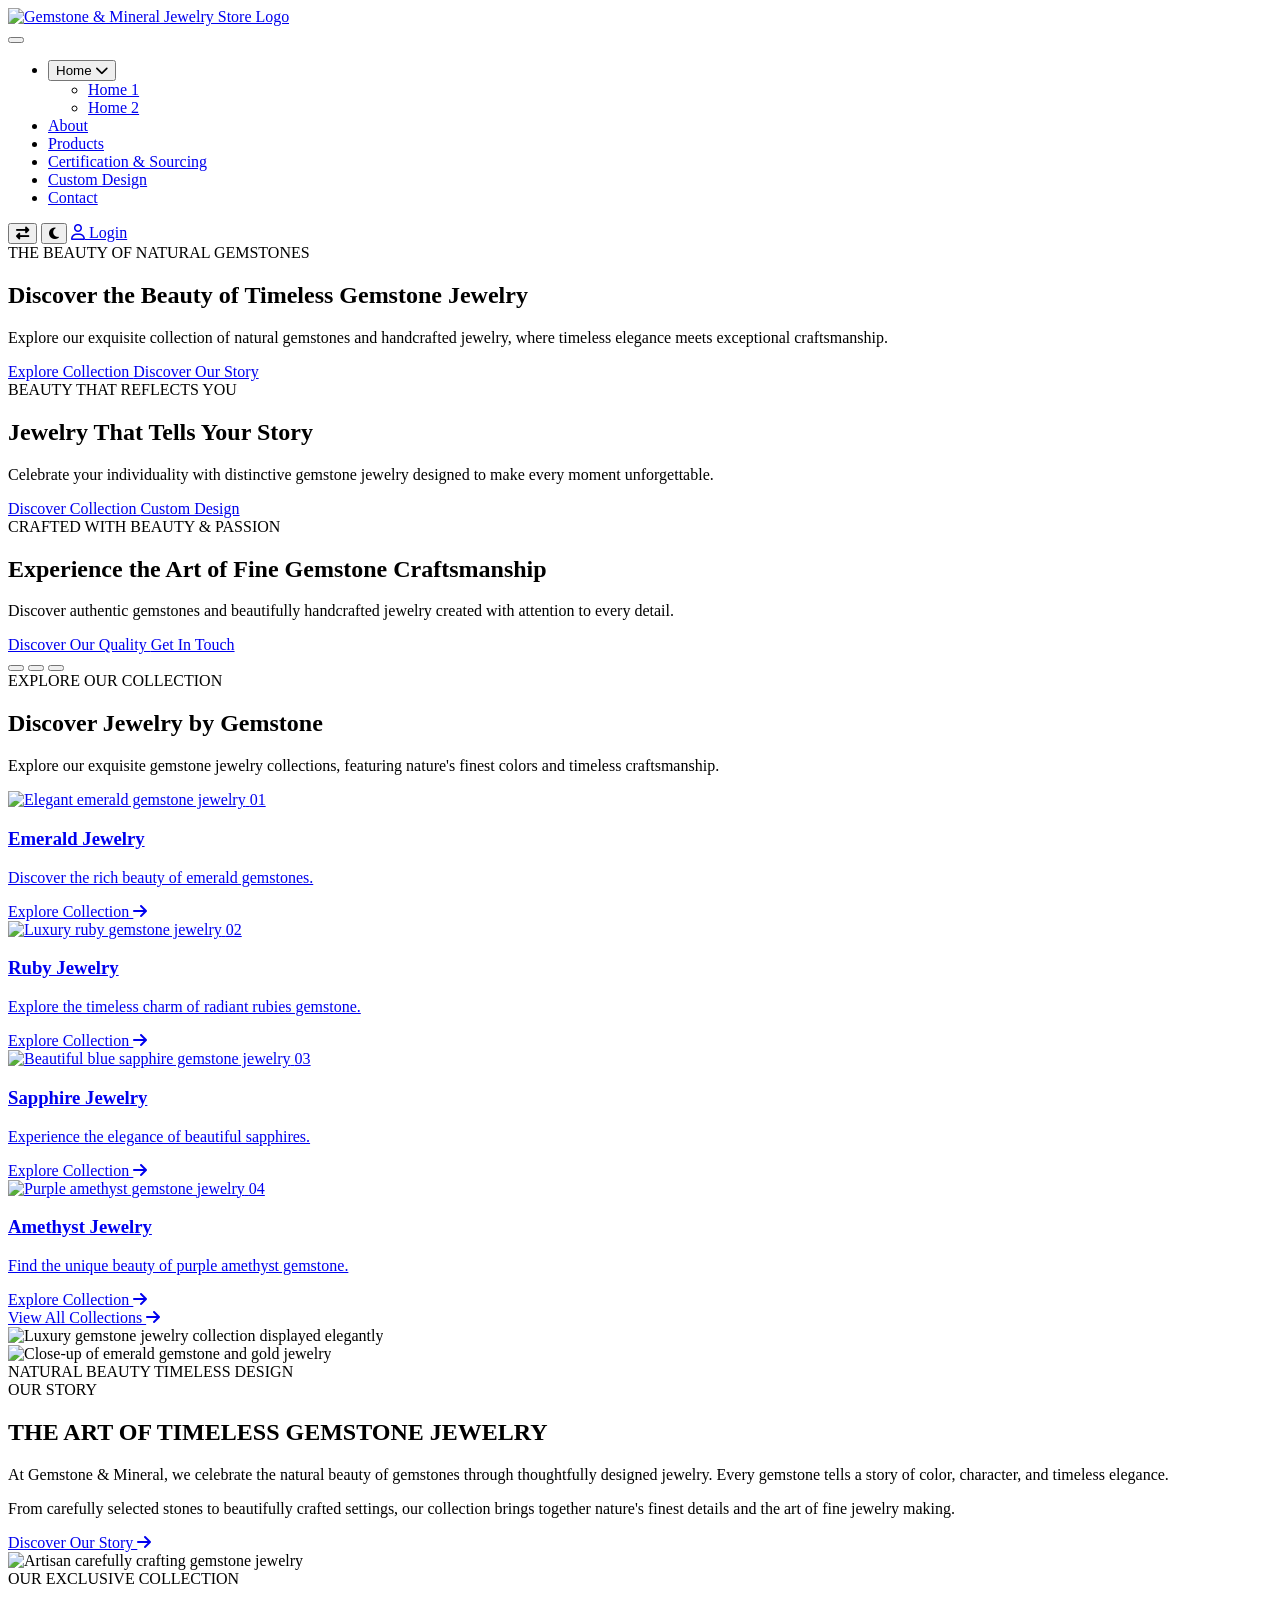
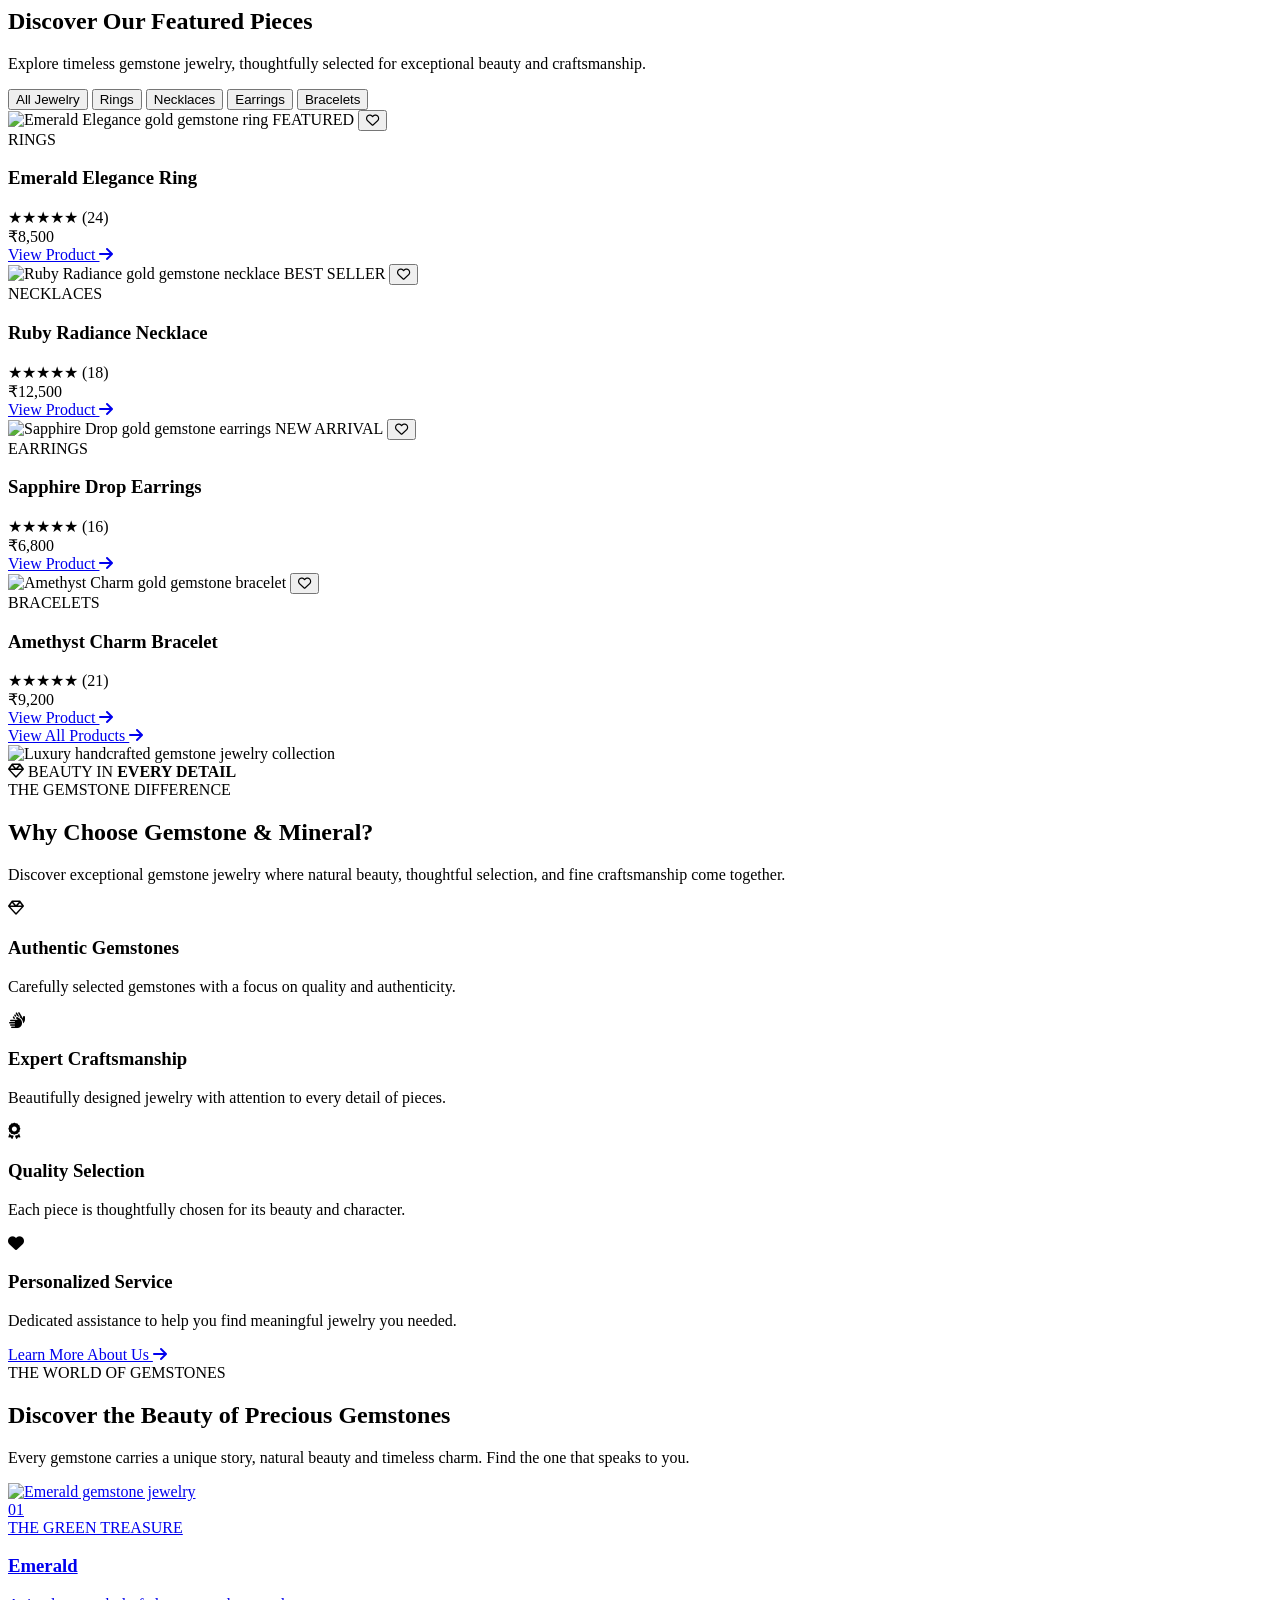
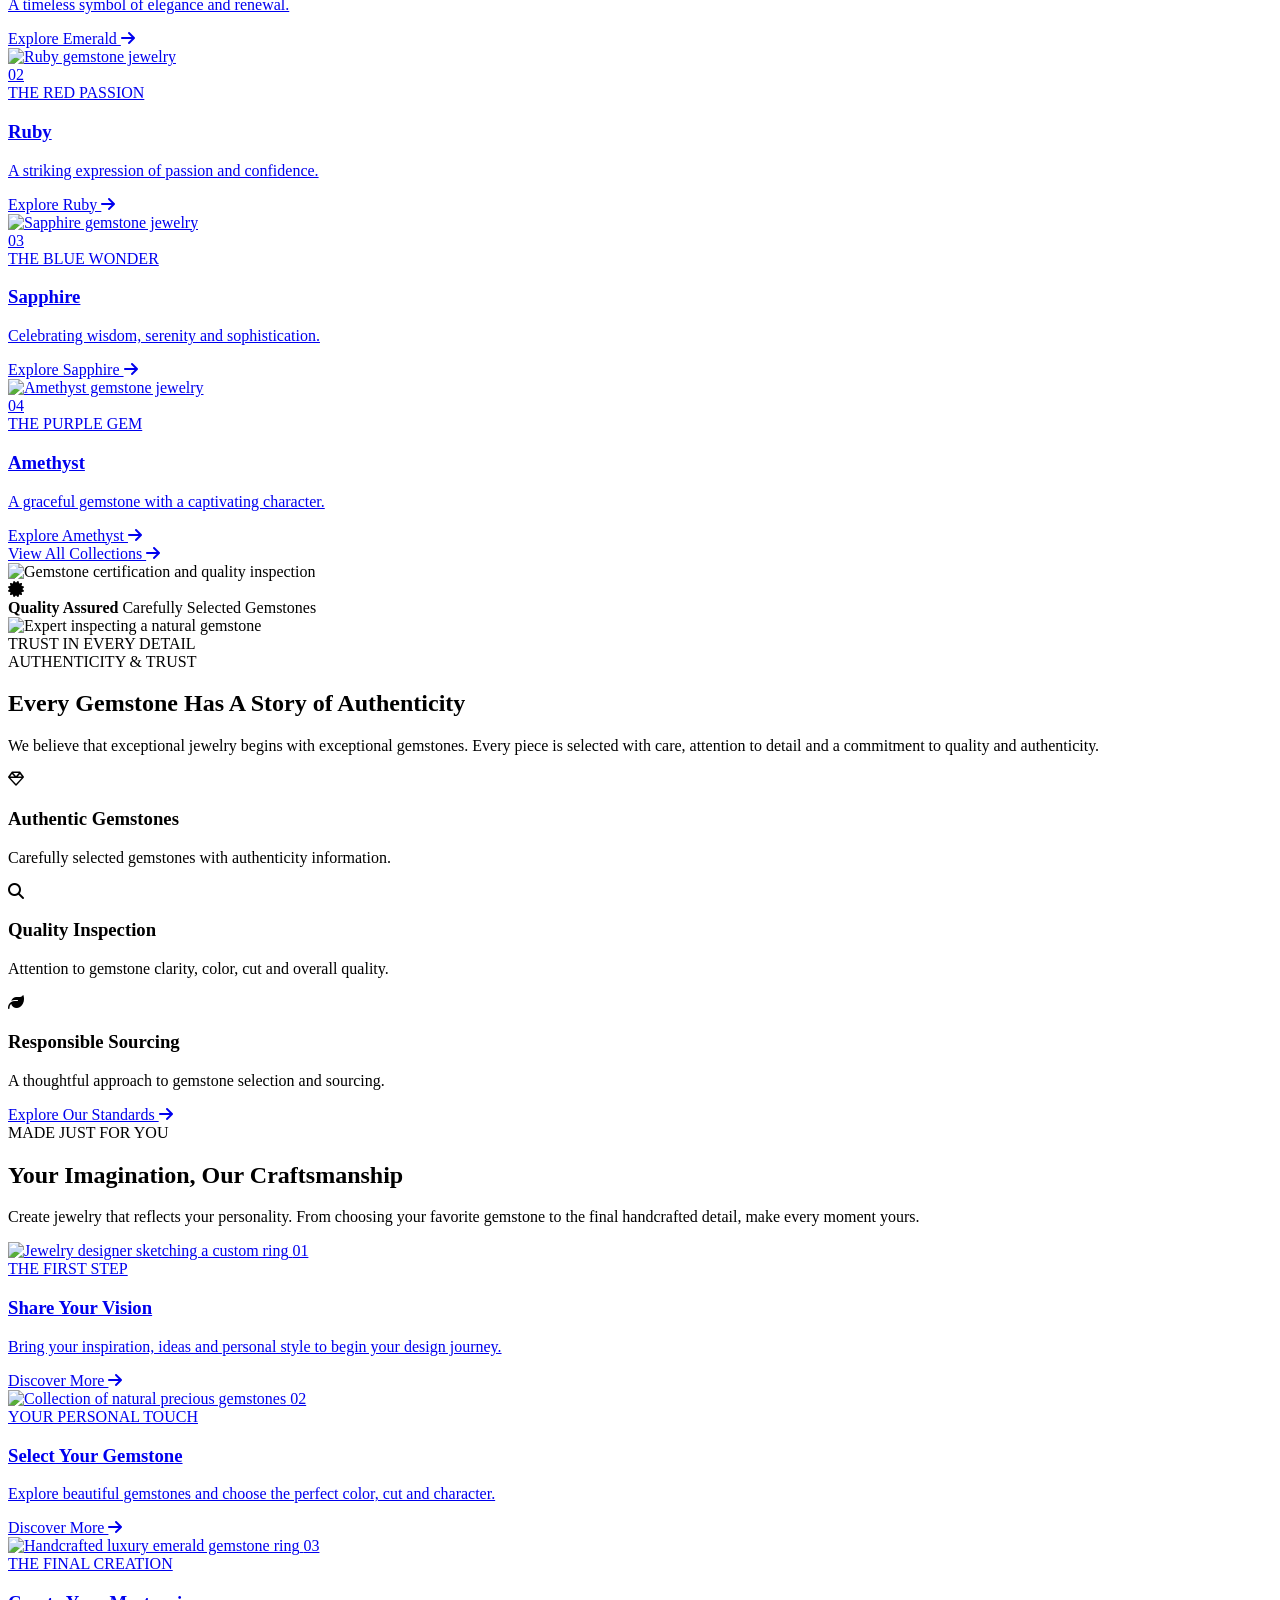
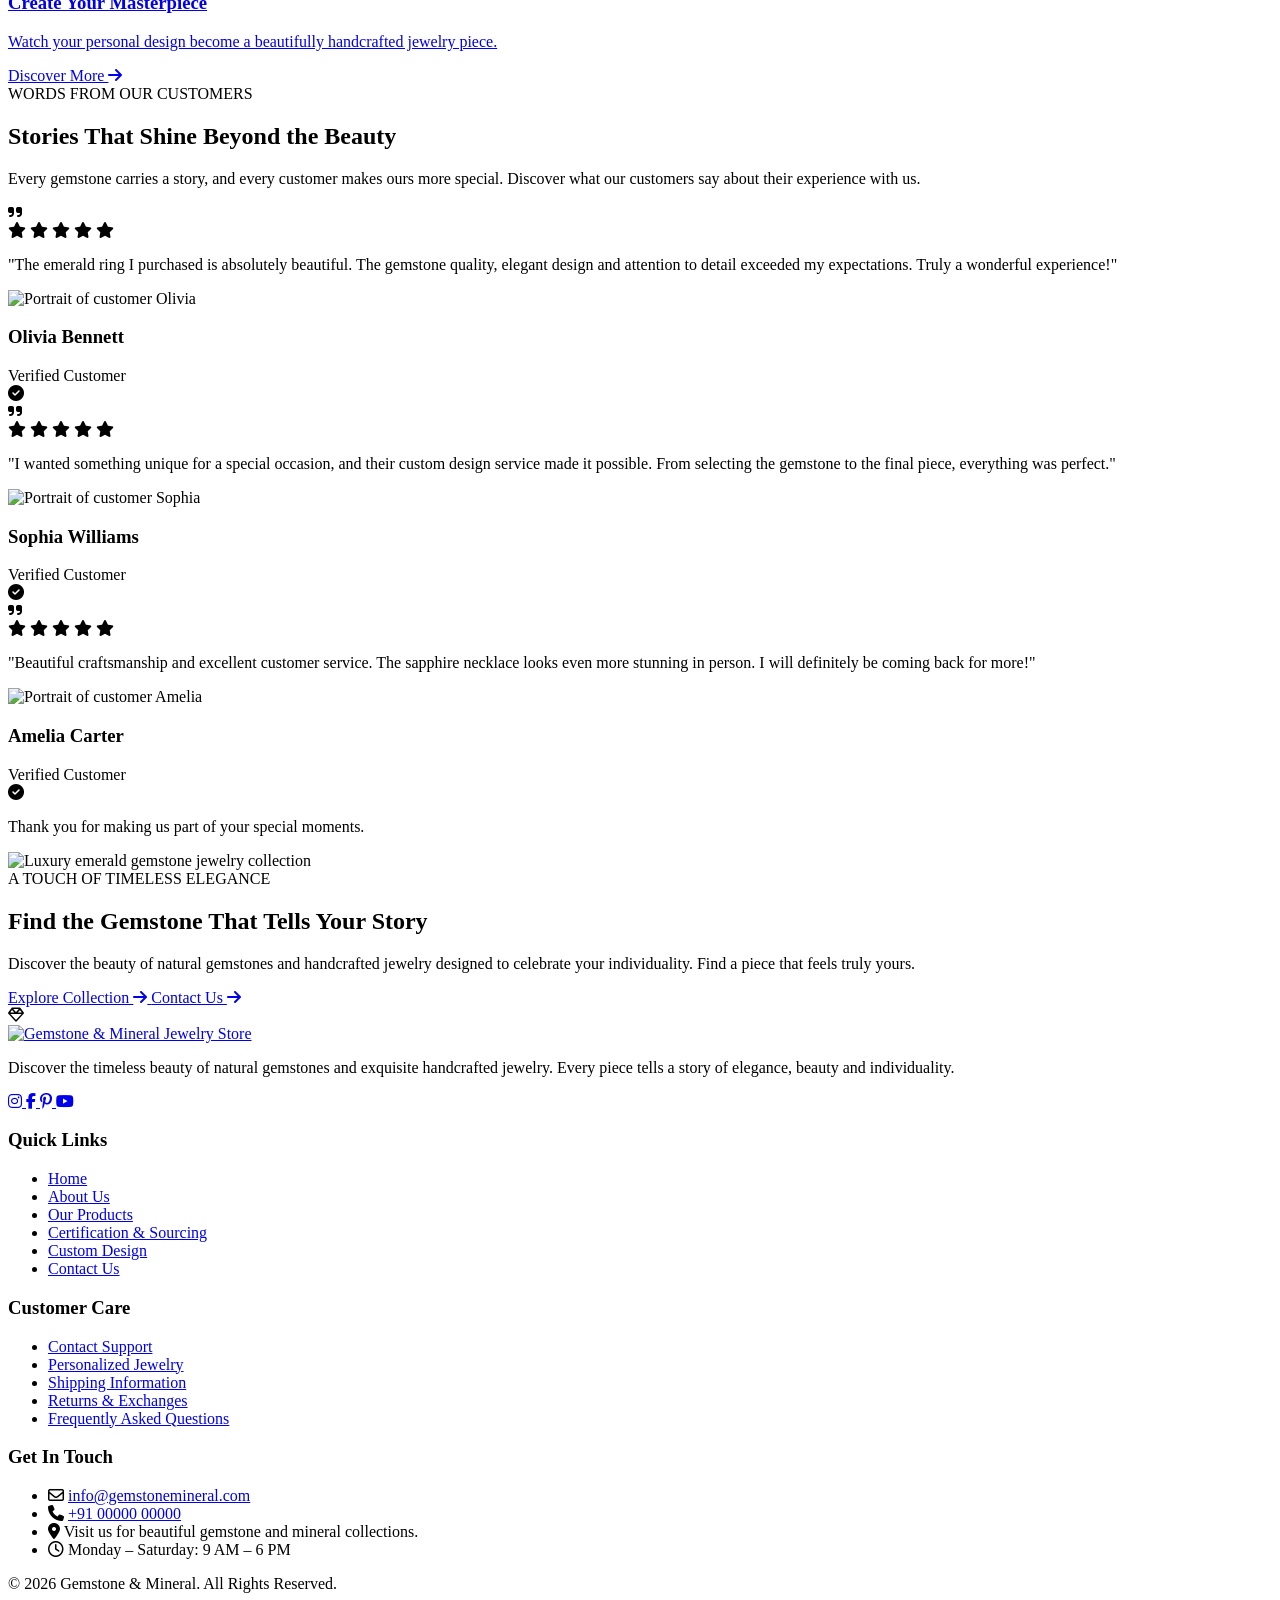
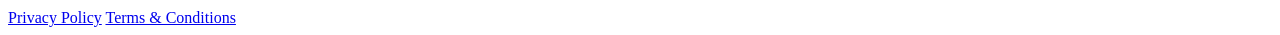
==== index.html @ 47f9c631 "Add files via upload" ====
<!DOCTYPE html>
<html lang="en" dir="ltr">

<head>
    <meta charset="UTF-8">
    <meta name="viewport" content="width=device-width, initial-scale=1.0">

    <title>Gemstone & Mineral | Jewelry Store</title>

    <meta name="description" content="Discover exquisite gemstone and mineral jewelry, handcrafted collections and custom jewelry designs.">

    <!-- GOOGLE FONTS -->
    <link rel="preconnect" href="https://fonts.googleapis.com">
    <link rel="preconnect" href="https://fonts.gstatic.com" crossorigin>

    <link href="https://fonts.googleapis.com/css2?family=Inter:wght@400;500;600;700&display=swap" rel="stylesheet">

    <!-- FONT AWESOME -->
    <link rel="stylesheet"
          href="https://cdnjs.cloudflare.com/ajax/libs/font-awesome/6.5.2/css/all.min.css">

    <!-- MAIN CSS -->
    <link rel="stylesheet" href="css/style.css">

    <!-- RESPONSIVE CSS -->
    <link rel="stylesheet" href="css/responsive.css">

</head>

<body>

    <!-- ==========================================
         GEMSTONE & MINERAL HEADER
    =========================================== -->

    <header class="gm-header" id="gmHeader">

        <div class="gm-header-container">

            <!-- LOGO -->
            <div class="gm-logo">

                <a href="index.html">

                    <img src="images/logo.png"
                         alt="Gemstone & Mineral Jewelry Store Logo">

                </a>

            </div>


            <!-- HAMBURGER MENU BUTTON -->
            <button class="gm-menu-toggle"
                    id="gmMenuToggle"
                    type="button"
                    aria-label="Open navigation menu"
                    aria-controls="gmNavigation"
                    aria-expanded="false">

                <span></span>
                <span></span>
                <span></span>

            </button>


            <!-- NAVIGATION AND HEADER ACTIONS -->
            <nav class="gm-navigation" id="gmNavigation"
                 aria-label="Main navigation">


                <!-- MAIN MENU -->
                <ul class="gm-nav-list">


                    <!-- HOME DROPDOWN -->
                    <li class="gm-nav-item gm-home-dropdown">

                        <button class="gm-nav-link gm-dropdown-toggle active"
                                type="button"
                                aria-expanded="false">

                            <span>Home</span>

                            <i class="fa-solid fa-chevron-down"></i>

                        </button>


                        <ul class="gm-dropdown-menu">

                            <li>
                                <a href="index.html"class="active">Home 1</a>
                            </li>

                            <li>
                                <a href="home-2.html">Home 2</a>
                            </li>

                        </ul>

                    </li>


                    <!-- ABOUT -->
                    <li class="gm-nav-item">

                        <a href="about.html" class="gm-nav-link">
                            About
                        </a>

                    </li>


                    <!-- PRODUCTS -->
                    <li class="gm-nav-item">

                        <a href="products.html" class="gm-nav-link">
                            Products
                        </a>

                    </li>


                    <!-- CERTIFICATION -->
                    <li class="gm-nav-item">

                        <a href="certification.html" class="gm-nav-link">
                            Certification & Sourcing
                        </a>

                    </li>


                    <!-- CUSTOM DESIGN -->
                    <li class="gm-nav-item">

                        <a href="custom-design.html" class="gm-nav-link">
                            Custom Design
                        </a>

                    </li>


                    <!-- CONTACT -->
                    <li class="gm-nav-item">

                        <a href="contact.html" class="gm-nav-link">
                            Contact
                        </a>

                    </li>


                </ul>


                <!-- HEADER RIGHT ACTIONS -->
                <div class="gm-header-actions">


                    <!-- RTL TOGGLE -->
                    <button class="gm-icon-btn"
                            id="gmRtlToggle"
                            type="button"
                            aria-label="Toggle right to left layout"
                            title="Toggle RTL">

                        <i class="fa-solid fa-right-left"></i>

                    </button>


                    <!-- DARK MODE TOGGLE -->
                    <button class="gm-icon-btn"
                            id="gmDarkToggle"
                            type="button"
                            aria-label="Toggle dark mode"
                            title="Toggle dark mode">

                        <i class="fa-solid fa-moon"></i>

                    </button>


                    <!-- LOGIN BUTTON -->
                    <a href="login.html" class="gm-login-btn">

                        <i class="fa-regular fa-user"></i>

                        <span>Login</span>

                    </a>


                </div>


            </nav>


        </div>

    </header>


    <!-- ==========================================
         MAIN CONTENT START
    =========================================== -->

    <main>
        
<!-- =========================================
     HOME 1 - HERO SLIDER
========================================= -->

<section class="gm-hero" id="gmHero">

    <!-- SLIDE 1 -->
    <div class="gm-hero-slide active"
         style="--hero-image: url('../images/hero-slide-1.jpg');">

        <div class="gm-hero-overlay"></div>

        <div class="gm-hero-container">

            <div class="gm-hero-content">

                <span class="gm-hero-subtitle">
                    THE BEAUTY OF NATURAL GEMSTONES
                </span>

                <h1>
                    Discover the Beauty of
                    <span>Timeless Gemstone Jewelry</span>
                </h1>

                <p>
                    Explore our exquisite collection of natural
                    gemstones and handcrafted jewelry, where
                    timeless elegance meets exceptional craftsmanship.
                </p>

                <div class="gm-hero-buttons">

                    <a href="products.html" class="gm-primary-btn">
                        Explore Collection
                    </a>

                    <a href="about.html" class="gm-secondary-btn">
                        Discover Our Story
                    </a>

                </div>

            </div>

        </div>

    </div>


    <!-- SLIDE 2 -->
    <div class="gm-hero-slide"
         style="--hero-image: url('../images/hero-slide-2.jpg');">

        <div class="gm-hero-overlay"></div>

        <div class="gm-hero-container">

            <div class="gm-hero-content">

                <span class="gm-hero-subtitle">
                    BEAUTY THAT REFLECTS YOU
                </span>

                <h1>
                    Jewelry That
                    <span>Tells Your Story</span>
                </h1>

                <p>
                    Celebrate your individuality with distinctive
                    gemstone jewelry designed to make every moment
                    unforgettable.
                </p>

                <div class="gm-hero-buttons">

                    <a href="products.html" class="gm-primary-btn">
                        Discover Collection
                    </a>

                    <a href="custom-design.html" class="gm-secondary-btn">
                        Custom Design
                    </a>

                </div>

            </div>

        </div>

    </div>


    <!-- SLIDE 3 -->
    <div class="gm-hero-slide"
         style="--hero-image: url('../images/hero-slide-3.jpg');">

        <div class="gm-hero-overlay"></div>

        <div class="gm-hero-container">

            <div class="gm-hero-content">

                <span class="gm-hero-subtitle">
                    CRAFTED WITH BEAUTY & PASSION
                </span>

                <h1>
                    Experience the Art of
                    <span>Fine Gemstone Craftsmanship</span>
                </h1>

                <p>
                    Discover authentic gemstones and beautifully
                    handcrafted jewelry created with attention
                    to every detail.
                </p>

                <div class="gm-hero-buttons">

                    <a href="certification.html" class="gm-primary-btn">
                        Discover Our Quality
                    </a>

                    <a href="contact.html" class="gm-secondary-btn">
                        Get In Touch
                    </a>

                </div>

            </div>

        </div>

    </div>


    <!-- SLIDER PAGINATION -->
    <div class="gm-hero-pagination">

        <button class="gm-hero-dot active"
                aria-label="Go to slide 1"
                aria-current="true"
                data-slide="0"></button>

        <button class="gm-hero-dot"
                aria-label="Go to slide 2"
                data-slide="1"></button>

        <button class="gm-hero-dot"
                aria-label="Go to slide 3"
                data-slide="2"></button>

    </div>

</section>

<!-- =========================================
     SECTION 2 - FEATURED GEMSTONE CATEGORIES
========================================= -->

<section class="gm-categories" id="gmCategories">

    <div class="gm-categories-container">

        <!-- SECTION HEADER -->
        <div class="gm-categories-header">

            <span class="gm-categories-subtitle">
                EXPLORE OUR COLLECTION
            </span>

            <h2 class="gm-categories-title">
                Discover Jewelry by
                <span>Gemstone</span>
            </h2>

            <p class="gm-categories-description">
                Explore our exquisite gemstone jewelry collections,
                featuring nature's finest colors and timeless craftsmanship.
            </p>

        </div>


        <!-- CATEGORY CARDS -->
        <div class="gm-categories-grid">

            <!-- EMERALD -->
            <a href="products.html?category=emerald"
               class="gm-category-card">

                <div class="gm-category-image">

                    <img src="images/category-emerald.jpg"
                         alt="Elegant emerald gemstone jewelry">

                    <span class="gm-category-number">01</span>

                </div>

                <div class="gm-category-content">

                    <h3>Emerald Jewelry</h3>

                    <p>
                        Discover the rich beauty of emerald gemstones.
                    </p>

                    <span class="gm-category-link">
                        Explore Collection
                        <i class="fa-solid fa-arrow-right"></i>
                    </span>

                </div>

            </a>


            <!-- RUBY -->
            <a href="products.html?category=ruby"
               class="gm-category-card">

                <div class="gm-category-image">

                    <img src="images/category-ruby.jpg"
                         alt="Luxury ruby gemstone jewelry">

                    <span class="gm-category-number">02</span>

                </div>

                <div class="gm-category-content">

                    <h3>Ruby Jewelry</h3>

                    <p>
                        Explore the timeless charm of radiant rubies gemstone.
                    </p>

                    <span class="gm-category-link">
                        Explore Collection
                        <i class="fa-solid fa-arrow-right"></i>
                    </span>

                </div>

            </a>


            <!-- SAPPHIRE -->
            <a href="products.html?category=sapphire"
               class="gm-category-card">

                <div class="gm-category-image">

                    <img src="images/category-sapphire.jpg"
                         alt="Beautiful blue sapphire gemstone jewelry">

                    <span class="gm-category-number">03</span>

                </div>

                <div class="gm-category-content">

                    <h3>Sapphire Jewelry</h3>

                    <p>
                        Experience the elegance of beautiful sapphires.
                    </p>

                    <span class="gm-category-link">
                        Explore Collection
                        <i class="fa-solid fa-arrow-right"></i>
                    </span>

                </div>

            </a>


            <!-- AMETHYST -->
            <a href="products.html?category=amethyst"
               class="gm-category-card">

                <div class="gm-category-image">

                    <img src="images/category-amethyst.jpg"
                         alt="Purple amethyst gemstone jewelry">

                    <span class="gm-category-number">04</span>

                </div>

                <div class="gm-category-content">

                    <h3>Amethyst Jewelry</h3>

                    <p>
                        Find the unique beauty of purple amethyst gemstone.
                    </p>

                    <span class="gm-category-link">
                        Explore Collection
                        <i class="fa-solid fa-arrow-right"></i>
                    </span>

                </div>

            </a>

        </div>


        <!-- VIEW ALL BUTTON -->
        <div class="gm-categories-footer">

            <a href="products.html" class="gm-primary-btn">
                View All Collections
                <i class="fa-solid fa-arrow-right"></i>
            </a>

        </div>

    </div>

</section>

<!-- =========================================
     SECTION 3 - OUR STORY
========================================= -->

<section class="gm-story" id="gmStory">

    <div class="gm-story-container">

        <div class="gm-story-grid">

            <!-- LEFT: IMAGE COLLAGE -->
            <div class="gm-story-visual">

                <!-- MAIN JEWELRY IMAGE -->
                <div class="gm-story-main-image">
                    <img
                        src="images/story-main.jpg"
                        alt="Luxury gemstone jewelry collection displayed elegantly"
                    >
                </div>

                <!-- TOP OVERLAPPING IMAGE -->
                <div class="gm-story-top-image">
                    <img
                        src="images/story-detail.jpg"
                        alt="Close-up of emerald gemstone and gold jewelry"
                    >
                </div>

                <!-- EXPERIENCE BADGE -->
                <div class="gm-story-badge">

                    <span class="gm-story-badge-title">
                        NATURAL
                    </span>

                    <span class="gm-story-badge-subtitle">
                        BEAUTY
                    </span>

                    <span class="gm-story-badge-small">
                        TIMELESS DESIGN
                    </span>

                </div>

            </div>


            <!-- RIGHT: STORY CONTENT -->
            <div class="gm-story-content">

                <span class="gm-story-eyebrow">
                    OUR STORY
                </span>

                <h2 class="gm-story-title">
                    THE ART OF
                    <span>TIMELESS GEMSTONE JEWELRY</span>
                </h2>

                <p class="gm-story-description">
                    At Gemstone &amp; Mineral, we celebrate the natural
                    beauty of gemstones through thoughtfully designed
                    jewelry. Every gemstone tells a story of color,
                    character, and timeless elegance.
                </p>

                <p class="gm-story-description">
                    From carefully selected stones to beautifully
                    crafted settings, our collection brings together
                    nature's finest details and the art of fine
                    jewelry making.
                </p>

                <!-- STORY BUTTON -->
                <a href="about.html" class="gm-story-button">
                    Discover Our Story
                    <i class="fa-solid fa-arrow-right"></i>
                </a>

                <!-- DECORATIVE LINE -->
                <div class="gm-story-decoration"></div>

            </div>

        </div>


        <!-- BOTTOM RIGHT CRAFTSMANSHIP IMAGE -->
        <div class="gm-story-bottom-image">

            <img
                src="images/story-craftsmanship.jpg"
                alt="Artisan carefully crafting gemstone jewelry"
            >

        </div>

    </div>

</section>

<!-- =========================================
     SECTION 4 - FEATURED PRODUCTS
========================================= -->


<section class="gm-cert-featured" id="gmCertFeatured">

    <div class="gm-cert-featured-container">

        <!-- SECTION HEADER -->
        <div class="gm-cert-featured-header">

            <span class="gm-cert-featured-eyebrow">
                OUR EXCLUSIVE COLLECTION
            </span>

            <h2 class="gm-cert-featured-title">
                Discover Our
                <span>Featured Pieces</span>
            </h2>

            <p class="gm-cert-featured-description">
                Explore timeless gemstone jewelry, thoughtfully selected
                for exceptional beauty and craftsmanship.
            </p>

        </div>


        <!-- PRODUCT CATEGORY FILTERS -->
        <div class="gm-cert-featured-filters">

            <button class="gm-cert-featured-filter active"
                    type="button" data-filter="all">
                All Jewelry
            </button>

            <button class="gm-cert-featured-filter"
                    type="button" data-filter="rings">
                Rings
            </button>

            <button class="gm-cert-featured-filter"
                    type="button" data-filter="necklaces">
                Necklaces
            </button>

            <button class="gm-cert-featured-filter"
                    type="button" data-filter="earrings">
                Earrings
            </button>

            <button class="gm-cert-featured-filter"
                    type="button" data-filter="bracelets">
                Bracelets
            </button>

        </div>


        <!-- PRODUCTS GRID -->
        <div class="gm-cert-featured-grid">

            <!-- PRODUCT 1 - EMERALD RING -->
            <article class="gm-cert-featured-card" data-category="rings">

                <div class="gm-cert-featured-image">

                    <img src="images/product-emerald-ring.jpg"
                         alt="Emerald Elegance gold gemstone ring">

                    <span class="gm-cert-featured-label">FEATURED</span>

                    <button class="gm-cert-featured-wishlist"
                            type="button"
                            aria-label="Add Emerald Elegance Ring to wishlist">
                        <i class="fa-regular fa-heart"></i>
                    </button>

                </div>

                <div class="gm-cert-featured-info">

                    <span class="gm-cert-featured-category">RINGS</span>

                    <h3 class="gm-cert-featured-name">
                        Emerald Elegance Ring
                    </h3>

                    <div class="gm-cert-featured-rating">
                        <span class="gm-cert-featured-stars">★★★★★</span>
                        <span class="gm-cert-featured-reviews">(24)</span>
                    </div>

                    <div class="gm-cert-featured-price">₹8,500</div>

                    <a href="product-details.html?product=emerald-ring"
                       class="gm-cert-featured-view">
                        View Product
                        <i class="fa-solid fa-arrow-right"></i>
                    </a>

                </div>

            </article>


            <!-- PRODUCT 2 - RUBY NECKLACE -->
            <article class="gm-cert-featured-card" data-category="necklaces">

                <div class="gm-cert-featured-image">

                    <img src="images/product-ruby-necklace.jpg"
                         alt="Ruby Radiance gold gemstone necklace">

                    <span class="gm-cert-featured-label">BEST SELLER</span>

                    <button class="gm-cert-featured-wishlist"
                            type="button"
                            aria-label="Add Ruby Radiance Necklace to wishlist">
                        <i class="fa-regular fa-heart"></i>
                    </button>

                </div>

                <div class="gm-cert-featured-info">

                    <span class="gm-cert-featured-category">NECKLACES</span>

                    <h3 class="gm-cert-featured-name">
                        Ruby Radiance Necklace
                    </h3>

                    <div class="gm-cert-featured-rating">
                        <span class="gm-cert-featured-stars">★★★★★</span>
                        <span class="gm-cert-featured-reviews">(18)</span>
                    </div>

                    <div class="gm-cert-featured-price">₹12,500</div>

                    <a href="product-details.html?product=ruby-necklace"
                       class="gm-cert-featured-view">
                        View Product
                        <i class="fa-solid fa-arrow-right"></i>
                    </a>

                </div>

            </article>


            <!-- PRODUCT 3 - SAPPHIRE EARRINGS -->
            <article class="gm-cert-featured-card" data-category="earrings">

                <div class="gm-cert-featured-image">

                    <img src="images/product-sapphire-earrings.jpg"
                         alt="Sapphire Drop gold gemstone earrings">

                    <span class="gm-cert-featured-label">NEW ARRIVAL</span>

                    <button class="gm-cert-featured-wishlist"
                            type="button"
                            aria-label="Add Sapphire Drop Earrings to wishlist">
                        <i class="fa-regular fa-heart"></i>
                    </button>

                </div>

                <div class="gm-cert-featured-info">

                    <span class="gm-cert-featured-category">EARRINGS</span>

                    <h3 class="gm-cert-featured-name">
                        Sapphire Drop Earrings
                    </h3>

                    <div class="gm-cert-featured-rating">
                        <span class="gm-cert-featured-stars">★★★★★</span>
                        <span class="gm-cert-featured-reviews">(16)</span>
                    </div>

                    <div class="gm-cert-featured-price">₹6,800</div>

                    <a href="product-details.html?product=sapphire-earrings"
                       class="gm-cert-featured-view">
                        View Product
                        <i class="fa-solid fa-arrow-right"></i>
                    </a>

                </div>

            </article>


            <!-- PRODUCT 4 - AMETHYST BRACELET -->
            <article class="gm-cert-featured-card" data-category="bracelets">

                <div class="gm-cert-featured-image">

                    <img src="images/product-amethyst-bracelet.jpg"
                         alt="Amethyst Charm gold gemstone bracelet">

                    <button class="gm-cert-featured-wishlist"
                            type="button"
                            aria-label="Add Amethyst Charm Bracelet to wishlist">
                        <i class="fa-regular fa-heart"></i>
                    </button>

                </div>

                <div class="gm-cert-featured-info">

                    <span class="gm-cert-featured-category">BRACELETS</span>

                    <h3 class="gm-cert-featured-name">
                        Amethyst Charm Bracelet
                    </h3>

                    <div class="gm-cert-featured-rating">
                        <span class="gm-cert-featured-stars">★★★★★</span>
                        <span class="gm-cert-featured-reviews">(21)</span>
                    </div>

                    <div class="gm-cert-featured-price">₹9,200</div>

                    <a href="product-details.html?product=amethyst-bracelet"
                       class="gm-cert-featured-view">
                        View Product
                        <i class="fa-solid fa-arrow-right"></i>
                    </a>

                </div>

            </article>

        </div>


        <!-- VIEW ALL PRODUCTS -->
        <div class="gm-cert-featured-footer">

            <a href="products.html" class="gm-cert-featured-all-btn">
                View All Products
                <i class="fa-solid fa-arrow-right"></i>
            </a>

        </div>

    </div>

</section>

<!-- =========================================
     SECTION 5 - WHY CHOOSE US
========================================= -->

<section class="gm-why-choose" id="gmWhyChoose">

    <div class="gm-why-container">

        <div class="gm-why-grid">

            <!-- LEFT: IMAGE AREA -->
            <div class="gm-why-visual">

                <div class="gm-why-main-image">

                    <img
                        src="images/why-choose-jewelry.jpg"
                        alt="Luxury handcrafted gemstone jewelry collection"
                    >

                </div>

                <!-- IMAGE DECORATIVE FRAME -->
                <div class="gm-why-image-frame"></div>

                <!-- GOLD BADGE -->
                <div class="gm-why-badge">

                    <i class="fa-regular fa-gem"></i>

                    <span>BEAUTY IN</span>
                    <strong>EVERY DETAIL</strong>

                </div>

            </div>


            <!-- RIGHT: CONTENT AREA -->
            <div class="gm-why-content">

                <!-- SECTION HEADER -->
                <div class="gm-why-header">

                    <span class="gm-why-eyebrow">
                        THE GEMSTONE DIFFERENCE
                    </span>

                    <h2 class="gm-why-title">
                        Why Choose
                        <span>Gemstone &amp; Mineral?</span>
                    </h2>

                    <p class="gm-why-description">
                        Discover exceptional gemstone jewelry where
                        natural beauty, thoughtful selection, and fine
                        craftsmanship come together.
                    </p>

                </div>


                <!-- FEATURES GRID -->
                <div class="gm-why-features">

                    <!-- FEATURE 1 -->
                    <div class="gm-why-feature">

                        <div class="gm-why-icon">
                            <i class="fa-regular fa-gem"></i>
                        </div>

                        <div class="gm-why-feature-info">

                            <h3>Authentic Gemstones</h3>

                            <p>
                                Carefully selected gemstones with a
                                focus on quality and authenticity.
                            </p>

                        </div>

                    </div>


                    <!-- FEATURE 2 -->
                    <div class="gm-why-feature">

                        <div class="gm-why-icon">
                            <i class="fa-solid fa-hands"></i>
                        </div>

                        <div class="gm-why-feature-info">

                            <h3>Expert Craftsmanship</h3>

                            <p>
                                Beautifully designed jewelry with
                                attention to every detail of pieces.
                            </p>

                        </div>

                    </div>


                    <!-- FEATURE 3 -->
                    <div class="gm-why-feature">

                        <div class="gm-why-icon">
                            <i class="fa-solid fa-award"></i>
                        </div>

                        <div class="gm-why-feature-info">

                            <h3>Quality Selection</h3>

                            <p>
                                Each piece is thoughtfully chosen
                                for its beauty and character.
                            </p>

                        </div>

                    </div>


                    <!-- FEATURE 4 -->
                    <div class="gm-why-feature">

                        <div class="gm-why-icon">
                            <i class="fa-solid fa-heart"></i>
                        </div>

                        <div class="gm-why-feature-info">

                            <h3>Personalized Service</h3>

                            <p>
                                Dedicated assistance to help you
                                find meaningful jewelry you needed.
                            </p>

                        </div>

                    </div>

                </div>


                <!-- CTA LINK -->
                <a href="about.html" class="gm-why-link">
                    Learn More About Us
                    <i class="fa-solid fa-arrow-right"></i>
                </a>

            </div>

        </div>

    </div>

</section>

<section class="gm-collections" id="gmCollections">

    <div class="gm-collections-container">

        <!-- SECTION HEADER -->
        <div class="gm-collections-header">

            <span class="gm-collections-eyebrow">
                THE WORLD OF GEMSTONES
            </span>

            <h2 class="gm-collections-title">
                Discover the Beauty of
                <span>Precious Gemstones</span>
            </h2>

            <p class="gm-collections-description">
                Every gemstone carries a unique story, natural beauty
                and timeless charm. Find the one that speaks to you.
            </p>

        </div>

        <!-- GEMSTONE CARDS -->
        <div class="gm-collections-grid">

            <!-- EMERALD -->
            <a href="products.html?gemstone=emerald"
               class="gm-collection-card gm-emerald">

                <img src="images/collection-emerald.jpg"
                     alt="Emerald gemstone jewelry">

                <div class="gm-collection-shade"></div>

                <div class="gm-collection-top">
                    <span class="gm-collection-index">01</span>
                    
                </div>

                <div class="gm-collection-info">
                    <span class="gm-collection-caption">THE GREEN TREASURE</span>

                    <h3>Emerald</h3>

                    <p>
                        A timeless symbol of elegance and renewal.
                    </p>

                    <span class="gm-collection-link">
                        Explore Emerald
                        <span class="gm-collection-arrow">
                            <i class="fa-solid fa-arrow-right"></i>
                        </span>
                    </span>
                </div>

            </a>

            <!-- RUBY -->
            <a href="products.html?gemstone=ruby"
               class="gm-collection-card gm-ruby">

                <img src="images/collection-ruby.jpg"
                     alt="Ruby gemstone jewelry">

                <div class="gm-collection-shade"></div>

                <div class="gm-collection-top">
                    <span class="gm-collection-index">02</span>
                    
                </div>

                <div class="gm-collection-info">
                    <span class="gm-collection-caption">THE RED PASSION</span>

                    <h3>Ruby</h3>

                    <p>
                        A striking expression of passion and confidence.
                    </p>

                    <span class="gm-collection-link">
                        Explore Ruby
                        <span class="gm-collection-arrow">
                            <i class="fa-solid fa-arrow-right"></i>
                        </span>
                    </span>
                </div>

            </a>

            <!-- SAPPHIRE -->
            <a href="products.html?gemstone=sapphire"
               class="gm-collection-card gm-sapphire">

                <img src="images/collection-sapphire.jpg"
                     alt="Sapphire gemstone jewelry">

                <div class="gm-collection-shade"></div>

                <div class="gm-collection-top">
                    <span class="gm-collection-index">03</span>
                    
                </div>

                <div class="gm-collection-info">
                    <span class="gm-collection-caption">THE BLUE WONDER</span>

                    <h3>Sapphire</h3>

                    <p>
                        Celebrating wisdom, serenity and sophistication.
                    </p>

                    <span class="gm-collection-link">
                        Explore Sapphire
                        <span class="gm-collection-arrow">
                            <i class="fa-solid fa-arrow-right"></i>
                        </span>
                    </span>
                </div>

            </a>

            <!-- AMETHYST -->
            <a href="products.html?gemstone=amethyst"
               class="gm-collection-card gm-amethyst">

                <img src="images/collection-amethyst.jpg"
                     alt="Amethyst gemstone jewelry">

                <div class="gm-collection-shade"></div>

                <div class="gm-collection-top">
                    <span class="gm-collection-index">04</span>
                    
                </div>

                <div class="gm-collection-info">
                    <span class="gm-collection-caption">THE PURPLE GEM</span>

                    <h3>Amethyst</h3>

                    <p>
                        A graceful gemstone with a captivating character.
                    </p>

                    <span class="gm-collection-link">
                        Explore Amethyst
                        <span class="gm-collection-arrow">
                            <i class="fa-solid fa-arrow-right"></i>
                        </span>
                    </span>
                </div>

            </a>

        </div>

        <!-- FOOTER LINK -->
        <div class="gm-collections-footer">
    <a href="products.html" class="gm-primary-btn">
        View All Collections
        <i class="fa-solid fa-arrow-right"></i>
    </a>
</div>

    </div>

</section>

<section class="gm-certification" id="gmCertification">

    <div class="gm-certification-container">

        <div class="gm-certification-grid">

            <!-- LEFT IMAGE AREA -->
            <div class="gm-certification-visual">

                <div class="gm-certification-main-image">
                    <img src="images/certification-gemstone.jpg"
                         alt="Gemstone certification and quality inspection">
                </div>

                <!-- FLOATING CERTIFICATION CARD -->
                <div class="gm-certification-stamp">

                    <div class="gm-certification-stamp-icon">
                        <i class="fa-solid fa-certificate"></i>
                    </div>

                    <div class="gm-certification-stamp-text">
                        <strong>Quality Assured</strong>
                        <span>Carefully Selected Gemstones</span>
                    </div>

                </div>

                <!-- SMALL DETAIL IMAGE -->
                <div class="gm-certification-detail-image">
                    <img src="images/gemstone-inspection.jpg"
                         alt="Expert inspecting a natural gemstone">
                </div>

                <span class="gm-certification-image-caption">
                    TRUST IN EVERY DETAIL
                </span>

            </div>

            <!-- RIGHT CONTENT AREA -->
            <div class="gm-certification-content">

                <span class="gm-certification-eyebrow">
                    AUTHENTICITY & TRUST
                </span>

                <h2 class="gm-certification-title">
                    Every Gemstone Has
                    <span>A Story of Authenticity</span>
                </h2>

                <p class="gm-certification-description">
                    We believe that exceptional jewelry begins with
                    exceptional gemstones. Every piece is selected
                    with care, attention to detail and a commitment
                    to quality and authenticity.
                </p>

                <!-- TRUST FEATURES -->
                <div class="gm-certification-features">

                    <!-- FEATURE 1 -->
                    <div class="gm-certification-feature">

                        <div class="gm-certification-feature-icon">
                            <i class="fa-regular fa-gem"></i>
                        </div>

                        <div class="gm-certification-feature-text">
                            <h3>Authentic Gemstones</h3>
                            <p>
                                Carefully selected gemstones with
                                authenticity information.
                            </p>
                        </div>

                    </div>

                    <!-- FEATURE 2 -->
                    <div class="gm-certification-feature">

                        <div class="gm-certification-feature-icon">
                            <i class="fa-solid fa-magnifying-glass"></i>
                        </div>

                        <div class="gm-certification-feature-text">
                            <h3>Quality Inspection</h3>
                            <p>
                                Attention to gemstone clarity, color,
                                cut and overall quality.
                            </p>
                        </div>

                    </div>

                    <!-- FEATURE 3 -->
                    <div class="gm-certification-feature">

                        <div class="gm-certification-feature-icon">
                            <i class="fa-solid fa-leaf"></i>
                        </div>

                        <div class="gm-certification-feature-text">
                            <h3>Responsible Sourcing</h3>
                            <p>
                                A thoughtful approach to gemstone
                                selection and sourcing.
                            </p>
                        </div>

                    </div>

                </div>

                <!-- BUTTON -->
                <a href="certification.html" class="gm-primary-btn gm-certification-button">
                    Explore Our Standards
                    <i class="fa-solid fa-arrow-right"></i>
                </a>

            </div>

        </div>

    </div>

</section>

<section class="gm-custom-design" id="gmCustomDesign">

    <div class="gm-custom-container">

        <!-- SECTION HEADER -->
        <div class="gm-custom-header">

            <span class="gm-custom-eyebrow">
                MADE JUST FOR YOU
            </span>

            <h2 class="gm-custom-title">
                Your Imagination,
                <span>Our Craftsmanship</span>
            </h2>

            <p class="gm-custom-description">
                Create jewelry that reflects your personality.
                From choosing your favorite gemstone to the final
                handcrafted detail, make every moment yours.
            </p>

        </div>

        <!-- DESIGN JOURNEY CARDS -->
        <div class="gm-custom-journey">

            <!-- STEP 01 -->
            <a href="custom-design.html"
               class="gm-custom-card gm-custom-card-one">

                <div class="gm-custom-image">
                    <img src="images/custom-share-vision.jpg"
                         alt="Jewelry designer sketching a custom ring">

                    <span class="gm-custom-image-number">01</span>
                </div>

                <div class="gm-custom-card-content">

                    <span class="gm-custom-step">
                        THE FIRST STEP
                    </span>

                    <h3>Share Your Vision</h3>

                    <p>
                        Bring your inspiration, ideas and personal
                        style to begin your design journey.
                    </p>

                    <span class="gm-custom-card-link">
                        Discover More
                        <i class="fa-solid fa-arrow-right"></i>
                    </span>

                </div>

            </a>

            <!-- STEP 02 -->
            <a href="custom-design.html"
               class="gm-custom-card gm-custom-card-two">

                <div class="gm-custom-image">
                    <img src="images/custom-select-gemstone.jpg"
                         alt="Collection of natural precious gemstones">

                    <span class="gm-custom-image-number">02</span>
                </div>

                <div class="gm-custom-card-content">

                    <span class="gm-custom-step">
                        YOUR PERSONAL TOUCH
                    </span>

                    <h3>Select Your Gemstone</h3>

                    <p>
                        Explore beautiful gemstones and choose
                        the perfect color, cut and character.
                    </p>

                    <span class="gm-custom-card-link">
                        Discover More
                        <i class="fa-solid fa-arrow-right"></i>
                    </span>

                </div>

            </a>

            <!-- STEP 03 -->
            <a href="custom-design.html"
               class="gm-custom-card gm-custom-card-three">

                <div class="gm-custom-image">
                    <img src="images/custom-masterpiece.jpg"
                         alt="Handcrafted luxury emerald gemstone ring">

                    <span class="gm-custom-image-number">03</span>
                </div>

                <div class="gm-custom-card-content">

                    <span class="gm-custom-step">
                        THE FINAL CREATION
                    </span>

                    <h3>Create Your Masterpiece</h3>

                    <p>
                        Watch your personal design become a
                        beautifully handcrafted jewelry piece.
                    </p>

                    <span class="gm-custom-card-link">
                        Discover More
                        <i class="fa-solid fa-arrow-right"></i>
                    </span>

                </div>

            </a>

        </div>

        

    </div>

</section>

<!-- ================= CUSTOMER TESTIMONIALS ================= -->
<section class="gm-testimonials" id="gmTestimonials">

    <div class="gm-testimonials-container">

        <!-- SECTION HEADER -->
        <div class="gm-testimonials-header">

            <span class="gm-testimonials-eyebrow">
                WORDS FROM OUR CUSTOMERS
            </span>

            <h2 class="gm-testimonials-title">
                Stories That Shine
                <span>Beyond the Beauty</span>
            </h2>

            <p class="gm-testimonials-description">
                Every gemstone carries a story, and every customer
                makes ours more special. Discover what our customers
                say about their experience with us.
            </p>

        </div>


        <!-- TESTIMONIAL CARDS -->
        <div class="gm-testimonials-grid">

            <!-- TESTIMONIAL 1 -->
            <div class="gm-testimonial-card">

                <div class="gm-testimonial-top">

                    <div class="gm-testimonial-quote">
                        <i class="fa-solid fa-quote-right"></i>
                    </div>

                    <div class="gm-testimonial-stars">
                        <i class="fa-solid fa-star"></i>
                        <i class="fa-solid fa-star"></i>
                        <i class="fa-solid fa-star"></i>
                        <i class="fa-solid fa-star"></i>
                        <i class="fa-solid fa-star"></i>
                    </div>

                </div>

                <p class="gm-testimonial-review">
                    "The emerald ring I purchased is absolutely
                    beautiful. The gemstone quality, elegant design
                    and attention to detail exceeded my expectations.
                    Truly a wonderful experience!"
                </p>

                <div class="gm-testimonial-divider"></div>

                <div class="gm-testimonial-customer">

                    <div class="gm-testimonial-avatar">
                        <img src="images/customer-review-1.jpg"
                             alt="Portrait of customer Olivia">
                    </div>

                    <div class="gm-testimonial-customer-info">
                        <h3>Olivia Bennett</h3>
                        <span>Verified Customer</span>
                    </div>

                    <div class="gm-testimonial-verified">
                        <i class="fa-solid fa-circle-check"></i>
                    </div>

                </div>

            </div>


            <!-- TESTIMONIAL 2 -->
            <div class="gm-testimonial-card gm-testimonial-featured">

                <div class="gm-testimonial-top">

                    <div class="gm-testimonial-quote">
                        <i class="fa-solid fa-quote-right"></i>
                    </div>

                    <div class="gm-testimonial-stars">
                        <i class="fa-solid fa-star"></i>
                        <i class="fa-solid fa-star"></i>
                        <i class="fa-solid fa-star"></i>
                        <i class="fa-solid fa-star"></i>
                        <i class="fa-solid fa-star"></i>
                    </div>

                </div>

                <p class="gm-testimonial-review">
                    "I wanted something unique for a special occasion,
                    and their custom design service made it possible.
                    From selecting the gemstone to the final piece,
                    everything was perfect."
                </p>

                <div class="gm-testimonial-divider"></div>

                <div class="gm-testimonial-customer">

                    <div class="gm-testimonial-avatar">
                        <img src="images/customer-review-2.jpg"
                             alt="Portrait of customer Sophia">
                    </div>

                    <div class="gm-testimonial-customer-info">
                        <h3>Sophia Williams</h3>
                        <span>Verified Customer</span>
                    </div>

                    <div class="gm-testimonial-verified">
                        <i class="fa-solid fa-circle-check"></i>
                    </div>

                </div>

            </div>


            <!-- TESTIMONIAL 3 -->
            <div class="gm-testimonial-card">

                <div class="gm-testimonial-top">

                    <div class="gm-testimonial-quote">
                        <i class="fa-solid fa-quote-right"></i>
                    </div>

                    <div class="gm-testimonial-stars">
                        <i class="fa-solid fa-star"></i>
                        <i class="fa-solid fa-star"></i>
                        <i class="fa-solid fa-star"></i>
                        <i class="fa-solid fa-star"></i>
                        <i class="fa-solid fa-star"></i>
                    </div>

                </div>

                <p class="gm-testimonial-review">
                    "Beautiful craftsmanship and excellent customer
                    service. The sapphire necklace looks even more
                    stunning in person. I will definitely be coming
                    back for more!"
                </p>

                <div class="gm-testimonial-divider"></div>

                <div class="gm-testimonial-customer">

                    <div class="gm-testimonial-avatar">
                        <img src="images/customer-review-3.jpg"
                             alt="Portrait of customer Amelia">
                    </div>

                    <div class="gm-testimonial-customer-info">
                        <h3>Amelia Carter</h3>
                        <span>Verified Customer</span>
                    </div>

                    <div class="gm-testimonial-verified">
                        <i class="fa-solid fa-circle-check"></i>
                    </div>

                </div>

            </div>

        </div>


        <!-- TESTIMONIAL FOOTER -->
        <div class="gm-testimonials-footer">

            <span class="gm-testimonials-footer-line"></span>

            <p>
                Thank you for making us part of your special moments.
            </p>

            <span class="gm-testimonials-footer-line"></span>

        </div>

    </div>

</section>
<!-- =============== END CUSTOMER TESTIMONIALS =============== -->

<!-- ================= PREMIUM CTA BANNER ================= -->
<section class="gm-cta-banner" id="gmCtaBanner">

    <!-- BACKGROUND IMAGE -->
    <div class="gm-cta-background">
        <img src="images/cta-gemstone-jewelry.jpg"
             alt="Luxury emerald gemstone jewelry collection">
    </div>

    <!-- DARK OVERLAY -->
    <div class="gm-cta-overlay"></div>

    <!-- DECORATIVE ELEMENTS -->
    <div class="gm-cta-decoration gm-cta-decoration-left"></div>
    <div class="gm-cta-decoration gm-cta-decoration-right"></div>

    <!-- CONTENT -->
    <div class="gm-cta-container">

        <div class="gm-cta-content">

            <span class="gm-cta-eyebrow">
                A TOUCH OF TIMELESS ELEGANCE
            </span>

            <span class="gm-cta-small-line"></span>

            <h2 class="gm-cta-title">
                Find the Gemstone
                <span>That Tells Your Story</span>
            </h2>

            <p class="gm-cta-description">
                Discover the beauty of natural gemstones and
                handcrafted jewelry designed to celebrate your
                individuality. Find a piece that feels truly yours.
            </p>

            <!-- CTA BUTTONS -->
            <div class="gm-cta-buttons">

                <a href="products.html" class="gm-cta-primary-btn">
                    Explore Collection
                    <i class="fa-solid fa-arrow-right"></i>
                </a>

                <a href="contact.html" class="gm-cta-secondary-btn">
                    Contact Us
                    <i class="fa-solid fa-arrow-right"></i>
                </a>

            </div>

        </div>

        <!-- DECORATIVE GEMSTONE ICON -->
        <div class="gm-cta-gem-icon">
            <i class="fa-regular fa-gem"></i>
        </div>

    </div>

</section>
<!-- =============== END PREMIUM CTA BANNER =============== -->


    </main>


    <!-- ==========================================
         FOOTER START
    =========================================== -->

    
<!-- ==========================================
     GEMSTONE & MINERAL FOOTER
=========================================== -->

<footer class="gm-footer">

    <div class="gm-footer-container">

        <!-- FOOTER MAIN CONTENT -->
        <div class="gm-footer-main">

            <!-- BRAND COLUMN -->
            <div class="gm-footer-brand">

                <a href="index.html" class="gm-footer-logo">
                    <img src="images/logo.png"
                         alt="Gemstone & Mineral Jewelry Store">
                </a>

                <p class="gm-footer-description">
                    Discover the timeless beauty of natural gemstones
                    and exquisite handcrafted jewelry. Every piece
                    tells a story of elegance, beauty and individuality.
                </p>

                <!-- SOCIAL ICONS -->
                <div class="gm-footer-social">

                    <a href="#" aria-label="Instagram">
                        <i class="fa-brands fa-instagram"></i>
                    </a>

                    <a href="#" aria-label="Facebook">
                        <i class="fa-brands fa-facebook-f"></i>
                    </a>

                    <a href="#" aria-label="Pinterest">
                        <i class="fa-brands fa-pinterest-p"></i>
                    </a>

                    <a href="#" aria-label="YouTube">
                        <i class="fa-brands fa-youtube"></i>
                    </a>

                </div>

            </div>


            <!-- QUICK LINKS -->
            <div class="gm-footer-column">

                <h3 class="gm-footer-title">Quick Links</h3>

                <ul class="gm-footer-links">

                    <li><a href="index.html">Home</a></li>

                    <li><a href="about.html">About Us</a></li>

                    <li><a href="products.html">Our Products</a></li>

                    <li><a href="certification.html">
                        Certification & Sourcing
                    </a></li>

                    <li><a href="custom-design.html">
                        Custom Design
                    </a></li>

                    <li><a href="contact.html">Contact Us</a></li>

                </ul>

            </div>


            <!-- CUSTOMER SERVICES -->
            <div class="gm-footer-column">

                <h3 class="gm-footer-title">Customer Care</h3>

                <ul class="gm-footer-links">

                    <li><a href="contact.html">Contact Support</a></li>

                    <li><a href="custom-design.html">
                        Personalized Jewelry
                    </a></li>

                    <li><a href="shipping.html">Shipping Information</a></li>

                    <li><a href="returns.html">Returns & Exchanges</a></li>

                    <li><a href="faq.html">Frequently Asked Questions</a></li>

                </ul>

            </div>


            <!-- CONTACT INFORMATION -->
            <div class="gm-footer-column gm-footer-contact">

                <h3 class="gm-footer-title">Get In Touch</h3>

                <ul class="gm-footer-contact-list">

                    <li>
                        <i class="fa-regular fa-envelope"></i>
                        <a href="mailto:info@gemstonemineral.com">
                            info@gemstonemineral.com
                        </a>
                    </li>

                    <li>
                        <i class="fa-solid fa-phone"></i>
                        <a href="tel:+910000000000">
                            +91 00000 00000
                        </a>
                    </li>

                    <li>
                        <i class="fa-solid fa-location-dot"></i>
                        <span>
                            Visit us for beautiful gemstone
                            and mineral collections.
                        </span>
                    </li>

                    <li>
                        <i class="fa-regular fa-clock"></i>
                        <span>Monday – Saturday: 9 AM – 6 PM</span>
                    </li>

                </ul>

            </div>

        </div>


        <!-- FOOTER DIVIDER -->
        <div class="gm-footer-divider"></div>


        <!-- FOOTER BOTTOM -->
        <div class="gm-footer-bottom">

            <p class="gm-footer-copyright">
                © 2026 Gemstone & Mineral. All Rights Reserved.
            </p>

            <div class="gm-footer-legal">

                <a href="privacy-policy.html">Privacy Policy</a>

                <a href="terms.html">Terms & Conditions</a>

            </div>

        </div>

    </div>

</footer>

<!-- END GEMSTONE & MINERAL FOOTER -->



    <!-- JAVASCRIPT -->
    <script src="js/script.js"></script>

</body>

</html>
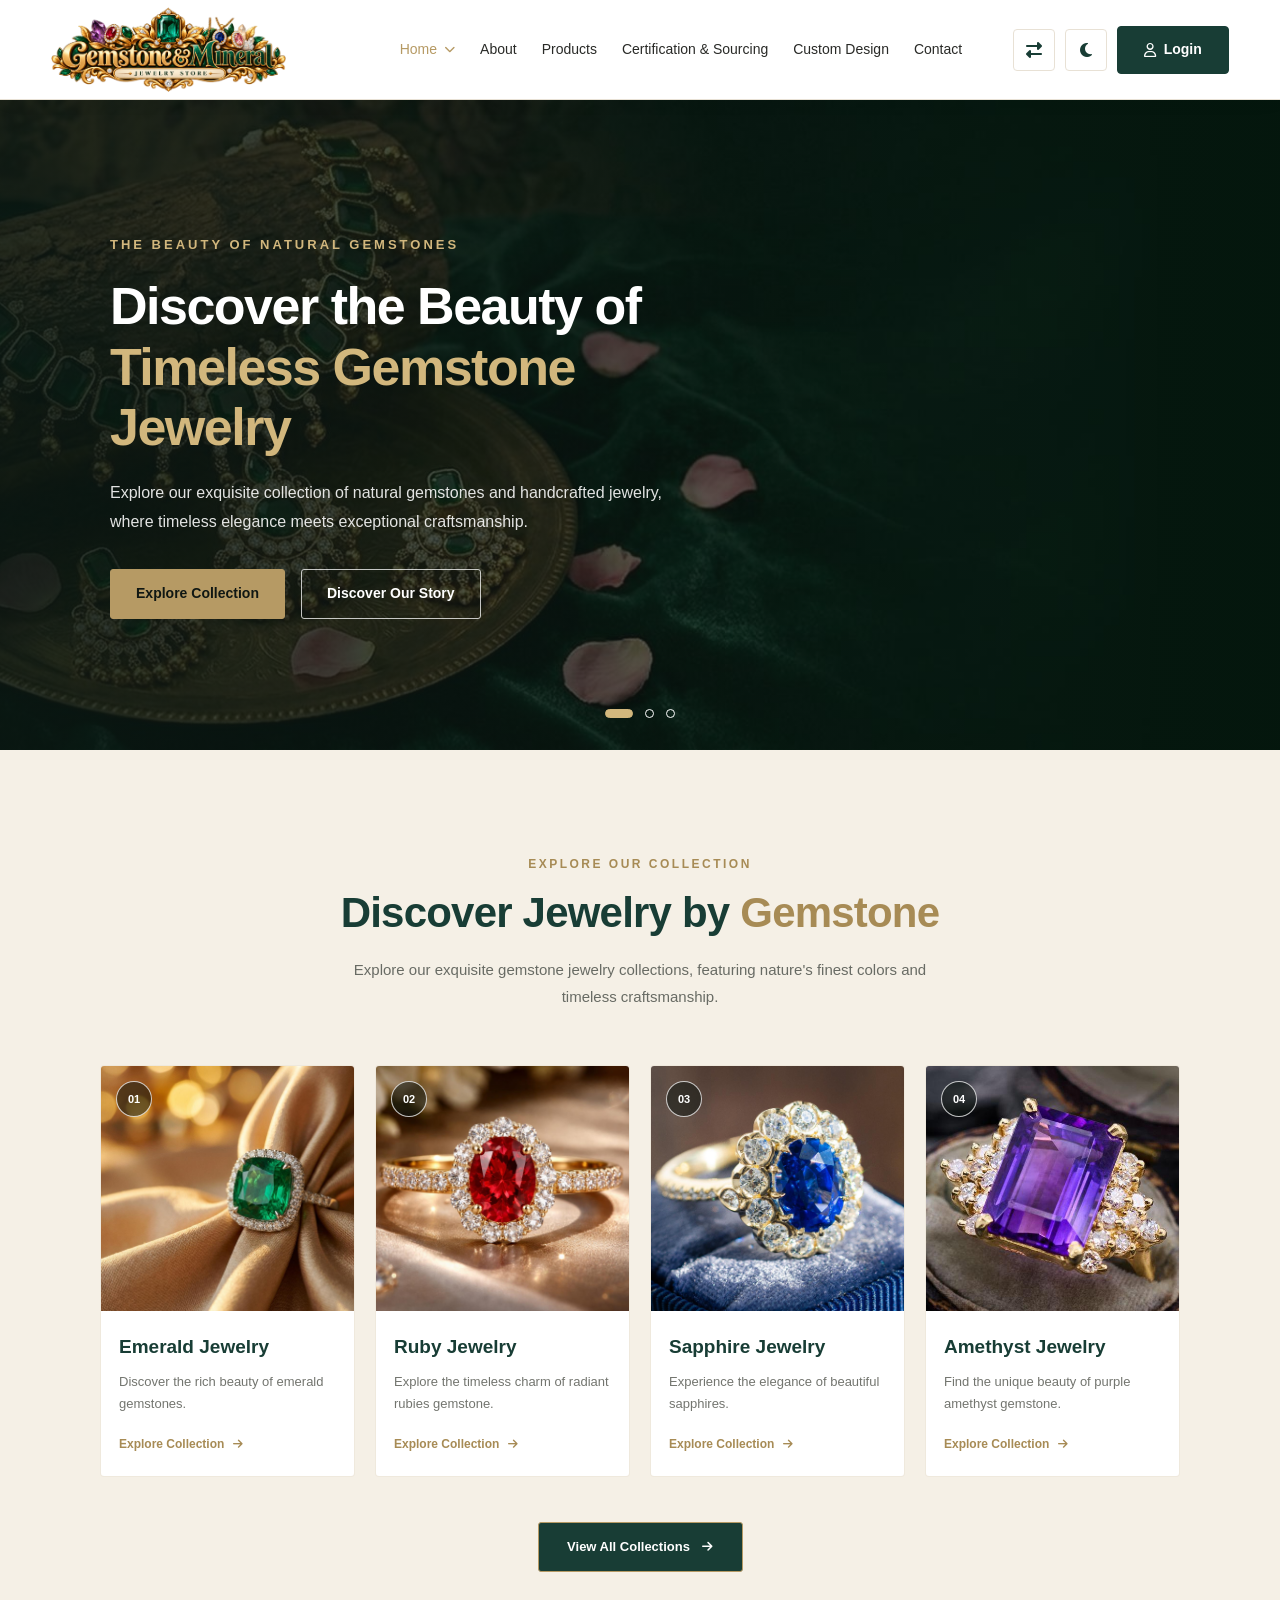
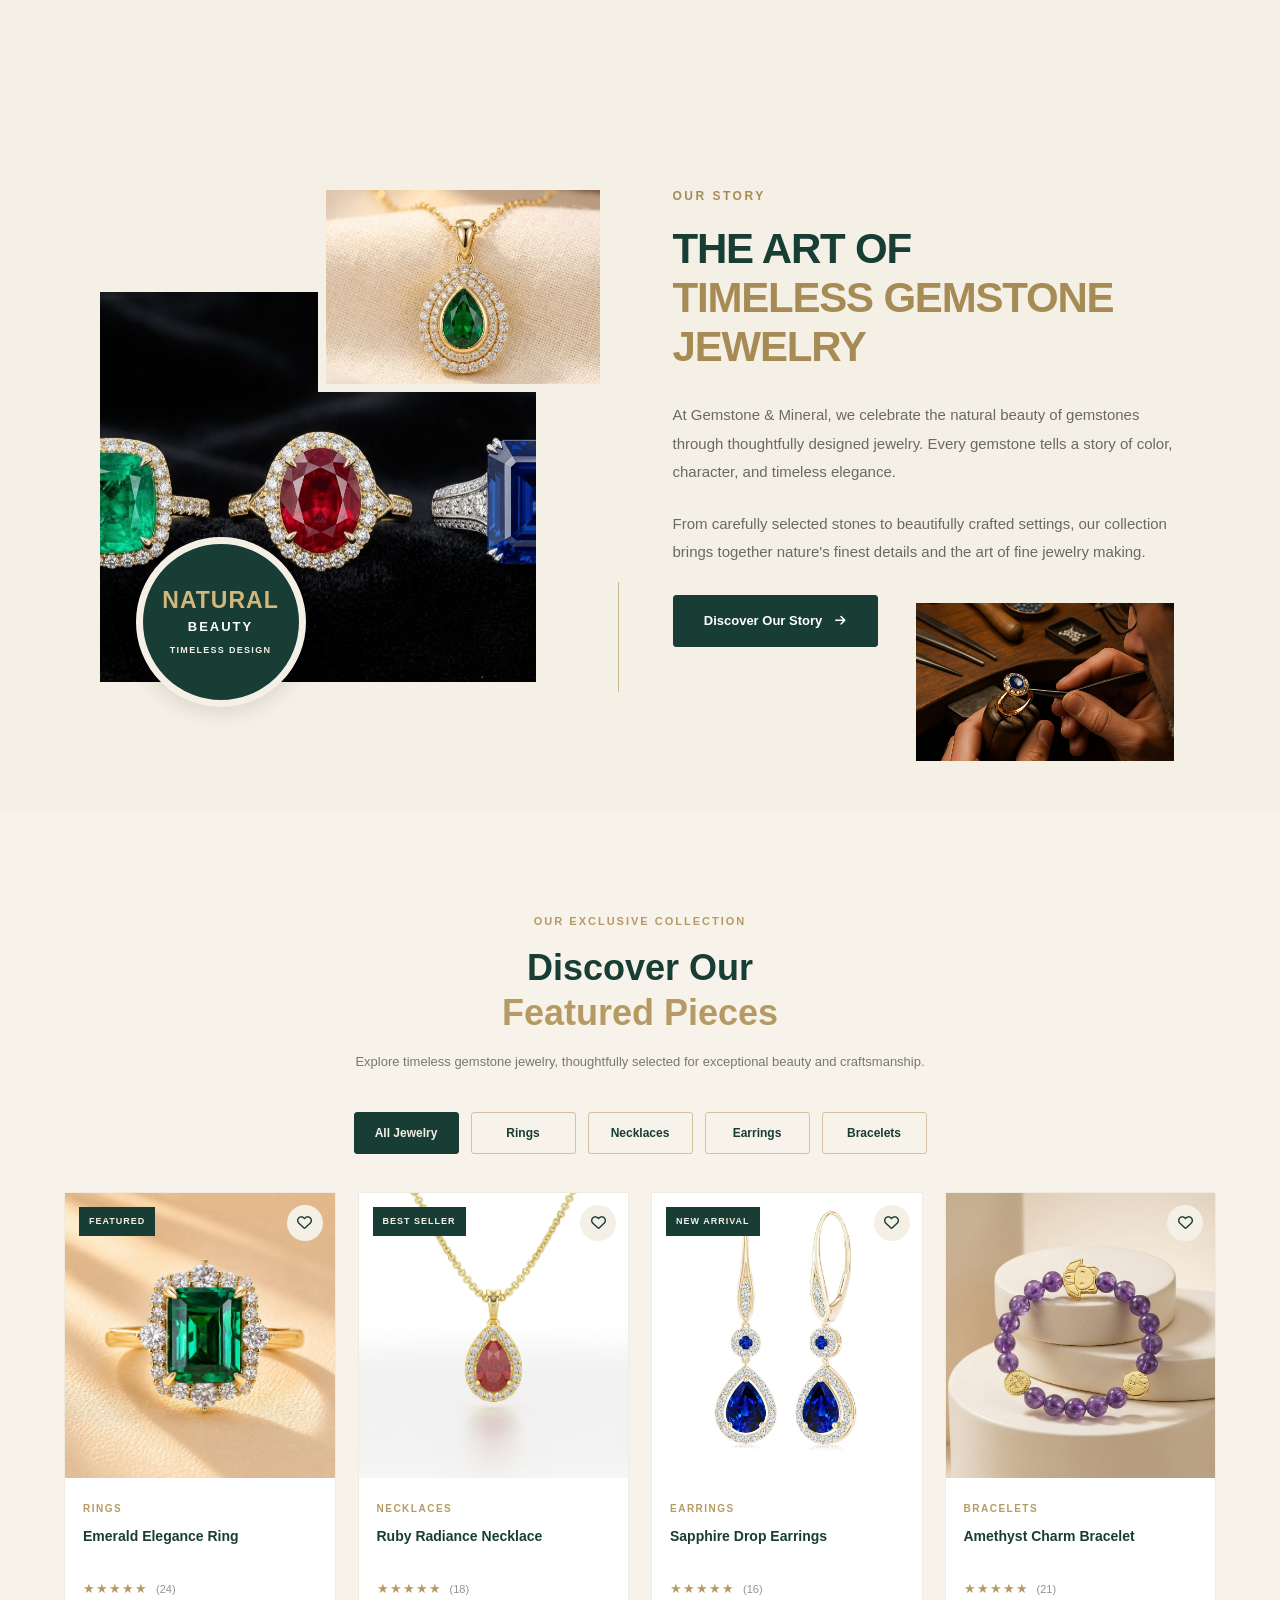
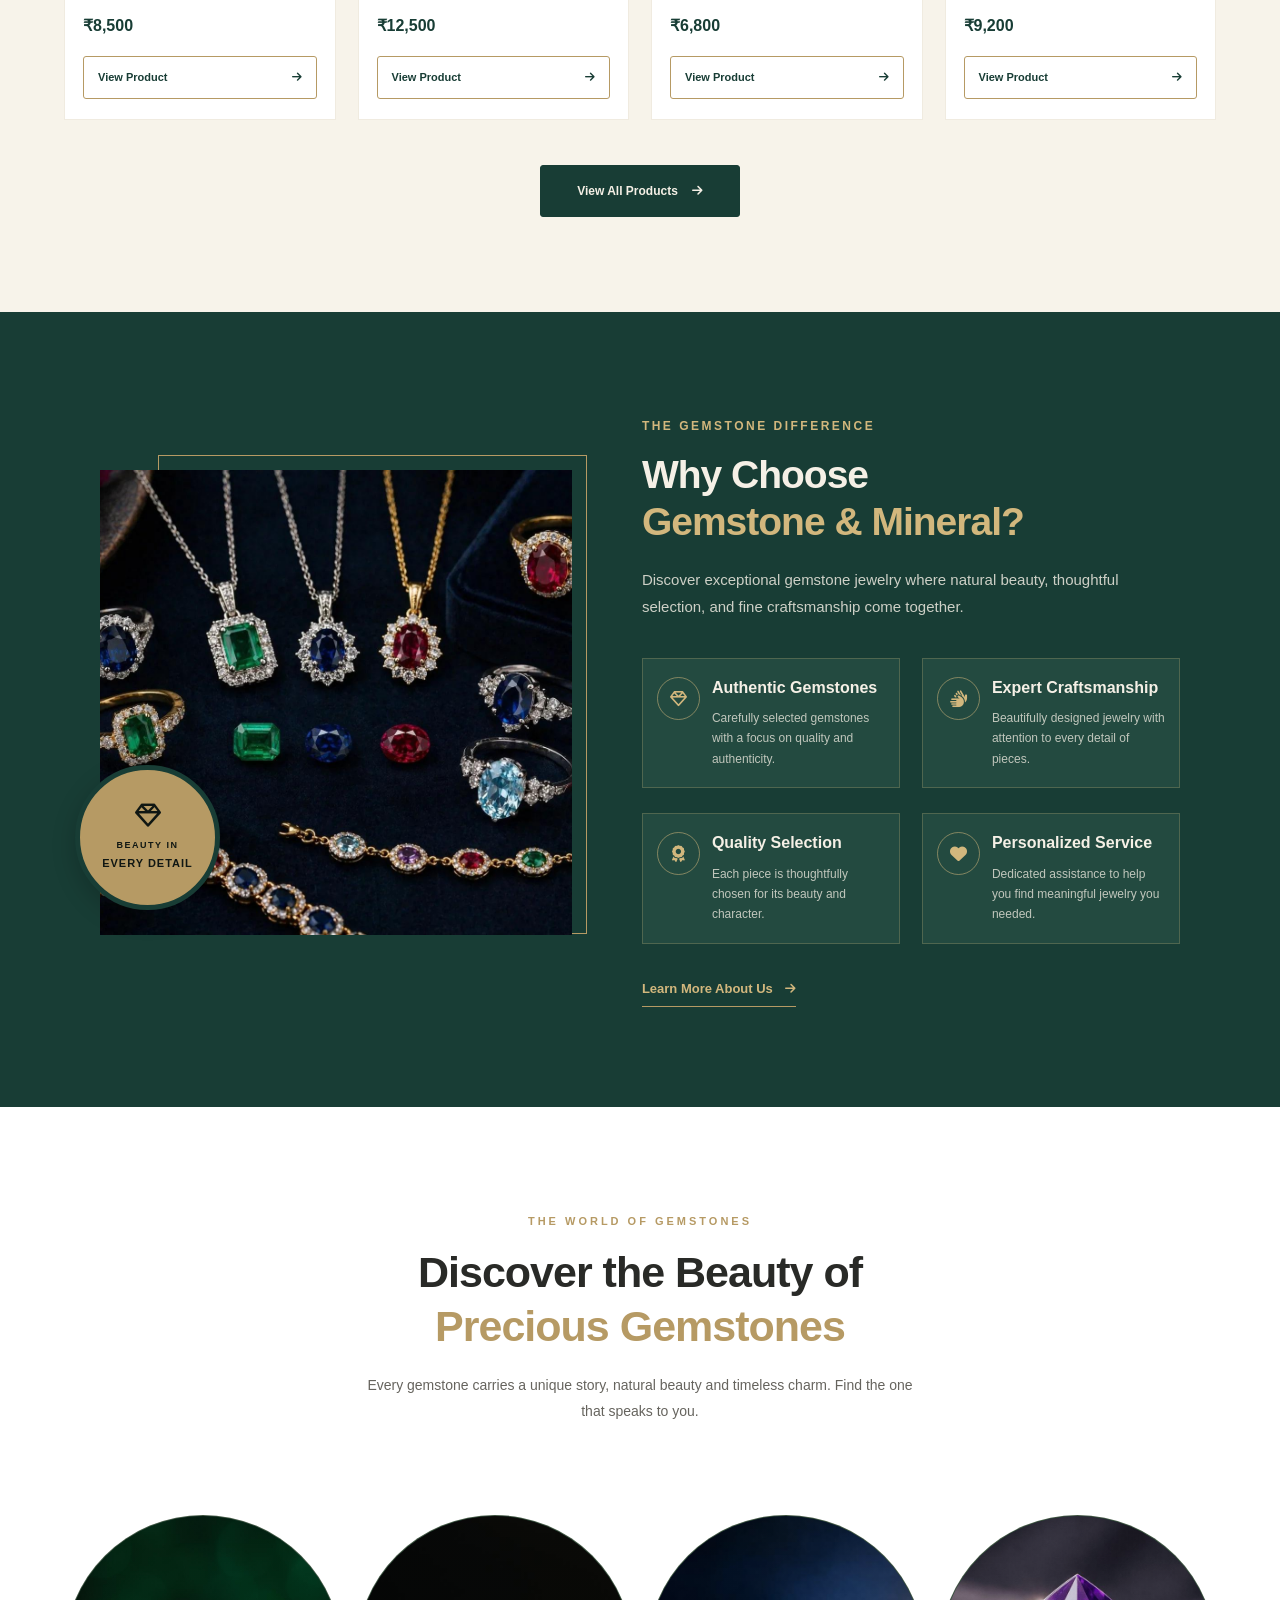
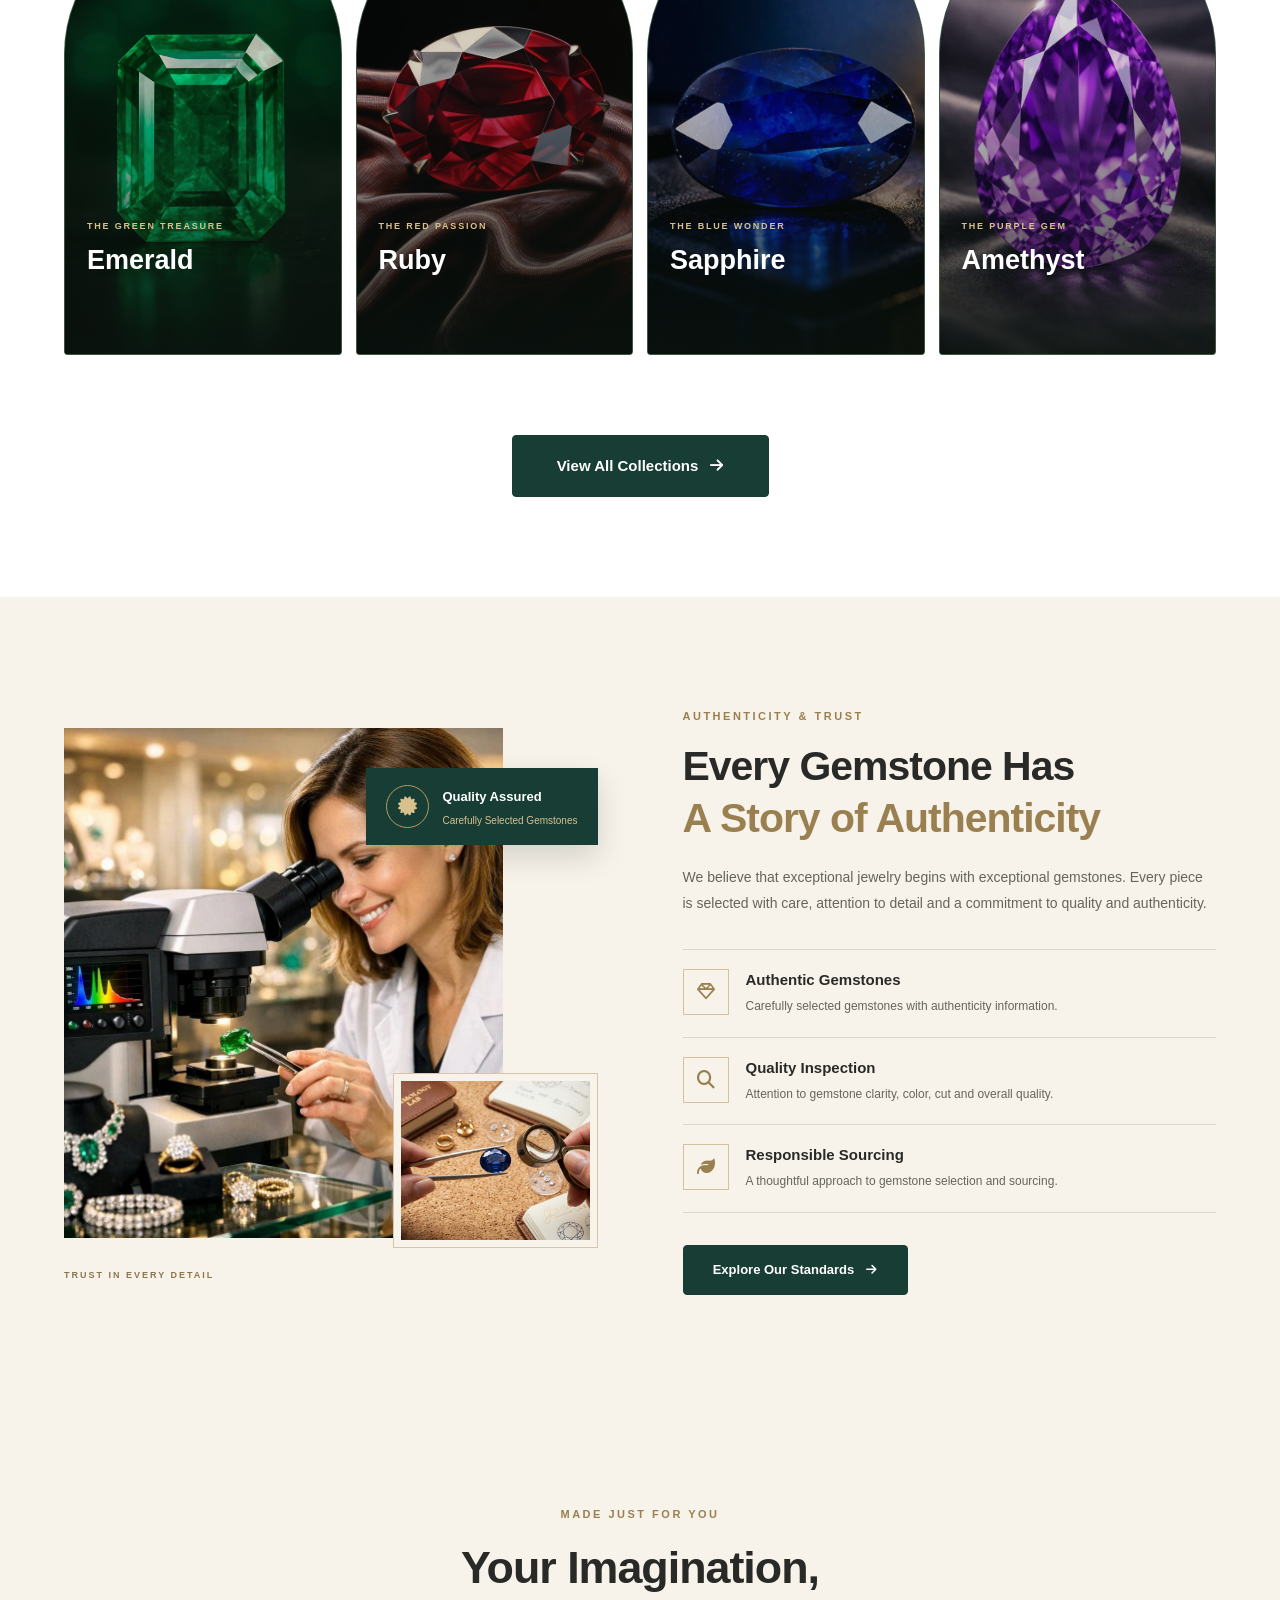
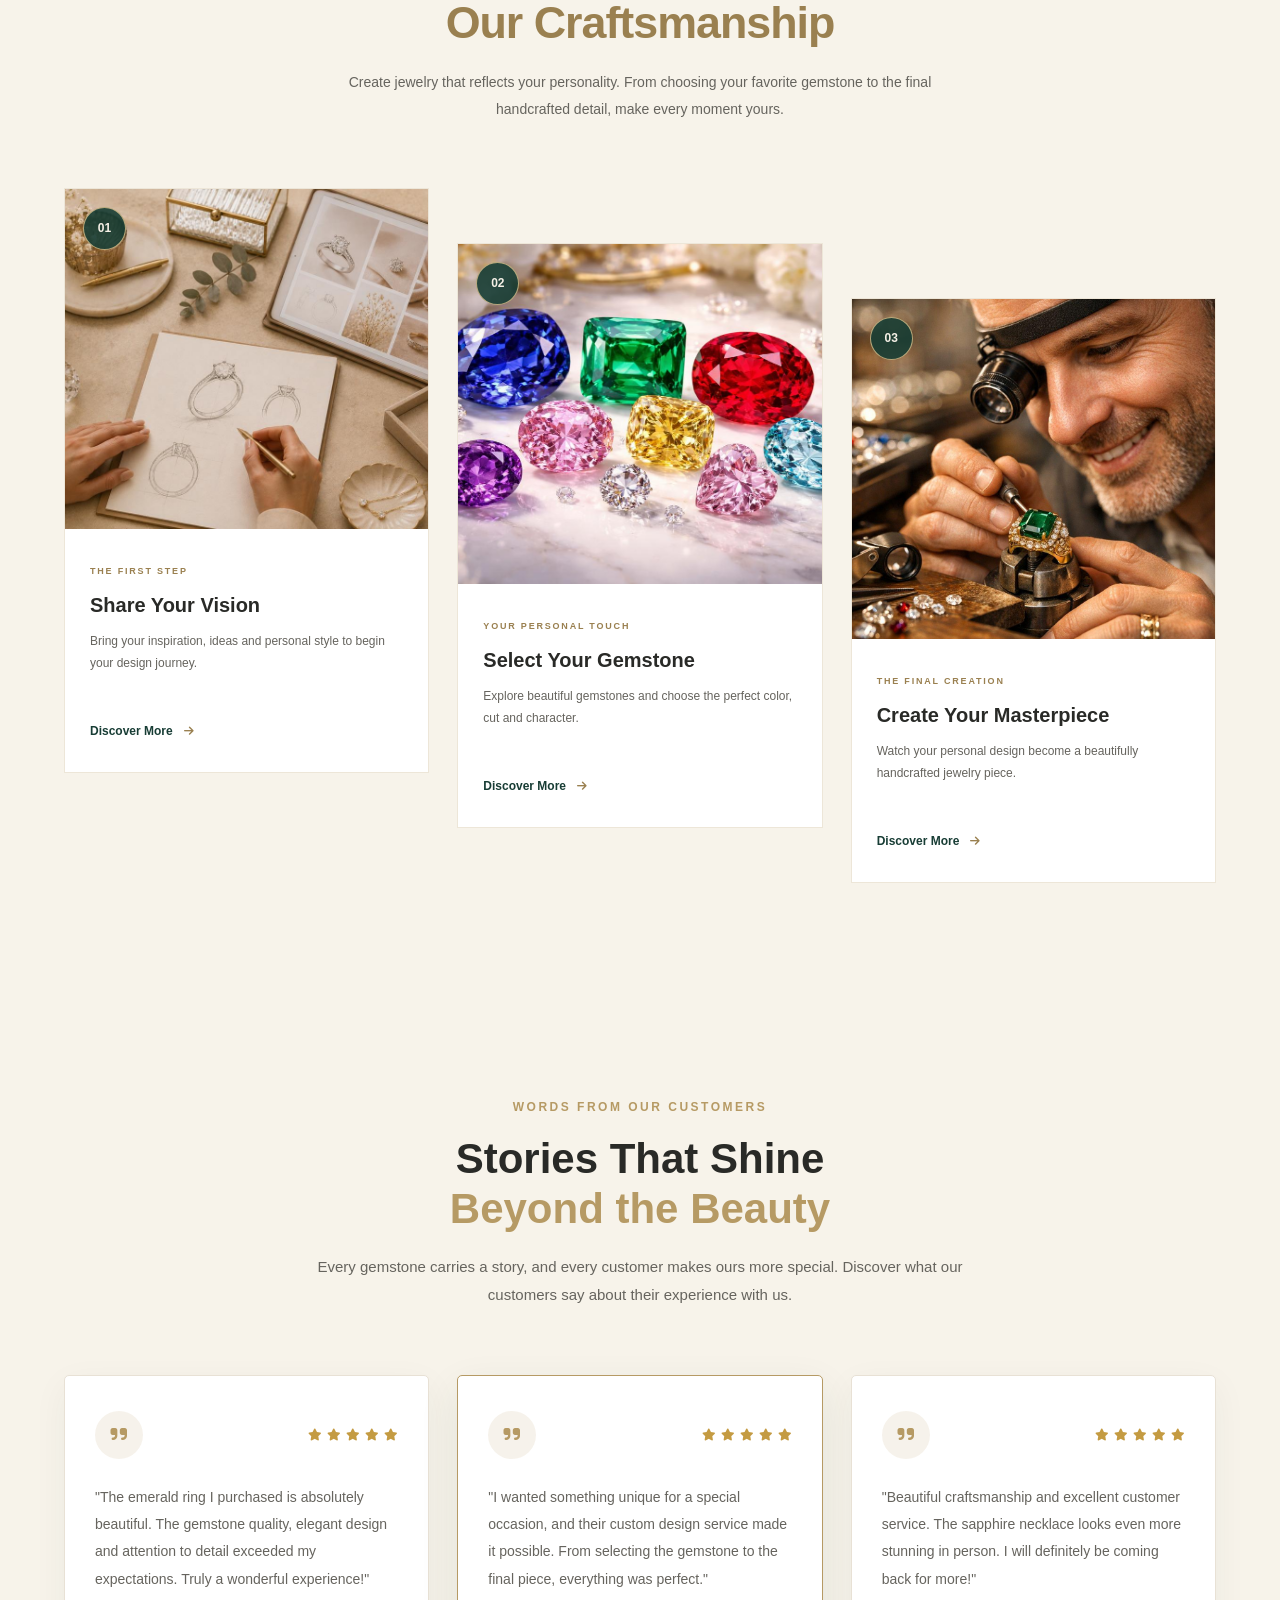
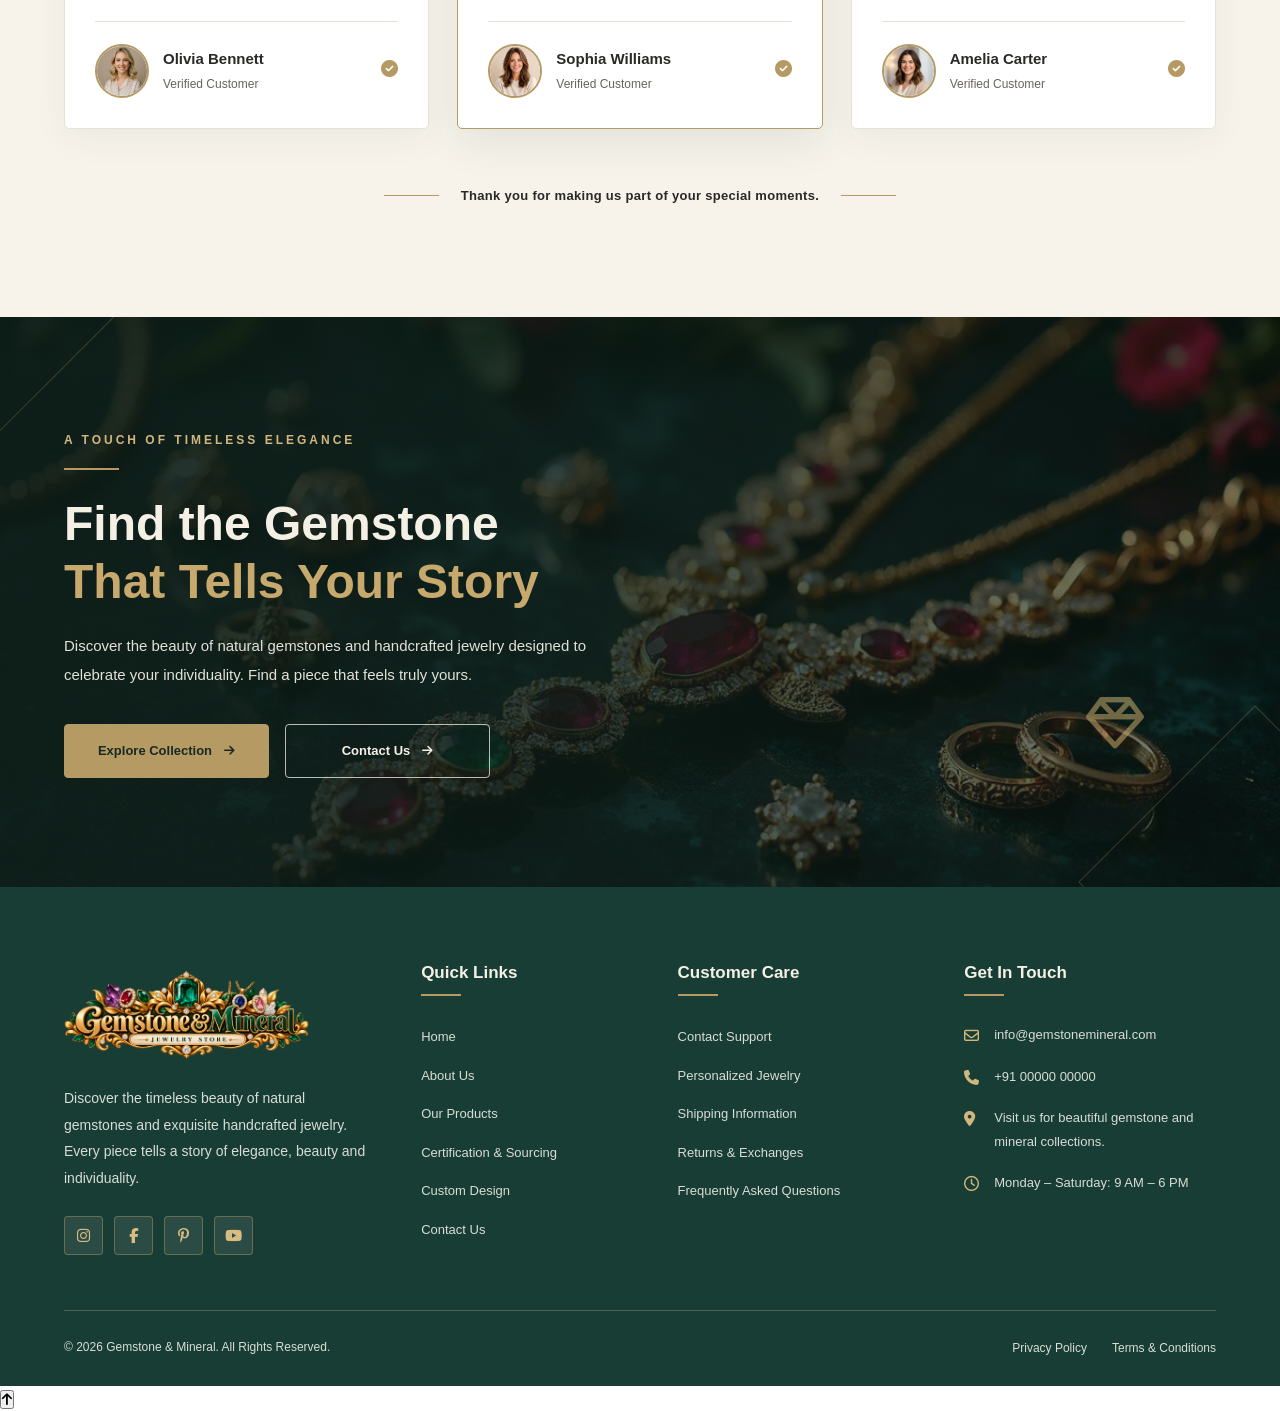
==== commit ae23b938: "Add files via upload" ====
--- a/index.html
+++ b/index.html
@@ -6,6 +6,9 @@
     <meta name="viewport" content="width=device-width, initial-scale=1.0">
 
     <title>Gemstone & Mineral | Jewelry Store</title>
+    <!-- Favicon -->
+
+  <link rel="icon" type="image/png" href="images/logo.png">
 
     <meta name="description" content="Discover exquisite gemstone and mineral jewelry, handcrafted collections and custom jewelry designs.">
 
@@ -1936,7 +1939,13 @@
 <!-- END GEMSTONE & MINERAL FOOTER -->
 
 
-
+<!-- SCROLL TO TOP BUTTON -->
+<button class="gm-scroll-top" id="gmScrollTop"
+        type="button" aria-label="Scroll to top">
+
+    <i class="fa-solid fa-arrow-up"></i>
+
+</button>
     <!-- JAVASCRIPT -->
     <script src="js/script.js"></script>
 
--- a/css/style.css
+++ b/css/style.css
@@ -0,0 +1,20122 @@
+
+/* =====================================================
+   GEMSTONE & MINERAL JEWELRY STORE
+   PART 2 - MAIN CSS + DARK MODE
+===================================================== */
+
+
+/* =====================================================
+   01. GOOGLE FONT & GLOBAL VARIABLES
+===================================================== */
+
+:root {
+
+    /* FONT FAMILY */
+    --gm-font-primary: 'Inter', sans-serif;
+
+    /* THEME COLORS */
+    --gm-primary: #183D35;
+    --gm-primary-hover: #245749;
+
+    --gm-secondary: #B69A64;
+    --gm-secondary-hover: #967B48;
+
+    --gm-accent: #D9C39A;
+
+    /* LIGHT MODE */
+    --gm-body-bg: #FFFFFF;
+    --gm-section-bg: #F7F3EA;
+    --gm-card-bg: #FFFFFF;
+
+    --gm-heading: #292A27;
+    --gm-text: #66645E;
+    --gm-muted: #89867F;
+
+    --gm-border: #E8E1D5;
+
+    /* HEADER */
+    --gm-header-bg: #FFFFFF;
+    --gm-header-text: #292A27;
+    --gm-header-border: #E8E1D5;
+
+    /* BUTTONS */
+    --gm-primary-btn-bg: #183D35;
+    --gm-primary-btn-color: #FFFFFF;
+    --gm-primary-btn-hover: #B69A64;
+
+    --gm-secondary-btn-bg: transparent;
+    --gm-secondary-btn-color: #183D35;
+    --gm-secondary-btn-border: #183D35;
+
+    /* TYPOGRAPHY */
+    --gm-h1: 48px;
+    --gm-h2: 38px;
+    --gm-h3: 28px;
+    --gm-h4: 21px;
+
+    --gm-body-size: 15px;
+    --gm-small-size: 13px;
+
+    /* BUTTON SIZE */
+    --gm-btn-height: 48px;
+    --gm-btn-padding: 0 26px;
+    --gm-btn-radius: 4px;
+
+    /* HEADER SIZE */
+    --gm-header-height: 100px;
+    --gm-logo-width: 250px;
+    --gm-logo-height: 85px;
+
+    /* TRANSITIONS */
+    --gm-transition: all 0.3s ease;
+
+}
+
+
+/* =====================================================
+   02. GLOBAL RESET
+===================================================== */
+
+* {
+    margin: 0;
+    padding: 0;
+    box-sizing: border-box;
+}
+
+html {
+    scroll-behavior: smooth;
+    scroll-padding-top: var(--gm-header-height);
+}
+
+body {
+    font-family: var(--gm-font-primary);
+    font-size: var(--gm-body-size);
+    line-height: 1.7;
+
+    background: var(--gm-body-bg);
+    color: var(--gm-text);
+
+    transition:
+        background 0.3s ease,
+        color 0.3s ease;
+
+    overflow-x: hidden;
+}
+
+body,
+button,
+input,
+textarea,
+select {
+    font-family: var(--gm-font-primary);
+}
+
+button,
+a {
+    -webkit-tap-highlight-color: transparent;
+}
+
+a {
+    text-decoration: none;
+}
+
+button {
+    cursor: pointer;
+}
+
+img {
+    max-width: 100%;
+    display: block;
+}
+
+
+/* =====================================================
+   03. GLOBAL TYPOGRAPHY
+===================================================== */
+
+h1,
+h2,
+h3,
+h4,
+h5,
+h6 {
+    color: var(--gm-heading);
+    font-family: var(--gm-font-primary);
+    line-height: 1.25;
+    font-weight: 600;
+}
+
+h1 {
+    font-size: var(--gm-h1);
+}
+
+h2 {
+    font-size: var(--gm-h2);
+}
+
+h3 {
+    font-size: var(--gm-h3);
+}
+
+h4 {
+    font-size: var(--gm-h4);
+}
+
+p {
+    color: var(--gm-text);
+    font-size: var(--gm-body-size);
+    line-height: 1.8;
+}
+
+span,
+label {
+    font-family: var(--gm-font-primary);
+}
+
+
+/* =====================================================
+   04. HEADER MAIN
+===================================================== */
+
+.gm-header {
+
+    position: fixed;
+    top: 0;
+    left: 0;
+
+    width: 100%;
+    height: var(--gm-header-height);
+
+    z-index: 9999;
+
+    background: var(--gm-header-bg);
+
+    border-bottom: 1px solid var(--gm-header-border);
+
+    box-shadow: 0 3px 18px rgba(0, 0, 0, 0.035);
+
+    transition: var(--gm-transition);
+
+}
+
+.gm-header-container {
+
+    width: 92%;
+    max-width: 1440px;
+
+    height: 100%;
+
+    margin: 0 auto;
+
+    display: flex;
+    align-items: center;
+    justify-content: space-between;
+
+    gap: 30px;
+
+}
+
+
+/* =====================================================
+   05. HEADER LOGO
+===================================================== */
+
+.gm-logo {
+
+    display: flex;
+    align-items: center;
+
+    flex-shrink: 0;
+
+    width: var(--gm-logo-width);
+    height: var(--gm-logo-height);
+
+}
+
+.gm-logo a {
+
+    display: flex;
+    align-items: center;
+
+    width: 100%;
+    height: 100%;
+
+}
+
+.gm-logo img {
+
+    width: 100%;
+    height: 100%;
+
+    object-fit: contain;
+    object-position: left center;
+
+}
+
+
+/* =====================================================
+   06. NAVIGATION
+===================================================== */
+
+.gm-navigation {
+
+    display: flex;
+    align-items: center;
+    justify-content: flex-end;
+
+    gap: 28px;
+
+    flex: 1;
+
+}
+
+.gm-nav-list {
+
+    display: flex;
+    align-items: center;
+    justify-content: center;
+
+    gap: 24px;
+
+    list-style: none;
+
+}
+
+.gm-nav-item {
+
+    position: relative;
+
+}
+
+.gm-nav-link {
+
+    display: inline-flex;
+    align-items: center;
+
+    gap: 7px;
+
+    padding: 10px 0;
+
+    font-size: 14px;
+    font-weight: 500;
+
+    color: var(--gm-header-text);
+
+    background: transparent;
+    border: none;
+
+    white-space: nowrap;
+
+    transition: var(--gm-transition);
+
+}
+
+.gm-nav-link:hover,
+.gm-nav-link:focus-visible {
+
+    color: var(--gm-secondary);
+
+}
+
+
+/* =====================================================
+   07. HOME DROPDOWN
+===================================================== */
+
+.gm-dropdown-toggle {
+
+    cursor: pointer;
+
+}
+
+.gm-dropdown-toggle i {
+
+    font-size: 11px;
+
+    transition: transform 0.3s ease;
+
+}
+
+.gm-home-dropdown:hover .gm-dropdown-toggle i {
+
+    transform: rotate(180deg);
+
+}
+
+.gm-dropdown-menu {
+
+    position: absolute;
+
+    top: calc(100% + 20px);
+    left: 0;
+
+    min-width: 185px;
+
+    padding: 9px 0;
+
+    list-style: none;
+
+    background: var(--gm-card-bg);
+
+    border: 1px solid var(--gm-border);
+
+    border-radius: 4px;
+
+    box-shadow: 0 12px 30px rgba(0, 0, 0, 0.10);
+
+    opacity: 0;
+    visibility: hidden;
+
+    transform: translateY(10px);
+
+    transition: var(--gm-transition);
+
+    z-index: 10000;
+
+}
+
+.gm-home-dropdown:hover .gm-dropdown-menu,
+.gm-home-dropdown:focus-within .gm-dropdown-menu,
+.gm-home-dropdown.gm-dropdown-open .gm-dropdown-menu {
+
+    opacity: 1;
+    visibility: visible;
+
+    transform: translateY(0);
+
+}
+
+.gm-dropdown-menu li {
+
+    width: 100%;
+
+}
+
+.gm-dropdown-menu a {
+
+    display: block;
+
+    padding: 11px 18px;
+
+    font-size: 14px;
+    font-weight: 500;
+
+    color: var(--gm-header-text);
+
+    transition: var(--gm-transition);
+
+}
+
+.gm-dropdown-menu a:hover {
+
+    color: var(--gm-secondary);
+
+    background: rgba(182, 154, 100, 0.12);
+
+    padding-left: 23px;
+
+}
+
+
+/* =====================================================
+   08. HEADER ACTIONS
+===================================================== */
+
+.gm-header-actions {
+
+    display: flex;
+    align-items: center;
+
+    gap: 10px;
+
+    flex-shrink: 0;
+
+}
+
+
+/* =====================================================
+   09. RTL & DARK MODE ICON BUTTONS
+===================================================== */
+
+.gm-icon-btn {
+
+    width: 42px;
+    height: 42px;
+
+    display: inline-flex;
+    align-items: center;
+    justify-content: center;
+
+    background: transparent;
+
+    border: 1px solid var(--gm-border);
+
+    border-radius: 4px;
+
+    color: var(--gm-primary);
+
+    font-size: 16px;
+
+    transition: var(--gm-transition);
+
+}
+
+.gm-icon-btn:hover {
+
+    background: var(--gm-primary);
+
+    border-color: var(--gm-primary);
+
+    color: #FFFFFF;
+
+}
+
+.gm-icon-btn:focus-visible,
+.gm-login-btn:focus-visible,
+.gm-nav-link:focus-visible {
+
+    outline: 2px solid var(--gm-secondary);
+    outline-offset: 3px;
+
+}
+
+
+/* =====================================================
+   10. LOGIN BUTTON
+===================================================== */
+
+.gm-login-btn {
+
+    min-width: 100px;
+    height: var(--gm-btn-height);
+
+    padding: var(--gm-btn-padding);
+
+    display: inline-flex;
+    align-items: center;
+    justify-content: center;
+
+    gap: 8px;
+
+    background: var(--gm-primary-btn-bg);
+
+    border: 1px solid var(--gm-primary-btn-bg);
+
+    border-radius: var(--gm-btn-radius);
+
+    color: var(--gm-primary-btn-color);
+
+    font-size: 14px;
+    font-weight: 600;
+
+    white-space: nowrap;
+
+    transition: var(--gm-transition);
+
+}
+
+.gm-login-btn:hover {
+
+    background: var(--gm-primary-btn-hover);
+
+    border-color: var(--gm-primary-btn-hover);
+
+    color: #FFFFFF;
+
+}
+
+.gm-login-btn i {
+
+    font-size: 14px;
+
+}
+
+
+/* =====================================================
+   11. HAMBURGER BUTTON
+   RESPONSIVE VISIBILITY IN PART 3
+===================================================== */
+
+.gm-menu-toggle {
+
+    width: 42px;
+    height: 42px;
+
+    display: none;
+
+    flex-direction: column;
+    align-items: center;
+    justify-content: center;
+
+    gap: 5px;
+
+    background: transparent;
+
+    border: 1px solid var(--gm-border);
+
+    border-radius: 4px;
+
+    transition: var(--gm-transition);
+
+}
+
+.gm-menu-toggle span {
+
+    width: 19px;
+    height: 2px;
+
+    background: var(--gm-primary);
+
+    border-radius: 2px;
+
+    transition: var(--gm-transition);
+
+}
+
+.gm-menu-toggle:hover {
+
+    background: var(--gm-primary);
+
+    border-color: var(--gm-primary);
+
+}
+
+.gm-menu-toggle:hover span {
+
+    background: #FFFFFF;
+
+}
+
+
+/* =====================================================
+   12. GLOBAL PRIMARY BUTTON
+===================================================== */
+
+.gm-primary-btn {
+
+    min-height: var(--gm-btn-height);
+
+    padding: var(--gm-btn-padding);
+
+    display: inline-flex;
+    align-items: center;
+    justify-content: center;
+
+    background: var(--gm-primary-btn-bg);
+
+    color: var(--gm-primary-btn-color);
+
+    border: 1px solid var(--gm-primary-btn-bg);
+
+    border-radius: var(--gm-btn-radius);
+
+    font-size: 14px;
+    font-weight: 600;
+
+    transition: var(--gm-transition);
+
+}
+
+.gm-primary-btn:hover {
+
+    background: var(--gm-primary-btn-hover);
+
+    border-color: var(--gm-primary-btn-hover);
+
+    color: #FFFFFF;
+
+}
+
+
+/* =====================================================
+   13. GLOBAL SECONDARY BUTTON
+===================================================== */
+
+.gm-secondary-btn {
+
+    min-height: var(--gm-btn-height);
+
+    padding: var(--gm-btn-padding);
+
+    display: inline-flex;
+    align-items: center;
+    justify-content: center;
+
+    background: var(--gm-secondary-btn-bg);
+
+    color: var(--gm-secondary-btn-color);
+
+    border: 1px solid var(--gm-secondary-btn-border);
+
+    border-radius: var(--gm-btn-radius);
+
+    font-size: 14px;
+    font-weight: 600;
+
+    transition: var(--gm-transition);
+
+}
+
+.gm-secondary-btn:hover {
+
+    background: var(--gm-primary);
+
+    border-color: var(--gm-primary);
+
+    color: #FFFFFF;
+
+}
+
+
+/* =====================================================
+   14. FIXED HEADER CONTENT OFFSET
+===================================================== */
+
+body {
+
+    padding-top: var(--gm-header-height);
+
+}
+
+
+/* =====================================================
+   15. DARK MODE VARIABLES
+===================================================== */
+
+body.gm-dark-mode {
+
+    --gm-body-bg: #171C19;
+
+    --gm-section-bg: #202823;
+
+    --gm-card-bg: #252D28;
+
+    --gm-heading: #F4F0E7;
+
+    --gm-text: #C6C7BF;
+
+    --gm-muted: #A4A69D;
+
+    --gm-border: #3A463F;
+
+    --gm-header-bg: #1B211D;
+
+    --gm-header-text: #F4F0E7;
+
+    --gm-header-border: #354139;
+
+    --gm-primary-btn-bg: #B69A64;
+
+    --gm-primary-btn-color: #1B211D;
+
+    --gm-primary-btn-hover: #D1B77E;
+
+    --gm-secondary-btn-bg: transparent;
+
+    --gm-secondary-btn-color: #D1B77E;
+
+    --gm-secondary-btn-border: #B69A64;
+
+    background: var(--gm-body-bg);
+
+    color: var(--gm-text);
+
+}
+
+
+/* =====================================================
+   16. DARK MODE HEADER
+===================================================== */
+
+body.gm-dark-mode .gm-header {
+
+    background: var(--gm-header-bg);
+
+    border-bottom-color: var(--gm-header-border);
+
+    box-shadow: 0 3px 18px rgba(0, 0, 0, 0.20);
+
+}
+
+body.gm-dark-mode .gm-nav-link {
+
+    color: var(--gm-header-text);
+
+}
+
+body.gm-dark-mode .gm-nav-link:hover {
+
+    color: var(--gm-secondary);
+
+}
+
+body.gm-dark-mode .gm-dropdown-menu {
+
+    background: var(--gm-card-bg);
+
+    border-color: var(--gm-border);
+
+    box-shadow: 0 12px 30px rgba(0, 0, 0, 0.30);
+
+}
+
+body.gm-dark-mode .gm-dropdown-menu a {
+
+    color: var(--gm-header-text);
+
+}
+
+body.gm-dark-mode .gm-dropdown-menu a:hover {
+
+    color: var(--gm-secondary);
+
+    background: rgba(182, 154, 100, 0.12);
+
+}
+
+
+/* =====================================================
+   17. DARK MODE ICON BUTTONS
+===================================================== */
+
+body.gm-dark-mode .gm-icon-btn {
+
+    color: #D1B77E;
+
+    border-color: var(--gm-border);
+
+}
+
+body.gm-dark-mode .gm-icon-btn:hover {
+
+    background: var(--gm-secondary);
+
+    border-color: var(--gm-secondary);
+
+    color: #1B211D;
+
+}
+
+
+/* =====================================================
+   18. DARK MODE LOGIN
+===================================================== */
+
+body.gm-dark-mode .gm-login-btn {
+
+    background: var(--gm-primary-btn-bg);
+
+    border-color: var(--gm-primary-btn-bg);
+
+    color: var(--gm-primary-btn-color);
+
+}
+
+body.gm-dark-mode .gm-login-btn:hover {
+
+    background: var(--gm-primary-btn-hover);
+
+    border-color: var(--gm-primary-btn-hover);
+
+    color: #1B211D;
+
+}
+
+
+/* =====================================================
+   19. DARK MODE GLOBAL BUTTONS
+===================================================== */
+
+body.gm-dark-mode .gm-primary-btn {
+
+    background: var(--gm-primary-btn-bg);
+
+    border-color: var(--gm-primary-btn-bg);
+
+    color: var(--gm-primary-btn-color);
+
+}
+
+body.gm-dark-mode .gm-primary-btn:hover {
+
+    background: var(--gm-primary-btn-hover);
+
+    border-color: var(--gm-primary-btn-hover);
+
+    color: #1B211D;
+
+}
+
+body.gm-dark-mode .gm-secondary-btn {
+
+    background: transparent;
+
+    border-color: var(--gm-secondary-btn-border);
+
+    color: var(--gm-secondary-btn-color);
+
+}
+
+body.gm-dark-mode .gm-secondary-btn:hover {
+
+    background: var(--gm-secondary);
+
+    border-color: var(--gm-secondary);
+
+    color: #1B211D;
+
+}
+
+
+/* =====================================================
+   20. DARK MODE HAMBURGER
+===================================================== */
+
+body.gm-dark-mode .gm-menu-toggle {
+
+    border-color: var(--gm-border);
+
+}
+
+body.gm-dark-mode .gm-menu-toggle span {
+
+    background: #D1B77E;
+
+}
+
+body.gm-dark-mode .gm-menu-toggle:hover {
+
+    background: var(--gm-secondary);
+
+    border-color: var(--gm-secondary);
+
+}
+
+body.gm-dark-mode .gm-menu-toggle:hover span {
+
+    background: #1B211D;
+
+}
+
+
+/* =====================================================
+   21. DARK MODE GENERAL ELEMENTS
+===================================================== */
+
+body.gm-dark-mode h1,
+body.gm-dark-mode h2,
+body.gm-dark-mode h3,
+body.gm-dark-mode h4,
+body.gm-dark-mode h5,
+body.gm-dark-mode h6 {
+
+    color: var(--gm-heading);
+
+}
+
+body.gm-dark-mode p {
+
+    color: var(--gm-text);
+
+}
+
+body.gm-dark-mode input,
+body.gm-dark-mode textarea,
+body.gm-dark-mode select {
+
+    background: var(--gm-card-bg);
+
+    color: var(--gm-heading);
+
+    border-color: var(--gm-border);
+
+}
+
+body.gm-dark-mode input::placeholder,
+body.gm-dark-mode textarea::placeholder {
+
+    color: var(--gm-muted);
+
+}
+
+
+/* =====================================================
+   22. DARK MODE IMAGE / LOGO
+===================================================== */
+
+body.gm-dark-mode .gm-logo img {
+
+    opacity: 1;
+
+}
+
+/* =====================================================
+   END OF PART 2 - MAIN CSS + DARK MODE
+===================================================== */
+
+/* =========================================
+   HEADER NAVIGATION CENTER ALIGNMENT
+========================================= */
+
+.gm-header-container {
+    display: grid;
+    grid-template-columns: 300px 1fr;
+    align-items: center;
+    column-gap: 20px;
+}
+
+.gm-logo {
+    width: 290px;
+    justify-self: start;
+}
+
+.gm-navigation {
+    display: grid;
+    grid-template-columns: 1fr auto;
+    align-items: center;
+    justify-content: initial;
+    gap: 22px;
+    width: 100%;
+}
+
+.gm-nav-list {
+    display: flex;
+    align-items: center;
+    justify-content: center;
+    gap: 25px;
+    margin: 0;
+    padding: 0;
+}
+
+.gm-header-actions {
+    display: flex;
+    align-items: center;
+    justify-content: flex-end;
+    gap: 10px;
+}
+
+/* Keep menu text consistent */
+
+.gm-nav-link {
+    font-size: 14px;
+    white-space: nowrap;
+}
+
+/* ============================================
+   FIX: COMPLETE WEBSITE DARK MODE
+============================================ */
+
+/* DARK MODE ROOT */
+
+html:has(body.gm-dark-mode) {
+    background: #171C19 !important;
+    color-scheme: dark;
+}
+
+html:has(body.gm-dark-mode) body {
+    background: #171C19 !important;
+    color: #D0D1C9 !important;
+    min-height: 100vh;
+}
+
+/* BODY AND MAIN */
+
+body.gm-dark-mode,
+body.gm-dark-mode main,
+body.gm-dark-mode #root,
+body.gm-dark-mode #app,
+body.gm-dark-mode .page-wrapper,
+body.gm-dark-mode .gm-page-wrapper,
+body.gm-dark-mode .gm-main {
+    background: #171C19 !important;
+    color: #D0D1C9 !important;
+}
+
+/* ALL PAGE SECTIONS */
+
+body.gm-dark-mode section,
+body.gm-dark-mode .gm-section,
+body.gm-dark-mode .gm-about,
+body.gm-dark-mode .gm-products,
+body.gm-dark-mode .gm-contact,
+body.gm-dark-mode .gm-certification,
+body.gm-dark-mode .gm-custom-design,
+body.gm-dark-mode .gm-testimonials,
+body.gm-dark-mode .gm-cta,
+body.gm-dark-mode .gm-content-section {
+    background-color: #202823 !important;
+    color: #D0D1C9 !important;
+}
+
+/* INNER CONTAINERS */
+
+body.gm-dark-mode .gm-container,
+body.gm-dark-mode .gm-inner,
+body.gm-dark-mode .gm-wrapper {
+    color: #D0D1C9;
+}
+
+/* CARDS */
+
+body.gm-dark-mode .gm-card,
+body.gm-dark-mode .gm-product-card,
+body.gm-dark-mode .gm-feature-card,
+body.gm-dark-mode .gm-info-card,
+body.gm-dark-mode .gm-testimonial-card {
+    background: #252D28 !important;
+    color: #D0D1C9 !important;
+    border-color: #3A463F !important;
+}
+
+/* HEADINGS */
+
+body.gm-dark-mode h1,
+body.gm-dark-mode h2,
+body.gm-dark-mode h3,
+body.gm-dark-mode h4,
+body.gm-dark-mode h5,
+body.gm-dark-mode h6 {
+    color: #F5F0E6 !important;
+}
+
+/* PARAGRAPHS */
+
+body.gm-dark-mode p,
+body.gm-dark-mode li,
+body.gm-dark-mode label,
+body.gm-dark-mode .gm-description {
+    color: #D0D1C9 !important;
+}
+
+/* HEADER */
+
+body.gm-dark-mode .gm-header {
+    background: #1B211D !important;
+}
+
+/* FOOTER */
+
+body.gm-dark-mode footer,
+body.gm-dark-mode .gm-footer {
+    background: #101713 !important;
+    color: #F5F0E6 !important;
+}
+
+/* FORMS */
+
+body.gm-dark-mode input,
+body.gm-dark-mode textarea,
+body.gm-dark-mode select {
+    background: #252D28 !important;
+    color: #F5F0E6 !important;
+    border-color: #3A463F !important;
+}
+
+body.gm-dark-mode input::placeholder,
+body.gm-dark-mode textarea::placeholder {
+    color: #A6AAA1 !important;
+}
+
+/* TABLES */
+
+body.gm-dark-mode table,
+body.gm-dark-mode th,
+body.gm-dark-mode td {
+    background: #252D28 !important;
+    color: #D0D1C9 !important;
+    border-color: #3A463F !important;
+}
+
+/* DIVIDERS */
+
+body.gm-dark-mode hr {
+    border-color: #3A463F !important;
+}
+
+/* IMAGES REMAIN ORIGINAL */
+
+body.gm-dark-mode img {
+    opacity: 1;
+}
+
+/* DARK MODE TRANSITION */
+
+body,
+body main,
+body section,
+body .gm-card,
+body .gm-header,
+body footer {
+    transition: background-color 0.3s ease,
+                color 0.3s ease,
+                border-color 0.3s ease;
+}
+
+
+
+
+
+
+
+
+
+
+
+
+
+/* =====================================================
+   GEMSTONE & MINERAL JEWELRY STORE
+   FOOTER - MAIN CSS
+===================================================== */
+
+
+/* =====================================================
+   01. FOOTER MAIN
+===================================================== */
+
+.gm-footer {
+
+    width: 100%;
+
+    background: #183D35;
+
+    color: #EAE5D9;
+
+    padding: 75px 0 0;
+
+    position: relative;
+
+    overflow: hidden;
+
+}
+
+
+/* =====================================================
+   02. FOOTER CONTAINER
+===================================================== */
+
+.gm-footer-container {
+
+    width: 90%;
+
+    max-width: 1400px;
+
+    margin: 0 auto;
+
+}
+
+
+/* =====================================================
+   03. FOOTER MAIN GRID
+===================================================== */
+
+.gm-footer-main {
+
+    display: grid;
+
+    grid-template-columns: 1.5fr 1fr 1.15fr 1.25fr;
+
+    column-gap: 55px;
+
+    row-gap: 40px;
+
+    padding-bottom: 55px;
+
+    align-items: start;
+
+}
+
+
+/* =====================================================
+   04. BRAND COLUMN
+===================================================== */
+
+.gm-footer-brand {
+
+    display: flex;
+
+    flex-direction: column;
+
+    align-items: flex-start;
+
+}
+
+
+/* FOOTER LOGO */
+
+.gm-footer-logo {
+
+    display: inline-flex;
+
+    align-items: center;
+
+    width: 245px;
+
+    height: 105px;
+
+    margin-bottom: 18px;
+
+}
+
+.gm-footer-logo img {
+
+    width: 100%;
+
+    height: 100%;
+
+    object-fit: contain;
+
+    object-position: left center;
+
+}
+
+
+/* FOOTER DESCRIPTION */
+
+.gm-footer-description {
+
+    max-width: 340px;
+
+    font-size: 14px;
+
+    line-height: 1.9;
+
+    font-weight: 400;
+
+    color: #D8DDD5;
+
+    margin-bottom: 24px;
+
+}
+
+
+/* =====================================================
+   05. SOCIAL ICONS
+===================================================== */
+
+.gm-footer-social {
+
+    display: flex;
+
+    align-items: center;
+
+    gap: 11px;
+
+}
+
+.gm-footer-social a {
+
+    width: 39px;
+
+    height: 39px;
+
+    display: flex;
+
+    align-items: center;
+
+    justify-content: center;
+
+    background: rgba(255,255,255,0.08);
+
+    border: 1px solid rgba(182,154,100,0.45);
+
+    border-radius: 4px;
+
+    color: #D8BC81;
+
+    font-size: 15px;
+
+    transition: all 0.3s ease;
+
+}
+
+.gm-footer-social a:hover {
+
+    background: #B69A64;
+
+    border-color: #B69A64;
+
+    color: #183D35;
+
+    transform: translateY(-4px);
+
+}
+
+
+/* =====================================================
+   06. FOOTER COLUMN
+===================================================== */
+
+.gm-footer-column {
+
+    display: flex;
+
+    flex-direction: column;
+
+    align-items: flex-start;
+
+}
+
+
+/* COLUMN TITLE */
+
+.gm-footer-title {
+
+    position: relative;
+
+    font-size: 17px;
+
+    font-weight: 600;
+
+    color: #F5F0E6;
+
+    margin-bottom: 27px;
+
+    padding-bottom: 13px;
+
+}
+
+.gm-footer-title::after {
+
+    content: "";
+
+    position: absolute;
+
+    bottom: 0;
+
+    left: 0;
+
+    width: 40px;
+
+    height: 2px;
+
+    background: #B69A64;
+
+}
+
+
+/* =====================================================
+   07. FOOTER LINKS
+===================================================== */
+
+.gm-footer-links {
+
+    display: flex;
+
+    flex-direction: column;
+
+    gap: 13px;
+
+    list-style: none;
+
+    padding: 0;
+
+    margin: 0;
+
+}
+
+.gm-footer-links li {
+
+    margin: 0;
+
+    padding: 0;
+
+}
+
+.gm-footer-links a {
+
+    display: inline-block;
+
+    color: #D8DDD5;
+
+    font-size: 13px;
+
+    font-weight: 400;
+
+    line-height: 1.7;
+
+    transition: all 0.3s ease;
+
+}
+
+.gm-footer-links a:hover {
+
+    color: #D1B77E;
+
+    padding-left: 6px;
+
+}
+
+
+/* =====================================================
+   08. CONTACT INFORMATION
+===================================================== */
+
+.gm-footer-contact-list {
+
+    display: flex;
+
+    flex-direction: column;
+
+    gap: 18px;
+
+    list-style: none;
+
+    padding: 0;
+
+    margin: 0;
+
+}
+
+.gm-footer-contact-list li {
+
+    display: flex;
+
+    align-items: flex-start;
+
+    gap: 12px;
+
+    color: #D8DDD5;
+
+    font-size: 13px;
+
+    line-height: 1.8;
+
+}
+
+.gm-footer-contact-list li > i {
+
+    width: 18px;
+
+    flex-shrink: 0;
+
+    margin-top: 5px;
+
+    color: #D1B77E;
+
+    font-size: 15px;
+
+}
+
+.gm-footer-contact-list a {
+
+    color: #D8DDD5;
+
+    transition: all 0.3s ease;
+
+}
+
+.gm-footer-contact-list a:hover {
+
+    color: #D1B77E;
+
+}
+
+
+/* =====================================================
+   09. FOOTER DIVIDER
+===================================================== */
+
+.gm-footer-divider {
+
+    width: 100%;
+
+    height: 1px;
+
+    background: rgba(214,190,139,0.30);
+
+}
+
+
+/* =====================================================
+   10. FOOTER BOTTOM
+===================================================== */
+
+.gm-footer-bottom {
+
+    min-height: 75px;
+
+    display: flex;
+
+    align-items: center;
+
+    justify-content: space-between;
+
+    gap: 20px;
+
+}
+
+
+/* COPYRIGHT */
+
+.gm-footer-copyright {
+
+    color: #D8DDD5;
+
+    font-size: 12px;
+
+    margin: 0;
+
+}
+
+
+/* LEGAL LINKS */
+
+.gm-footer-legal {
+
+    display: flex;
+
+    align-items: center;
+
+    gap: 25px;
+
+}
+
+.gm-footer-legal a {
+
+    color: #D8DDD5;
+
+    font-size: 12px;
+
+    transition: all 0.3s ease;
+
+}
+
+.gm-footer-legal a:hover {
+
+    color: #D1B77E;
+
+}
+
+
+/* =====================================================
+   11. FOOTER DARK MODE
+===================================================== */
+
+body.gm-dark-mode .gm-footer {
+
+    background: #101713 !important;
+
+    color: #EAE5D9;
+
+}
+
+body.gm-dark-mode .gm-footer-title {
+
+    color: #F5F0E6;
+
+}
+
+body.gm-dark-mode .gm-footer-description,
+body.gm-dark-mode .gm-footer-links a,
+body.gm-dark-mode .gm-footer-contact-list li,
+body.gm-dark-mode .gm-footer-contact-list a,
+body.gm-dark-mode .gm-footer-copyright,
+body.gm-dark-mode .gm-footer-legal a {
+
+    color: #D0D1C9;
+
+}
+
+body.gm-dark-mode .gm-footer-social a {
+
+    background: #202823;
+
+    border-color: #65583C;
+
+    color: #D1B77E;
+
+}
+
+body.gm-dark-mode .gm-footer-social a:hover {
+
+    background: #B69A64;
+
+    border-color: #B69A64;
+
+    color: #101713;
+
+}
+
+body.gm-dark-mode .gm-footer-divider {
+
+    background: rgba(182,154,100,0.25);
+
+}
+
+body.gm-dark-mode .gm-footer-title::after {
+
+    background: #B69A64;
+
+}
+
+body.gm-dark-mode .gm-footer-links a:hover,
+body.gm-dark-mode .gm-footer-contact-list a:hover,
+body.gm-dark-mode .gm-footer-legal a:hover {
+
+    color: #D1B77E;
+
+}
+
+
+/* =====================================================
+   12. RTL FOOTER SUPPORT
+===================================================== */
+
+html[dir="rtl"] .gm-footer {
+
+    direction: rtl;
+
+    text-align: right;
+
+}
+
+html[dir="rtl"] .gm-footer-brand,
+html[dir="rtl"] .gm-footer-column {
+
+    align-items: flex-start;
+
+}
+
+html[dir="rtl"] .gm-footer-logo img {
+
+    object-position: right center;
+
+}
+
+html[dir="rtl"] .gm-footer-title::after {
+
+    left: auto;
+
+    right: 0;
+
+}
+
+html[dir="rtl"] .gm-footer-links a:hover {
+
+    padding-left: 0;
+
+    padding-right: 6px;
+
+}
+
+html[dir="rtl"] .gm-footer-contact-list li {
+
+    flex-direction: row;
+
+}
+
+html[dir="rtl"] .gm-footer-bottom {
+
+    direction: rtl;
+
+}
+
+
+/* =====================================================
+   END FOOTER MAIN CSS
+===================================================== */
+
+
+
+
+
+
+
+
+
+
+
+
+/************HOME-1*********/
+
+
+/* =========================================
+   GEMSTONE & MINERAL JEWELRY STORE
+   HOME 1 - HERO SLIDER
+========================================= */
+
+.gm-hero {
+    position: relative;
+    width: 100%;
+    height: 680px;
+    min-height: 600px;
+    overflow: hidden;
+    background: #101713;
+}
+
+/* HERO SLIDES */
+
+.gm-hero-slide {
+    position: absolute;
+    inset: 0;
+    width: 100%;
+    height: 100%;
+    display: flex;
+    align-items: center;
+    opacity: 0;
+    visibility: hidden;
+    transition: opacity 1s ease, visibility 1s ease;
+    background-image: var(--hero-image);
+    background-size: cover;
+    background-position: center;
+    background-repeat: no-repeat;
+}
+
+.gm-hero-slide.active {
+    opacity: 1;
+    visibility: visible;
+    z-index: 1;
+}
+
+/* IMAGE OVERLAY */
+
+.gm-hero-overlay {
+    position: absolute;
+    inset: 0;
+    width: 100%;
+    height: 100%;
+    background: linear-gradient(
+        90deg,
+        rgba(10, 24, 19, 0.88) 0%,
+        rgba(10, 24, 19, 0.72) 42%,
+        rgba(10, 24, 19, 0.28) 100%
+    );
+    z-index: 1;
+}
+
+/* HERO CONTENT CONTAINER */
+
+.gm-hero-container {
+    position: relative;
+    z-index: 2;
+    width: 100%;
+    max-width: 1240px;
+    margin: 0 auto;
+    padding: 0 40px;
+}
+
+.gm-hero-content {
+    width: 100%;
+    max-width: 680px;
+    color: #ffffff;
+}
+
+/* SUBTITLE */
+
+.gm-hero-subtitle {
+    display: inline-block;
+    margin-bottom: 22px;
+    color: #d2b77d;
+    font-size: 13px;
+    font-weight: 600;
+    letter-spacing: 3px;
+    line-height: 1.5;
+    text-transform: uppercase;
+}
+
+/* MAIN HEADING */
+
+.gm-hero-title,
+.gm-hero-content h1 {
+    margin: 0 0 22px;
+    color: #ffffff;
+    font-size: 56px;
+    font-weight: 700;
+    line-height: 1.16;
+    letter-spacing: -1.5px;
+}
+
+.gm-hero-content h1 span {
+    display: block;
+    color: #d2b77d;
+}
+
+/* DESCRIPTION */
+
+.gm-hero-content p {
+    max-width: 560px;
+    margin: 0 0 32px;
+    color: rgba(255, 255, 255, 0.88);
+    font-size: 16px;
+    font-weight: 400;
+    line-height: 1.8;
+}
+
+/* HERO BUTTONS */
+
+.gm-hero-buttons {
+    display: flex;
+    align-items: center;
+    flex-wrap: wrap;
+    gap: 16px;
+}
+
+/* PRIMARY BUTTON */
+
+.gm-hero .gm-primary-btn {
+    display: inline-flex;
+    align-items: center;
+    justify-content: center;
+    min-width: 175px;
+    min-height: 50px;
+    padding: 14px 25px;
+    border: 1px solid #b69a64;
+    border-radius: 3px;
+    background: #b69a64;
+    color: #101713;
+    font-size: 14px;
+    font-weight: 600;
+    line-height: 1.4;
+    text-align: center;
+    text-decoration: none;
+    transition: all 0.3s ease;
+}
+
+.gm-hero .gm-primary-btn:hover {
+    background: transparent;
+    color: #ffffff;
+    border-color: #d2b77d;
+}
+
+/* SECONDARY BUTTON */
+
+.gm-hero .gm-secondary-btn {
+    display: inline-flex;
+    align-items: center;
+    justify-content: center;
+    min-width: 175px;
+    min-height: 50px;
+    padding: 14px 25px;
+    border: 1px solid rgba(255, 255, 255, 0.75);
+    border-radius: 3px;
+    background: transparent;
+    color: #ffffff;
+    font-size: 14px;
+    font-weight: 600;
+    line-height: 1.4;
+    text-align: center;
+    text-decoration: none;
+    transition: all 0.3s ease;
+}
+
+.gm-hero .gm-secondary-btn:hover {
+    background: #b69a64;
+    color: #101713;
+    border-color: #b69a64;
+}
+
+/* SLIDER PAGINATION */
+
+.gm-hero-pagination {
+    position: absolute;
+    left: 50%;
+    bottom: 32px;
+    z-index: 5;
+    display: flex;
+    align-items: center;
+    justify-content: center;
+    gap: 12px;
+    transform: translateX(-50%);
+}
+
+.gm-hero-dot {
+    width: 9px;
+    height: 9px;
+    padding: 0;
+    border: 1px solid #ffffff;
+    border-radius: 50%;
+    background: transparent;
+    cursor: pointer;
+    transition: all 0.3s ease;
+}
+
+.gm-hero-dot.active {
+    width: 28px;
+    border-color: #d2b77d;
+    border-radius: 20px;
+    background: #d2b77d;
+}
+
+/* =========================================
+   DARK MODE
+========================================= */
+
+body.gm-dark-mode .gm-hero {
+    background: #101713;
+}
+
+body.gm-dark-mode .gm-hero-overlay {
+    background: linear-gradient(
+        90deg,
+        rgba(5, 15, 11, 0.90) 0%,
+        rgba(5, 15, 11, 0.72) 45%,
+        rgba(5, 15, 11, 0.32) 100%
+    );
+}
+
+/* Keep hero text readable in dark mode */
+
+body.gm-dark-mode .gm-hero-content h1,
+body.gm-dark-mode .gm-hero-content p {
+    color: #ffffff;
+}
+
+body.gm-dark-mode .gm-hero-content h1 span,
+body.gm-dark-mode .gm-hero-subtitle {
+    color: #d2b77d;
+}
+
+
+
+
+
+
+
+/* =========================================
+   SECTION 2 - FEATURED GEMSTONE CATEGORIES
+========================================= */
+
+.gm-categories {
+    position: relative;
+    width: 100%;
+    padding: 100px 0;
+    background: #F5F0E6;
+    overflow: hidden;
+}
+
+.gm-categories-container {
+    width: 100%;
+    max-width: 1240px;
+    margin: 0 auto;
+    padding: 0 30px;
+}
+
+/* SECTION HEADER */
+
+.gm-categories-header {
+    max-width: 720px;
+    margin: 0 auto 55px;
+    text-align: center;
+}
+
+.gm-categories-subtitle {
+    display: inline-block;
+    margin-bottom: 15px;
+    color: #A78B55;
+    font-size: 12px;
+    font-weight: 700;
+    letter-spacing: 2.5px;
+    line-height: 1.5;
+    text-transform: uppercase;
+}
+
+.gm-categories-title {
+    margin: 0 0 18px;
+    color: #183D35;
+    font-size: 42px;
+    font-weight: 700;
+    line-height: 1.2;
+    letter-spacing: -0.8px;
+}
+
+.gm-categories-title span {
+    color: #A78B55;
+}
+
+.gm-categories-description {
+    max-width: 620px;
+    margin: 0 auto;
+    color: #686B64;
+    font-size: 15px;
+    font-weight: 400;
+    line-height: 1.8;
+}
+
+/* CATEGORY GRID */
+
+.gm-categories-grid {
+    display: grid;
+    grid-template-columns: repeat(4, minmax(0, 1fr));
+    gap: 24px;
+    align-items: stretch;
+}
+
+/* CATEGORY CARD */
+
+.gm-category-card {
+    display: flex;
+    flex-direction: column;
+    min-width: 0;
+    overflow: hidden;
+    background: #FFFFFF;
+    border: 1px solid rgba(182, 154, 100, 0.22);
+    border-radius: 4px;
+    text-decoration: none;
+    transition: transform 0.35s ease, box-shadow 0.35s ease,
+                border-color 0.35s ease;
+}
+
+.gm-category-card:hover {
+    transform: translateY(-7px);
+    border-color: #B69A64;
+    box-shadow: 0 15px 35px rgba(24, 61, 53, 0.12);
+}
+
+/* CATEGORY IMAGE */
+
+.gm-category-image {
+    position: relative;
+    width: 100%;
+    height: 260px;
+    overflow: hidden;
+    background: #EAE4D8;
+}
+
+.gm-category-image img {
+    display: block;
+    width: 100%;
+    height: 100%;
+    object-fit: cover;
+    object-position: center;
+    transition: transform 0.6s ease;
+}
+
+.gm-category-card:hover .gm-category-image img {
+    transform: scale(1.07);
+}
+
+/* IMAGE NUMBER */
+
+.gm-category-number {
+    position: absolute;
+    top: 15px;
+    left: 15px;
+    display: flex;
+    align-items: center;
+    justify-content: center;
+    width: 36px;
+    height: 36px;
+    border: 1px solid rgba(255, 255, 255, 0.75);
+    border-radius: 50%;
+    background: rgba(16, 23, 19, 0.55);
+    color: #FFFFFF;
+    font-size: 11px;
+    font-weight: 600;
+}
+
+/* CATEGORY CONTENT */
+
+.gm-category-content {
+    display: flex;
+    flex: 1;
+    flex-direction: column;
+    align-items: flex-start;
+    padding: 25px 22px 24px;
+}
+
+.gm-category-content h3 {
+    margin: 0 0 10px;
+    color: #183D35;
+    font-size: 19px;
+    font-weight: 700;
+    line-height: 1.4;
+}
+
+.gm-category-content p {
+    margin: 0 0 20px;
+    color: #73756F;
+    font-size: 13px;
+    font-weight: 400;
+    line-height: 1.7;
+}
+
+/* EXPLORE LINK */
+
+.gm-category-link {
+    display: inline-flex;
+    align-items: center;
+    gap: 9px;
+    margin-top: auto;
+    color: #A78B55;
+    font-size: 12px;
+    font-weight: 700;
+    line-height: 1.5;
+    transition: color 0.3s ease, gap 0.3s ease;
+}
+
+.gm-category-link i {
+    font-size: 11px;
+    transition: transform 0.3s ease;
+}
+
+.gm-category-card:hover .gm-category-link {
+    color: #183D35;
+    gap: 13px;
+}
+
+.gm-category-card:hover .gm-category-link i {
+    transform: translateX(3px);
+}
+
+/* VIEW ALL BUTTON */
+
+.gm-categories-footer {
+    display: flex;
+    justify-content: center;
+    margin-top: 45px;
+}
+
+.gm-categories-footer .gm-primary-btn {
+    display: inline-flex;
+    align-items: center;
+    justify-content: center;
+    gap: 12px;
+    min-width: 205px;
+    min-height: 50px;
+    padding: 13px 25px;
+    border: 1px solid #B69A64;
+    border-radius: 3px;
+    background: #183D35;
+    color: #FFFFFF;
+    font-size: 13px;
+    font-weight: 600;
+    line-height: 1.4;
+    text-decoration: none;
+    transition: all 0.3s ease;
+}
+
+.gm-categories-footer .gm-primary-btn:hover {
+    background: #B69A64;
+    border-color: #B69A64;
+    color: #101713;
+}
+
+.gm-categories-footer .gm-primary-btn i {
+    font-size: 12px;
+    transition: transform 0.3s ease;
+}
+
+.gm-categories-footer .gm-primary-btn:hover i {
+    transform: translateX(4px);
+}
+
+/* =========================================
+   DARK MODE
+========================================= */
+
+body.gm-dark-mode .gm-categories {
+    background: #101713;
+}
+
+body.gm-dark-mode .gm-categories-title {
+    color: #F5F0E6;
+}
+
+body.gm-dark-mode .gm-categories-title span,
+body.gm-dark-mode .gm-categories-subtitle {
+    color: #D2B77D;
+}
+
+body.gm-dark-mode .gm-categories-description {
+    color: #C1C4BD;
+}
+
+body.gm-dark-mode .gm-category-card {
+    background: #1B2822;
+    border-color: rgba(182, 154, 100, 0.25);
+}
+
+body.gm-dark-mode .gm-category-card:hover {
+    border-color: #B69A64;
+    box-shadow: 0 15px 35px rgba(0, 0, 0, 0.25);
+}
+
+body.gm-dark-mode .gm-category-content h3 {
+    color: #F5F0E6;
+}
+
+body.gm-dark-mode .gm-category-content p {
+    color: #C1C4BD;
+}
+
+body.gm-dark-mode .gm-category-link {
+    color: #D2B77D;
+}
+
+body.gm-dark-mode .gm-category-card:hover .gm-category-link {
+    color: #FFFFFF;
+}
+
+body.gm-dark-mode .gm-categories-footer .gm-primary-btn {
+    background: #B69A64;
+    border-color: #B69A64;
+    color: #101713;
+}
+
+body.gm-dark-mode .gm-categories-footer .gm-primary-btn:hover {
+    background: transparent;
+    color: #D2B77D;
+}
+
+
+
+
+
+
+
+
+/* =========================================
+   SECTION 3 - OUR STORY
+========================================= */
+
+.gm-story {
+    position: relative;
+    width: 100%;
+    padding: 100px 0 120px;
+    background: #F5F0E6;
+    overflow: hidden;
+}
+
+.gm-story-container {
+    position: relative;
+    width: 100%;
+    max-width: 1240px;
+    margin: 0 auto;
+    padding: 0 30px;
+}
+
+/* MAIN TWO COLUMN LAYOUT */
+
+.gm-story-grid {
+    display: grid;
+    grid-template-columns: 1fr 1fr;
+    align-items: center;
+    gap: 90px;
+}
+
+/* =========================================
+   LEFT IMAGE COLLAGE
+========================================= */
+
+.gm-story-visual {
+    position: relative;
+    width: 100%;
+    min-height: 530px;
+}
+
+/* MAIN IMAGE */
+
+.gm-story-main-image {
+    position: absolute;
+    left: 0;
+    bottom: 0;
+    width: 86%;
+    height: 410px;
+    overflow: hidden;
+    background: #183D35;
+}
+
+.gm-story-main-image img {
+    display: block;
+    width: 100%;
+    height: 100%;
+    object-fit: cover;
+    object-position: center;
+    transition: transform 0.7s ease;
+}
+
+.gm-story-main-image:hover img {
+    transform: scale(1.04);
+}
+
+/* TOP OVERLAPPING IMAGE */
+
+.gm-story-top-image {
+    position: absolute;
+    top: 0;
+    right: 0;
+    z-index: 2;
+    width: 57%;
+    height: 225px;
+    overflow: hidden;
+    border: 8px solid #F5F0E6;
+    background: #E8E0D1;
+}
+
+.gm-story-top-image img {
+    display: block;
+    width: 100%;
+    height: 100%;
+    object-fit: cover;
+    object-position: center;
+    transition: transform 0.7s ease;
+}
+
+.gm-story-top-image:hover img {
+    transform: scale(1.05);
+}
+
+/* CIRCULAR BADGE */
+
+.gm-story-badge {
+    position: absolute;
+    left: 7%;
+    bottom: -25px;
+    z-index: 3;
+    display: flex;
+    flex-direction: column;
+    align-items: center;
+    justify-content: center;
+    width: 170px;
+    height: 170px;
+    border: 7px solid #F5F0E6;
+    border-radius: 50%;
+    background: #183D35;
+    color: #FFFFFF;
+    text-align: center;
+    box-shadow: 0 5px 20px rgba(16, 23, 19, 0.12);
+}
+
+.gm-story-badge-title {
+    color: #D2B77D;
+    font-size: 23px;
+    font-weight: 700;
+    line-height: 1.2;
+    letter-spacing: 1px;
+}
+
+.gm-story-badge-subtitle {
+    margin-top: 3px;
+    color: #FFFFFF;
+    font-size: 13px;
+    font-weight: 700;
+    line-height: 1.4;
+    letter-spacing: 2px;
+}
+
+.gm-story-badge-small {
+    margin-top: 8px;
+    color: #F5F0E6;
+    font-size: 9px;
+    font-weight: 600;
+    line-height: 1.4;
+    letter-spacing: 1.3px;
+}
+
+/* =========================================
+   RIGHT STORY CONTENT
+========================================= */
+
+.gm-story-content {
+    position: relative;
+    width: 100%;
+    padding: 10px 0 45px;
+}
+
+/* EYEBROW */
+
+.gm-story-eyebrow {
+    display: inline-block;
+    margin-bottom: 20px;
+    color: #A78B55;
+    font-size: 12px;
+    font-weight: 700;
+    line-height: 1.5;
+    letter-spacing: 2.5px;
+    text-transform: uppercase;
+}
+
+/* HEADING */
+
+.gm-story-title {
+    max-width: 590px;
+    margin: 0 0 30px;
+    color: #183D35;
+    font-size: 46px;
+    font-weight: 700;
+    line-height: 1.16;
+    letter-spacing: -1.2px;
+    text-transform: uppercase;
+}
+
+.gm-story-title span {
+    display: block;
+    color: #A78B55;
+}
+
+/* DESCRIPTION */
+
+.gm-story-description {
+    max-width: 590px;
+    margin: 0 0 23px;
+    color: #686B64;
+    font-size: 15px;
+    font-weight: 400;
+    line-height: 1.9;
+}
+
+/* STORY BUTTON */
+
+.gm-story-button {
+    display: inline-flex;
+    align-items: center;
+    justify-content: center;
+    gap: 13px;
+    min-width: 205px;
+    min-height: 52px;
+    margin-top: 5px;
+    padding: 14px 24px;
+    border: 1px solid #183D35;
+    border-radius: 3px;
+    background: #183D35;
+    color: #FFFFFF;
+    font-size: 13px;
+    font-weight: 600;
+    line-height: 1.4;
+    text-decoration: none;
+    transition: all 0.3s ease;
+}
+
+.gm-story-button:hover {
+    border-color: #B69A64;
+    background: #B69A64;
+    color: #101713;
+}
+
+.gm-story-button i {
+    font-size: 12px;
+    transition: transform 0.3s ease;
+}
+
+.gm-story-button:hover i {
+    transform: translateX(4px);
+}
+
+/* DECORATIVE GOLD LINE */
+
+.gm-story-decoration {
+    position: absolute;
+    left: -55px;
+    bottom: 0;
+    width: 1px;
+    height: 110px;
+    background: #B69A64;
+    opacity: 0.65;
+}
+
+/* =========================================
+   BOTTOM RIGHT IMAGE
+========================================= */
+
+.gm-story-bottom-image {
+    position: absolute;
+    right: 30px;
+    bottom: -75px;
+    z-index: 2;
+    width: 300px;
+    height: 185px;
+    overflow: hidden;
+    border: 6px solid #F5F0E6;
+    background: #183D35;
+}
+
+.gm-story-bottom-image img {
+    display: block;
+    width: 100%;
+    height: 100%;
+    object-fit: cover;
+    object-position: center;
+    transition: transform 0.6s ease;
+}
+
+.gm-story-bottom-image:hover img {
+    transform: scale(1.05);
+}
+
+/* =========================================
+   DARK MODE
+========================================= */
+
+body.gm-dark-mode .gm-story {
+    background: #101713;
+}
+
+body.gm-dark-mode .gm-story-title {
+    color: #F5F0E6;
+}
+
+body.gm-dark-mode .gm-story-title span,
+body.gm-dark-mode .gm-story-eyebrow {
+    color: #D2B77D;
+}
+
+body.gm-dark-mode .gm-story-description {
+    color: #C1C4BD;
+}
+
+body.gm-dark-mode .gm-story-top-image {
+    border-color: #101713;
+}
+
+body.gm-dark-mode .gm-story-badge {
+    border-color: #101713;
+    background: #1B2822;
+}
+
+body.gm-dark-mode .gm-story-bottom-image {
+    border-color: #101713;
+}
+
+body.gm-dark-mode .gm-story-button {
+    border-color: #B69A64;
+    background: #B69A64;
+    color: #101713;
+}
+
+body.gm-dark-mode .gm-story-button:hover {
+    background: transparent;
+    color: #D2B77D;
+}
+
+body.gm-dark-mode .gm-story-decoration {
+    background: #D2B77D;
+}
+
+
+
+
+
+
+
+/* =====================================================
+   CERTIFICATION PAGE - FEATURED PRODUCTS
+===================================================== */
+
+.gm-cert-featured {
+    width: 100%;
+    padding: 95px 5%;
+    background: #F7F3EA;
+    font-family: "Inter", sans-serif;
+    overflow: hidden;
+}
+
+.gm-cert-featured * {
+    box-sizing: border-box;
+}
+
+.gm-cert-featured-container {
+    width: 100%;
+    max-width: 1200px;
+    margin: 0 auto;
+}
+
+
+/* =====================================================
+   SECTION HEADER
+===================================================== */
+
+.gm-cert-featured-header {
+    max-width: 700px;
+    margin: 0 auto 38px;
+    text-align: center;
+}
+
+.gm-cert-featured-eyebrow {
+    display: inline-block;
+    color: #B69A64;
+    font-size: 11px;
+    font-weight: 700;
+    letter-spacing: 2px;
+    line-height: 1.6;
+    margin-bottom: 15px;
+}
+
+.gm-cert-featured-title {
+    color: #183D35;
+    font-family: "Inter", sans-serif;
+    font-size: 36px;
+    font-weight: 700;
+    line-height: 1.25;
+    margin: 0 0 15px;
+}
+
+.gm-cert-featured-title span {
+    display: block;
+    color: #B69A64;
+}
+
+.gm-cert-featured-description {
+    max-width: 600px;
+    margin: 0 auto;
+    color: #777970;
+    font-size: 13px;
+    line-height: 1.8;
+}
+
+
+/* =====================================================
+   CATEGORY FILTERS
+===================================================== */
+
+.gm-cert-featured-filters {
+    display: flex;
+    align-items: center;
+    justify-content: center;
+    flex-wrap: wrap;
+    gap: 12px;
+    margin-bottom: 38px;
+}
+
+.gm-cert-featured-filter {
+    min-width: 105px;
+    min-height: 42px;
+    padding: 0 19px;
+    color: #183D35;
+    background: transparent;
+    border: 1px solid rgba(182, 154, 100, 0.55);
+    border-radius: 3px;
+    font-family: "Inter", sans-serif;
+    font-size: 12px;
+    font-weight: 600;
+    cursor: pointer;
+    transition: all 0.3s ease;
+}
+
+.gm-cert-featured-filter:hover,
+.gm-cert-featured-filter.active {
+    color: #F5F0E6;
+    background: #183D35;
+    border-color: #183D35;
+}
+
+
+/* =====================================================
+   PRODUCT GRID
+===================================================== */
+
+.gm-cert-featured-grid {
+    display: grid;
+    grid-template-columns: repeat(4, minmax(0, 1fr));
+    gap: 22px;
+    align-items: stretch;
+}
+
+
+/* =====================================================
+   PRODUCT CARD
+===================================================== */
+
+.gm-cert-featured-card {
+    min-width: 0;
+    background: #FFFFFF;
+    border: 1px solid rgba(182, 154, 100, 0.20);
+    overflow: hidden;
+    transition: transform 0.3s ease, box-shadow 0.3s ease;
+}
+
+.gm-cert-featured-card:hover {
+    transform: translateY(-6px);
+    box-shadow: 0 15px 35px rgba(24, 61, 53, 0.09);
+}
+
+
+/* =====================================================
+   PRODUCT IMAGE
+===================================================== */
+
+.gm-cert-featured-image {
+    position: relative;
+    width: 100%;
+    height: 285px;
+    overflow: hidden;
+    background: #EDE7DB;
+}
+
+.gm-cert-featured-image img {
+    display: block;
+    width: 100%;
+    height: 100%;
+    object-fit: cover;
+    object-position: center;
+    transition: transform 0.5s ease;
+}
+
+.gm-cert-featured-card:hover .gm-cert-featured-image img {
+    transform: scale(1.05);
+}
+
+
+/* PRODUCT LABEL */
+
+.gm-cert-featured-label {
+    position: absolute;
+    top: 14px;
+    left: 14px;
+    z-index: 2;
+    padding: 7px 10px;
+    color: #F5F0E6;
+    background: #183D35;
+    font-size: 9px;
+    font-weight: 700;
+    letter-spacing: 1px;
+}
+
+
+/* WISHLIST BUTTON */
+
+.gm-cert-featured-wishlist {
+    position: absolute;
+    top: 12px;
+    right: 12px;
+    z-index: 3;
+    width: 36px;
+    height: 36px;
+    display: flex;
+    align-items: center;
+    justify-content: center;
+    color: #183D35;
+    background: #F5F0E6;
+    border: none;
+    border-radius: 50%;
+    font-size: 15px;
+    cursor: pointer;
+    transition: all 0.3s ease;
+}
+
+.gm-cert-featured-wishlist:hover,
+.gm-cert-featured-wishlist.active {
+    color: #FFFFFF;
+    background: #183D35;
+}
+
+
+/* =====================================================
+   PRODUCT INFORMATION
+===================================================== */
+
+.gm-cert-featured-info {
+    padding: 22px 18px 20px;
+}
+
+.gm-cert-featured-category {
+    display: block;
+    color: #B69A64;
+    font-size: 10px;
+    font-weight: 700;
+    letter-spacing: 1.5px;
+    margin-bottom: 9px;
+}
+
+.gm-cert-featured-name {
+    min-height: 42px;
+    color: #183D35;
+    font-size: 14px;
+    font-weight: 700;
+    line-height: 1.5;
+    margin: 0 0 10px;
+}
+
+
+/* RATING */
+
+.gm-cert-featured-rating {
+    display: flex;
+    align-items: center;
+    gap: 8px;
+    margin-bottom: 12px;
+}
+
+.gm-cert-featured-stars {
+    color: #B69A64;
+    font-size: 13px;
+    letter-spacing: 1px;
+}
+
+.gm-cert-featured-reviews {
+    color: #92948D;
+    font-size: 11px;
+}
+
+
+/* PRICE */
+
+.gm-cert-featured-price {
+    color: #183D35;
+    font-size: 16px;
+    font-weight: 700;
+    margin-bottom: 17px;
+}
+
+
+/* VIEW PRODUCT BUTTON */
+
+.gm-cert-featured-view {
+    display: flex;
+    align-items: center;
+    justify-content: space-between;
+    gap: 10px;
+    min-height: 43px;
+    padding: 0 14px;
+    color: #183D35;
+    background: transparent;
+    border: 1px solid #B69A64;
+    border-radius: 3px;
+    font-family: "Inter", sans-serif;
+    font-size: 11px;
+    font-weight: 600;
+    text-decoration: none;
+    transition: all 0.3s ease;
+}
+
+.gm-cert-featured-view:hover {
+    color: #F5F0E6;
+    background: #183D35;
+    border-color: #183D35;
+}
+
+.gm-cert-featured-view i {
+    transition: transform 0.3s ease;
+}
+
+.gm-cert-featured-view:hover i {
+    transform: translateX(4px);
+}
+
+
+/* =====================================================
+   VIEW ALL PRODUCTS
+===================================================== */
+
+.gm-cert-featured-footer {
+    display: flex;
+    justify-content: center;
+    margin-top: 45px;
+}
+
+.gm-cert-featured-all-btn {
+    min-width: 200px;
+    min-height: 52px;
+    padding: 0 23px;
+    display: inline-flex;
+    align-items: center;
+    justify-content: center;
+    gap: 14px;
+    color: #F5F0E6;
+    background: #183D35;
+    border: 1px solid #183D35;
+    border-radius: 3px;
+    font-family: "Inter", sans-serif;
+    font-size: 12px;
+    font-weight: 600;
+    text-decoration: none;
+    transition: all 0.3s ease;
+}
+
+.gm-cert-featured-all-btn:hover {
+    color: #172B23;
+    background: #B69A64;
+    border-color: #B69A64;
+}
+
+.gm-cert-featured-all-btn i {
+    transition: transform 0.3s ease;
+}
+
+.gm-cert-featured-all-btn:hover i {
+    transform: translateX(4px);
+}
+
+
+/* =====================================================
+   RTL SUPPORT
+===================================================== */
+
+html[dir="rtl"] .gm-cert-featured {
+    direction: rtl;
+}
+
+html[dir="rtl"] .gm-cert-featured-image {
+    direction: ltr;
+}
+
+html[dir="rtl"] .gm-cert-featured-label {
+    left: auto;
+    right: 14px;
+}
+
+html[dir="rtl"] .gm-cert-featured-wishlist {
+    right: auto;
+    left: 12px;
+}
+
+html[dir="rtl"] .gm-cert-featured-view,
+html[dir="rtl"] .gm-cert-featured-all-btn {
+    direction: rtl;
+}
+
+html[dir="rtl"] .gm-cert-featured-view:hover i,
+html[dir="rtl"] .gm-cert-featured-all-btn:hover i {
+    transform: translateX(-4px);
+}
+
+
+/* =====================================================
+   DARK MODE
+===================================================== */
+
+body.gm-dark-mode .gm-cert-featured {
+    background: #101713;
+}
+
+body.gm-dark-mode .gm-cert-featured-title,
+body.gm-dark-mode .gm-cert-featured-name,
+body.gm-dark-mode .gm-cert-featured-price {
+    color: #E9E2D3;
+}
+
+body.gm-dark-mode .gm-cert-featured-description {
+    color: #B8BDB5;
+}
+
+body.gm-dark-mode .gm-cert-featured-card {
+    background: #202722;
+    border-color: rgba(182, 154, 100, 0.25);
+}
+
+body.gm-dark-mode .gm-cert-featured-filter {
+    color: #E9E2D3;
+    border-color: rgba(216, 189, 133, 0.45);
+}
+
+body.gm-dark-mode .gm-cert-featured-filter:hover,
+body.gm-dark-mode .gm-cert-featured-filter.active {
+    color: #172B23;
+    background: #D8BD85;
+    border-color: #D8BD85;
+}
+
+body.gm-dark-mode .gm-cert-featured-wishlist {
+    color: #E9E2D3;
+    background: #303A33;
+}
+
+body.gm-dark-mode .gm-cert-featured-wishlist:hover,
+body.gm-dark-mode .gm-cert-featured-wishlist.active {
+    color: #172B23;
+    background: #D8BD85;
+}
+
+body.gm-dark-mode .gm-cert-featured-view {
+    color: #E9E2D3;
+    border-color: #B69A64;
+}
+
+body.gm-dark-mode .gm-cert-featured-view:hover {
+    color: #172B23;
+    background: #D8BD85;
+    border-color: #D8BD85;
+}
+
+body.gm-dark-mode .gm-cert-featured-all-btn {
+    color: #172B23;
+    background: #D8BD85;
+    border-color: #D8BD85;
+}
+
+body.gm-dark-mode .gm-cert-featured-all-btn:hover {
+    color: #E9E2D3;
+    background: transparent;
+}
+
+
+
+
+
+
+/* =========================================
+   SECTION 5 - WHY CHOOSE US
+========================================= */
+
+.gm-why-choose {
+    position: relative;
+    width: 100%;
+    padding: 100px 0;
+    background: #183D35;
+    overflow: hidden;
+}
+
+.gm-why-container {
+    width: 100%;
+    max-width: 1240px;
+    margin: 0 auto;
+    padding: 0 30px;
+}
+
+/* MAIN GRID */
+
+.gm-why-grid {
+    display: grid;
+    grid-template-columns: 0.95fr 1.05fr;
+    align-items: center;
+    gap: 75px;
+}
+
+/* =========================================
+   LEFT IMAGE AREA
+========================================= */
+
+.gm-why-visual {
+    position: relative;
+    width: 100%;
+    min-height: 550px;
+    padding: 15px 15px 25px 0;
+}
+
+/* MAIN IMAGE */
+
+.gm-why-main-image {
+    position: relative;
+    z-index: 1;
+    width: 100%;
+    height: 500px;
+    overflow: hidden;
+    background: #234A40;
+}
+
+.gm-why-main-image img {
+    display: block;
+    width: 100%;
+    height: 100%;
+    object-fit: cover;
+    object-position: center;
+    transition: transform 0.7s ease;
+}
+
+.gm-why-main-image:hover img {
+    transform: scale(1.05);
+}
+
+/* DECORATIVE FRAME */
+
+.gm-why-image-frame {
+    position: absolute;
+    top: 0;
+    right: 0;
+    z-index: 0;
+    width: 88%;
+    height: 94%;
+    border: 1px solid #B69A64;
+    pointer-events: none;
+}
+
+/* GOLD BADGE */
+
+.gm-why-badge {
+    position: absolute;
+    left: -25px;
+    bottom: 55px;
+    z-index: 2;
+    display: flex;
+    flex-direction: column;
+    align-items: center;
+    justify-content: center;
+    width: 145px;
+    height: 145px;
+    border: 5px solid #183D35;
+    border-radius: 50%;
+    background: #B69A64;
+    color: #101713;
+    text-align: center;
+    box-shadow: 0 8px 25px rgba(0, 0, 0, 0.2);
+}
+
+.gm-why-badge i {
+    margin-bottom: 10px;
+    font-size: 26px;
+}
+
+.gm-why-badge span {
+    font-size: 9px;
+    font-weight: 700;
+    letter-spacing: 1.5px;
+    line-height: 1.5;
+}
+
+.gm-why-badge strong {
+    margin-top: 3px;
+    font-size: 11px;
+    font-weight: 800;
+    letter-spacing: 1px;
+    line-height: 1.4;
+}
+
+/* =========================================
+   RIGHT CONTENT AREA
+========================================= */
+
+.gm-why-content {
+    width: 100%;
+}
+
+/* SECTION HEADER */
+
+.gm-why-header {
+    margin-bottom: 38px;
+}
+
+.gm-why-eyebrow {
+    display: inline-block;
+    margin-bottom: 17px;
+    color: #D2B77D;
+    font-size: 12px;
+    font-weight: 700;
+    line-height: 1.5;
+    letter-spacing: 2.5px;
+    text-transform: uppercase;
+}
+
+.gm-why-title {
+    max-width: 600px;
+    margin: 0 0 20px;
+    color: #F5F0E6;
+    font-size: 43px;
+    font-weight: 700;
+    line-height: 1.2;
+    letter-spacing: -1px;
+}
+
+.gm-why-title span {
+    display: block;
+    color: #D2B77D;
+}
+
+.gm-why-description {
+    max-width: 580px;
+    margin: 0;
+    color: rgba(245, 240, 230, 0.82);
+    font-size: 15px;
+    font-weight: 400;
+    line-height: 1.8;
+}
+
+/* =========================================
+   FEATURES GRID
+========================================= */
+
+.gm-why-features {
+    display: grid;
+    grid-template-columns: repeat(2, minmax(0, 1fr));
+    gap: 25px 22px;
+}
+
+/* FEATURE ITEM */
+
+.gm-why-feature {
+    display: flex;
+    align-items: flex-start;
+    gap: 15px;
+    min-width: 0;
+    padding: 20px 17px;
+    border: 1px solid rgba(210, 183, 125, 0.25);
+    background: #234A40;
+    transition: transform 0.3s ease, border-color 0.3s ease,
+                background 0.3s ease;
+}
+
+.gm-why-feature:hover {
+    transform: translateY(-5px);
+    border-color: #B69A64;
+    background: #294F44;
+}
+
+/* FEATURE ICON */
+
+.gm-why-icon {
+    display: flex;
+    flex: 0 0 43px;
+    align-items: center;
+    justify-content: center;
+    width: 43px;
+    height: 43px;
+    border: 1px solid rgba(210, 183, 125, 0.55);
+    border-radius: 50%;
+    color: #D2B77D;
+    font-size: 17px;
+    transition: all 0.3s ease;
+}
+
+.gm-why-feature:hover .gm-why-icon {
+    background: #B69A64;
+    color: #101713;
+}
+
+/* FEATURE TEXT */
+
+.gm-why-feature-info {
+    flex: 1;
+    min-width: 0;
+}
+
+.gm-why-feature-info h3 {
+    margin: 0 0 9px;
+    color: #F5F0E6;
+    font-size: 16px;
+    font-weight: 700;
+    line-height: 1.4;
+}
+
+.gm-why-feature-info p {
+    margin: 0;
+    color: rgba(245, 240, 230, 0.75);
+    font-size: 12px;
+    font-weight: 400;
+    line-height: 1.7;
+}
+
+/* =========================================
+   LEARN MORE LINK
+========================================= */
+
+.gm-why-link {
+    display: inline-flex;
+    align-items: center;
+    gap: 12px;
+    margin-top: 35px;
+    padding-bottom: 8px;
+    border-bottom: 1px solid #B69A64;
+    color: #D2B77D;
+    font-size: 13px;
+    font-weight: 600;
+    line-height: 1.5;
+    text-decoration: none;
+    transition: color 0.3s ease, gap 0.3s ease;
+}
+
+.gm-why-link i {
+    font-size: 12px;
+    transition: transform 0.3s ease;
+}
+
+.gm-why-link:hover {
+    color: #FFFFFF;
+    gap: 16px;
+}
+
+.gm-why-link:hover i {
+    transform: translateX(4px);
+}
+
+/* =========================================
+   DARK MODE
+========================================= */
+
+body.gm-dark-mode .gm-why-choose {
+    background: #101713;
+}
+
+body.gm-dark-mode .gm-why-image-frame {
+    border-color: #B69A64;
+}
+
+body.gm-dark-mode .gm-why-badge {
+    border-color: #101713;
+    background: #B69A64;
+    color: #101713;
+}
+
+body.gm-dark-mode .gm-why-title {
+    color: #F5F0E6;
+}
+
+body.gm-dark-mode .gm-why-title span,
+body.gm-dark-mode .gm-why-eyebrow {
+    color: #D2B77D;
+}
+
+body.gm-dark-mode .gm-why-description {
+    color: #C1C4BD;
+}
+
+body.gm-dark-mode .gm-why-feature {
+    border-color: #344239;
+    background: #1B2822;
+}
+
+body.gm-dark-mode .gm-why-feature:hover {
+    border-color: #B69A64;
+    background: #24372D;
+}
+
+body.gm-dark-mode .gm-why-icon {
+    border-color: #B69A64;
+    color: #D2B77D;
+}
+
+body.gm-dark-mode .gm-why-feature:hover .gm-why-icon {
+    background: #B69A64;
+    color: #101713;
+}
+
+body.gm-dark-mode .gm-why-feature-info h3 {
+    color: #F5F0E6;
+}
+
+body.gm-dark-mode .gm-why-feature-info p {
+    color: #C1C4BD;
+}
+
+body.gm-dark-mode .gm-why-link {
+    color: #D2B77D;
+}
+
+body.gm-dark-mode .gm-why-link:hover {
+    color: #FFFFFF;
+}
+
+
+
+
+
+
+/* =========================================
+   GEMSTONE COLLECTIONS
+========================================= */
+
+.gm-collections {
+    position: relative;
+    width: 100%;
+    padding: 100px 0;
+    background: var(--gm-body-bg, #101713);
+    overflow: hidden;
+}
+
+.gm-collections-container {
+    width: min(1280px, 90%);
+    margin: 0 auto;
+}
+
+/* SECTION HEADER */
+
+.gm-collections-header {
+    max-width: 700px;
+    margin: 0 auto 55px;
+    text-align: center;
+}
+
+.gm-collections-eyebrow {
+    display: inline-block;
+    margin-bottom: 15px;
+    color: var(--gm-gold, #B69A64);
+    font-family: "Inter", sans-serif;
+    font-size: 11px;
+    font-weight: 700;
+    letter-spacing: 3px;
+    text-transform: uppercase;
+}
+
+.gm-collections-title {
+    margin: 0 0 18px;
+    color: var(--gm-heading, #F5F0E6);
+    font-family: "Inter", sans-serif;
+    font-size: clamp(30px, 3.5vw, 43px);
+    font-weight: 600;
+    line-height: 1.25;
+    letter-spacing: -1px;
+}
+
+.gm-collections-title span {
+    display: block;
+    color: var(--gm-gold, #B69A64);
+}
+
+.gm-collections-description {
+    max-width: 570px;
+    margin: 0 auto;
+    color: var(--gm-text, #C5C5B9);
+    font-family: "Inter", sans-serif;
+    font-size: 14px;
+    font-weight: 400;
+    line-height: 1.9;
+}
+
+/* COLLECTION GRID */
+
+.gm-collections-grid {
+    display: flex;
+    align-items: center;
+    gap: 14px;
+    width: 100%;
+    min-height: 510px;
+}
+
+/* COLLECTION CARD */
+
+.gm-collection-card {
+    position: relative;
+    isolation: isolate;
+    display: flex;
+    flex: 1 1 0;
+    flex-direction: column;
+    justify-content: space-between;
+    min-width: 0;
+    height: 440px;
+    padding: 25px 22px;
+    overflow: hidden;
+    border: 1px solid rgba(182, 154, 100, 0.25);
+    border-radius: 150px 150px 4px 4px;
+    background: #183D35;
+    text-decoration: none;
+    transition:
+        flex 0.55s ease,
+        height 0.55s ease,
+        border-radius 0.55s ease,
+        transform 0.55s ease;
+}
+
+/* CARD IMAGE */
+
+.gm-collection-card > img {
+    position: absolute;
+    inset: 0;
+    z-index: -2;
+    width: 100%;
+    height: 100%;
+    object-fit: cover;
+    transition: transform 0.8s ease;
+}
+
+.gm-collection-card:hover > img {
+    transform: scale(1.09);
+}
+
+/* IMAGE SHADE */
+
+.gm-collection-shade {
+    position: absolute;
+    inset: 0;
+    z-index: -1;
+    background: linear-gradient(
+        180deg,
+        rgba(10, 18, 14, 0.12) 0%,
+        rgba(10, 18, 14, 0.18) 35%,
+        rgba(10, 18, 14, 0.88) 100%
+    );
+    transition: background 0.4s ease;
+}
+
+.gm-collection-card:hover .gm-collection-shade {
+    background: linear-gradient(
+        180deg,
+        rgba(10, 18, 14, 0.05) 0%,
+        rgba(10, 18, 14, 0.22) 30%,
+        rgba(10, 18, 14, 0.94) 100%
+    );
+}
+
+/* TOP LABEL */
+
+.gm-collection-top {
+    position: relative;
+    z-index: 1;
+    display: flex;
+    align-items: center;
+    justify-content: space-between;
+    gap: 8px;
+}
+
+.gm-collection-index {
+    color: #FFFFFF;
+    font-family: "Inter", sans-serif;
+    font-size: 12px;
+    font-weight: 600;
+}
+
+
+
+/* CARD CONTENT */
+
+.gm-collection-info {
+    position: relative;
+    z-index: 1;
+    width: 100%;
+    transform: translateY(10px);
+    transition: transform 0.45s ease;
+}
+
+.gm-collection-caption {
+    display: block;
+    margin-bottom: 10px;
+    color: #D9C18D;
+    font-family: "Inter", sans-serif;
+    font-size: 9px;
+    font-weight: 700;
+    letter-spacing: 1.8px;
+}
+
+.gm-collection-info h3 {
+    margin: 0 0 12px;
+    color: #FFFFFF;
+    font-family: "Inter", sans-serif;
+    font-size: 27px;
+    font-weight: 600;
+    line-height: 1.2;
+}
+
+.gm-collection-info p {
+    max-height: 0;
+    margin: 0;
+    overflow: hidden;
+    color: rgba(255, 255, 255, 0.85);
+    font-family: "Inter", sans-serif;
+    font-size: 12px;
+    font-weight: 400;
+    line-height: 1.8;
+    opacity: 0;
+    transition:
+        max-height 0.45s ease,
+        opacity 0.35s ease,
+        margin 0.35s ease;
+}
+
+/* EXPLORE LINK */
+
+.gm-collection-link {
+    display: inline-flex;
+    align-items: center;
+    gap: 12px;
+    margin-top: 18px;
+    color: #FFFFFF;
+    font-family: "Inter", sans-serif;
+    font-size: 11px;
+    font-weight: 600;
+    opacity: 0;
+    transform: translateY(10px);
+    transition:
+        opacity 0.35s ease,
+        transform 0.35s ease;
+}
+
+.gm-collection-arrow {
+    display: inline-flex;
+    align-items: center;
+    justify-content: center;
+    width: 32px;
+    height: 32px;
+    border: 1px solid var(--gm-gold, #B69A64);
+    border-radius: 50%;
+    color: var(--gm-gold, #B69A64);
+    transition: all 0.3s ease;
+}
+
+.gm-collection-card:hover .gm-collection-arrow {
+    background: var(--gm-gold, #B69A64);
+    color: #101713;
+}
+
+/* HOVER EFFECT */
+
+.gm-collections-grid:hover .gm-collection-card {
+    flex: 0.85 1 0;
+}
+
+.gm-collections-grid .gm-collection-card:hover {
+    flex: 1.5 1 0;
+    height: 490px;
+    border-radius: 180px 180px 4px 4px;
+    transform: translateY(-10px);
+}
+
+.gm-collection-card:hover .gm-collection-info {
+    transform: translateY(0);
+}
+
+.gm-collection-card:hover .gm-collection-info p {
+    max-height: 80px;
+    margin-top: 0;
+    margin-bottom: 5px;
+    opacity: 1;
+}
+
+.gm-collection-card:hover .gm-collection-link {
+    opacity: 1;
+    transform: translateY(0);
+}
+
+/* FOOTER BUTTON */
+
+.gm-collections-footer {
+    display: flex;
+    justify-content: center;
+    margin-top: 45px;
+}
+
+.gm-collections-button {
+    min-width: 220px;
+    min-height: 48px;
+    display: inline-flex;
+    align-items: center;
+    justify-content: center;
+    gap: 12px;
+    padding: 12px 24px;
+    border: 1px solid var(--gm-gold, #B69A64);
+    border-radius: 0;
+    background: transparent;
+    color: var(--gm-gold, #B69A64);
+    font-family: "Inter", sans-serif;
+    font-size: 13px;
+    font-weight: 600;
+    text-decoration: none;
+    transition: all 0.3s ease;
+}
+
+.gm-collections-button:hover {
+    background: var(--gm-gold, #B69A64);
+    color: #101713;
+}
+
+.gm-collections-button i {
+    transition: transform 0.3s ease;
+}
+
+.gm-collections-button:hover i {
+    transform: translateX(4px);
+}
+
+/* DARK MODE */
+
+body.gm-dark-mode .gm-collections {
+    background: var(--gm-body-bg, #101713);
+}
+
+body.gm-dark-mode .gm-collections-title {
+    color: var(--gm-heading, #F5F0E6);
+}
+
+body.gm-dark-mode .gm-collections-description {
+    color: var(--gm-text, #C5C5B9);
+}
+
+/* RTL */
+
+html[dir="rtl"] .gm-collections-header {
+    direction: rtl;
+}
+
+html[dir="rtl"] .gm-collection-card {
+    direction: rtl;
+    text-align: right;
+}
+
+html[dir="rtl"] .gm-collection-top {
+    flex-direction: row-reverse;
+}
+
+html[dir="rtl"] .gm-collection-link {
+    flex-direction: row-reverse;
+}
+
+html[dir="rtl"] .gm-collections-button {
+    direction: rtl;
+}
+
+html[dir="rtl"] .gm-collections-button:hover i {
+    transform: translateX(-4px);
+}
+
+/* REDUCED MOTION */
+
+@media (prefers-reduced-motion: reduce) {
+    .gm-collection-card,
+    .gm-collection-card img,
+    .gm-collection-info,
+    .gm-collection-link,
+    .gm-collection-info p {
+        transition: none;
+    }
+}
+.gm-collections-footer .gm-primary-btn {
+    min-width: 257px;
+    min-height: 62px;
+    display: inline-flex;
+    align-items: center;
+    justify-content: center;
+    gap: 12px;
+    padding: 16px 25px;
+
+    border: 1px solid #183D35;
+    border-radius: 4px;
+    background: #183D35;
+    color: #FFFFFF;
+
+    font-family: "Inter", sans-serif;
+    font-size: 15px;
+    font-weight: 600;
+    text-decoration: none;
+    transition: all 0.3s ease;
+}
+
+
+
+
+
+
+/* =========================================
+   CERTIFICATION & SOURCING SECTION
+========================================= */
+
+.gm-certification {
+    position: relative;
+    width: 100%;
+    padding: 105px 0;
+    background: var(--gm-section-bg, #F7F3EA);
+    overflow: hidden;
+}
+
+.gm-certification-container {
+    width: min(1280px, 90%);
+    margin: 0 auto;
+}
+
+/* MAIN GRID */
+
+.gm-certification-grid {
+    display: grid;
+    grid-template-columns: 1fr 1fr;
+    align-items: center;
+    gap: 85px;
+}
+
+/* =========================================
+   LEFT VISUAL
+========================================= */
+
+.gm-certification-visual {
+    position: relative;
+    width: 100%;
+    min-height: 570px;
+    padding: 15px 35px 35px 0;
+}
+
+/* MAIN IMAGE */
+
+.gm-certification-main-image {
+    position: relative;
+    width: 88%;
+    height: 510px;
+    overflow: hidden;
+    background: #E8E0D1;
+}
+
+.gm-certification-main-image img {
+    display: block;
+    width: 100%;
+    height: 100%;
+    object-fit: cover;
+    transition: transform 0.7s ease;
+}
+
+.gm-certification-main-image:hover img {
+    transform: scale(1.04);
+}
+
+/* FLOATING CERTIFICATION BADGE */
+
+.gm-certification-stamp {
+    position: absolute;
+    top: 55px;
+    right: 0;
+    z-index: 3;
+    display: flex;
+    align-items: center;
+    gap: 13px;
+    max-width: 245px;
+    padding: 17px 20px;
+    background: #183D35;
+    box-shadow: 0 12px 30px rgba(0, 0, 0, 0.14);
+}
+
+.gm-certification-stamp-icon {
+    flex-shrink: 0;
+    display: flex;
+    align-items: center;
+    justify-content: center;
+    width: 43px;
+    height: 43px;
+    border: 1px solid #B69A64;
+    border-radius: 50%;
+    color: #D9C18D;
+    font-size: 19px;
+}
+
+.gm-certification-stamp-text {
+    display: flex;
+    flex-direction: column;
+    gap: 5px;
+}
+
+.gm-certification-stamp-text strong {
+    color: #FFFFFF;
+    font-family: "Inter", sans-serif;
+    font-size: 13px;
+    font-weight: 600;
+}
+
+.gm-certification-stamp-text span {
+    color: #D9C18D;
+    font-family: "Inter", sans-serif;
+    font-size: 10px;
+    line-height: 1.5;
+}
+
+/* SMALL DETAIL IMAGE */
+
+.gm-certification-detail-image {
+    position: absolute;
+    right: 0;
+    bottom: 35px;
+    z-index: 2;
+    width: 205px;
+    height: 175px;
+    padding: 7px;
+    background: #F7F3EA;
+    border: 1px solid rgba(182, 154, 100, 0.5);
+}
+
+.gm-certification-detail-image img {
+    display: block;
+    width: 100%;
+    height: 100%;
+    object-fit: cover;
+}
+
+/* IMAGE CAPTION */
+
+.gm-certification-image-caption {
+    position: absolute;
+    left: 0;
+    bottom: 0;
+    color: #8C7650;
+    font-family: "Inter", sans-serif;
+    font-size: 9px;
+    font-weight: 700;
+    letter-spacing: 2px;
+}
+
+/* =========================================
+   RIGHT CONTENT
+========================================= */
+
+.gm-certification-content {
+    width: 100%;
+}
+
+.gm-certification-eyebrow {
+    display: inline-block;
+    margin-bottom: 16px;
+    color: #9A8050;
+    font-family: "Inter", sans-serif;
+    font-size: 11px;
+    font-weight: 700;
+    letter-spacing: 2.5px;
+    text-transform: uppercase;
+}
+
+.gm-certification-title {
+    margin: 0 0 20px;
+    color: var(--gm-heading, #183D35);
+    font-family: "Inter", sans-serif;
+    font-size: clamp(30px, 3.2vw, 42px);
+    font-weight: 600;
+    line-height: 1.25;
+    letter-spacing: -1px;
+}
+
+.gm-certification-title span {
+    display: block;
+    color: #9A8050;
+}
+
+.gm-certification-description {
+    max-width: 530px;
+    margin: 0 0 32px;
+    color: var(--gm-text, #62665F);
+    font-family: "Inter", sans-serif;
+    font-size: 14px;
+    font-weight: 400;
+    line-height: 1.9;
+}
+
+/* =========================================
+   TRUST FEATURES
+========================================= */
+
+.gm-certification-features {
+    display: flex;
+    flex-direction: column;
+    gap: 0;
+    margin-bottom: 32px;
+}
+
+.gm-certification-feature {
+    display: flex;
+    align-items: flex-start;
+    gap: 17px;
+    padding: 19px 0;
+    border-bottom: 1px solid rgba(24, 61, 53, 0.15);
+}
+
+.gm-certification-feature:first-child {
+    border-top: 1px solid rgba(24, 61, 53, 0.15);
+}
+
+.gm-certification-feature-icon {
+    flex-shrink: 0;
+    display: flex;
+    align-items: center;
+    justify-content: center;
+    width: 46px;
+    height: 46px;
+    border: 1px solid rgba(182, 154, 100, 0.55);
+    color: #9A8050;
+    font-size: 18px;
+    transition: all 0.3s ease;
+}
+
+.gm-certification-feature:hover .gm-certification-feature-icon {
+    background: #183D35;
+    border-color: #183D35;
+    color: #D9C18D;
+}
+
+.gm-certification-feature-text {
+    flex: 1;
+}
+
+.gm-certification-feature-text h3 {
+    margin: 0 0 6px;
+    color: var(--gm-heading, #183D35);
+    font-family: "Inter", sans-serif;
+    font-size: 15px;
+    font-weight: 600;
+    line-height: 1.4;
+}
+
+.gm-certification-feature-text p {
+    margin: 0;
+    color: var(--gm-text, #62665F);
+    font-family: "Inter", sans-serif;
+    font-size: 12px;
+    font-weight: 400;
+    line-height: 1.8;
+}
+
+/* =========================================
+   PRIMARY BUTTON
+========================================= */
+
+.gm-certification-button {
+    min-width: 225px;
+    min-height: 50px;
+    display: inline-flex;
+    align-items: center;
+    justify-content: center;
+    gap: 12px;
+    padding: 13px 24px;
+    border-radius: 4px;
+    font-family: "Inter", sans-serif;
+    font-size: 13px;
+    font-weight: 600;
+    text-decoration: none;
+    transition: all 0.3s ease;
+}
+
+.gm-certification-button i {
+    font-size: 12px;
+    transition: transform 0.3s ease;
+}
+
+.gm-certification-button:hover i {
+    transform: translateX(4px);
+}
+
+/* =========================================
+   DARK MODE
+========================================= */
+
+body.gm-dark-mode .gm-certification {
+    background: var(--gm-section-bg, #171C19);
+}
+
+body.gm-dark-mode .gm-certification-title {
+    color: var(--gm-heading, #F5F0E6);
+}
+
+body.gm-dark-mode .gm-certification-description,
+body.gm-dark-mode .gm-certification-feature-text p {
+    color: var(--gm-text, #C5C5B9);
+}
+
+body.gm-dark-mode .gm-certification-feature-text h3 {
+    color: var(--gm-heading, #F5F0E6);
+}
+
+body.gm-dark-mode .gm-certification-feature {
+    border-color: rgba(182, 154, 100, 0.2);
+}
+
+body.gm-dark-mode .gm-certification-detail-image {
+    background: #171C19;
+}
+
+/* =========================================
+   RTL
+========================================= */
+
+html[dir="rtl"] .gm-certification-grid {
+    direction: rtl;
+}
+
+html[dir="rtl"] .gm-certification-visual {
+    direction: ltr;
+}
+
+html[dir="rtl"] .gm-certification-stamp {
+    right: auto;
+    left: 0;
+}
+
+html[dir="rtl"] .gm-certification-detail-image {
+    right: auto;
+    left: 0;
+}
+
+html[dir="rtl"] .gm-certification-image-caption {
+    left: auto;
+    right: 0;
+}
+
+html[dir="rtl"] .gm-certification-feature {
+    direction: rtl;
+    text-align: right;
+}
+
+html[dir="rtl"] .gm-certification-button {
+    direction: rtl;
+}
+
+html[dir="rtl"] .gm-certification-button:hover i {
+    transform: translateX(-4px);
+}
+
+
+
+
+
+
+/* =========================================
+   CUSTOM JEWELRY DESIGN SECTION
+========================================= */
+
+.gm-custom-design {
+    position: relative;
+    width: 100%;
+    padding: 105px 0;
+    background: var(--gm-section-bg, #F7F3EA);
+    overflow: hidden;
+}
+
+.gm-custom-container {
+    width: min(1280px, 90%);
+    margin: 0 auto;
+}
+
+/* =========================================
+   SECTION HEADER
+========================================= */
+
+.gm-custom-header {
+    max-width: 750px;
+    margin: 0 auto 65px;
+    text-align: center;
+}
+
+.gm-custom-eyebrow {
+    display: inline-block;
+    margin-bottom: 16px;
+    color: #9A8050;
+    font-family: "Inter", sans-serif;
+    font-size: 11px;
+    font-weight: 700;
+    letter-spacing: 2.5px;
+    text-transform: uppercase;
+}
+
+.gm-custom-title {
+    margin: 0 0 18px;
+    color: var(--gm-heading, #183D35);
+    font-family: "Inter", sans-serif;
+    font-size: clamp(32px, 3.5vw, 45px);
+    font-weight: 600;
+    line-height: 1.25;
+    letter-spacing: -1px;
+}
+
+.gm-custom-title span {
+    display: block;
+    color: #9A8050;
+}
+
+.gm-custom-description {
+    max-width: 590px;
+    margin: 0 auto;
+    color: var(--gm-text, #62665F);
+    font-family: "Inter", sans-serif;
+    font-size: 14px;
+    font-weight: 400;
+    line-height: 1.9;
+}
+
+/* =========================================
+   DESIGN JOURNEY GRID
+========================================= */
+
+.gm-custom-journey {
+    display: grid;
+    grid-template-columns: repeat(3, minmax(0, 1fr));
+    align-items: start;
+    gap: 28px;
+}
+
+/* INDIVIDUAL CARDS */
+
+.gm-custom-card {
+    display: block;
+    min-width: 0;
+    background: var(--gm-card-bg, #FFFFFF);
+    border: 1px solid rgba(182, 154, 100, 0.25);
+    color: inherit;
+    text-decoration: none;
+    overflow: hidden;
+    transition:
+        transform 0.45s ease,
+        box-shadow 0.45s ease,
+        border-color 0.3s ease;
+}
+
+.gm-custom-card-two {
+    margin-top: 55px;
+}
+
+.gm-custom-card-three {
+    margin-top: 110px;
+}
+
+.gm-custom-card:hover {
+    transform: translateY(-10px);
+    border-color: #B69A64;
+    box-shadow: 0 20px 45px rgba(24, 61, 53, 0.13);
+}
+
+/* =========================================
+   CARD IMAGES
+========================================= */
+
+.gm-custom-image {
+    position: relative;
+    width: 100%;
+    height: 340px;
+    overflow: hidden;
+    background: #E8E0D1;
+}
+
+.gm-custom-image img {
+    display: block;
+    width: 100%;
+    height: 100%;
+    object-fit: cover;
+    transition: transform 0.7s ease;
+}
+
+.gm-custom-card:hover .gm-custom-image img {
+    transform: scale(1.07);
+}
+
+/* IMAGE NUMBER */
+
+.gm-custom-image-number {
+    position: absolute;
+    top: 18px;
+    left: 18px;
+    z-index: 2;
+    display: flex;
+    align-items: center;
+    justify-content: center;
+    width: 43px;
+    height: 43px;
+    border: 1px solid rgba(217, 193, 141, 0.8);
+    border-radius: 50%;
+    background: rgba(24, 61, 53, 0.9);
+    color: #F5F0E6;
+    font-family: "Inter", sans-serif;
+    font-size: 12px;
+    font-weight: 600;
+    transition: all 0.3s ease;
+}
+
+.gm-custom-card:hover .gm-custom-image-number {
+    background: #B69A64;
+    color: #101713;
+}
+
+/* =========================================
+   CARD CONTENT
+========================================= */
+
+.gm-custom-card-content {
+    padding: 27px 25px 30px;
+}
+
+.gm-custom-step {
+    display: inline-block;
+    margin-bottom: 12px;
+    color: #9A8050;
+    font-family: "Inter", sans-serif;
+    font-size: 9px;
+    font-weight: 700;
+    letter-spacing: 1.8px;
+}
+
+.gm-custom-card-content h3 {
+    margin: 0 0 12px;
+    color: var(--gm-heading, #183D35);
+    font-family: "Inter", sans-serif;
+    font-size: 20px;
+    font-weight: 600;
+    line-height: 1.4;
+}
+
+.gm-custom-card-content p {
+    min-height: 66px;
+    margin: 0 0 20px;
+    color: var(--gm-text, #62665F);
+    font-family: "Inter", sans-serif;
+    font-size: 12px;
+    font-weight: 400;
+    line-height: 1.8;
+}
+
+/* CARD LINK */
+
+.gm-custom-card-link {
+    display: inline-flex;
+    align-items: center;
+    gap: 11px;
+    color: #183D35;
+    font-family: "Inter", sans-serif;
+    font-size: 12px;
+    font-weight: 600;
+    transition: gap 0.3s ease, color 0.3s ease;
+}
+
+.gm-custom-card-link i {
+    color: #9A8050;
+    font-size: 11px;
+    transition: transform 0.3s ease;
+}
+
+.gm-custom-card:hover .gm-custom-card-link {
+    gap: 16px;
+    color: #9A8050;
+}
+
+.gm-custom-card:hover .gm-custom-card-link i {
+    transform: translateX(4px);
+}
+
+/* =========================================
+   BOTTOM CTA
+========================================= */
+
+.gm-custom-cta {
+    display: flex;
+    align-items: center;
+    justify-content: space-between;
+    gap: 35px;
+    margin-top: 85px;
+    padding: 42px 48px;
+    background: #183D35;
+    border-left: 4px solid #B69A64;
+}
+
+.gm-custom-cta-content {
+    flex: 1;
+}
+
+.gm-custom-cta-eyebrow {
+    display: inline-block;
+    margin-bottom: 10px;
+    color: #D9C18D;
+    font-family: "Inter", sans-serif;
+    font-size: 10px;
+    font-weight: 700;
+    letter-spacing: 2px;
+}
+
+.gm-custom-cta-content h3 {
+    margin: 0 0 10px;
+    color: #F5F0E6;
+    font-family: "Inter", sans-serif;
+    font-size: 27px;
+    font-weight: 600;
+    line-height: 1.3;
+}
+
+.gm-custom-cta-content h3 span {
+    color: #D9C18D;
+}
+
+.gm-custom-cta-content p {
+    margin: 0;
+    color: rgba(245, 240, 230, 0.8);
+    font-family: "Inter", sans-serif;
+    font-size: 13px;
+    line-height: 1.7;
+}
+
+/* CTA PRIMARY BUTTON */
+
+.gm-custom-cta .gm-primary-btn {
+    flex-shrink: 0;
+    min-width: 235px;
+    min-height: 52px;
+    display: inline-flex;
+    align-items: center;
+    justify-content: center;
+    gap: 12px;
+    padding: 14px 22px;
+    border: 1px solid #B69A64;
+    border-radius: 4px;
+    background: #B69A64;
+    color: #101713;
+    font-family: "Inter", sans-serif;
+    font-size: 13px;
+    font-weight: 600;
+    text-decoration: none;
+    transition: all 0.3s ease;
+}
+
+.gm-custom-cta .gm-primary-btn:hover {
+    background: transparent;
+    color: #F5F0E6;
+}
+
+.gm-custom-cta .gm-primary-btn i {
+    font-size: 12px;
+    transition: transform 0.3s ease;
+}
+
+.gm-custom-cta .gm-primary-btn:hover i {
+    transform: translateX(4px);
+}
+
+/* =========================================
+   DARK MODE
+========================================= */
+
+body.gm-dark-mode .gm-custom-design {
+    background: var(--gm-section-bg, #171C19);
+}
+
+body.gm-dark-mode .gm-custom-title,
+body.gm-dark-mode .gm-custom-card-content h3 {
+    color: var(--gm-heading, #F5F0E6);
+}
+
+body.gm-dark-mode .gm-custom-description,
+body.gm-dark-mode .gm-custom-card-content p {
+    color: var(--gm-text, #C5C5B9);
+}
+
+body.gm-dark-mode .gm-custom-card {
+    background: var(--gm-card-bg, #202923);
+    border-color: rgba(182, 154, 100, 0.25);
+}
+
+body.gm-dark-mode .gm-custom-card-link {
+    color: #F5F0E6;
+}
+
+body.gm-dark-mode .gm-custom-card:hover {
+    box-shadow: 0 20px 45px rgba(0, 0, 0, 0.25);
+}
+
+/* =========================================
+   RTL
+========================================= */
+
+html[dir="rtl"] .gm-custom-journey {
+    direction: rtl;
+}
+
+html[dir="rtl"] .gm-custom-card {
+    text-align: right;
+}
+
+html[dir="rtl"] .gm-custom-image-number {
+    left: auto;
+    right: 18px;
+}
+
+html[dir="rtl"] .gm-custom-card-link {
+    flex-direction: row-reverse;
+}
+
+html[dir="rtl"] .gm-custom-card:hover .gm-custom-card-link i {
+    transform: translateX(-4px);
+}
+
+html[dir="rtl"] .gm-custom-cta {
+    direction: rtl;
+    border-left: none;
+    border-right: 4px solid #B69A64;
+}
+
+html[dir="rtl"] .gm-custom-cta .gm-primary-btn {
+    direction: rtl;
+}
+
+html[dir="rtl"] .gm-custom-cta .gm-primary-btn:hover i {
+    transform: translateX(-4px);
+}
+
+
+
+
+
+
+/* =========================================
+   CUSTOMER TESTIMONIALS
+========================================= */
+
+.gm-testimonials {
+    position: relative;
+    width: 100%;
+    padding: 110px 0;
+    background: var(--gm-section-bg, #F7F3EA);
+    overflow: hidden;
+}
+
+.gm-testimonials-container {
+    width: 90%;
+    max-width: 1280px;
+    margin: 0 auto;
+}
+
+
+/* SECTION HEADER */
+
+.gm-testimonials-header {
+    max-width: 720px;
+    margin: 0 auto 65px;
+    text-align: center;
+}
+
+.gm-testimonials-eyebrow {
+    display: inline-block;
+    margin-bottom: 16px;
+    color: var(--gm-gold, #B69A64);
+    font-size: 12px;
+    font-weight: 700;
+    letter-spacing: 2.5px;
+    text-transform: uppercase;
+}
+
+.gm-testimonials-title {
+    margin: 0 0 18px;
+    color: var(--gm-heading, #183D35);
+    font-size: 42px;
+    font-weight: 700;
+    line-height: 1.2;
+}
+
+.gm-testimonials-title span {
+    display: block;
+    color: var(--gm-gold, #B69A64);
+}
+
+.gm-testimonials-description {
+    max-width: 650px;
+    margin: 0 auto;
+    color: var(--gm-text, #686B65);
+    font-size: 15px;
+    font-weight: 400;
+    line-height: 1.9;
+}
+
+
+/* TESTIMONIAL GRID */
+
+.gm-testimonials-grid {
+    display: grid;
+    grid-template-columns: repeat(3, minmax(0, 1fr));
+    gap: 28px;
+    align-items: stretch;
+}
+
+
+/* TESTIMONIAL CARD */
+
+.gm-testimonial-card {
+    position: relative;
+    display: flex;
+    flex-direction: column;
+    min-width: 0;
+    padding: 35px 30px 30px;
+    background: var(--gm-card-bg, #FFFFFF);
+    border: 1px solid var(--gm-border, #E7E0D3);
+    border-radius: 5px;
+    box-shadow: 0 10px 35px rgba(24, 61, 53, 0.05);
+    transition: transform 0.35s ease,
+                box-shadow 0.35s ease,
+                border-color 0.35s ease;
+}
+
+.gm-testimonial-card:hover {
+    transform: translateY(-8px);
+    border-color: var(--gm-gold, #B69A64);
+    box-shadow: 0 18px 40px rgba(24, 61, 53, 0.11);
+}
+
+
+/* CARD TOP */
+
+.gm-testimonial-top {
+    display: flex;
+    align-items: center;
+    justify-content: space-between;
+    gap: 15px;
+    margin-bottom: 25px;
+}
+
+.gm-testimonial-quote {
+    display: flex;
+    align-items: center;
+    justify-content: center;
+    width: 48px;
+    height: 48px;
+    flex-shrink: 0;
+    background: rgba(182, 154, 100, 0.13);
+    border-radius: 50%;
+    color: var(--gm-gold, #B69A64);
+    font-size: 19px;
+}
+
+.gm-testimonial-stars {
+    display: flex;
+    align-items: center;
+    gap: 5px;
+    color: #C49B42;
+    font-size: 12px;
+}
+
+
+/* REVIEW TEXT */
+
+.gm-testimonial-review {
+    flex: 1;
+    margin: 0;
+    color: var(--gm-text, #555D57);
+    font-size: 14px;
+    font-weight: 400;
+    line-height: 1.95;
+}
+
+
+/* DIVIDER */
+
+.gm-testimonial-divider {
+    width: 100%;
+    height: 1px;
+    margin: 28px 0 22px;
+    background: var(--gm-border, #E7E0D3);
+}
+
+
+/* CUSTOMER DETAILS */
+
+.gm-testimonial-customer {
+    display: flex;
+    align-items: center;
+    gap: 14px;
+    min-width: 0;
+}
+
+.gm-testimonial-avatar {
+    width: 54px;
+    height: 54px;
+    flex-shrink: 0;
+    overflow: hidden;
+    border-radius: 50%;
+    border: 2px solid var(--gm-gold, #B69A64);
+}
+
+.gm-testimonial-avatar img {
+    display: block;
+    width: 100%;
+    height: 100%;
+    object-fit: cover;
+    object-position: center;
+}
+
+.gm-testimonial-customer-info {
+    flex: 1;
+    min-width: 0;
+}
+
+.gm-testimonial-customer-info h3 {
+    margin: 0 0 5px;
+    color: var(--gm-heading, #183D35);
+    font-size: 15px;
+    font-weight: 700;
+    line-height: 1.4;
+}
+
+.gm-testimonial-customer-info span {
+    display: block;
+    color: var(--gm-text, #85877F);
+    font-size: 12px;
+    font-weight: 400;
+}
+
+.gm-testimonial-verified {
+    flex-shrink: 0;
+    color: var(--gm-gold, #B69A64);
+    font-size: 17px;
+}
+
+
+/* FEATURED CARD */
+
+.gm-testimonial-featured {
+    border-color: var(--gm-gold, #B69A64);
+    box-shadow: 0 14px 40px rgba(24, 61, 53, 0.09);
+}
+
+
+/* FOOTER MESSAGE */
+
+.gm-testimonials-footer {
+    display: flex;
+    align-items: center;
+    justify-content: center;
+    gap: 22px;
+    margin-top: 55px;
+}
+
+.gm-testimonials-footer p {
+    margin: 0;
+    color: var(--gm-heading, #183D35);
+    font-size: 13px;
+    font-weight: 600;
+    letter-spacing: 0.3px;
+    text-align: center;
+}
+
+.gm-testimonials-footer-line {
+    width: 55px;
+    height: 1px;
+    background: var(--gm-gold, #B69A64);
+}
+
+
+/* =========================================
+   DARK MODE
+========================================= */
+
+body.gm-dark-mode .gm-testimonials {
+    background: var(--gm-section-bg, #171C19);
+}
+
+body.gm-dark-mode .gm-testimonial-card {
+    background: var(--gm-card-bg, #202823);
+    border-color: var(--gm-border, #39443C);
+    box-shadow: 0 10px 35px rgba(0, 0, 0, 0.16);
+}
+
+body.gm-dark-mode .gm-testimonial-card:hover {
+    border-color: var(--gm-gold, #B69A64);
+    box-shadow: 0 18px 40px rgba(0, 0, 0, 0.25);
+}
+
+body.gm-dark-mode .gm-testimonial-featured {
+    border-color: var(--gm-gold, #B69A64);
+}
+
+body.gm-dark-mode .gm-testimonial-review {
+    color: var(--gm-text, #D0D5CE);
+}
+
+body.gm-dark-mode .gm-testimonial-customer-info h3,
+body.gm-dark-mode .gm-testimonials-footer p {
+    color: var(--gm-heading, #F5F0E6);
+}
+
+body.gm-dark-mode .gm-testimonial-customer-info span {
+    color: var(--gm-text, #B4BDB5);
+}
+
+body.gm-dark-mode .gm-testimonial-divider {
+    background: var(--gm-border, #39443C);
+}
+
+body.gm-dark-mode .gm-testimonial-quote {
+    background: rgba(182, 154, 100, 0.16);
+}
+
+
+/* =========================================
+   RTL SUPPORT
+========================================= */
+
+html[dir="rtl"] .gm-testimonials {
+    direction: rtl;
+}
+
+html[dir="rtl"] .gm-testimonial-top {
+    flex-direction: row;
+}
+
+html[dir="rtl"] .gm-testimonial-customer {
+    flex-direction: row;
+}
+
+html[dir="rtl"] .gm-testimonial-review {
+    text-align: right;
+}
+
+html[dir="rtl"] .gm-testimonial-customer-info {
+    text-align: right;
+}
+
+html[dir="rtl"] .gm-testimonial-stars {
+    direction: ltr;
+}
+
+html[dir="rtl"] .gm-testimonial-verified {
+    margin-right: auto;
+    margin-left: 0;
+}
+
+
+
+
+
+
+/* =========================================
+   PREMIUM CTA BANNER
+========================================= */
+
+.gm-cta-banner {
+    position: relative;
+    width: 100%;
+    min-height: 570px;
+    display: flex;
+    align-items: center;
+    justify-content: center;
+    padding: 100px 0;
+    overflow: hidden;
+    background: #183D35;
+}
+
+/* BACKGROUND IMAGE */
+
+.gm-cta-background {
+    position: absolute;
+    inset: 0;
+    z-index: 0;
+}
+
+.gm-cta-background img {
+    display: block;
+    width: 100%;
+    height: 100%;
+    object-fit: cover;
+    object-position: center;
+}
+
+/* DARK OVERLAY */
+
+.gm-cta-overlay {
+    position: absolute;
+    inset: 0;
+    z-index: 1;
+    background: linear-gradient(
+        90deg,
+        rgba(12, 28, 23, 0.94) 0%,
+        rgba(12, 28, 23, 0.82) 45%,
+        rgba(12, 28, 23, 0.52) 100%
+    );
+}
+
+/* CONTENT CONTAINER */
+
+.gm-cta-container {
+    position: relative;
+    z-index: 2;
+    width: 90%;
+    max-width: 1200px;
+    margin: 0 auto;
+}
+
+.gm-cta-content {
+    max-width: 690px;
+    text-align: left;
+}
+
+/* EYEBROW */
+
+.gm-cta-eyebrow {
+    display: inline-block;
+    margin-bottom: 18px;
+    color: #D0B77F;
+    font-size: 12px;
+    font-weight: 700;
+    letter-spacing: 3px;
+    text-transform: uppercase;
+}
+
+.gm-cta-small-line {
+    display: block;
+    width: 55px;
+    height: 2px;
+    margin-bottom: 25px;
+    background: #B69A64;
+}
+
+/* HEADING */
+
+.gm-cta-title {
+    margin: 0 0 22px;
+    color: #F5F0E6;
+    font-size: 48px;
+    font-weight: 700;
+    line-height: 1.2;
+}
+
+.gm-cta-title span {
+    display: block;
+    color: #C7A96E;
+}
+
+/* DESCRIPTION */
+
+.gm-cta-description {
+    max-width: 580px;
+    margin: 0 0 35px;
+    color: #E1E2D9;
+    font-size: 15px;
+    font-weight: 400;
+    line-height: 1.9;
+}
+
+/* BUTTONS */
+
+.gm-cta-buttons {
+    display: flex;
+    align-items: center;
+    flex-wrap: wrap;
+    gap: 16px;
+}
+
+.gm-cta-primary-btn,
+.gm-cta-secondary-btn {
+    display: inline-flex;
+    align-items: center;
+    justify-content: center;
+    gap: 12px;
+    min-width: 205px;
+    min-height: 54px;
+    padding: 14px 25px;
+    border: 1px solid #B69A64;
+    border-radius: 4px;
+    font-family: inherit;
+    font-size: 13px;
+    font-weight: 600;
+    text-decoration: none;
+    transition: all 0.3s ease;
+}
+
+.gm-cta-primary-btn {
+    background: #B69A64;
+    color: #172B23;
+}
+
+.gm-cta-primary-btn:hover {
+    background: transparent;
+    color: #F5F0E6;
+    border-color: #D0B77F;
+    transform: translateY(-3px);
+}
+
+.gm-cta-secondary-btn {
+    background: transparent;
+    color: #F5F0E6;
+    border-color: rgba(245, 240, 230, 0.75);
+}
+
+.gm-cta-secondary-btn:hover {
+    background: #F5F0E6;
+    color: #183D35;
+    border-color: #F5F0E6;
+    transform: translateY(-3px);
+}
+
+.gm-cta-primary-btn i,
+.gm-cta-secondary-btn i {
+    font-size: 12px;
+    transition: transform 0.3s ease;
+}
+
+.gm-cta-primary-btn:hover i,
+.gm-cta-secondary-btn:hover i {
+    transform: translateX(4px);
+}
+
+/* DECORATIVE ELEMENTS */
+
+.gm-cta-decoration {
+    position: absolute;
+    z-index: 2;
+    width: 190px;
+    height: 190px;
+    border: 1px solid rgba(198, 169, 110, 0.25);
+    transform: rotate(45deg);
+    pointer-events: none;
+}
+
+.gm-cta-decoration-left {
+    top: -115px;
+    left: -95px;
+}
+
+.gm-cta-decoration-right {
+    right: -100px;
+    bottom: -120px;
+    width: 250px;
+    height: 250px;
+}
+
+/* GEMSTONE ICON */
+
+.gm-cta-gem-icon {
+    position: absolute;
+    right: 4%;
+    bottom: 0;
+    display: flex;
+    align-items: center;
+    justify-content: center;
+    width: 110px;
+    height: 110px;
+    color: rgba(198, 169, 110, 0.55);
+    font-size: 58px;
+    pointer-events: none;
+}
+
+
+/* =========================================
+   DARK MODE
+========================================= */
+
+body.gm-dark-mode .gm-cta-banner {
+    background: #101713;
+}
+
+body.gm-dark-mode .gm-cta-overlay {
+    background: linear-gradient(
+        90deg,
+        rgba(8, 17, 13, 0.96) 0%,
+        rgba(8, 17, 13, 0.87) 45%,
+        rgba(8, 17, 13, 0.60) 100%
+    );
+}
+
+
+/* =========================================
+   RTL SUPPORT
+========================================= */
+
+html[dir="rtl"] .gm-cta-banner {
+    direction: rtl;
+}
+
+html[dir="rtl"] .gm-cta-content {
+    text-align: right;
+}
+
+html[dir="rtl"] .gm-cta-small-line {
+    margin-right: 0;
+    margin-left: auto;
+}
+
+html[dir="rtl"] .gm-cta-buttons {
+    justify-content: flex-start;
+}
+
+html[dir="rtl"] .gm-cta-gem-icon {
+    right: auto;
+    left: 4%;
+}
+
+html[dir="rtl"] .gm-cta-decoration-left {
+    left: auto;
+    right: -95px;
+}
+
+html[dir="rtl"] .gm-cta-decoration-right {
+    right: auto;
+    left: -100px;
+}
+
+html[dir="rtl"] .gm-cta-primary-btn:hover i,
+html[dir="rtl"] .gm-cta-secondary-btn:hover i {
+    transform: translateX(-4px);
+}
+
+
+
+
+
+
+
+
+
+
+
+
+
+
+
+/***********HOME-2**********/
+
+
+/* =========================================
+   HOME 2 - HERO SECTION
+========================================= */
+
+.gm-home2-hero {
+    position: relative;
+    width: 100%;
+    padding: 150px 0 110px;
+    background: var(--gm-section-bg, #F7F3EA);
+    overflow: hidden;
+}
+
+.gm-home2-hero-container {
+    display: grid;
+    grid-template-columns: 1fr 0.95fr;
+    align-items: center;
+    gap: 75px;
+    width: 90%;
+    max-width: 1280px;
+    margin: 0 auto;
+}
+
+
+/* LEFT CONTENT */
+
+.gm-home2-hero-content {
+    position: relative;
+    z-index: 2;
+    max-width: 600px;
+}
+
+.gm-home2-hero-eyebrow {
+    display: inline-block;
+    margin-bottom: 18px;
+    color: var(--gm-gold, #B69A64);
+    font-size: 12px;
+    font-weight: 700;
+    letter-spacing: 2.5px;
+    line-height: 1.5;
+    text-transform: uppercase;
+}
+
+.gm-home2-hero-line {
+    display: block;
+    width: 55px;
+    height: 2px;
+    margin-bottom: 25px;
+    background: var(--gm-gold, #B69A64);
+}
+
+.gm-home2-hero-title {
+    margin: 0 0 23px;
+    color: var(--gm-heading, #183D35);
+    font-size: 49px;
+    font-weight: 700;
+    line-height: 1.2;
+}
+
+.gm-home2-hero-title span {
+    display: block;
+    margin-top: 5px;
+    color: var(--gm-gold, #B69A64);
+}
+
+.gm-home2-hero-description {
+    max-width: 540px;
+    margin: 0 0 32px;
+    color: var(--gm-text, #686B65);
+    font-size: 15px;
+    font-weight: 400;
+    line-height: 1.9;
+}
+
+
+
+/* =========================================
+   HOME 2 HERO BUTTONS
+   CONSISTENT GLOBAL BUTTON THEME
+========================================= */
+
+.gm-home2-hero-buttons {
+    display: flex;
+    align-items: center;
+    flex-wrap: wrap;
+    gap: 14px;
+}
+
+.gm-home2-primary-btn,
+.gm-home2-secondary-btn {
+    display: inline-flex;
+    align-items: center;
+    justify-content: center;
+    gap: 12px;
+    min-width: 185px;
+    min-height: 54px;
+    padding: 13px 23px;
+    border: 1px solid #183D35;
+    border-radius: 4px;
+    font-family: inherit;
+    font-size: 13px;
+    font-weight: 600;
+    text-decoration: none;
+    transition: all 0.3s ease;
+}
+
+/* PRIMARY BUTTON */
+
+.gm-home2-primary-btn {
+    background: #183D35;
+    color: #F5F0E6;
+    border-color: #183D35;
+}
+
+.gm-home2-primary-btn:hover {
+    background: #B69A64;
+    color: #172B23;
+    border-color: #B69A64;
+    transform: translateY(-3px);
+}
+
+/* SECONDARY BUTTON */
+
+.gm-home2-secondary-btn {
+    background: transparent;
+    color: #183D35;
+    border-color: #183D35;
+}
+
+.gm-home2-secondary-btn:hover {
+    background: #183D35;
+    color: #F5F0E6;
+    border-color: #183D35;
+    transform: translateY(-3px);
+}
+
+/* BUTTON ICONS */
+
+.gm-home2-primary-btn i,
+.gm-home2-secondary-btn i {
+    font-size: 12px;
+    transition: transform 0.3s ease;
+}
+
+.gm-home2-primary-btn:hover i,
+.gm-home2-secondary-btn:hover i {
+    transform: translateX(4px);
+}
+
+
+/* DARK MODE */
+
+body.gm-dark-mode .gm-home2-primary-btn {
+    background: #183D35;
+    color: #F5F0E6;
+    border-color: #183D35;
+}
+
+body.gm-dark-mode .gm-home2-primary-btn:hover {
+    background: #B69A64;
+    color: #172B23;
+    border-color: #B69A64;
+}
+
+body.gm-dark-mode .gm-home2-secondary-btn {
+    background: transparent;
+    color: #F5F0E6;
+    border-color: #B69A64;
+}
+
+body.gm-dark-mode .gm-home2-secondary-btn:hover {
+    background: #B69A64;
+    color: #172B23;
+    border-color: #B69A64;
+}
+
+
+/* RTL BUTTON ICON */
+
+html[dir="rtl"] .gm-home2-primary-btn:hover i,
+html[dir="rtl"] .gm-home2-secondary-btn:hover i {
+    transform: translateX(-4px);
+}
+
+
+/* TRUST DETAILS */
+
+.gm-home2-hero-trust {
+    display: flex;
+    align-items: center;
+    flex-wrap: wrap;
+    gap: 22px;
+    margin-top: 45px;
+}
+
+.gm-home2-trust-item {
+    display: flex;
+    align-items: center;
+    gap: 10px;
+}
+
+.gm-home2-trust-item i {
+    color: var(--gm-gold, #B69A64);
+    font-size: 17px;
+}
+
+.gm-home2-trust-item span {
+    color: var(--gm-text, #686B65);
+    font-size: 12px;
+    font-weight: 600;
+}
+
+.gm-home2-trust-divider {
+    width: 1px;
+    height: 25px;
+    background: var(--gm-border, #DED7CA);
+}
+
+
+/* RIGHT IMAGE */
+
+.gm-home2-hero-visual {
+    position: relative;
+    min-width: 0;
+    padding: 0 18px 35px 0;
+}
+
+.gm-home2-hero-image-frame {
+    position: relative;
+    z-index: 1;
+    width: 100%;
+    height: 540px;
+    overflow: hidden;
+    border-radius: 180px 180px 5px 5px;
+    background: #E8E0D2;
+}
+
+.gm-home2-hero-image-frame img {
+    display: block;
+    width: 100%;
+    height: 100%;
+    object-fit: cover;
+    object-position: center;
+    transition: transform 0.7s ease;
+}
+
+.gm-home2-hero-image-frame:hover img {
+    transform: scale(1.04);
+}
+
+
+/* DECORATIVE CIRCLE */
+
+.gm-home2-hero-circle {
+    position: absolute;
+    z-index: 0;
+    top: -35px;
+    right: -30px;
+    width: 190px;
+    height: 190px;
+    border: 1px solid var(--gm-gold, #B69A64);
+    border-radius: 50%;
+    opacity: 0.65;
+}
+
+
+/* FLOATING BADGE */
+
+.gm-home2-hero-badge {
+    position: absolute;
+    z-index: 2;
+    right: -30px;
+    bottom: 75px;
+    display: flex;
+    align-items: center;
+    gap: 13px;
+    max-width: 270px;
+    padding: 18px 22px;
+    background: var(--gm-card-bg, #FFFFFF);
+    border: 1px solid var(--gm-border, #E7E0D3);
+    box-shadow: 0 12px 35px rgba(24, 61, 53, 0.12);
+}
+
+.gm-home2-badge-icon {
+    display: flex;
+    align-items: center;
+    justify-content: center;
+    width: 43px;
+    height: 43px;
+    flex-shrink: 0;
+    background: rgba(182, 154, 100, 0.15);
+    border-radius: 50%;
+    color: var(--gm-gold, #B69A64);
+    font-size: 19px;
+}
+
+.gm-home2-badge-content span {
+    display: block;
+    margin-bottom: 5px;
+    color: var(--gm-gold, #B69A64);
+    font-size: 9px;
+    font-weight: 700;
+    letter-spacing: 1.3px;
+}
+
+.gm-home2-badge-content strong {
+    display: block;
+    color: var(--gm-heading, #183D35);
+    font-size: 12px;
+    font-weight: 700;
+    line-height: 1.4;
+}
+
+
+/* IMAGE DECORATION */
+
+.gm-home2-hero-decoration {
+    position: absolute;
+    z-index: 0;
+    right: -12px;
+    bottom: 0;
+    width: 65%;
+    height: 75%;
+    border: 1px solid var(--gm-gold, #B69A64);
+    opacity: 0.5;
+}
+
+
+/* =========================================
+   DARK MODE
+========================================= */
+
+body.gm-dark-mode .gm-home2-hero {
+    background: var(--gm-section-bg, #171C19);
+}
+
+body.gm-dark-mode .gm-home2-hero-title {
+    color: var(--gm-heading, #F5F0E6);
+}
+
+body.gm-dark-mode .gm-home2-hero-description,
+body.gm-dark-mode .gm-home2-trust-item span {
+    color: var(--gm-text, #D0D5CE);
+}
+
+body.gm-dark-mode .gm-home2-secondary-btn {
+    color: var(--gm-heading, #F5F0E6);
+    border-color: var(--gm-gold, #B69A64);
+}
+
+body.gm-dark-mode .gm-home2-secondary-btn:hover {
+    background: var(--gm-gold, #B69A64);
+    color: #172B23;
+}
+
+body.gm-dark-mode .gm-home2-primary-btn:hover {
+    background: #D0B77F;
+    border-color: #D0B77F;
+    color: #172B23;
+}
+
+body.gm-dark-mode .gm-home2-hero-badge {
+    background: var(--gm-card-bg, #202823);
+    border-color: var(--gm-border, #39443C);
+}
+
+body.gm-dark-mode .gm-home2-badge-content strong {
+    color: var(--gm-heading, #F5F0E6);
+}
+
+body.gm-dark-mode .gm-home2-trust-divider {
+    background: var(--gm-border, #39443C);
+}
+
+
+/* =========================================
+   RTL SUPPORT
+========================================= */
+
+html[dir="rtl"] .gm-home2-hero {
+    direction: rtl;
+}
+
+html[dir="rtl"] .gm-home2-hero-content {
+    text-align: right;
+}
+
+html[dir="rtl"] .gm-home2-hero-line {
+    margin-right: 0;
+    margin-left: auto;
+}
+
+html[dir="rtl"] .gm-home2-hero-buttons,
+html[dir="rtl"] .gm-home2-hero-trust {
+    justify-content: flex-start;
+}
+
+html[dir="rtl"] .gm-home2-hero-visual {
+    padding: 0 0 35px 18px;
+}
+
+html[dir="rtl"] .gm-home2-hero-circle {
+    right: auto;
+    left: -30px;
+}
+
+html[dir="rtl"] .gm-home2-hero-badge {
+    right: auto;
+    left: -30px;
+}
+
+html[dir="rtl"] .gm-home2-hero-decoration {
+    right: auto;
+    left: -12px;
+}
+
+html[dir="rtl"] .gm-home2-primary-btn:hover i,
+html[dir="rtl"] .gm-home2-secondary-btn:hover i {
+    transform: translateX(-4px);
+}
+
+
+
+
+
+
+/* =========================================
+   HOME 2 - SHOP BY JEWELRY
+========================================= */
+
+.gm-home2-categories {
+    position: relative;
+    width: 100%;
+    padding: 105px 0;
+    background: var(--gm-body-bg, #F5F0E6);
+    overflow: hidden;
+}
+
+.gm-home2-categories-container {
+    width: 90%;
+    max-width: 1280px;
+    margin: 0 auto;
+}
+
+
+/* SECTION HEADER */
+
+.gm-home2-categories-header {
+    display: flex;
+    align-items: flex-end;
+    justify-content: space-between;
+    gap: 35px;
+    margin-bottom: 45px;
+}
+
+.gm-home2-categories-heading {
+    max-width: 650px;
+}
+
+.gm-home2-categories-eyebrow {
+    display: inline-block;
+    margin-bottom: 15px;
+    color: var(--gm-gold, #B69A64);
+    font-size: 12px;
+    font-weight: 700;
+    letter-spacing: 2.5px;
+    text-transform: uppercase;
+}
+
+.gm-home2-categories-title {
+    margin: 0;
+    color: var(--gm-heading, #183D35);
+    font-size: 40px;
+    font-weight: 700;
+    line-height: 1.25;
+}
+
+.gm-home2-categories-title span {
+    display: block;
+    color: var(--gm-gold, #B69A64);
+}
+
+.gm-home2-categories-intro {
+    max-width: 370px;
+}
+
+.gm-home2-categories-intro p {
+    margin: 0 0 17px;
+    color: var(--gm-text, #686B65);
+    font-size: 14px;
+    line-height: 1.85;
+}
+
+.gm-home2-categories-view {
+    display: inline-flex;
+    align-items: center;
+    gap: 10px;
+    color: var(--gm-heading, #183D35);
+    font-size: 13px;
+    font-weight: 700;
+    text-decoration: none;
+    transition: color 0.3s ease;
+}
+
+.gm-home2-categories-view i {
+    color: var(--gm-gold, #B69A64);
+    transition: transform 0.3s ease;
+}
+
+.gm-home2-categories-view:hover {
+    color: var(--gm-gold, #B69A64);
+}
+
+.gm-home2-categories-view:hover i {
+    transform: translateX(5px);
+}
+
+
+/* CATEGORY GRID */
+
+.gm-home2-categories-grid {
+    display: grid;
+    grid-template-columns: repeat(4, minmax(0, 1fr));
+    gap: 22px;
+}
+
+
+/* CATEGORY CARD */
+
+.gm-home2-category-card {
+    position: relative;
+    display: block;
+    min-width: 0;
+    height: 430px;
+    overflow: hidden;
+    background: #183D35;
+    border-radius: 4px;
+    text-decoration: none;
+    isolation: isolate;
+}
+
+.gm-home2-category-card > img {
+    position: absolute;
+    inset: 0;
+    z-index: -2;
+    display: block;
+    width: 100%;
+    height: 100%;
+    object-fit: cover;
+    object-position: center;
+    transition: transform 0.7s ease;
+}
+
+.gm-home2-category-card:hover > img {
+    transform: scale(1.09);
+}
+
+
+/* IMAGE OVERLAY */
+
+.gm-home2-category-overlay {
+    position: absolute;
+    inset: 0;
+    z-index: -1;
+    background: linear-gradient(
+        180deg,
+        rgba(12, 24, 19, 0.05) 0%,
+        rgba(12, 24, 19, 0.15) 35%,
+        rgba(12, 24, 19, 0.88) 100%
+    );
+    transition: background 0.35s ease;
+}
+
+.gm-home2-category-card:hover .gm-home2-category-overlay {
+    background: linear-gradient(
+        180deg,
+        rgba(12, 24, 19, 0.10) 0%,
+        rgba(12, 24, 19, 0.30) 35%,
+        rgba(12, 24, 19, 0.94) 100%
+    );
+}
+
+
+/* CATEGORY NUMBER */
+
+.gm-home2-category-number {
+    position: absolute;
+    top: 22px;
+    left: 22px;
+    color: #F5F0E6;
+    font-size: 12px;
+    font-weight: 600;
+    letter-spacing: 2px;
+}
+
+.gm-home2-category-number::after {
+    content: "";
+    display: block;
+    width: 28px;
+    height: 1px;
+    margin-top: 8px;
+    background: var(--gm-gold, #B69A64);
+}
+
+
+/* CATEGORY CONTENT */
+
+.gm-home2-category-content {
+    position: absolute;
+    right: 0;
+    bottom: 0;
+    left: 0;
+    padding: 30px 24px;
+    color: #FFFFFF;
+}
+
+.gm-home2-category-label {
+    display: block;
+    margin-bottom: 10px;
+    color: #D2B77E;
+    font-size: 9px;
+    font-weight: 700;
+    letter-spacing: 1.8px;
+}
+
+.gm-home2-category-content h3 {
+    margin: 0 0 17px;
+    color: #FFFFFF;
+    font-size: 21px;
+    font-weight: 700;
+    line-height: 1.3;
+}
+
+.gm-home2-category-link {
+    display: inline-flex;
+    align-items: center;
+    gap: 10px;
+    color: #F5F0E6;
+    font-size: 11px;
+    font-weight: 600;
+    letter-spacing: 0.4px;
+    transition: color 0.3s ease;
+}
+
+.gm-home2-category-link i {
+    color: var(--gm-gold, #B69A64);
+    transition: transform 0.3s ease;
+}
+
+.gm-home2-category-card:hover .gm-home2-category-link {
+    color: #D2B77E;
+}
+
+.gm-home2-category-card:hover .gm-home2-category-link i {
+    transform: translateX(5px);
+}
+
+
+/* =========================================
+   DARK MODE
+========================================= */
+
+body.gm-dark-mode .gm-home2-categories {
+    background: var(--gm-section-bg, #171C19);
+}
+
+body.gm-dark-mode .gm-home2-categories-title {
+    color: var(--gm-heading, #F5F0E6);
+}
+
+body.gm-dark-mode .gm-home2-categories-intro p {
+    color: var(--gm-text, #D0D5CE);
+}
+
+body.gm-dark-mode .gm-home2-categories-view {
+    color: var(--gm-heading, #F5F0E6);
+}
+
+body.gm-dark-mode .gm-home2-categories-view:hover {
+    color: var(--gm-gold, #B69A64);
+}
+
+
+/* =========================================
+   RTL SUPPORT
+========================================= */
+
+html[dir="rtl"] .gm-home2-categories {
+    direction: rtl;
+}
+
+html[dir="rtl"] .gm-home2-categories-header {
+    flex-direction: row;
+}
+
+html[dir="rtl"] .gm-home2-categories-heading,
+html[dir="rtl"] .gm-home2-categories-intro {
+    text-align: right;
+}
+
+html[dir="rtl"] .gm-home2-categories-view {
+    flex-direction: row;
+}
+
+html[dir="rtl"] .gm-home2-categories-view:hover i,
+html[dir="rtl"] .gm-home2-category-card:hover .gm-home2-category-link i {
+    transform: translateX(-5px);
+}
+
+html[dir="rtl"] .gm-home2-category-number {
+    left: auto;
+    right: 22px;
+}
+
+html[dir="rtl"] .gm-home2-category-content {
+    text-align: right;
+}
+
+html[dir="rtl"] .gm-home2-category-link {
+    flex-direction: row;
+}
+
+
+
+
+
+
+/* =========================================
+   HOME 2 - SIGNATURE COLLECTION
+========================================= */
+
+.gm-home2-signature {
+    position: relative;
+    width: 100%;
+    padding: 110px 0;
+    background: var(--gm-section-bg, #F7F3EA);
+    overflow: hidden;
+}
+
+.gm-home2-signature-container {
+    width: 90%;
+    max-width: 1280px;
+    margin: 0 auto;
+}
+
+
+/* SECTION HEADER */
+
+.gm-home2-signature-header {
+    display: flex;
+    align-items: flex-end;
+    justify-content: space-between;
+    gap: 35px;
+    margin-bottom: 45px;
+}
+
+.gm-home2-signature-heading {
+    max-width: 600px;
+}
+
+.gm-home2-signature-eyebrow {
+    display: inline-block;
+    margin-bottom: 15px;
+    color: var(--gm-gold, #B69A64);
+    font-size: 12px;
+    font-weight: 700;
+    letter-spacing: 2.5px;
+    text-transform: uppercase;
+}
+
+.gm-home2-signature-title {
+    margin: 0;
+    color: var(--gm-heading, #183D35);
+    font-size: 42px;
+    font-weight: 700;
+    line-height: 1.2;
+}
+
+.gm-home2-signature-title span {
+    color: var(--gm-gold, #B69A64);
+}
+
+.gm-home2-signature-description {
+    max-width: 410px;
+    margin: 0;
+    color: var(--gm-text, #686B65);
+    font-size: 14px;
+    line-height: 1.9;
+}
+
+
+/* MAIN GRID */
+
+.gm-home2-signature-grid {
+    display: grid;
+    grid-template-columns: 1.08fr 0.92fr;
+    gap: 30px;
+    align-items: stretch;
+}
+
+
+/* LARGE FEATURED PRODUCT */
+
+.gm-home2-signature-featured {
+    display: flex;
+    flex-direction: column;
+    min-width: 0;
+    background: var(--gm-card-bg, #FFFFFF);
+    border: 1px solid var(--gm-border, #E7E0D3);
+}
+
+.gm-home2-signature-featured-image {
+    position: relative;
+    height: 440px;
+    overflow: hidden;
+    background: #E8E0D2;
+}
+
+.gm-home2-signature-featured-image img {
+    display: block;
+    width: 100%;
+    height: 100%;
+    object-fit: cover;
+    object-position: center;
+    transition: transform 0.7s ease;
+}
+
+.gm-home2-signature-featured:hover
+.gm-home2-signature-featured-image img {
+    transform: scale(1.04);
+}
+
+.gm-home2-signature-featured-label {
+    position: absolute;
+    top: 22px;
+    left: 22px;
+    padding: 10px 15px;
+    background: #183D35;
+    color: #F5F0E6;
+    font-size: 9px;
+    font-weight: 700;
+    letter-spacing: 1.5px;
+}
+
+.gm-home2-signature-featured-content {
+    display: flex;
+    align-items: center;
+    justify-content: space-between;
+    gap: 20px;
+    flex: 1;
+    padding: 30px;
+}
+
+.gm-home2-signature-featured-info {
+    max-width: 470px;
+}
+
+.gm-home2-signature-product-category {
+    display: block;
+    margin-bottom: 10px;
+    color: var(--gm-gold, #B69A64);
+    font-size: 10px;
+    font-weight: 700;
+    letter-spacing: 1.8px;
+}
+
+.gm-home2-signature-featured-info h3 {
+    margin: 0 0 12px;
+    color: var(--gm-heading, #183D35);
+    font-size: 25px;
+    font-weight: 700;
+    line-height: 1.3;
+}
+
+.gm-home2-signature-featured-info p {
+    margin: 0 0 20px;
+    color: var(--gm-text, #686B65);
+    font-size: 13px;
+    line-height: 1.85;
+}
+
+.gm-home2-signature-product-link {
+    display: inline-flex;
+    align-items: center;
+    gap: 10px;
+    color: var(--gm-heading, #183D35);
+    font-size: 12px;
+    font-weight: 700;
+    text-decoration: none;
+    transition: color 0.3s ease;
+}
+
+.gm-home2-signature-product-link i {
+    color: var(--gm-gold, #B69A64);
+    transition: transform 0.3s ease;
+}
+
+.gm-home2-signature-product-link:hover {
+    color: var(--gm-gold, #B69A64);
+}
+
+.gm-home2-signature-product-link:hover i {
+    transform: translateX(5px);
+}
+
+.gm-home2-signature-featured-number {
+    align-self: flex-end;
+    color: var(--gm-gold, #B69A64);
+    font-size: 38px;
+    font-weight: 300;
+    line-height: 1;
+}
+
+
+/* RIGHT PRODUCT LIST */
+
+.gm-home2-signature-products {
+    display: flex;
+    flex-direction: column;
+    gap: 20px;
+    min-width: 0;
+}
+
+
+/* SMALL PRODUCT CARD */
+
+.gm-home2-signature-product {
+    display: grid;
+    grid-template-columns: 155px minmax(0, 1fr);
+    align-items: center;
+    gap: 22px;
+    flex: 1;
+    min-width: 0;
+    padding: 15px;
+    background: var(--gm-card-bg, #FFFFFF);
+    border: 1px solid var(--gm-border, #E7E0D3);
+    text-decoration: none;
+    transition: border-color 0.3s ease,
+                box-shadow 0.3s ease,
+                transform 0.3s ease;
+}
+
+.gm-home2-signature-product:hover {
+    border-color: var(--gm-gold, #B69A64);
+    box-shadow: 0 10px 28px rgba(24, 61, 53, 0.08);
+    transform: translateY(-3px);
+}
+
+
+/* SMALL PRODUCT IMAGE */
+
+.gm-home2-signature-product-image {
+    position: relative;
+    width: 100%;
+    height: 155px;
+    overflow: hidden;
+    background: #E8E0D2;
+}
+
+.gm-home2-signature-product-image img {
+    display: block;
+    width: 100%;
+    height: 100%;
+    object-fit: cover;
+    object-position: center;
+    transition: transform 0.6s ease;
+}
+
+.gm-home2-signature-product:hover
+.gm-home2-signature-product-image img {
+    transform: scale(1.07);
+}
+
+.gm-home2-signature-product-number {
+    position: absolute;
+    top: 10px;
+    left: 10px;
+    color: #FFFFFF;
+    font-size: 10px;
+    font-weight: 700;
+    text-shadow: 0 1px 5px rgba(0, 0, 0, 0.5);
+}
+
+
+/* SMALL PRODUCT INFORMATION */
+
+.gm-home2-signature-product-info {
+    min-width: 0;
+}
+
+.gm-home2-signature-product-info > span {
+    display: block;
+    margin-bottom: 9px;
+    color: var(--gm-gold, #B69A64);
+    font-size: 9px;
+    font-weight: 700;
+    letter-spacing: 1.3px;
+}
+
+.gm-home2-signature-product-info h3 {
+    margin: 0 0 17px;
+    color: var(--gm-heading, #183D35);
+    font-size: 17px;
+    font-weight: 700;
+    line-height: 1.4;
+}
+
+.gm-home2-signature-product-bottom {
+    display: flex;
+    align-items: center;
+    justify-content: space-between;
+    gap: 10px;
+    padding-top: 12px;
+    border-top: 1px solid var(--gm-border, #E7E0D3);
+}
+
+.gm-home2-signature-product-bottom strong {
+    color: var(--gm-text, #686B65);
+    font-size: 11px;
+    font-weight: 600;
+}
+
+.gm-home2-signature-product-bottom i {
+    color: var(--gm-gold, #B69A64);
+    font-size: 12px;
+    transition: transform 0.3s ease;
+}
+
+.gm-home2-signature-product:hover
+.gm-home2-signature-product-bottom i {
+    transform: translateX(5px);
+}
+
+
+/* SECTION FOOTER */
+
+.gm-home2-signature-footer {
+    display: flex;
+    align-items: center;
+    justify-content: space-between;
+    gap: 25px;
+    margin-top: 40px;
+    padding-top: 25px;
+    border-top: 1px solid var(--gm-border, #E7E0D3);
+}
+
+.gm-home2-signature-footer p {
+    margin: 0;
+    color: var(--gm-text, #686B65);
+    font-size: 13px;
+    line-height: 1.7;
+}
+
+
+/* GLOBAL BUTTON COLOR CONSISTENCY */
+
+.gm-home2-signature-button {
+    display: inline-flex;
+    align-items: center;
+    justify-content: center;
+    gap: 12px;
+    min-width: 220px;
+    min-height: 54px;
+    padding: 13px 24px;
+    border: 1px solid #183D35;
+    border-radius: 4px;
+    background: #183D35;
+    color: #F5F0E6;
+    font-family: inherit;
+    font-size: 13px;
+    font-weight: 600;
+    text-decoration: none;
+    transition: all 0.3s ease;
+}
+
+.gm-home2-signature-button:hover {
+    background: #B69A64;
+    color: #172B23;
+    border-color: #B69A64;
+    transform: translateY(-3px);
+}
+
+.gm-home2-signature-button i {
+    font-size: 12px;
+    transition: transform 0.3s ease;
+}
+
+.gm-home2-signature-button:hover i {
+    transform: translateX(4px);
+}
+
+
+/* =========================================
+   DARK MODE
+========================================= */
+
+body.gm-dark-mode .gm-home2-signature {
+    background: var(--gm-section-bg, #171C19);
+}
+
+body.gm-dark-mode .gm-home2-signature-featured,
+body.gm-dark-mode .gm-home2-signature-product {
+    background: var(--gm-card-bg, #202823);
+    border-color: var(--gm-border, #39443C);
+}
+
+body.gm-dark-mode .gm-home2-signature-featured-info h3,
+body.gm-dark-mode .gm-home2-signature-product-info h3 {
+    color: var(--gm-heading, #F5F0E6);
+}
+
+body.gm-dark-mode .gm-home2-signature-description,
+body.gm-dark-mode .gm-home2-signature-featured-info p,
+body.gm-dark-mode .gm-home2-signature-footer p {
+    color: var(--gm-text, #D0D5CE);
+}
+
+body.gm-dark-mode .gm-home2-signature-product-link {
+    color: var(--gm-heading, #F5F0E6);
+}
+
+body.gm-dark-mode .gm-home2-signature-product-bottom {
+    border-color: var(--gm-border, #39443C);
+}
+
+body.gm-dark-mode .gm-home2-signature-product-bottom strong {
+    color: var(--gm-text, #D0D5CE);
+}
+
+body.gm-dark-mode .gm-home2-signature-button {
+    background: #183D35;
+    color: #F5F0E6;
+    border-color: #183D35;
+}
+
+body.gm-dark-mode .gm-home2-signature-button:hover {
+    background: #B69A64;
+    color: #172B23;
+    border-color: #B69A64;
+}
+
+
+/* =========================================
+   RTL SUPPORT
+========================================= */
+
+html[dir="rtl"] .gm-home2-signature {
+    direction: rtl;
+}
+
+html[dir="rtl"] .gm-home2-signature-header,
+html[dir="rtl"] .gm-home2-signature-footer {
+    flex-direction: row;
+}
+
+html[dir="rtl"] .gm-home2-signature-heading,
+html[dir="rtl"] .gm-home2-signature-description,
+html[dir="rtl"] .gm-home2-signature-featured-info,
+html[dir="rtl"] .gm-home2-signature-product-info {
+    text-align: right;
+}
+
+html[dir="rtl"] .gm-home2-signature-featured-label {
+    left: auto;
+    right: 22px;
+}
+
+html[dir="rtl"] .gm-home2-signature-product-number {
+    left: auto;
+    right: 10px;
+}
+
+html[dir="rtl"] .gm-home2-signature-product-link:hover i,
+html[dir="rtl"] .gm-home2-signature-product:hover
+.gm-home2-signature-product-bottom i,
+html[dir="rtl"] .gm-home2-signature-button:hover i {
+    transform: translateX(-5px);
+}
+
+
+
+
+
+
+/* =========================================
+   HOME 2 - OUR CRAFTSMANSHIP
+========================================= */
+
+.gm-home2-craft {
+    position: relative;
+    width: 100%;
+    padding: 110px 0;
+    background: var(--gm-body-bg, #F5F0E6);
+    overflow: hidden;
+}
+
+.gm-home2-craft-container {
+    width: 90%;
+    max-width: 1280px;
+    margin: 0 auto;
+}
+
+.gm-home2-craft-grid {
+    display: grid;
+    grid-template-columns: 1fr 1fr;
+    align-items: center;
+    gap: 85px;
+}
+
+
+/* =========================================
+   LEFT IMAGE COLLAGE
+========================================= */
+
+.gm-home2-craft-visual {
+    position: relative;
+    min-width: 0;
+    padding: 0 35px 45px 0;
+}
+
+.gm-home2-craft-main-image {
+    position: relative;
+    width: 100%;
+    height: 530px;
+    overflow: hidden;
+    border-radius: 4px;
+    background: #E8E0D2;
+}
+
+.gm-home2-craft-main-image img {
+    display: block;
+    width: 100%;
+    height: 100%;
+    object-fit: cover;
+    object-position: center;
+    transition: transform 0.7s ease;
+}
+
+.gm-home2-craft-visual:hover
+.gm-home2-craft-main-image img {
+    transform: scale(1.04);
+}
+
+
+/* DETAIL IMAGE */
+
+.gm-home2-craft-detail-image {
+    position: absolute;
+    right: 0;
+    bottom: 0;
+    z-index: 2;
+    width: 43%;
+    height: 235px;
+    overflow: hidden;
+    border: 8px solid var(--gm-body-bg, #F5F0E6);
+    border-radius: 4px;
+    background: #E8E0D2;
+}
+
+.gm-home2-craft-detail-image img {
+    display: block;
+    width: 100%;
+    height: 100%;
+    object-fit: cover;
+    object-position: center;
+    transition: transform 0.6s ease;
+}
+
+.gm-home2-craft-detail-image:hover img {
+    transform: scale(1.06);
+}
+
+
+/* CRAFTSMANSHIP BADGE */
+
+.gm-home2-craft-badge {
+    position: absolute;
+    z-index: 3;
+    top: 45px;
+    left: -38px;
+    display: flex;
+    flex-direction: column;
+    align-items: center;
+    justify-content: center;
+    width: 150px;
+    min-height: 155px;
+    padding: 18px 12px;
+    background: #183D35;
+    border: 1px solid #B69A64;
+    text-align: center;
+    box-shadow: 0 12px 30px rgba(24, 61, 53, 0.14);
+}
+
+.gm-home2-craft-badge-icon {
+    display: flex;
+    align-items: center;
+    justify-content: center;
+    width: 38px;
+    height: 38px;
+    margin-bottom: 10px;
+    border: 1px solid #B69A64;
+    border-radius: 50%;
+    color: #D0B77F;
+    font-size: 16px;
+}
+
+.gm-home2-craft-badge > span {
+    display: block;
+    margin-bottom: 5px;
+    color: #D0B77F;
+    font-size: 9px;
+    font-weight: 600;
+    letter-spacing: 1.8px;
+}
+
+.gm-home2-craft-badge strong {
+    color: #F5F0E6;
+    font-size: 13px;
+    font-weight: 700;
+    line-height: 1.4;
+}
+
+.gm-home2-craft-badge-line {
+    width: 30px;
+    height: 1px;
+    margin-top: 12px;
+    background: #B69A64;
+}
+
+
+/* DECORATIVE FRAME */
+
+.gm-home2-craft-decoration {
+    position: absolute;
+    z-index: -1;
+    top: 25px;
+    right: 15px;
+    width: 85%;
+    height: 85%;
+    border: 1px solid var(--gm-gold, #B69A64);
+    opacity: 0.55;
+}
+
+
+/* =========================================
+   RIGHT CONTENT
+========================================= */
+
+.gm-home2-craft-content {
+    position: relative;
+    min-width: 0;
+}
+
+.gm-home2-craft-eyebrow {
+    display: inline-block;
+    margin-bottom: 16px;
+    color: var(--gm-gold, #B69A64);
+    font-size: 12px;
+    font-weight: 700;
+    letter-spacing: 2.3px;
+    text-transform: uppercase;
+}
+
+.gm-home2-craft-line {
+    display: block;
+    width: 55px;
+    height: 2px;
+    margin-bottom: 24px;
+    background: var(--gm-gold, #B69A64);
+}
+
+.gm-home2-craft-title {
+    margin: 0 0 22px;
+    color: var(--gm-heading, #183D35);
+    font-size: 43px;
+    font-weight: 700;
+    line-height: 1.2;
+}
+
+.gm-home2-craft-title span {
+    display: block;
+    color: var(--gm-gold, #B69A64);
+}
+
+.gm-home2-craft-description,
+.gm-home2-craft-description-secondary {
+    margin: 0 0 17px;
+    color: var(--gm-text, #686B65);
+    font-size: 14px;
+    font-weight: 400;
+    line-height: 1.9;
+}
+
+
+/* =========================================
+   CRAFTSMANSHIP FEATURES
+========================================= */
+
+.gm-home2-craft-features {
+    display: flex;
+    flex-direction: column;
+    gap: 19px;
+    margin: 32px 0;
+}
+
+.gm-home2-craft-feature {
+    display: flex;
+    align-items: flex-start;
+    gap: 16px;
+}
+
+.gm-home2-craft-feature-icon {
+    display: flex;
+    align-items: center;
+    justify-content: center;
+    width: 46px;
+    height: 46px;
+    flex-shrink: 0;
+    background: rgba(182, 154, 100, 0.13);
+    border: 1px solid rgba(182, 154, 100, 0.35);
+    border-radius: 50%;
+    color: var(--gm-gold, #B69A64);
+    font-size: 17px;
+}
+
+.gm-home2-craft-feature-info h3 {
+    margin: 0 0 6px;
+    color: var(--gm-heading, #183D35);
+    font-size: 15px;
+    font-weight: 700;
+    line-height: 1.4;
+}
+
+.gm-home2-craft-feature-info p {
+    margin: 0;
+    color: var(--gm-text, #686B65);
+    font-size: 12px;
+    line-height: 1.7;
+}
+
+
+/* =========================================
+   CTA BUTTON - GLOBAL COLOR CONSISTENCY
+========================================= */
+
+.gm-home2-craft-button {
+    display: inline-flex;
+    align-items: center;
+    justify-content: center;
+    gap: 12px;
+    min-width: 205px;
+    min-height: 54px;
+    padding: 13px 24px;
+    background: #183D35;
+    border: 1px solid #183D35;
+    border-radius: 4px;
+    color: #F5F0E6;
+    font-family: inherit;
+    font-size: 13px;
+    font-weight: 600;
+    text-decoration: none;
+    transition: all 0.3s ease;
+}
+
+.gm-home2-craft-button:hover {
+    background: #B69A64;
+    border-color: #B69A64;
+    color: #172B23;
+    transform: translateY(-3px);
+}
+
+.gm-home2-craft-button i {
+    font-size: 12px;
+    transition: transform 0.3s ease;
+}
+
+.gm-home2-craft-button:hover i {
+    transform: translateX(4px);
+}
+
+
+/* =========================================
+   DARK MODE
+========================================= */
+
+body.gm-dark-mode .gm-home2-craft {
+    background: var(--gm-section-bg, #171C19);
+}
+
+body.gm-dark-mode .gm-home2-craft-detail-image {
+    border-color: var(--gm-section-bg, #171C19);
+}
+
+body.gm-dark-mode .gm-home2-craft-title,
+body.gm-dark-mode .gm-home2-craft-feature-info h3 {
+    color: var(--gm-heading, #F5F0E6);
+}
+
+body.gm-dark-mode .gm-home2-craft-description,
+body.gm-dark-mode .gm-home2-craft-description-secondary,
+body.gm-dark-mode .gm-home2-craft-feature-info p {
+    color: var(--gm-text, #D0D5CE);
+}
+
+body.gm-dark-mode .gm-home2-craft-feature-icon {
+    background: rgba(182, 154, 100, 0.15);
+    border-color: rgba(182, 154, 100, 0.4);
+}
+
+body.gm-dark-mode .gm-home2-craft-button {
+    background: #183D35;
+    border-color: #183D35;
+    color: #F5F0E6;
+}
+
+body.gm-dark-mode .gm-home2-craft-button:hover {
+    background: #B69A64;
+    border-color: #B69A64;
+    color: #172B23;
+}
+
+
+/* =========================================
+   RTL SUPPORT
+========================================= */
+
+html[dir="rtl"] .gm-home2-craft {
+    direction: rtl;
+}
+
+html[dir="rtl"] .gm-home2-craft-visual {
+    padding: 0 0 45px 35px;
+}
+
+html[dir="rtl"] .gm-home2-craft-detail-image {
+    right: auto;
+    left: 0;
+}
+
+html[dir="rtl"] .gm-home2-craft-badge {
+    left: auto;
+    right: -38px;
+}
+
+html[dir="rtl"] .gm-home2-craft-decoration {
+    right: auto;
+    left: 15px;
+}
+
+html[dir="rtl"] .gm-home2-craft-content {
+    text-align: right;
+}
+
+html[dir="rtl"] .gm-home2-craft-line {
+    margin-right: 0;
+    margin-left: auto;
+}
+
+html[dir="rtl"] .gm-home2-craft-feature {
+    flex-direction: row;
+}
+
+html[dir="rtl"] .gm-home2-craft-feature-info {
+    text-align: right;
+}
+
+html[dir="rtl"] .gm-home2-craft-button:hover i {
+    transform: translateX(-4px);
+}
+
+
+
+
+
+/* =========================================
+   GEMSTONE OF THE MONTH
+========================================= */
+
+.gm-monthly-gemstone {
+    width: 100%;
+    padding: 110px 5%;
+    background: var(--gm-section-bg, #F7F3EA);
+    overflow: hidden;
+}
+
+.gm-monthly-gemstone-container {
+    max-width: 1240px;
+    margin: 0 auto;
+    display: grid;
+    grid-template-columns: 1fr 1fr;
+    align-items: center;
+    gap: 85px;
+}
+
+/* IMAGE */
+
+.gm-monthly-gemstone-image {
+    position: relative;
+    width: 100%;
+    height: 570px;
+    overflow: hidden;
+    background: #183D35;
+}
+
+.gm-monthly-gemstone-image img {
+    width: 100%;
+    height: 100%;
+    display: block;
+    object-fit: cover;
+    object-position: center;
+    transition: transform 0.7s ease;
+}
+
+.gm-monthly-gemstone-image:hover img {
+    transform: scale(1.045);
+}
+
+.gm-monthly-image-label {
+    position: absolute;
+    left: 25px;
+    bottom: 25px;
+    display: flex;
+    align-items: center;
+    gap: 12px;
+    padding: 13px 18px;
+    background: rgba(16, 23, 19, 0.88);
+    color: #F5F0E6;
+    font-family: 'Inter', sans-serif;
+    font-size: 10px;
+    font-weight: 600;
+    letter-spacing: 2px;
+    text-transform: uppercase;
+}
+
+.gm-monthly-label-line {
+    width: 25px;
+    height: 1px;
+    background: #B69A64;
+}
+
+/* CONTENT */
+
+.gm-monthly-gemstone-content {
+    width: 100%;
+    max-width: 510px;
+}
+
+.gm-monthly-eyebrow {
+    display: inline-block;
+    margin-bottom: 20px;
+    color: #A1844E;
+    font-family: 'Inter', sans-serif;
+    font-size: 11px;
+    font-weight: 700;
+    letter-spacing: 2.5px;
+    line-height: 1.5;
+    text-transform: uppercase;
+}
+
+.gm-monthly-title {
+    margin: 0 0 22px;
+    color: var(--gm-heading, #183D35);
+    font-family: 'Inter', sans-serif;
+    font-size: clamp(34px, 4vw, 48px);
+    font-weight: 600;
+    line-height: 1.2;
+    letter-spacing: -1.5px;
+}
+
+.gm-monthly-title span {
+    display: block;
+    color: #A1844E;
+}
+
+.gm-monthly-description {
+    max-width: 490px;
+    margin: 0 0 32px;
+    color: var(--gm-text, #62665F);
+    font-family: 'Inter', sans-serif;
+    font-size: 14px;
+    font-weight: 400;
+    line-height: 1.9;
+}
+
+/* HIGHLIGHTS */
+
+.gm-monthly-highlights {
+    display: flex;
+    flex-direction: column;
+    gap: 0;
+    margin-bottom: 35px;
+}
+
+.gm-monthly-highlight {
+    display: flex;
+    align-items: flex-start;
+    gap: 20px;
+    padding: 17px 0;
+    border-bottom: 1px solid var(--gm-border, #DED8CA);
+}
+
+.gm-monthly-highlight:first-child {
+    border-top: 1px solid var(--gm-border, #DED8CA);
+}
+
+.gm-monthly-highlight-number {
+    flex-shrink: 0;
+    color: #A1844E;
+    font-family: 'Inter', sans-serif;
+    font-size: 12px;
+    font-weight: 600;
+    line-height: 1.6;
+    letter-spacing: 1px;
+}
+
+.gm-monthly-highlight h4 {
+    margin: 0 0 5px;
+    color: var(--gm-heading, #183D35);
+    font-family: 'Inter', sans-serif;
+    font-size: 14px;
+    font-weight: 600;
+    line-height: 1.5;
+}
+
+.gm-monthly-highlight p {
+    margin: 0;
+    color: var(--gm-text, #62665F);
+    font-family: 'Inter', sans-serif;
+    font-size: 12px;
+    font-weight: 400;
+    line-height: 1.7;
+}
+
+/* BUTTON */
+
+.gm-monthly-btn {
+    display: inline-flex;
+    align-items: center;
+    justify-content: center;
+    gap: 12px;
+    min-height: 54px;
+    padding: 0 27px;
+    background: #183D35;
+    border: 1px solid #183D35;
+    border-radius: 4px;
+    color: #F5F0E6;
+    font-family: 'Inter', sans-serif;
+    font-size: 13px;
+    font-weight: 600;
+    text-decoration: none;
+    transition: all 0.3s ease;
+}
+
+.gm-monthly-btn:hover {
+    background: #B69A64;
+    border-color: #B69A64;
+    color: #172B23;
+}
+
+.gm-monthly-btn i {
+    font-size: 12px;
+    transition: transform 0.3s ease;
+}
+
+.gm-monthly-btn:hover i {
+    transform: translateX(4px);
+}
+
+/* DARK MODE */
+
+body.gm-dark-mode .gm-monthly-gemstone {
+    background: var(--gm-section-bg, #171C19);
+}
+
+body.gm-dark-mode .gm-monthly-title,
+body.gm-dark-mode .gm-monthly-highlight h4 {
+    color: var(--gm-heading, #F5F0E6);
+}
+
+body.gm-dark-mode .gm-monthly-description,
+body.gm-dark-mode .gm-monthly-highlight p {
+    color: var(--gm-text, #C5C8C0);
+}
+
+body.gm-dark-mode .gm-monthly-highlight,
+body.gm-dark-mode .gm-monthly-highlight:first-child {
+    border-color: var(--gm-border, #39443D);
+}
+
+body.gm-dark-mode .gm-monthly-btn {
+    background: #B69A64;
+    border-color: #B69A64;
+    color: #172B23;
+}
+
+body.gm-dark-mode .gm-monthly-btn:hover {
+    background: #F5F0E6;
+    border-color: #F5F0E6;
+    color: #183D35;
+}
+
+/* RTL */
+
+html[dir="rtl"] .gm-monthly-image-label {
+    left: auto;
+    right: 25px;
+}
+
+html[dir="rtl"] .gm-monthly-btn:hover i {
+    transform: translateX(-4px);
+}
+
+
+
+
+
+
+
+/* =========================================
+   THE ART OF GIFTING
+========================================= */
+
+.gm-gifting-section {
+    width: 100%;
+    padding: 105px 5%;
+    background: var(--gm-body-bg, #F5F0E6);
+    overflow: hidden;
+}
+
+.gm-gifting-container {
+    max-width: 1240px;
+    margin: 0 auto;
+}
+
+/* SECTION HEADER */
+
+.gm-gifting-header {
+    max-width: 720px;
+    margin: 0 auto 55px;
+    text-align: center;
+}
+
+.gm-gifting-eyebrow {
+    display: inline-block;
+    margin-bottom: 17px;
+    color: #A1844E;
+    font-family: 'Inter', sans-serif;
+    font-size: 11px;
+    font-weight: 700;
+    letter-spacing: 2.3px;
+    line-height: 1.5;
+    text-transform: uppercase;
+}
+
+.gm-gifting-title {
+    margin: 0 0 18px;
+    color: var(--gm-heading, #183D35);
+    font-family: 'Inter', sans-serif;
+    font-size: clamp(34px, 4vw, 46px);
+    font-weight: 600;
+    line-height: 1.2;
+    letter-spacing: -1.3px;
+}
+
+.gm-gifting-title span {
+    color: #A1844E;
+}
+
+.gm-gifting-description {
+    max-width: 620px;
+    margin: 0 auto;
+    color: var(--gm-text, #62665F);
+    font-family: 'Inter', sans-serif;
+    font-size: 14px;
+    font-weight: 400;
+    line-height: 1.9;
+}
+
+/* MAIN FEATURE */
+
+.gm-gifting-main {
+    display: grid;
+    grid-template-columns: 1.15fr 0.85fr;
+    align-items: center;
+    gap: 70px;
+    margin-bottom: 75px;
+}
+
+.gm-gifting-main-image {
+    position: relative;
+    width: 100%;
+    height: 460px;
+    overflow: hidden;
+    background: #183D35;
+}
+
+.gm-gifting-main-image img {
+    display: block;
+    width: 100%;
+    height: 100%;
+    object-fit: cover;
+    object-position: center;
+    transition: transform 0.7s ease;
+}
+
+.gm-gifting-main-image:hover img {
+    transform: scale(1.04);
+}
+
+.gm-gifting-image-caption {
+    position: absolute;
+    left: 22px;
+    bottom: 22px;
+    padding: 13px 18px;
+    background: rgba(16, 23, 19, 0.86);
+    color: #F5F0E6;
+    font-family: 'Inter', sans-serif;
+    font-size: 10px;
+    font-weight: 600;
+    letter-spacing: 1.8px;
+}
+
+/* MAIN CONTENT */
+
+.gm-gifting-main-content {
+    max-width: 430px;
+}
+
+.gm-gifting-small-label {
+    display: inline-block;
+    margin-bottom: 18px;
+    color: #A1844E;
+    font-family: 'Inter', sans-serif;
+    font-size: 10px;
+    font-weight: 700;
+    letter-spacing: 2px;
+    text-transform: uppercase;
+}
+
+.gm-gifting-main-content h3 {
+    margin: 0 0 20px;
+    color: var(--gm-heading, #183D35);
+    font-family: 'Inter', sans-serif;
+    font-size: 38px;
+    font-weight: 600;
+    line-height: 1.25;
+    letter-spacing: -1px;
+}
+
+.gm-gifting-main-content h3 span {
+    display: block;
+    color: #A1844E;
+}
+
+.gm-gifting-main-content p {
+    margin: 0 0 28px;
+    color: var(--gm-text, #62665F);
+    font-family: 'Inter', sans-serif;
+    font-size: 13px;
+    font-weight: 400;
+    line-height: 1.9;
+}
+
+/* BUTTON */
+
+.gm-gifting-main-btn {
+    display: inline-flex;
+    align-items: center;
+    justify-content: center;
+    gap: 12px;
+    min-height: 54px;
+    padding: 0 27px;
+    background: #183D35;
+    border: 1px solid #183D35;
+    border-radius: 4px;
+    color: #F5F0E6;
+    font-family: 'Inter', sans-serif;
+    font-size: 13px;
+    font-weight: 600;
+    text-decoration: none;
+    transition: all 0.3s ease;
+}
+
+.gm-gifting-main-btn:hover {
+    background: #B69A64;
+    border-color: #B69A64;
+    color: #172B23;
+}
+
+.gm-gifting-main-btn i {
+    font-size: 12px;
+    transition: transform 0.3s ease;
+}
+
+.gm-gifting-main-btn:hover i {
+    transform: translateX(4px);
+}
+
+/* GIFT CATEGORY GRID */
+
+.gm-gifting-categories {
+    display: grid;
+    grid-template-columns: repeat(3, minmax(0, 1fr));
+    gap: 25px;
+}
+
+.gm-gifting-card {
+    display: block;
+    min-width: 0;
+    background: var(--gm-card-bg, #FFFFFF);
+    border: 1px solid var(--gm-border, #E5DED0);
+    color: inherit;
+    text-decoration: none;
+    overflow: hidden;
+    transition: transform 0.35s ease, box-shadow 0.35s ease;
+}
+
+.gm-gifting-card:hover {
+    transform: translateY(-6px);
+    box-shadow: 0 14px 35px rgba(24, 61, 53, 0.10);
+}
+
+/* CATEGORY IMAGE */
+
+.gm-gifting-card-image {
+    width: 100%;
+    height: 275px;
+    overflow: hidden;
+    background: #E8E1D5;
+}
+
+.gm-gifting-card-image img {
+    display: block;
+    width: 100%;
+    height: 100%;
+    object-fit: cover;
+    object-position: center;
+    transition: transform 0.6s ease;
+}
+
+.gm-gifting-card:hover .gm-gifting-card-image img {
+    transform: scale(1.06);
+}
+
+/* CATEGORY CONTENT */
+
+.gm-gifting-card-content {
+    display: grid;
+    grid-template-columns: auto 1fr auto;
+    align-items: center;
+    gap: 15px;
+    min-height: 105px;
+    padding: 20px 18px;
+}
+
+.gm-gifting-card-number {
+    align-self: start;
+    padding-top: 3px;
+    color: #A1844E;
+    font-family: 'Inter', sans-serif;
+    font-size: 11px;
+    font-weight: 600;
+    letter-spacing: 1px;
+}
+
+.gm-gifting-card-content h4 {
+    margin: 0 0 7px;
+    color: var(--gm-heading, #183D35);
+    font-family: 'Inter', sans-serif;
+    font-size: 15px;
+    font-weight: 600;
+    line-height: 1.4;
+}
+
+.gm-gifting-card-content p {
+    margin: 0;
+    color: var(--gm-text, #62665F);
+    font-family: 'Inter', sans-serif;
+    font-size: 11px;
+    font-weight: 400;
+    line-height: 1.6;
+}
+
+.gm-gifting-card-arrow {
+    display: flex;
+    align-items: center;
+    justify-content: center;
+    width: 34px;
+    height: 34px;
+    flex-shrink: 0;
+    border: 1px solid var(--gm-border, #DED8CA);
+    border-radius: 50%;
+    color: #A1844E;
+    font-size: 11px;
+    transition: all 0.3s ease;
+}
+
+.gm-gifting-card:hover .gm-gifting-card-arrow {
+    background: #183D35;
+    border-color: #183D35;
+    color: #F5F0E6;
+}
+
+/* DARK MODE */
+
+body.gm-dark-mode .gm-gifting-section {
+    background: var(--gm-body-bg, #101713);
+}
+
+body.gm-dark-mode .gm-gifting-title,
+body.gm-dark-mode .gm-gifting-main-content h3,
+body.gm-dark-mode .gm-gifting-card-content h4 {
+    color: var(--gm-heading, #F5F0E6);
+}
+
+body.gm-dark-mode .gm-gifting-description,
+body.gm-dark-mode .gm-gifting-main-content p,
+body.gm-dark-mode .gm-gifting-card-content p {
+    color: var(--gm-text, #C5C8C0);
+}
+
+body.gm-dark-mode .gm-gifting-card {
+    background: var(--gm-card-bg, #1C2721);
+    border-color: var(--gm-border, #39443D);
+}
+
+body.gm-dark-mode .gm-gifting-card-arrow {
+    border-color: var(--gm-border, #39443D);
+    color: #B69A64;
+}
+
+body.gm-dark-mode .gm-gifting-card:hover .gm-gifting-card-arrow {
+    background: #B69A64;
+    border-color: #B69A64;
+    color: #172B23;
+}
+
+body.gm-dark-mode .gm-gifting-main-btn {
+    background: #B69A64;
+    border-color: #B69A64;
+    color: #172B23;
+}
+
+body.gm-dark-mode .gm-gifting-main-btn:hover {
+    background: #F5F0E6;
+    border-color: #F5F0E6;
+    color: #183D35;
+}
+
+/* RTL */
+
+html[dir="rtl"] .gm-gifting-image-caption {
+    left: auto;
+    right: 22px;
+}
+
+html[dir="rtl"] .gm-gifting-main-btn:hover i {
+    transform: translateX(-4px);
+}
+
+html[dir="rtl"] .gm-gifting-card-content {
+    direction: rtl;
+}
+
+html[dir="rtl"] .gm-gifting-card-content > div {
+    text-align: right;
+}
+
+
+
+
+
+
+
+/* =========================================
+   MEANING BEHIND GEMSTONES
+========================================= */
+
+.gm-meaning-section {
+    width: 100%;
+    padding: 105px 5%;
+    background: #183D35;
+    overflow: hidden;
+}
+
+.gm-meaning-container {
+    max-width: 1240px;
+    margin: 0 auto;
+}
+
+/* SECTION HEADER */
+
+.gm-meaning-header {
+    max-width: 720px;
+    margin: 0 auto 55px;
+    text-align: center;
+}
+
+.gm-meaning-eyebrow {
+    display: inline-block;
+    margin-bottom: 17px;
+    color: #D0B77F;
+    font-family: 'Inter', sans-serif;
+    font-size: 11px;
+    font-weight: 700;
+    letter-spacing: 2.3px;
+    line-height: 1.5;
+    text-transform: uppercase;
+}
+
+.gm-meaning-title {
+    margin: 0 0 18px;
+    color: #F5F0E6;
+    font-family: 'Inter', sans-serif;
+    font-size: clamp(34px, 4vw, 46px);
+    font-weight: 600;
+    line-height: 1.2;
+    letter-spacing: -1.3px;
+}
+
+.gm-meaning-title span {
+    color: #D0B77F;
+}
+
+.gm-meaning-description {
+    max-width: 620px;
+    margin: 0 auto;
+    color: #D1D8D0;
+    font-family: 'Inter', sans-serif;
+    font-size: 14px;
+    font-weight: 400;
+    line-height: 1.9;
+}
+
+/* GEMSTONE GRID */
+
+.gm-meaning-grid {
+    display: grid;
+    grid-template-columns: repeat(4, minmax(0, 1fr));
+    gap: 22px;
+}
+
+/* GEMSTONE CARD */
+
+.gm-meaning-card {
+    min-width: 0;
+    background: #F5F0E6;
+    overflow: hidden;
+    transition: transform 0.35s ease, box-shadow 0.35s ease;
+}
+
+.gm-meaning-card:hover {
+    transform: translateY(-7px);
+    box-shadow: 0 16px 35px rgba(0, 0, 0, 0.2);
+}
+
+/* CARD IMAGE */
+
+.gm-meaning-image {
+    position: relative;
+    width: 100%;
+    height: 250px;
+    overflow: hidden;
+    background: #244A3F;
+}
+
+.gm-meaning-image img {
+    display: block;
+    width: 100%;
+    height: 100%;
+    object-fit: cover;
+    object-position: center;
+    transition: transform 0.6s ease;
+}
+
+.gm-meaning-card:hover .gm-meaning-image img {
+    transform: scale(1.07);
+}
+
+.gm-meaning-number {
+    position: absolute;
+    top: 15px;
+    left: 15px;
+    display: flex;
+    align-items: center;
+    justify-content: center;
+    width: 35px;
+    height: 35px;
+    background: #B69A64;
+    color: #172B23;
+    font-family: 'Inter', sans-serif;
+    font-size: 11px;
+    font-weight: 700;
+}
+
+/* CARD CONTENT */
+
+.gm-meaning-card-content {
+    padding: 25px 21px 27px;
+    text-align: left;
+}
+
+.gm-meaning-category {
+    display: inline-block;
+    margin-bottom: 10px;
+    color: #A1844E;
+    font-family: 'Inter', sans-serif;
+    font-size: 9px;
+    font-weight: 700;
+    letter-spacing: 1.8px;
+    line-height: 1.5;
+    text-transform: uppercase;
+}
+
+.gm-meaning-card-content h3 {
+    margin: 0 0 12px;
+    color: #183D35;
+    font-family: 'Inter', sans-serif;
+    font-size: 23px;
+    font-weight: 600;
+    line-height: 1.3;
+}
+
+.gm-meaning-card-content p {
+    min-height: 82px;
+    margin: 0 0 20px;
+    color: #646960;
+    font-family: 'Inter', sans-serif;
+    font-size: 12px;
+    font-weight: 400;
+    line-height: 1.8;
+}
+
+/* CARD LINK */
+
+.gm-meaning-link {
+    display: inline-flex;
+    align-items: center;
+    gap: 10px;
+    padding-bottom: 5px;
+    border-bottom: 1px solid #B69A64;
+    color: #183D35;
+    font-family: 'Inter', sans-serif;
+    font-size: 11px;
+    font-weight: 700;
+    text-decoration: none;
+    transition: color 0.3s ease, gap 0.3s ease;
+}
+
+.gm-meaning-link i {
+    font-size: 10px;
+    transition: transform 0.3s ease;
+}
+
+.gm-meaning-link:hover {
+    color: #A1844E;
+}
+
+.gm-meaning-link:hover i {
+    transform: translateX(4px);
+}
+
+/* BOTTOM CTA */
+
+.gm-meaning-bottom {
+    display: flex;
+    align-items: center;
+    justify-content: center;
+    flex-wrap: wrap;
+    gap: 25px;
+    margin-top: 55px;
+    padding-top: 30px;
+    border-top: 1px solid rgba(245, 240, 230, 0.2);
+}
+
+.gm-meaning-bottom p {
+    margin: 0;
+    color: #F5F0E6;
+    font-family: 'Inter', sans-serif;
+    font-size: 13px;
+    font-weight: 400;
+    line-height: 1.7;
+}
+
+.gm-meaning-cta {
+    display: inline-flex;
+    align-items: center;
+    justify-content: center;
+    gap: 12px;
+    min-height: 50px;
+    padding: 0 24px;
+    background: #B69A64;
+    border: 1px solid #B69A64;
+    border-radius: 4px;
+    color: #172B23;
+    font-family: 'Inter', sans-serif;
+    font-size: 12px;
+    font-weight: 600;
+    text-decoration: none;
+    transition: all 0.3s ease;
+}
+
+.gm-meaning-cta:hover {
+    background: #F5F0E6;
+    border-color: #F5F0E6;
+    color: #183D35;
+}
+
+.gm-meaning-cta i {
+    font-size: 11px;
+    transition: transform 0.3s ease;
+}
+
+.gm-meaning-cta:hover i {
+    transform: translateX(4px);
+}
+
+/* DARK MODE */
+
+body.gm-dark-mode .gm-meaning-section {
+    background: #101713;
+}
+
+body.gm-dark-mode .gm-meaning-card {
+    background: #1C2721;
+}
+
+body.gm-dark-mode .gm-meaning-card-content h3 {
+    color: #F5F0E6;
+}
+
+body.gm-dark-mode .gm-meaning-card-content p {
+    color: #C5C8C0;
+}
+
+body.gm-dark-mode .gm-meaning-link {
+    color: #D0B77F;
+}
+
+body.gm-dark-mode .gm-meaning-link:hover {
+    color: #F5F0E6;
+}
+
+body.gm-dark-mode .gm-meaning-bottom p {
+    color: #F5F0E6;
+}
+
+/* RTL */
+
+html[dir="rtl"] .gm-meaning-card-content {
+    text-align: right;
+}
+
+html[dir="rtl"] .gm-meaning-number {
+    left: auto;
+    right: 15px;
+}
+
+html[dir="rtl"] .gm-meaning-link {
+    flex-direction: row-reverse;
+}
+
+html[dir="rtl"] .gm-meaning-link:hover i,
+html[dir="rtl"] .gm-meaning-cta:hover i {
+    transform: translateX(-4px);
+}
+
+
+
+
+
+
+
+/* =========================================
+   BEHIND EVERY GEMSTONE - PROCESS SECTION
+========================================= */
+
+.gm-process-section {
+    width: 100%;
+    padding: 105px 5%;
+    background: var(--gm-section-bg, #F7F3EA);
+    overflow: hidden;
+}
+
+.gm-process-container {
+    max-width: 1240px;
+    margin: 0 auto;
+}
+
+/* SECTION HEADER */
+
+.gm-process-header {
+    max-width: 720px;
+    margin: 0 auto 55px;
+    text-align: center;
+}
+
+.gm-process-eyebrow {
+    display: inline-block;
+    margin-bottom: 17px;
+    color: #A1844E;
+    font-family: 'Inter', sans-serif;
+    font-size: 11px;
+    font-weight: 700;
+    letter-spacing: 2.3px;
+    line-height: 1.5;
+    text-transform: uppercase;
+}
+
+.gm-process-title {
+    margin: 0 0 18px;
+    color: var(--gm-heading, #183D35);
+    font-family: 'Inter', sans-serif;
+    font-size: clamp(34px, 4vw, 46px);
+    font-weight: 600;
+    line-height: 1.2;
+    letter-spacing: -1.3px;
+}
+
+.gm-process-title span {
+    display: block;
+    color: #A1844E;
+}
+
+.gm-process-description {
+    max-width: 620px;
+    margin: 0 auto;
+    color: var(--gm-text, #62665F);
+    font-family: 'Inter', sans-serif;
+    font-size: 14px;
+    font-weight: 400;
+    line-height: 1.9;
+}
+
+/* PROCESS GRID */
+
+.gm-process-grid {
+    display: grid;
+    grid-template-columns: repeat(4, minmax(0, 1fr));
+    gap: 22px;
+}
+
+/* PROCESS CARD */
+
+.gm-process-card {
+    min-width: 0;
+    background: var(--gm-card-bg, #FFFFFF);
+    border: 1px solid var(--gm-border, #E5DED0);
+    overflow: hidden;
+    transition: transform 0.35s ease, box-shadow 0.35s ease;
+}
+
+.gm-process-card:hover {
+    transform: translateY(-6px);
+    box-shadow: 0 14px 32px rgba(24, 61, 53, 0.10);
+}
+
+/* PROCESS IMAGE */
+
+.gm-process-image {
+    position: relative;
+    width: 100%;
+    height: 245px;
+    overflow: hidden;
+    background: #E8E1D5;
+}
+
+.gm-process-image img {
+    display: block;
+    width: 100%;
+    height: 100%;
+    object-fit: cover;
+    object-position: center;
+    transition: transform 0.6s ease;
+}
+
+.gm-process-card:hover .gm-process-image img {
+    transform: scale(1.06);
+}
+
+/* STEP NUMBER */
+
+.gm-process-number {
+    position: absolute;
+    top: 15px;
+    left: 15px;
+    display: flex;
+    align-items: center;
+    justify-content: center;
+    width: 39px;
+    height: 39px;
+    background: #B69A64;
+    color: #172B23;
+    font-family: 'Inter', sans-serif;
+    font-size: 11px;
+    font-weight: 700;
+    letter-spacing: 1px;
+}
+
+/* CARD CONTENT */
+
+.gm-process-card-content {
+    padding: 25px 20px 28px;
+}
+
+.gm-process-step {
+    display: inline-block;
+    margin-bottom: 11px;
+    color: #A1844E;
+    font-family: 'Inter', sans-serif;
+    font-size: 9px;
+    font-weight: 700;
+    letter-spacing: 1.5px;
+    line-height: 1.5;
+    text-transform: uppercase;
+}
+
+.gm-process-card-content h3 {
+    margin: 0 0 12px;
+    color: var(--gm-heading, #183D35);
+    font-family: 'Inter', sans-serif;
+    font-size: 17px;
+    font-weight: 600;
+    line-height: 1.4;
+}
+
+.gm-process-card-content p {
+    min-height: 85px;
+    margin: 0;
+    color: var(--gm-text, #62665F);
+    font-family: 'Inter', sans-serif;
+    font-size: 12px;
+    font-weight: 400;
+    line-height: 1.8;
+}
+
+/* BOTTOM MESSAGE */
+
+.gm-process-bottom {
+    display: flex;
+    align-items: center;
+    justify-content: center;
+    gap: 22px;
+    margin-top: 50px;
+}
+
+.gm-process-bottom p {
+    margin: 0;
+    color: var(--gm-heading, #183D35);
+    font-family: 'Inter', sans-serif;
+    font-size: 12px;
+    font-weight: 500;
+    line-height: 1.7;
+    text-align: center;
+}
+
+.gm-process-bottom-line {
+    width: 55px;
+    height: 1px;
+    flex-shrink: 0;
+    background: #B69A64;
+}
+
+/* DARK MODE */
+
+body.gm-dark-mode .gm-process-section {
+    background: var(--gm-section-bg, #171C19);
+}
+
+body.gm-dark-mode .gm-process-card {
+    background: var(--gm-card-bg, #1C2721);
+    border-color: var(--gm-border, #39443D);
+}
+
+body.gm-dark-mode .gm-process-title,
+body.gm-dark-mode .gm-process-card-content h3,
+body.gm-dark-mode .gm-process-bottom p {
+    color: var(--gm-heading, #F5F0E6);
+}
+
+body.gm-dark-mode .gm-process-description,
+body.gm-dark-mode .gm-process-card-content p {
+    color: var(--gm-text, #C5C8C0);
+}
+
+/* RTL */
+
+html[dir="rtl"] .gm-process-card-content {
+    text-align: right;
+}
+
+html[dir="rtl"] .gm-process-number {
+    left: auto;
+    right: 15px;
+}
+
+
+
+
+
+
+/* =========================================
+   HOME 2 - FINAL LUXURY CTA BANNER
+========================================= */
+
+.gm-home2-cta {
+    position: relative;
+    width: 100%;
+    min-height: 510px;
+    display: flex;
+    align-items: center;
+    justify-content: center;
+    padding: 100px 5%;
+    overflow: hidden;
+    background: #101713;
+}
+
+/* BACKGROUND IMAGE */
+
+.gm-home2-cta-background {
+    position: absolute;
+    inset: 0;
+    z-index: 0;
+}
+
+.gm-home2-cta-background img {
+    display: block;
+    width: 100%;
+    height: 100%;
+    object-fit: cover;
+    object-position: center;
+}
+
+/* DARK OVERLAY */
+
+.gm-home2-cta-overlay {
+    position: absolute;
+    inset: 0;
+    z-index: 1;
+    background: linear-gradient(
+        90deg,
+        rgba(13, 29, 23, 0.94) 0%,
+        rgba(13, 29, 23, 0.82) 48%,
+        rgba(13, 29, 23, 0.45) 100%
+    );
+}
+
+/* CTA CONTAINER */
+
+.gm-home2-cta-container {
+    position: relative;
+    z-index: 2;
+    width: 100%;
+    max-width: 850px;
+    margin: 0 auto;
+    text-align: center;
+}
+
+/* EYEBROW */
+
+.gm-home2-cta-eyebrow {
+    display: inline-block;
+    margin-bottom: 20px;
+    color: #D0B77F;
+    font-family: 'Inter', sans-serif;
+    font-size: 11px;
+    font-weight: 700;
+    letter-spacing: 2.5px;
+    line-height: 1.5;
+    text-transform: uppercase;
+}
+
+/* DECORATIVE LINE */
+
+.gm-home2-cta-line {
+    display: block;
+    width: 55px;
+    height: 1px;
+    margin: 0 auto 25px;
+    background: #B69A64;
+}
+
+/* HEADING */
+
+.gm-home2-cta-title {
+    margin: 0 0 22px;
+    color: #F5F0E6;
+    font-family: 'Inter', sans-serif;
+    font-size: clamp(38px, 5vw, 56px);
+    font-weight: 600;
+    line-height: 1.2;
+    letter-spacing: -1.5px;
+}
+
+.gm-home2-cta-title span {
+    display: block;
+    color: #D0B77F;
+}
+
+/* DESCRIPTION */
+
+.gm-home2-cta-description {
+    max-width: 590px;
+    margin: 0 auto 35px;
+    color: #E1E3DC;
+    font-family: 'Inter', sans-serif;
+    font-size: 14px;
+    font-weight: 400;
+    line-height: 1.9;
+}
+
+/* BUTTON GROUP */
+
+.gm-home2-cta-buttons {
+    display: flex;
+    align-items: center;
+    justify-content: center;
+    flex-wrap: wrap;
+    gap: 15px;
+}
+
+/* PRIMARY BUTTON */
+
+.gm-home2-cta-primary {
+    display: inline-flex;
+    align-items: center;
+    justify-content: center;
+    gap: 12px;
+    min-width: 190px;
+    min-height: 54px;
+    padding: 0 25px;
+    background: #183D35;
+    border: 1px solid #183D35;
+    border-radius: 4px;
+    color: #F5F0E6;
+    font-family: 'Inter', sans-serif;
+    font-size: 13px;
+    font-weight: 600;
+    text-decoration: none;
+    transition: all 0.3s ease;
+}
+
+.gm-home2-cta-primary:hover {
+    background: #B69A64;
+    border-color: #B69A64;
+    color: #172B23;
+}
+
+.gm-home2-cta-primary i {
+    font-size: 12px;
+    transition: transform 0.3s ease;
+}
+
+.gm-home2-cta-primary:hover i {
+    transform: translateX(4px);
+}
+
+/* SECONDARY BUTTON */
+
+.gm-home2-cta-secondary {
+    display: inline-flex;
+    align-items: center;
+    justify-content: center;
+    min-width: 150px;
+    min-height: 54px;
+    padding: 0 25px;
+    background: transparent;
+    border: 1px solid #D0B77F;
+    border-radius: 4px;
+    color: #F5F0E6;
+    font-family: 'Inter', sans-serif;
+    font-size: 13px;
+    font-weight: 600;
+    text-decoration: none;
+    transition: all 0.3s ease;
+}
+
+.gm-home2-cta-secondary:hover {
+    background: #B69A64;
+    border-color: #B69A64;
+    color: #172B23;
+}
+
+/* DARK MODE */
+
+body.gm-dark-mode .gm-home2-cta {
+    background: #101713;
+}
+
+body.gm-dark-mode .gm-home2-cta-overlay {
+    background: linear-gradient(
+        90deg,
+        rgba(8, 16, 12, 0.96) 0%,
+        rgba(8, 16, 12, 0.86) 55%,
+        rgba(8, 16, 12, 0.60) 100%
+    );
+}
+
+/* RTL */
+
+html[dir="rtl"] .gm-home2-cta-buttons {
+    direction: rtl;
+}
+
+html[dir="rtl"] .gm-home2-cta-primary:hover i {
+    transform: translateX(-4px);
+}
+
+
+
+
+
+
+
+
+
+
+/*******ABOUT PAGE********/
+
+
+/* =========================================
+   ABOUT PAGE - HERO BANNER
+========================================= */
+
+.gm-about-hero {
+    position: relative;
+    width: 100%;
+    min-height: 490px;
+    display: flex;
+    align-items: center;
+    padding: 100px 5%;
+    overflow: hidden;
+    background: #101713;
+}
+
+/* BACKGROUND IMAGE */
+
+.gm-about-hero-background {
+    position: absolute;
+    inset: 0;
+    z-index: 0;
+}
+
+.gm-about-hero-background img {
+    display: block;
+    width: 100%;
+    height: 100%;
+    object-fit: cover;
+    object-position: center;
+}
+
+/* OVERLAY */
+
+.gm-about-hero-overlay {
+    position: absolute;
+    inset: 0;
+    z-index: 1;
+    background: linear-gradient(
+        90deg,
+        rgba(13, 29, 23, 0.94) 0%,
+        rgba(13, 29, 23, 0.78) 50%,
+        rgba(13, 29, 23, 0.30) 100%
+    );
+}
+
+/* HERO CONTAINER */
+
+.gm-about-hero-container {
+    position: relative;
+    z-index: 2;
+    width: 100%;
+    max-width: 1240px;
+    margin: 0 auto;
+}
+
+/* HERO CONTENT */
+
+.gm-about-hero-content {
+    max-width: 700px;
+}
+
+/* EYEBROW */
+
+.gm-about-hero-eyebrow {
+    display: inline-block;
+    margin-bottom: 20px;
+    color: #D0B77F;
+    font-family: 'Inter', sans-serif;
+    font-size: 11px;
+    font-weight: 700;
+    letter-spacing: 2.5px;
+    line-height: 1.5;
+    text-transform: uppercase;
+}
+
+/* HEADING */
+
+.gm-about-hero-title {
+    margin: 0 0 22px;
+    color: #F5F0E6;
+    font-family: 'Inter', sans-serif;
+    font-size: clamp(40px, 5vw, 58px);
+    font-weight: 600;
+    line-height: 1.2;
+    letter-spacing: -1.5px;
+}
+
+.gm-about-hero-title span {
+    display: block;
+    color: #D0B77F;
+}
+
+/* DESCRIPTION */
+
+.gm-about-hero-description {
+    max-width: 570px;
+    margin: 0 0 32px;
+    color: #E1E3DC;
+    font-family: 'Inter', sans-serif;
+    font-size: 14px;
+    font-weight: 400;
+    line-height: 1.9;
+}
+
+/* BREADCRUMB */
+
+.gm-about-breadcrumb {
+    display: flex;
+    align-items: center;
+    gap: 12px;
+    color: #F5F0E6;
+    font-family: 'Inter', sans-serif;
+    font-size: 12px;
+    font-weight: 500;
+}
+
+.gm-about-breadcrumb a {
+    color: #D0B77F;
+    text-decoration: none;
+    transition: color 0.3s ease;
+}
+
+.gm-about-breadcrumb a:hover {
+    color: #F5F0E6;
+}
+
+.gm-about-breadcrumb i {
+    color: #B69A64;
+    font-size: 10px;
+}
+
+.gm-about-breadcrumb span {
+    color: #F5F0E6;
+}
+
+/* DARK MODE */
+
+body.gm-dark-mode .gm-about-hero {
+    background: #101713;
+}
+
+body.gm-dark-mode .gm-about-hero-overlay {
+    background: linear-gradient(
+        90deg,
+        rgba(8, 16, 12, 0.96) 0%,
+        rgba(8, 16, 12, 0.82) 50%,
+        rgba(8, 16, 12, 0.40) 100%
+    );
+}
+
+/* RTL */
+
+html[dir="rtl"] .gm-about-hero-content {
+    text-align: right;
+}
+
+html[dir="rtl"] .gm-about-breadcrumb {
+    flex-direction: row-reverse;
+    justify-content: flex-start;
+}
+
+html[dir="rtl"] .gm-about-hero-overlay {
+    background: linear-gradient(
+        270deg,
+        rgba(13, 29, 23, 0.94) 0%,
+        rgba(13, 29, 23, 0.78) 50%,
+        rgba(13, 29, 23, 0.30) 100%
+    );
+}
+
+body.gm-dark-mode html[dir="rtl"] .gm-about-hero-overlay {
+    background: linear-gradient(
+        270deg,
+        rgba(8, 16, 12, 0.96) 0%,
+        rgba(8, 16, 12, 0.82) 50%,
+        rgba(8, 16, 12, 0.40) 100%
+    );
+}
+
+
+
+
+
+
+/* =========================================
+   ABOUT PAGE - OUR STORY SECTION
+   CONSISTENT INTER TYPOGRAPHY
+========================================= */
+
+.gm-about-story {
+    width: 100%;
+    padding: 100px 2.6%;
+    background: var(--gm-body-bg, #F5F0E6);
+    overflow: hidden;
+}
+
+.gm-about-story-container {
+    width: 100%;
+    max-width: 1400px;
+    margin: 0 auto;
+}
+
+/* SECTION HEADER */
+
+.gm-about-story-header {
+    max-width: 1100px;
+    margin: 0 auto 55px;
+    text-align: center;
+}
+
+/* EYEBROW */
+
+.gm-about-story-eyebrow {
+    display: inline-block;
+    margin-bottom: 18px;
+    color: #A1844E;
+    font-family: 'Inter', sans-serif;
+    font-size: 11px;
+    font-weight: 600;
+    letter-spacing: 2px;
+    line-height: 1.5;
+    text-transform: uppercase;
+}
+
+/* MAIN TITLE */
+
+.gm-about-story-title {
+    margin: 0 0 22px;
+    color: var(--gm-heading, #183D35);
+    font-family: 'Inter', sans-serif;
+    font-size: clamp(34px, 3.5vw, 44px);
+    font-weight: 600;
+    line-height: 1.3;
+    letter-spacing: -0.8px;
+}
+
+.gm-about-story-title span {
+    display: inline;
+    color: #A1844E;
+    font-family: 'Inter', sans-serif;
+    font-weight: 600;
+}
+
+/* DECORATIVE DIVIDER */
+
+.gm-about-story-divider {
+    display: flex;
+    align-items: center;
+    justify-content: center;
+    gap: 10px;
+    margin: 0 auto 25px;
+}
+
+.gm-about-story-divider span {
+    display: block;
+    width: 45px;
+    height: 1px;
+    background: #B69A64;
+}
+
+.gm-about-story-divider i {
+    color: #B69A64;
+    font-size: 12px;
+}
+
+/* SUBTITLE */
+
+.gm-about-story-subtitle {
+    margin: 0 auto 22px;
+    color: var(--gm-heading, #183D35);
+    font-family: 'Inter', sans-serif;
+    font-size: 17px;
+    font-weight: 500;
+    font-style: italic;
+    line-height: 1.7;
+}
+
+/* INTRODUCTION */
+
+.gm-about-story-intro {
+    max-width: 1080px;
+    margin: 0 auto;
+    color: var(--gm-text, #62665F);
+    font-family: 'Inter', sans-serif;
+    font-size: 13px;
+    font-weight: 400;
+    line-height: 1.9;
+}
+
+/* IMAGE GALLERY */
+
+.gm-about-story-gallery {
+    display: grid;
+    grid-template-columns: repeat(3, minmax(0, 1fr));
+    gap: 28px;
+    width: 100%;
+    margin: 0 auto;
+}
+
+.gm-about-story-image {
+    position: relative;
+    width: 100%;
+    height: 365px;
+    overflow: hidden;
+    border-radius: 7px;
+    background: #E8E1D5;
+}
+
+.gm-about-story-image img {
+    display: block;
+    width: 100%;
+    height: 100%;
+    object-fit: cover;
+    object-position: center;
+    transition: transform 0.6s ease;
+}
+
+.gm-about-story-image:hover img {
+    transform: scale(1.04);
+}
+
+/* CLOSING TEXT */
+
+.gm-about-story-footer {
+    max-width: 1050px;
+    margin: 32px auto 0;
+    text-align: center;
+}
+
+.gm-about-story-footer p {
+    margin: 0;
+    color: var(--gm-text, #62665F);
+    font-family: 'Inter', sans-serif;
+    font-size: 13px;
+    font-weight: 400;
+    line-height: 1.9;
+}
+
+/* DARK MODE */
+
+body.gm-dark-mode .gm-about-story {
+    background: var(--gm-body-bg, #101713);
+}
+
+body.gm-dark-mode .gm-about-story-title,
+body.gm-dark-mode .gm-about-story-subtitle {
+    color: var(--gm-heading, #F5F0E6);
+}
+
+body.gm-dark-mode .gm-about-story-intro,
+body.gm-dark-mode .gm-about-story-footer p {
+    color: var(--gm-text, #C5C8C0);
+}
+
+body.gm-dark-mode .gm-about-story-image {
+    background: #1C2721;
+}
+
+/* RTL */
+
+html[dir="rtl"] .gm-about-story-header,
+html[dir="rtl"] .gm-about-story-footer {
+    text-align: center;
+}
+
+html[dir="rtl"] .gm-about-story-title,
+html[dir="rtl"] .gm-about-story-intro,
+html[dir="rtl"] .gm-about-story-subtitle {
+    direction: rtl;
+}
+
+
+
+
+
+
+/* =========================================
+   ABOUT PAGE - OUR HISTORY SECTION
+========================================= */
+
+.gm-about-history {
+    width: 100%;
+    padding: 100px 5%;
+    background: var(--gm-section-bg, #F7F3EA);
+    font-family: 'Inter', sans-serif;
+    overflow: hidden;
+}
+
+.gm-about-history-container {
+    width: 100%;
+    max-width: 1200px;
+    margin: 0 auto;
+}
+
+
+/* SECTION HEADER */
+
+.gm-about-history-header {
+    max-width: 700px;
+    margin: 0 auto 55px;
+    text-align: center;
+}
+
+.gm-about-history-eyebrow {
+    display: inline-block;
+    margin-bottom: 14px;
+    color: #B69A64;
+    font-size: 11px;
+    font-weight: 600;
+    letter-spacing: 2.5px;
+    text-transform: uppercase;
+}
+
+.gm-about-history-title {
+    margin: 0 0 18px;
+    color: var(--gm-heading, #183D35);
+    font-family: 'Inter', sans-serif;
+    font-size: 42px;
+    font-weight: 600;
+    line-height: 1.2;
+    letter-spacing: -1px;
+}
+
+.gm-about-history-title span {
+    color: #B69A64;
+}
+
+.gm-about-history-description {
+    max-width: 620px;
+    margin: 0 auto;
+    color: var(--gm-text, #626A63);
+    font-size: 13px;
+    font-weight: 400;
+    line-height: 1.9;
+}
+
+
+/* HISTORY IMAGE */
+
+.gm-about-history-image {
+    position: relative;
+    width: 100%;
+    height: 390px;
+    margin-bottom: 75px;
+    overflow: hidden;
+    border-radius: 6px;
+    background: #183D35;
+}
+
+.gm-about-history-image img {
+    display: block;
+    width: 100%;
+    height: 100%;
+    object-fit: cover;
+    object-position: center;
+}
+
+.gm-about-history-image-overlay {
+    position: absolute;
+    inset: 0;
+    background: linear-gradient(
+        90deg,
+        rgba(16, 39, 32, 0.82) 0%,
+        rgba(16, 39, 32, 0.48) 48%,
+        rgba(16, 39, 32, 0.08) 100%
+    );
+}
+
+.gm-about-history-image-content {
+    position: absolute;
+    top: 50%;
+    left: 8%;
+    z-index: 2;
+    max-width: 520px;
+    transform: translateY(-50%);
+}
+
+.gm-about-history-image-content span {
+    display: block;
+    margin-bottom: 16px;
+    color: #D8BD85;
+    font-size: 10px;
+    font-weight: 600;
+    letter-spacing: 2.5px;
+}
+
+.gm-about-history-image-content h3 {
+    margin: 0;
+    color: #F5F0E6;
+    font-family: 'Inter', sans-serif;
+    font-size: 34px;
+    font-weight: 600;
+    line-height: 1.35;
+}
+
+
+/* TIMELINE */
+
+.gm-about-history-timeline {
+    position: relative;
+    display: grid;
+    grid-template-columns: repeat(4, 1fr);
+    gap: 28px;
+    padding-top: 10px;
+}
+
+.gm-about-history-timeline::before {
+    position: absolute;
+    top: 30px;
+    left: 12.5%;
+    right: 12.5%;
+    height: 1px;
+    background: rgba(182, 154, 100, 0.55);
+    content: "";
+}
+
+.gm-about-history-item {
+    position: relative;
+    z-index: 1;
+    min-width: 0;
+    text-align: center;
+}
+
+.gm-about-history-marker {
+    display: flex;
+    align-items: center;
+    justify-content: center;
+    width: 42px;
+    height: 42px;
+    margin: 0 auto 28px;
+    border: 1px solid #B69A64;
+    border-radius: 50%;
+    background: var(--gm-section-bg, #F7F3EA);
+    color: #B69A64;
+    font-size: 12px;
+    font-weight: 600;
+    transition: all 0.3s ease;
+}
+
+.gm-about-history-item:hover .gm-about-history-marker {
+    background: #183D35;
+    color: #F5F0E6;
+    border-color: #183D35;
+    transform: translateY(-4px);
+}
+
+.gm-about-history-content {
+    padding: 0 5px;
+}
+
+.gm-about-history-period {
+    display: block;
+    margin-bottom: 12px;
+    color: #B69A64;
+    font-size: 10px;
+    font-weight: 600;
+    letter-spacing: 1.2px;
+    line-height: 1.6;
+}
+
+.gm-about-history-content h3 {
+    margin: 0 0 13px;
+    color: var(--gm-heading, #183D35);
+    font-family: 'Inter', sans-serif;
+    font-size: 17px;
+    font-weight: 600;
+    line-height: 1.45;
+}
+
+.gm-about-history-content p {
+    margin: 0;
+    color: var(--gm-text, #626A63);
+    font-size: 12px;
+    font-weight: 400;
+    line-height: 1.9;
+}
+
+
+/* =========================================
+   DARK MODE
+========================================= */
+
+body.gm-dark-mode .gm-about-history {
+    background: var(--gm-section-bg, #171C19);
+}
+
+body.gm-dark-mode .gm-about-history-title,
+body.gm-dark-mode .gm-about-history-content h3 {
+    color: var(--gm-heading, #F5F0E6);
+}
+
+body.gm-dark-mode .gm-about-history-description,
+body.gm-dark-mode .gm-about-history-content p {
+    color: var(--gm-text, #C4C9C2);
+}
+
+body.gm-dark-mode .gm-about-history-marker {
+    background: var(--gm-card-bg, #202923);
+    color: #D8BD85;
+    border-color: #B69A64;
+}
+
+body.gm-dark-mode .gm-about-history-item:hover .gm-about-history-marker {
+    background: #B69A64;
+    color: #172B23;
+    border-color: #B69A64;
+}
+
+body.gm-dark-mode .gm-about-history-timeline::before {
+    background: rgba(182, 154, 100, 0.45);
+}
+
+
+/* =========================================
+   RTL SUPPORT
+========================================= */
+
+html[dir="rtl"] .gm-about-history {
+    direction: rtl;
+}
+
+html[dir="rtl"] .gm-about-history-image-content {
+    left: auto;
+    right: 8%;
+}
+
+html[dir="rtl"] .gm-about-history-image-overlay {
+    background: linear-gradient(
+        -90deg,
+        rgba(16, 39, 32, 0.82) 0%,
+        rgba(16, 39, 32, 0.48) 48%,
+        rgba(16, 39, 32, 0.08) 100%
+    );
+}
+
+html[dir="rtl"] .gm-about-history-content {
+    direction: rtl;
+}
+
+
+/* =========================================
+   HOVER TRANSITIONS
+========================================= */
+
+.gm-about-history-item,
+.gm-about-history-marker {
+    transition: all 0.3s ease;
+}
+
+
+
+
+
+
+/* =========================================
+   ABOUT PAGE - MISSION & VISION
+========================================= */
+
+.gm-about-purpose {
+    width: 100%;
+    padding: 100px 5%;
+    background: var(--gm-section-bg, #F7F3EA);
+    font-family: 'Inter', sans-serif;
+    overflow: hidden;
+}
+
+.gm-about-purpose-container {
+    width: 100%;
+    max-width: 1200px;
+    margin: 0 auto;
+}
+
+
+/* SECTION HEADER */
+
+.gm-about-purpose-header {
+    max-width: 700px;
+    margin: 0 auto 55px;
+    text-align: center;
+}
+
+.gm-about-purpose-eyebrow {
+    display: inline-block;
+    margin-bottom: 14px;
+    color: #B69A64;
+    font-size: 11px;
+    font-weight: 600;
+    letter-spacing: 2.5px;
+    text-transform: uppercase;
+}
+
+.gm-about-purpose-title {
+    margin: 0 0 18px;
+    color: var(--gm-heading, #183D35);
+    font-family: 'Inter', sans-serif;
+    font-size: 42px;
+    font-weight: 600;
+    line-height: 1.2;
+    letter-spacing: -1px;
+}
+
+.gm-about-purpose-title span {
+    color: #B69A64;
+}
+
+.gm-about-purpose-intro {
+    max-width: 600px;
+    margin: 0 auto;
+    color: var(--gm-text, #626A63);
+    font-size: 13px;
+    font-weight: 400;
+    line-height: 1.9;
+}
+
+
+/* MAIN CONTENT */
+
+.gm-about-purpose-content {
+    display: grid;
+    grid-template-columns: 0.95fr 1.05fr;
+    align-items: stretch;
+    gap: 45px;
+}
+
+
+/* LEFT IMAGE */
+
+.gm-about-purpose-image {
+    position: relative;
+    min-height: 550px;
+    overflow: hidden;
+    border-radius: 6px;
+    background: #183D35;
+}
+
+.gm-about-purpose-image img {
+    position: absolute;
+    inset: 0;
+    display: block;
+    width: 100%;
+    height: 100%;
+    object-fit: cover;
+    object-position: center;
+    transition: transform 0.6s ease;
+}
+
+.gm-about-purpose-image:hover img {
+    transform: scale(1.04);
+}
+
+.gm-about-purpose-image-overlay {
+    position: absolute;
+    inset: 0;
+    z-index: 1;
+    background: linear-gradient(
+        0deg,
+        rgba(16, 39, 32, 0.85) 0%,
+        rgba(16, 39, 32, 0.25) 45%,
+        rgba(16, 39, 32, 0.02) 100%
+    );
+}
+
+.gm-about-purpose-image-caption {
+    position: absolute;
+    bottom: 38px;
+    left: 35px;
+    right: 35px;
+    z-index: 2;
+}
+
+.gm-about-purpose-image-caption span {
+    display: block;
+    margin-bottom: 12px;
+    color: #D8BD85;
+    font-size: 10px;
+    font-weight: 600;
+    letter-spacing: 2px;
+}
+
+.gm-about-purpose-image-caption h3 {
+    margin: 0;
+    color: #F5F0E6;
+    font-family: 'Inter', sans-serif;
+    font-size: 27px;
+    font-weight: 600;
+    line-height: 1.4;
+}
+
+.gm-about-purpose-image-frame {
+    position: absolute;
+    inset: 16px;
+    z-index: 2;
+    border: 1px solid rgba(216, 189, 133, 0.55);
+    border-radius: 3px;
+    pointer-events: none;
+}
+
+
+/* RIGHT CARDS */
+
+.gm-about-purpose-cards {
+    display: flex;
+    flex-direction: column;
+    justify-content: center;
+    gap: 22px;
+}
+
+.gm-about-purpose-card {
+    position: relative;
+    padding: 30px 32px;
+    border: 1px solid var(--gm-border, rgba(24, 61, 53, 0.13));
+    border-radius: 6px;
+    background: var(--gm-card-bg, #FFFFFF);
+    transition: transform 0.3s ease, border-color 0.3s ease;
+}
+
+.gm-about-purpose-card:hover {
+    transform: translateY(-4px);
+    border-color: #B69A64;
+}
+
+
+/* CARD TOP */
+
+.gm-about-purpose-card-top {
+    display: flex;
+    align-items: center;
+    justify-content: space-between;
+    margin-bottom: 24px;
+}
+
+.gm-about-purpose-number {
+    color: #B69A64;
+    font-size: 12px;
+    font-weight: 600;
+    letter-spacing: 1px;
+}
+
+.gm-about-purpose-icon {
+    display: flex;
+    align-items: center;
+    justify-content: center;
+    width: 46px;
+    height: 46px;
+    border: 1px solid rgba(182, 154, 100, 0.55);
+    border-radius: 50%;
+    color: #B69A64;
+    font-size: 19px;
+}
+
+
+/* CARD CONTENT */
+
+.gm-about-purpose-label {
+    display: block;
+    margin-bottom: 10px;
+    color: #B69A64;
+    font-size: 10px;
+    font-weight: 600;
+    letter-spacing: 1.8px;
+}
+
+.gm-about-purpose-card h3 {
+    margin: 0 0 13px;
+    color: var(--gm-heading, #183D35);
+    font-family: 'Inter', sans-serif;
+    font-size: 22px;
+    font-weight: 600;
+    line-height: 1.4;
+}
+
+.gm-about-purpose-card p {
+    margin: 0;
+    color: var(--gm-text, #626A63);
+    font-size: 12px;
+    font-weight: 400;
+    line-height: 1.9;
+}
+
+.gm-about-purpose-card-line {
+    width: 48px;
+    height: 2px;
+    margin-top: 22px;
+    background: #B69A64;
+    transition: width 0.3s ease;
+}
+
+.gm-about-purpose-card:hover .gm-about-purpose-card-line {
+    width: 85px;
+}
+
+
+/* BOTTOM BRAND STATEMENT */
+
+.gm-about-purpose-footer {
+    display: flex;
+    align-items: center;
+    justify-content: center;
+    gap: 22px;
+    margin-top: 55px;
+    text-align: center;
+}
+
+.gm-about-purpose-footer p {
+    margin: 0;
+    color: var(--gm-text, #626A63);
+    font-size: 13px;
+    font-weight: 400;
+    line-height: 1.7;
+}
+
+.gm-about-purpose-footer strong {
+    color: var(--gm-heading, #183D35);
+    font-weight: 600;
+}
+
+.gm-about-purpose-footer-line {
+    display: block;
+    width: 55px;
+    height: 1px;
+    flex-shrink: 0;
+    background: #B69A64;
+}
+
+
+/* =========================================
+   DARK MODE
+========================================= */
+
+body.gm-dark-mode .gm-about-purpose {
+    background: var(--gm-section-bg, #171C19);
+}
+
+body.gm-dark-mode .gm-about-purpose-title,
+body.gm-dark-mode .gm-about-purpose-card h3 {
+    color: var(--gm-heading, #F5F0E6);
+}
+
+body.gm-dark-mode .gm-about-purpose-intro,
+body.gm-dark-mode .gm-about-purpose-card p,
+body.gm-dark-mode .gm-about-purpose-footer p {
+    color: var(--gm-text, #C4C9C2);
+}
+
+body.gm-dark-mode .gm-about-purpose-card {
+    background: var(--gm-card-bg, #202923);
+    border-color: var(--gm-border, rgba(216, 189, 133, 0.2));
+}
+
+body.gm-dark-mode .gm-about-purpose-card:hover {
+    border-color: #B69A64;
+}
+
+body.gm-dark-mode .gm-about-purpose-footer strong {
+    color: #D8BD85;
+}
+
+
+/* =========================================
+   RTL SUPPORT
+========================================= */
+
+html[dir="rtl"] .gm-about-purpose {
+    direction: rtl;
+}
+
+html[dir="rtl"] .gm-about-purpose-image-caption {
+    left: 35px;
+    right: 35px;
+    text-align: right;
+}
+
+html[dir="rtl"] .gm-about-purpose-card {
+    text-align: right;
+}
+
+html[dir="rtl"] .gm-about-purpose-card-top {
+    flex-direction: row-reverse;
+}
+
+html[dir="rtl"] .gm-about-purpose-card-line {
+    margin-left: auto;
+    margin-right: 0;
+}
+
+html[dir="rtl"] .gm-about-purpose-footer {
+    direction: rtl;
+}
+
+
+/* =========================================
+   TRANSITIONS
+========================================= */
+
+.gm-about-purpose-card,
+.gm-about-purpose-image img,
+.gm-about-purpose-card-line {
+    transition: all 0.3s ease;
+}
+
+
+
+
+
+/* =========================================
+   ABOUT PAGE - OUR CORE VALUES
+========================================= */
+
+.gm-about-values {
+    width: 100%;
+    padding: 100px 5%;
+    background: var(--gm-section-bg, #F7F3EA);
+    font-family: 'Inter', sans-serif;
+    overflow: hidden;
+}
+
+.gm-about-values-container {
+    width: 100%;
+    max-width: 1200px;
+    margin: 0 auto;
+}
+
+
+/* SECTION HEADER */
+
+.gm-about-values-header {
+    max-width: 720px;
+    margin: 0 auto 55px;
+    text-align: center;
+}
+
+.gm-about-values-eyebrow {
+    display: inline-block;
+    margin-bottom: 14px;
+    color: #B69A64;
+    font-size: 11px;
+    font-weight: 600;
+    letter-spacing: 2.5px;
+    text-transform: uppercase;
+}
+
+.gm-about-values-title {
+    margin: 0 0 18px;
+    color: var(--gm-heading, #183D35);
+    font-family: 'Inter', sans-serif;
+    font-size: 42px;
+    font-weight: 600;
+    line-height: 1.25;
+    letter-spacing: -1px;
+}
+
+.gm-about-values-title span {
+    display: block;
+    color: #B69A64;
+}
+
+.gm-about-values-description {
+    max-width: 620px;
+    margin: 0 auto;
+    color: var(--gm-text, #626A63);
+    font-size: 13px;
+    font-weight: 400;
+    line-height: 1.9;
+}
+
+
+/* VALUES GRID */
+
+.gm-about-values-grid {
+    display: grid;
+    grid-template-columns: repeat(4, minmax(0, 1fr));
+    align-items: stretch;
+    gap: 20px;
+}
+
+
+/* VALUE CARD */
+
+.gm-about-values-card {
+    position: relative;
+    display: flex;
+    flex-direction: column;
+    min-width: 0;
+    min-height: 285px;
+    padding: 27px 23px 25px;
+    border: 1px solid var(--gm-border, rgba(24, 61, 53, 0.13));
+    border-radius: 6px;
+    background: var(--gm-card-bg, #FFFFFF);
+    transition: transform 0.3s ease, border-color 0.3s ease,
+                box-shadow 0.3s ease;
+}
+
+.gm-about-values-card:hover {
+    transform: translateY(-7px);
+    border-color: #B69A64;
+    box-shadow: 0 12px 30px rgba(24, 61, 53, 0.08);
+}
+
+
+/* CARD TOP */
+
+.gm-about-values-card-top {
+    display: flex;
+    align-items: center;
+    justify-content: space-between;
+    margin-bottom: 30px;
+}
+
+.gm-about-values-number {
+    color: #B69A64;
+    font-size: 12px;
+    font-weight: 600;
+    letter-spacing: 1px;
+}
+
+.gm-about-values-icon {
+    display: flex;
+    align-items: center;
+    justify-content: center;
+    width: 48px;
+    height: 48px;
+    border: 1px solid rgba(182, 154, 100, 0.55);
+    border-radius: 50%;
+    color: #B69A64;
+    font-size: 19px;
+    transition: all 0.3s ease;
+}
+
+.gm-about-values-card:hover .gm-about-values-icon {
+    background: #183D35;
+    color: #F5F0E6;
+    border-color: #183D35;
+}
+
+
+/* CARD TEXT */
+
+.gm-about-values-card h3 {
+    margin: 0 0 13px;
+    color: var(--gm-heading, #183D35);
+    font-family: 'Inter', sans-serif;
+    font-size: 17px;
+    font-weight: 600;
+    line-height: 1.45;
+}
+
+.gm-about-values-card p {
+    margin: 0;
+    color: var(--gm-text, #626A63);
+    font-size: 12px;
+    font-weight: 400;
+    line-height: 1.9;
+}
+
+
+/* CARD BOTTOM LINE */
+
+.gm-about-values-card-line {
+    display: block;
+    width: 42px;
+    height: 2px;
+    margin-top: auto;
+    padding-top: 0;
+    background: #B69A64;
+    transition: width 0.3s ease;
+}
+
+.gm-about-values-card:hover .gm-about-values-card-line {
+    width: 75px;
+}
+
+
+/* BOTTOM STATEMENT */
+
+.gm-about-values-footer {
+    display: flex;
+    align-items: center;
+    justify-content: center;
+    gap: 22px;
+    margin-top: 55px;
+    text-align: center;
+}
+
+.gm-about-values-footer p {
+    margin: 0;
+    color: var(--gm-text, #626A63);
+    font-size: 13px;
+    font-weight: 400;
+    line-height: 1.7;
+}
+
+.gm-about-values-footer strong {
+    color: var(--gm-heading, #183D35);
+    font-weight: 600;
+}
+
+.gm-about-values-footer-line {
+    display: block;
+    width: 55px;
+    height: 1px;
+    flex-shrink: 0;
+    background: #B69A64;
+}
+
+
+/* =========================================
+   DARK MODE
+========================================= */
+
+body.gm-dark-mode .gm-about-values {
+    background: var(--gm-section-bg, #171C19);
+}
+
+body.gm-dark-mode .gm-about-values-title,
+body.gm-dark-mode .gm-about-values-card h3 {
+    color: var(--gm-heading, #F5F0E6);
+}
+
+body.gm-dark-mode .gm-about-values-description,
+body.gm-dark-mode .gm-about-values-card p,
+body.gm-dark-mode .gm-about-values-footer p {
+    color: var(--gm-text, #C4C9C2);
+}
+
+body.gm-dark-mode .gm-about-values-card {
+    background: var(--gm-card-bg, #202923);
+    border-color: var(--gm-border, rgba(216, 189, 133, 0.2));
+}
+
+body.gm-dark-mode .gm-about-values-card:hover {
+    border-color: #B69A64;
+    box-shadow: 0 12px 30px rgba(0, 0, 0, 0.2);
+}
+
+body.gm-dark-mode .gm-about-values-icon {
+    color: #D8BD85;
+    border-color: rgba(216, 189, 133, 0.5);
+}
+
+body.gm-dark-mode .gm-about-values-card:hover .gm-about-values-icon {
+    background: #B69A64;
+    color: #172B23;
+    border-color: #B69A64;
+}
+
+body.gm-dark-mode .gm-about-values-footer strong {
+    color: #D8BD85;
+}
+
+
+/* =========================================
+   RTL SUPPORT
+========================================= */
+
+html[dir="rtl"] .gm-about-values {
+    direction: rtl;
+}
+
+html[dir="rtl"] .gm-about-values-card {
+    text-align: right;
+}
+
+html[dir="rtl"] .gm-about-values-card-top {
+    flex-direction: row-reverse;
+}
+
+html[dir="rtl"] .gm-about-values-footer {
+    direction: rtl;
+}
+
+
+/* =========================================
+   REDUCED MOTION
+========================================= */
+
+@media (prefers-reduced-motion: reduce) {
+
+    .gm-about-values-card,
+    .gm-about-values-icon,
+    .gm-about-values-card-line {
+        transition: none;
+    }
+
+    .gm-about-values-card:hover {
+        transform: none;
+    }
+
+}
+
+
+
+
+
+
+/* =========================================
+   ABOUT PAGE - MEET OUR TEAM
+========================================= */
+
+.gm-about-team {
+    width: 100%;
+    padding: 100px 5%;
+    background: var(--gm-section-bg, #F7F3EA);
+    font-family: 'Inter', sans-serif;
+    overflow: hidden;
+}
+
+.gm-about-team-container {
+    width: 100%;
+    max-width: 1200px;
+    margin: 0 auto;
+}
+
+
+/* SECTION HEADER */
+
+.gm-about-team-header {
+    max-width: 720px;
+    margin: 0 auto 55px;
+    text-align: center;
+}
+
+.gm-about-team-eyebrow {
+    display: inline-block;
+    margin-bottom: 14px;
+    color: #B69A64;
+    font-size: 11px;
+    font-weight: 600;
+    letter-spacing: 2.5px;
+    text-transform: uppercase;
+}
+
+.gm-about-team-title {
+    margin: 0 0 18px;
+    color: var(--gm-heading, #183D35);
+    font-family: 'Inter', sans-serif;
+    font-size: 42px;
+    font-weight: 600;
+    line-height: 1.2;
+    letter-spacing: -1px;
+}
+
+.gm-about-team-title span {
+    color: #B69A64;
+}
+
+.gm-about-team-description {
+    max-width: 620px;
+    margin: 0 auto;
+    color: var(--gm-text, #626A63);
+    font-size: 13px;
+    font-weight: 400;
+    line-height: 1.9;
+}
+
+
+/* TEAM GRID */
+
+.gm-about-team-grid {
+    display: grid;
+    grid-template-columns: repeat(4, minmax(0, 1fr));
+    align-items: stretch;
+    gap: 22px;
+}
+
+
+/* TEAM CARD */
+
+.gm-about-team-card {
+    min-width: 0;
+    overflow: hidden;
+    border: 1px solid var(--gm-border, rgba(24, 61, 53, 0.12));
+    border-radius: 6px;
+    background: var(--gm-card-bg, #FFFFFF);
+    transition: transform 0.3s ease, border-color 0.3s ease,
+                box-shadow 0.3s ease;
+}
+
+.gm-about-team-card:hover {
+    transform: translateY(-6px);
+    border-color: #B69A64;
+    box-shadow: 0 12px 28px rgba(24, 61, 53, 0.09);
+}
+
+
+/* TEAM IMAGE */
+
+.gm-about-team-image {
+    position: relative;
+    width: 100%;
+    height: 300px;
+    overflow: hidden;
+    background: #E8E2D5;
+}
+
+.gm-about-team-image img {
+    display: block;
+    width: 100%;
+    height: 100%;
+    object-fit: cover;
+    object-position: center top;
+    transition: transform 0.6s ease;
+}
+
+.gm-about-team-card:hover .gm-about-team-image img {
+    transform: scale(1.06);
+}
+
+.gm-about-team-image-overlay {
+    position: absolute;
+    inset: 0;
+    background: linear-gradient(
+        0deg,
+        rgba(16, 39, 32, 0.16) 0%,
+        transparent 45%
+    );
+    pointer-events: none;
+}
+
+
+/* TEAM INFORMATION */
+
+.gm-about-team-info {
+    min-height: 190px;
+    padding: 23px 20px 25px;
+    text-align: center;
+}
+
+.gm-about-team-role {
+    display: block;
+    margin-bottom: 10px;
+    color: #B69A64;
+    font-size: 9px;
+    font-weight: 600;
+    letter-spacing: 1.4px;
+    line-height: 1.6;
+}
+
+.gm-about-team-info h3 {
+    margin: 0 0 11px;
+    color: var(--gm-heading, #183D35);
+    font-family: 'Inter', sans-serif;
+    font-size: 17px;
+    font-weight: 600;
+    line-height: 1.4;
+}
+
+.gm-about-team-info p {
+    margin: 0;
+    color: var(--gm-text, #626A63);
+    font-size: 11px;
+    font-weight: 400;
+    line-height: 1.8;
+}
+
+
+/* BOTTOM STATEMENT */
+
+.gm-about-team-footer {
+    display: flex;
+    align-items: center;
+    justify-content: center;
+    gap: 22px;
+    margin-top: 55px;
+    text-align: center;
+}
+
+.gm-about-team-footer p {
+    margin: 0;
+    color: var(--gm-text, #626A63);
+    font-size: 13px;
+    font-weight: 400;
+    line-height: 1.7;
+}
+
+.gm-about-team-footer strong {
+    color: var(--gm-heading, #183D35);
+    font-weight: 600;
+}
+
+.gm-about-team-footer-line {
+    display: block;
+    width: 55px;
+    height: 1px;
+    flex-shrink: 0;
+    background: #B69A64;
+}
+
+
+/* =========================================
+   DARK MODE
+========================================= */
+
+body.gm-dark-mode .gm-about-team {
+    background: var(--gm-section-bg, #171C19);
+}
+
+body.gm-dark-mode .gm-about-team-title,
+body.gm-dark-mode .gm-about-team-info h3 {
+    color: var(--gm-heading, #F5F0E6);
+}
+
+body.gm-dark-mode .gm-about-team-description,
+body.gm-dark-mode .gm-about-team-info p,
+body.gm-dark-mode .gm-about-team-footer p {
+    color: var(--gm-text, #C4C9C2);
+}
+
+body.gm-dark-mode .gm-about-team-card {
+    background: var(--gm-card-bg, #202923);
+    border-color: var(--gm-border, rgba(216, 189, 133, 0.2));
+}
+
+body.gm-dark-mode .gm-about-team-card:hover {
+    border-color: #B69A64;
+    box-shadow: 0 12px 28px rgba(0, 0, 0, 0.2);
+}
+
+body.gm-dark-mode .gm-about-team-footer strong {
+    color: #D8BD85;
+}
+
+body.gm-dark-mode .gm-about-team-image {
+    background: #252D27;
+}
+
+
+/* =========================================
+   RTL SUPPORT
+========================================= */
+
+html[dir="rtl"] .gm-about-team {
+    direction: rtl;
+}
+
+html[dir="rtl"] .gm-about-team-info {
+    text-align: center;
+}
+
+html[dir="rtl"] .gm-about-team-footer {
+    direction: rtl;
+}
+
+
+/* =========================================
+   ACCESSIBILITY
+========================================= */
+
+@media (prefers-reduced-motion: reduce) {
+
+    .gm-about-team-card,
+    .gm-about-team-image img {
+        transition: none;
+    }
+
+    .gm-about-team-card:hover {
+        transform: none;
+    }
+
+    .gm-about-team-card:hover .gm-about-team-image img {
+        transform: none;
+    }
+
+}
+
+
+
+
+
+
+
+/* =========================================
+   ABOUT PAGE - OUR CRAFTSMANSHIP
+========================================= */
+
+.gm-about-craft {
+    width: 100%;
+    padding: 100px 5%;
+    background: var(--gm-body-bg, #F5F0E6);
+    font-family: 'Inter', sans-serif;
+    overflow: hidden;
+}
+
+.gm-about-craft-container {
+    display: grid;
+    grid-template-columns: 1fr 1fr;
+    align-items: center;
+    gap: 75px;
+    width: 100%;
+    max-width: 1200px;
+    margin: 0 auto;
+}
+
+
+/* =========================================
+   LEFT IMAGE AREA
+========================================= */
+
+.gm-about-craft-visual {
+    position: relative;
+    min-width: 0;
+    padding: 0 35px 45px 0;
+}
+
+.gm-about-craft-image {
+    position: relative;
+    width: 100%;
+    height: 510px;
+    overflow: hidden;
+    border-radius: 5px;
+    background: #E8E2D5;
+}
+
+.gm-about-craft-image img {
+    display: block;
+    width: 100%;
+    height: 100%;
+    object-fit: cover;
+    object-position: center;
+    transition: transform 0.6s ease;
+}
+
+.gm-about-craft-visual:hover .gm-about-craft-image img {
+    transform: scale(1.04);
+}
+
+
+/* DETAIL IMAGE */
+
+.gm-about-craft-detail {
+    position: absolute;
+    right: 0;
+    bottom: 0;
+    z-index: 2;
+    width: 190px;
+    height: 175px;
+    padding: 7px;
+    border: 1px solid #B69A64;
+    border-radius: 4px;
+    background: var(--gm-section-bg, #F7F3EA);
+    overflow: hidden;
+}
+
+.gm-about-craft-detail img {
+    display: block;
+    width: 100%;
+    height: 100%;
+    object-fit: cover;
+    border-radius: 2px;
+}
+
+
+/* IMAGE LABEL */
+
+.gm-about-craft-image-label {
+    position: absolute;
+    left: 20px;
+    bottom: 65px;
+    z-index: 3;
+    display: flex;
+    flex-direction: column;
+    gap: 7px;
+    padding: 13px 18px;
+    border-left: 2px solid #B69A64;
+    background: rgba(16, 39, 32, 0.86);
+}
+
+.gm-about-craft-image-label span {
+    color: #D8BD85;
+    font-size: 9px;
+    font-weight: 600;
+    letter-spacing: 1.8px;
+}
+
+.gm-about-craft-image-label strong {
+    color: #F5F0E6;
+    font-size: 13px;
+    font-weight: 600;
+}
+
+
+/* =========================================
+   RIGHT CONTENT AREA
+========================================= */
+
+.gm-about-craft-content {
+    min-width: 0;
+}
+
+.gm-about-craft-eyebrow {
+    display: inline-block;
+    margin-bottom: 15px;
+    color: #B69A64;
+    font-size: 11px;
+    font-weight: 600;
+    letter-spacing: 2.3px;
+    text-transform: uppercase;
+}
+
+.gm-about-craft-title {
+    margin: 0 0 20px;
+    color: var(--gm-heading, #183D35);
+    font-family: 'Inter', sans-serif;
+    font-size: 39px;
+    font-weight: 600;
+    line-height: 1.3;
+    letter-spacing: -0.8px;
+}
+
+.gm-about-craft-title span {
+    display: block;
+    color: #B69A64;
+}
+
+.gm-about-craft-description {
+    margin: 0 0 30px;
+    color: var(--gm-text, #626A63);
+    font-size: 13px;
+    font-weight: 400;
+    line-height: 1.9;
+}
+
+
+/* =========================================
+   FEATURE ROWS
+========================================= */
+
+.gm-about-craft-features {
+    display: flex;
+    flex-direction: column;
+    gap: 23px;
+    margin-bottom: 32px;
+}
+
+.gm-about-craft-feature {
+    display: flex;
+    align-items: flex-start;
+    gap: 17px;
+}
+
+.gm-about-craft-feature-icon {
+    display: flex;
+    align-items: center;
+    justify-content: center;
+    flex-shrink: 0;
+    width: 44px;
+    height: 44px;
+    border: 1px solid rgba(182, 154, 100, 0.55);
+    border-radius: 50%;
+    color: #B69A64;
+    font-size: 17px;
+    transition: all 0.3s ease;
+}
+
+.gm-about-craft-feature:hover .gm-about-craft-feature-icon {
+    background: #183D35;
+    border-color: #183D35;
+    color: #F5F0E6;
+}
+
+.gm-about-craft-feature-info {
+    min-width: 0;
+}
+
+.gm-about-craft-feature-info h3 {
+    margin: 0 0 7px;
+    color: var(--gm-heading, #183D35);
+    font-family: 'Inter', sans-serif;
+    font-size: 15px;
+    font-weight: 600;
+    line-height: 1.5;
+}
+
+.gm-about-craft-feature-info p {
+    margin: 0;
+    color: var(--gm-text, #626A63);
+    font-size: 11px;
+    font-weight: 400;
+    line-height: 1.8;
+}
+
+
+/* =========================================
+   CTA BUTTON
+========================================= */
+
+.gm-about-craft-button {
+    display: inline-flex;
+    align-items: center;
+    justify-content: center;
+    gap: 13px;
+    min-width: 205px;
+    min-height: 54px;
+    padding: 0 24px;
+    border: 1px solid #183D35;
+    border-radius: 4px;
+    background: #183D35;
+    color: #F5F0E6;
+    font-family: 'Inter', sans-serif;
+    font-size: 13px;
+    font-weight: 600;
+    text-decoration: none;
+    transition: all 0.3s ease;
+}
+
+.gm-about-craft-button:hover {
+    border-color: #B69A64;
+    background: #B69A64;
+    color: #172B23;
+}
+
+.gm-about-craft-button i {
+    font-size: 12px;
+    transition: transform 0.3s ease;
+}
+
+.gm-about-craft-button:hover i {
+    transform: translateX(4px);
+}
+
+
+/* =========================================
+   DARK MODE
+========================================= */
+
+body.gm-dark-mode .gm-about-craft {
+    background: var(--gm-body-bg, #101713);
+}
+
+body.gm-dark-mode .gm-about-craft-title,
+body.gm-dark-mode .gm-about-craft-feature-info h3 {
+    color: var(--gm-heading, #F5F0E6);
+}
+
+body.gm-dark-mode .gm-about-craft-description,
+body.gm-dark-mode .gm-about-craft-feature-info p {
+    color: var(--gm-text, #C4C9C2);
+}
+
+body.gm-dark-mode .gm-about-craft-detail {
+    background: var(--gm-card-bg, #202923);
+}
+
+body.gm-dark-mode .gm-about-craft-feature-icon {
+    color: #D8BD85;
+    border-color: rgba(216, 189, 133, 0.5);
+}
+
+body.gm-dark-mode .gm-about-craft-feature:hover .gm-about-craft-feature-icon {
+    background: #B69A64;
+    color: #172B23;
+    border-color: #B69A64;
+}
+
+body.gm-dark-mode .gm-about-craft-button {
+    background: #B69A64;
+    border-color: #B69A64;
+    color: #172B23;
+}
+
+body.gm-dark-mode .gm-about-craft-button:hover {
+    background: transparent;
+    border-color: #D8BD85;
+    color: #D8BD85;
+}
+
+
+/* =========================================
+   RTL SUPPORT
+========================================= */
+
+html[dir="rtl"] .gm-about-craft {
+    direction: rtl;
+}
+
+html[dir="rtl"] .gm-about-craft-visual {
+    padding: 0 0 45px 35px;
+}
+
+html[dir="rtl"] .gm-about-craft-detail {
+    right: auto;
+    left: 0;
+}
+
+html[dir="rtl"] .gm-about-craft-image-label {
+    left: auto;
+    right: 20px;
+    border-left: 0;
+    border-right: 2px solid #B69A64;
+}
+
+html[dir="rtl"] .gm-about-craft-feature {
+    flex-direction: row;
+}
+
+html[dir="rtl"] .gm-about-craft-button i {
+    transform: rotate(180deg);
+}
+
+html[dir="rtl"] .gm-about-craft-button:hover i {
+    transform: rotate(180deg) translateX(4px);
+}
+
+
+/* =========================================
+   REDUCED MOTION
+========================================= */
+
+@media (prefers-reduced-motion: reduce) {
+
+    .gm-about-craft-image img,
+    .gm-about-craft-feature-icon,
+    .gm-about-craft-button,
+    .gm-about-craft-button i {
+        transition: none;
+    }
+
+    .gm-about-craft-visual:hover .gm-about-craft-image img {
+        transform: none;
+    }
+
+}
+
+
+
+
+
+
+/* =========================================
+   ABOUT PAGE - FINAL CTA BANNER
+========================================= */
+
+.gm-about-cta {
+    position: relative;
+    display: flex;
+    align-items: center;
+    justify-content: center;
+    width: 100%;
+    min-height: 520px;
+    padding: 90px 5%;
+    overflow: hidden;
+    background: #142D26;
+    font-family: 'Inter', sans-serif;
+    text-align: center;
+}
+
+
+/* BACKGROUND IMAGE */
+
+.gm-about-cta-background {
+    position: absolute;
+    inset: 0;
+    z-index: 0;
+}
+
+.gm-about-cta-background img {
+    display: block;
+    width: 100%;
+    height: 100%;
+    object-fit: cover;
+    object-position: center;
+    transition: transform 0.8s ease;
+}
+
+.gm-about-cta:hover .gm-about-cta-background img {
+    transform: scale(1.03);
+}
+
+
+/* DARK OVERLAY */
+
+.gm-about-cta-overlay {
+    position: absolute;
+    inset: 0;
+    z-index: 1;
+    background: linear-gradient(
+        90deg,
+        rgba(12, 32, 26, 0.88) 0%,
+        rgba(12, 32, 26, 0.78) 50%,
+        rgba(12, 32, 26, 0.88) 100%
+    );
+}
+
+
+/* CTA CONTENT */
+
+.gm-about-cta-container {
+    position: relative;
+    z-index: 2;
+    width: 100%;
+    max-width: 780px;
+    margin: 0 auto;
+}
+
+.gm-about-cta-eyebrow {
+    display: inline-block;
+    margin-bottom: 20px;
+    color: #D8BD85;
+    font-size: 11px;
+    font-weight: 600;
+    letter-spacing: 2.5px;
+    text-transform: uppercase;
+}
+
+.gm-about-cta-title {
+    margin: 0 0 22px;
+    color: #F5F0E6;
+    font-family: 'Inter', sans-serif;
+    font-size: 45px;
+    font-weight: 600;
+    line-height: 1.3;
+    letter-spacing: -1px;
+}
+
+.gm-about-cta-title span {
+    display: block;
+    color: #D8BD85;
+}
+
+.gm-about-cta-description {
+    max-width: 610px;
+    margin: 0 auto;
+    color: rgba(245, 240, 230, 0.88);
+    font-size: 13px;
+    font-weight: 400;
+    line-height: 1.9;
+}
+
+
+/* CTA BUTTONS */
+
+.gm-about-cta-buttons {
+    display: flex;
+    align-items: center;
+    justify-content: center;
+    flex-wrap: wrap;
+    gap: 15px;
+    margin-top: 35px;
+}
+
+
+/* PRIMARY BUTTON */
+
+.gm-about-cta-primary {
+    display: inline-flex;
+    align-items: center;
+    justify-content: center;
+    gap: 13px;
+    min-width: 205px;
+    min-height: 54px;
+    padding: 0 24px;
+    border: 1px solid #B69A64;
+    border-radius: 4px;
+    background: #B69A64;
+    color: #172B23;
+    font-family: 'Inter', sans-serif;
+    font-size: 13px;
+    font-weight: 600;
+    text-decoration: none;
+    transition: all 0.3s ease;
+}
+
+.gm-about-cta-primary:hover {
+    border-color: #F5F0E6;
+    background: #F5F0E6;
+    color: #183D35;
+}
+
+.gm-about-cta-primary i {
+    font-size: 12px;
+    transition: transform 0.3s ease;
+}
+
+.gm-about-cta-primary:hover i {
+    transform: translateX(4px);
+}
+
+
+/* SECONDARY BUTTON */
+
+.gm-about-cta-secondary {
+    display: inline-flex;
+    align-items: center;
+    justify-content: center;
+    min-width: 160px;
+    min-height: 54px;
+    padding: 0 24px;
+    border: 1px solid #F5F0E6;
+    border-radius: 4px;
+    background: transparent;
+    color: #F5F0E6;
+    font-family: 'Inter', sans-serif;
+    font-size: 13px;
+    font-weight: 600;
+    text-decoration: none;
+    transition: all 0.3s ease;
+}
+
+.gm-about-cta-secondary:hover {
+    border-color: #B69A64;
+    background: #B69A64;
+    color: #172B23;
+}
+
+
+/* =========================================
+   DARK MODE
+========================================= */
+
+body.gm-dark-mode .gm-about-cta-overlay {
+    background: linear-gradient(
+        90deg,
+        rgba(8, 20, 16, 0.91) 0%,
+        rgba(8, 20, 16, 0.82) 50%,
+        rgba(8, 20, 16, 0.91) 100%
+    );
+}
+
+
+/* =========================================
+   RTL SUPPORT
+========================================= */
+
+html[dir="rtl"] .gm-about-cta {
+    direction: rtl;
+}
+
+html[dir="rtl"] .gm-about-cta-primary i {
+    transform: rotate(180deg);
+}
+
+html[dir="rtl"] .gm-about-cta-primary:hover i {
+    transform: rotate(180deg) translateX(4px);
+}
+
+
+/* =========================================
+   REDUCED MOTION
+========================================= */
+
+@media (prefers-reduced-motion: reduce) {
+
+    .gm-about-cta-background img,
+    .gm-about-cta-primary,
+    .gm-about-cta-secondary,
+    .gm-about-cta-primary i {
+        transition: none;
+    }
+
+    .gm-about-cta:hover .gm-about-cta-background img {
+        transform: none;
+    }
+
+}
+
+
+
+
+
+
+
+
+
+
+/************PRODUCT PAGE********/
+
+
+/* =========================================
+   PRODUCTS PAGE - HERO
+   SAME ALIGNMENT AS ABOUT PAGE
+========================================= */
+
+.gm-products-hero {
+    position: relative;
+    width: 100%;
+    overflow: hidden;
+    text-align: left;
+    min-height: 490px;
+}
+
+/* BACKGROUND IMAGE */
+
+.gm-products-hero .gm-about-hero-background {
+    position: absolute;
+    inset: 0;
+    width: 100%;
+    height: 100%;
+    z-index: 0;
+}
+
+.gm-products-hero .gm-about-hero-background img {
+    display: block;
+    width: 100%;
+    height: 100%;
+    object-fit: cover;
+    object-position: center;
+}
+
+/* OVERLAY */
+
+.gm-products-hero .gm-about-hero-overlay {
+    position: absolute;
+    inset: 0;
+    z-index: 1;
+}
+
+/* HERO CONTENT */
+
+.gm-products-hero .gm-about-hero-container {
+    position: relative;
+    z-index: 2;
+    width: 100%;
+    max-width: 1200px;
+    margin: 0 auto;
+    text-align: left;
+    align-items: flex-start;
+}
+
+/* EYEBROW */
+
+.gm-products-hero .gm-about-hero-eyebrow {
+    display: block;
+    text-align: left;
+}
+
+/* HEADING */
+
+.gm-products-hero .gm-about-hero-title {
+    width: 100%;
+    max-width: 750px;
+    margin-left: 0;
+    margin-right: auto;
+    text-align: left;
+}
+
+.gm-products-hero .gm-about-hero-title span {
+    display: block;
+    text-align: left;
+}
+
+/* DESCRIPTION */
+
+.gm-products-hero .gm-about-hero-description {
+    max-width: 700px;
+    margin-left: 0;
+    margin-right: auto;
+    text-align: left;
+}
+
+/* BREADCRUMB */
+
+.gm-products-hero .gm-about-hero-breadcrumb {
+    display: flex;
+    justify-content: flex-start;
+    width: 100%;
+    text-align: left;
+}
+
+/* =========================================
+   RTL SUPPORT
+========================================= */
+
+html[dir="rtl"] .gm-products-hero {
+    direction: rtl;
+    text-align: right;
+}
+
+html[dir="rtl"] .gm-products-hero .gm-about-hero-container {
+    align-items: flex-start;
+    text-align: right;
+}
+
+html[dir="rtl"] .gm-products-hero .gm-about-hero-title,
+html[dir="rtl"] .gm-products-hero .gm-about-hero-description {
+    margin-left: 0;
+    margin-right: 0;
+    text-align: right;
+}
+
+html[dir="rtl"] .gm-products-hero .gm-about-hero-title span {
+    text-align: right;
+}
+
+html[dir="rtl"] .gm-products-hero .gm-about-hero-breadcrumb {
+    justify-content: flex-start;
+}
+
+/* DARK MODE */
+
+body.gm-dark-mode .gm-products-hero {
+    color: #F5F0E6;
+}
+
+/* =========================================
+   PRODUCTS HERO - BREADCRUMB
+========================================= */
+
+.gm-products-hero .gm-about-hero-breadcrumb {
+    display: flex;
+    align-items: center;
+    justify-content: flex-start;
+    flex-wrap: wrap;
+    gap: 12px;
+    width: 100%;
+    margin-top: 28px;
+    font-family: 'Inter', sans-serif;
+    font-size: 13px;
+    font-weight: 500;
+    line-height: 1.7;
+}
+
+.gm-products-hero .gm-about-hero-breadcrumb a {
+    color: #D8BD85;
+    text-decoration: none;
+    transition: color 0.3s ease;
+}
+
+.gm-products-hero .gm-about-hero-breadcrumb a:hover {
+    color: #F5F0E6;
+}
+
+.gm-products-hero .gm-about-hero-separator {
+    color: #B69A64;
+    font-size: 15px;
+}
+
+.gm-products-hero .gm-about-hero-current {
+    color: #F5F0E6;
+    font-weight: 600;
+}
+
+/* RTL */
+
+html[dir="rtl"] .gm-products-hero .gm-about-hero-breadcrumb {
+    direction: rtl;
+    justify-content: flex-start;
+}
+
+/* DARK MODE */
+
+body.gm-dark-mode .gm-products-hero .gm-about-hero-current {
+    color: #F5F0E6;
+}
+
+/* MOBILE */
+
+@media (max-width: 480px) {
+
+    .gm-products-hero .gm-about-hero-breadcrumb {
+        gap: 9px;
+        margin-top: 20px;
+        font-size: 11px;
+    }
+
+}
+
+
+
+
+
+
+/* =========================================
+   PRODUCTS PAGE - SHOP BY CATEGORY
+========================================= */
+
+.gm-products-category {
+    width: 100%;
+    padding: 100px 5%;
+    background: var(--gm-section-bg, #F7F3EA);
+    font-family: 'Inter', sans-serif;
+    overflow: hidden;
+}
+
+.gm-products-category-container {
+    width: 100%;
+    max-width: 1200px;
+    margin: 0 auto;
+}
+
+
+/* SECTION HEADER */
+
+.gm-products-category-header {
+    max-width: 700px;
+    margin: 0 auto 50px;
+    text-align: center;
+}
+
+.gm-products-category-eyebrow {
+    display: inline-block;
+    margin-bottom: 14px;
+    color: #B69A64;
+    font-size: 11px;
+    font-weight: 600;
+    letter-spacing: 2.5px;
+    text-transform: uppercase;
+}
+
+.gm-products-category-title {
+    margin: 0 0 17px;
+    color: var(--gm-heading, #183D35);
+    font-family: 'Inter', sans-serif;
+    font-size: 40px;
+    font-weight: 600;
+    line-height: 1.25;
+    letter-spacing: -0.8px;
+}
+
+.gm-products-category-title span {
+    color: #B69A64;
+}
+
+.gm-products-category-description {
+    max-width: 600px;
+    margin: 0 auto;
+    color: var(--gm-text, #626A63);
+    font-size: 13px;
+    font-weight: 400;
+    line-height: 1.9;
+}
+
+
+/* CATEGORY GRID */
+
+.gm-products-category-grid {
+    display: grid;
+    grid-template-columns: repeat(4, minmax(0, 1fr));
+    gap: 20px;
+}
+
+
+/* CATEGORY CARD */
+
+.gm-products-category-card {
+    position: relative;
+    display: block;
+    min-width: 0;
+    height: 390px;
+    overflow: hidden;
+    border-radius: 5px;
+    background: #183D35;
+    text-decoration: none;
+    isolation: isolate;
+}
+
+.gm-products-category-card > img {
+    position: absolute;
+    inset: 0;
+    z-index: -2;
+    display: block;
+    width: 100%;
+    height: 100%;
+    object-fit: cover;
+    object-position: center;
+    transition: transform 0.7s ease;
+}
+
+.gm-products-category-card:hover > img {
+    transform: scale(1.08);
+}
+
+
+/* DARK IMAGE OVERLAY */
+
+.gm-products-category-overlay {
+    position: absolute;
+    inset: 0;
+    z-index: -1;
+    background: linear-gradient(
+        180deg,
+        rgba(16, 39, 32, 0.08) 0%,
+        rgba(16, 39, 32, 0.22) 38%,
+        rgba(16, 39, 32, 0.88) 100%
+    );
+    transition: background 0.3s ease;
+}
+
+.gm-products-category-card:hover .gm-products-category-overlay {
+    background: linear-gradient(
+        180deg,
+        rgba(16, 39, 32, 0.18) 0%,
+        rgba(16, 39, 32, 0.38) 40%,
+        rgba(16, 39, 32, 0.94) 100%
+    );
+}
+
+
+/* CARD CONTENT */
+
+.gm-products-category-content {
+    position: absolute;
+    left: 22px;
+    right: 22px;
+    bottom: 27px;
+    z-index: 1;
+    display: flex;
+    flex-direction: column;
+    align-items: flex-start;
+}
+
+.gm-products-category-number {
+    display: inline-block;
+    margin-bottom: 13px;
+    color: #D8BD85;
+    font-size: 11px;
+    font-weight: 600;
+    letter-spacing: 1.5px;
+}
+
+.gm-products-category-content h3 {
+    margin: 0 0 15px;
+    color: #F5F0E6;
+    font-family: 'Inter', sans-serif;
+    font-size: 19px;
+    font-weight: 600;
+    line-height: 1.4;
+}
+
+.gm-products-category-link {
+    display: inline-flex;
+    align-items: center;
+    gap: 10px;
+    color: #D8BD85;
+    font-size: 11px;
+    font-weight: 600;
+    line-height: 1.5;
+    transition: color 0.3s ease;
+}
+
+.gm-products-category-link i {
+    font-size: 11px;
+    transition: transform 0.3s ease;
+}
+
+.gm-products-category-card:hover .gm-products-category-link {
+    color: #F5F0E6;
+}
+
+.gm-products-category-card:hover .gm-products-category-link i {
+    transform: translateX(5px);
+}
+
+
+/* =========================================
+   DARK MODE
+========================================= */
+
+body.gm-dark-mode .gm-products-category {
+    background: var(--gm-section-bg, #171C19);
+}
+
+body.gm-dark-mode .gm-products-category-title {
+    color: var(--gm-heading, #F5F0E6);
+}
+
+body.gm-dark-mode .gm-products-category-description {
+    color: var(--gm-text, #C4C9C2);
+}
+
+
+/* =========================================
+   RTL SUPPORT
+========================================= */
+
+html[dir="rtl"] .gm-products-category {
+    direction: rtl;
+}
+
+html[dir="rtl"] .gm-products-category-content {
+    left: 22px;
+    right: 22px;
+    align-items: flex-start;
+    text-align: right;
+}
+
+html[dir="rtl"] .gm-products-category-link {
+    flex-direction: row-reverse;
+}
+
+html[dir="rtl"] .gm-products-category-link i {
+    transform: rotate(180deg);
+}
+
+html[dir="rtl"] .gm-products-category-card:hover
+.gm-products-category-link i {
+    transform: rotate(180deg) translateX(5px);
+}
+
+
+/* =========================================
+   ACCESSIBILITY
+========================================= */
+
+@media (prefers-reduced-motion: reduce) {
+
+    .gm-products-category-card > img,
+    .gm-products-category-overlay,
+    .gm-products-category-link,
+    .gm-products-category-link i {
+        transition: none;
+    }
+
+    .gm-products-category-card:hover > img {
+        transform: none;
+    }
+
+}
+
+
+
+
+
+
+/* =========================================
+   SECTION 3: ALL PRODUCTS
+========================================= */
+
+.gm-all-products {
+    width: 100%;
+    padding: 100px 5%;
+    background: var(--gm-section-bg, #F7F3EA);
+    font-family: 'Inter', sans-serif;
+    overflow: hidden;
+}
+
+.gm-all-products-container {
+    width: 100%;
+    max-width: 1200px;
+    margin: 0 auto;
+}
+
+
+/* SECTION HEADER */
+
+.gm-all-products-header {
+    max-width: 720px;
+    margin: 0 auto 55px;
+    text-align: center;
+}
+
+.gm-all-products-eyebrow {
+    display: inline-block;
+    margin-bottom: 15px;
+    color: var(--gm-gold, #B69A64);
+    font-size: 11px;
+    font-weight: 700;
+    letter-spacing: 2px;
+    text-transform: uppercase;
+}
+
+.gm-all-products-title {
+    margin: 0 0 17px;
+    color: var(--gm-heading, #183D35);
+    font-family: 'Inter', sans-serif;
+    font-size: 40px;
+    font-weight: 600;
+    line-height: 1.25;
+}
+
+.gm-all-products-title span {
+    color: var(--gm-gold, #B69A64);
+}
+
+.gm-all-products-description {
+    max-width: 650px;
+    margin: 0 auto;
+    color: var(--gm-text, #66645D);
+    font-size: 13px;
+    font-weight: 400;
+    line-height: 1.9;
+}
+
+
+/* =========================================
+   FILTER AND SORT TOOLBAR
+========================================= */
+
+.gm-products-toolbar {
+    display: flex;
+    align-items: center;
+    justify-content: space-between;
+    gap: 25px;
+    margin-bottom: 35px;
+    padding-bottom: 18px;
+    border-bottom: 1px solid var(--gm-border, #DED7C9);
+}
+
+.gm-products-filters {
+    display: flex;
+    align-items: center;
+    flex-wrap: wrap;
+    gap: 10px;
+}
+
+.gm-product-filter {
+    position: relative;
+    padding: 10px 17px;
+    border: 1px solid transparent;
+    border-radius: 3px;
+    background: transparent;
+    color: var(--gm-text, #66645D);
+    font-family: 'Inter', sans-serif;
+    font-size: 12px;
+    font-weight: 500;
+    cursor: pointer;
+    transition: all 0.3s ease;
+}
+
+.gm-product-filter:hover {
+    color: var(--gm-gold, #B69A64);
+    border-color: var(--gm-gold, #B69A64);
+}
+
+.gm-product-filter.active {
+    background: var(--gm-primary, #183D35);
+    color: #F5F0E6;
+    border-color: var(--gm-primary, #183D35);
+}
+
+.gm-product-filter.active:hover {
+    background: var(--gm-gold, #B69A64);
+    border-color: var(--gm-gold, #B69A64);
+    color: #172B23;
+}
+
+
+/* SORT DROPDOWN */
+
+.gm-products-sort {
+    display: flex;
+    align-items: center;
+    justify-content: flex-end;
+    gap: 10px;
+    flex-shrink: 0;
+}
+
+.gm-products-sort label {
+    color: var(--gm-heading, #183D35);
+    font-size: 12px;
+    font-weight: 600;
+    white-space: nowrap;
+}
+
+.gm-products-sort select {
+    min-width: 165px;
+    padding: 11px 32px 11px 12px;
+    border: 1px solid var(--gm-border, #DED7C9);
+    border-radius: 3px;
+    outline: none;
+    background-color: var(--gm-card-bg, #FFFFFF);
+    color: var(--gm-text, #555);
+    font-family: 'Inter', sans-serif;
+    font-size: 11px;
+    font-weight: 500;
+    cursor: pointer;
+}
+
+.gm-products-sort select:focus {
+    border-color: var(--gm-gold, #B69A64);
+}
+
+
+/* =========================================
+   PRODUCT GRID
+========================================= */
+
+.gm-all-products-grid {
+    display: grid;
+    grid-template-columns: repeat(4, minmax(0, 1fr));
+    gap: 35px 20px;
+    width: 100%;
+}
+
+
+/* PRODUCT CARD */
+
+.gm-product-card {
+    min-width: 0;
+    background: transparent;
+    transition: transform 0.3s ease;
+}
+
+.gm-product-card:hover {
+    transform: translateY(-5px);
+}
+
+
+/* PRODUCT IMAGE */
+
+.gm-product-image {
+    position: relative;
+    width: 100%;
+    height: 320px;
+    overflow: hidden;
+    background: #EAE5DA;
+    isolation: isolate;
+}
+
+.gm-product-image img {
+    position: absolute;
+    inset: 0;
+    z-index: 0;
+    display: block;
+    width: 100%;
+    height: 100%;
+    object-fit: cover;
+    object-position: center;
+    transition: transform 0.6s ease;
+}
+
+.gm-product-card:hover .gm-product-image img {
+    transform: scale(1.07);
+}
+
+
+/* PRODUCT BADGES */
+
+.gm-product-badge {
+    position: absolute;
+    top: 14px;
+    left: 14px;
+    z-index: 2;
+    padding: 7px 10px;
+    background: var(--gm-gold, #B69A64);
+    color: #172B23;
+    font-size: 9px;
+    font-weight: 700;
+    letter-spacing: 0.8px;
+}
+
+.gm-product-badge.gm-product-new {
+    background: var(--gm-primary, #183D35);
+    color: #F5F0E6;
+}
+
+html[dir="rtl"] .gm-product-badge {
+    left: auto;
+    right: 14px;
+}
+
+
+/* WISHLIST BUTTON */
+
+.gm-product-wishlist {
+    position: absolute;
+    top: 12px;
+    right: 12px;
+    z-index: 3;
+    display: flex;
+    align-items: center;
+    justify-content: center;
+    width: 38px;
+    height: 38px;
+    border: 1px solid rgba(24, 61, 53, 0.15);
+    border-radius: 50%;
+    background: #F7F3EA;
+    color: #183D35;
+    font-size: 15px;
+    cursor: pointer;
+    transition: all 0.3s ease;
+}
+
+.gm-product-wishlist:hover,
+.gm-product-wishlist.active {
+    background: var(--gm-primary, #183D35);
+    color: #F5F0E6;
+    border-color: var(--gm-primary, #183D35);
+}
+
+.gm-product-wishlist.active i {
+    font-weight: 900;
+}
+
+html[dir="rtl"] .gm-product-wishlist {
+    right: auto;
+    left: 12px;
+}
+
+
+/* VIEW DETAILS BUTTON */
+
+.gm-product-view {
+    position: absolute;
+    left: 50%;
+    bottom: 15px;
+    z-index: 2;
+    display: flex;
+    align-items: center;
+    justify-content: center;
+    width: calc(100% - 30px);
+    min-height: 43px;
+    padding: 10px;
+    background: #F5F0E6;
+    color: #183D35;
+    font-size: 11px;
+    font-weight: 600;
+    text-decoration: none;
+    text-align: center;
+    transform: translate(-50%, 15px);
+    opacity: 0;
+    visibility: hidden;
+    transition: all 0.35s ease;
+}
+
+.gm-product-card:hover .gm-product-view {
+    transform: translate(-50%, 0);
+    opacity: 1;
+    visibility: visible;
+}
+
+.gm-product-view:hover {
+    background: var(--gm-gold, #B69A64);
+    color: #172B23;
+}
+
+
+/* PRODUCT INFORMATION */
+
+.gm-product-info {
+    padding: 18px 2px 5px;
+    text-align: left;
+}
+
+.gm-product-category {
+    display: block;
+    margin-bottom: 8px;
+    color: var(--gm-gold, #B69A64);
+    font-size: 9px;
+    font-weight: 700;
+    letter-spacing: 1.2px;
+    line-height: 1.5;
+}
+
+.gm-product-info h3 {
+    margin: 0 0 10px;
+    color: var(--gm-heading, #183D35);
+    font-family: 'Inter', sans-serif;
+    font-size: 14px;
+    font-weight: 600;
+    line-height: 1.5;
+}
+
+.gm-product-price {
+    margin: 0;
+    color: var(--gm-heading, #183D35);
+    font-size: 14px;
+    font-weight: 700;
+    line-height: 1.5;
+}
+
+
+/* RTL PRODUCT DETAILS */
+
+html[dir="rtl"] .gm-product-info {
+    text-align: right;
+}
+
+
+/* =========================================
+   EMPTY PRODUCT MESSAGE
+========================================= */
+
+.gm-products-empty {
+    padding: 55px 20px;
+    text-align: center;
+    color: var(--gm-text, #66645D);
+}
+
+.gm-products-empty[hidden] {
+    display: none !important;
+}
+
+.gm-products-empty > i {
+    margin-bottom: 18px;
+    color: var(--gm-gold, #B69A64);
+    font-size: 35px;
+}
+
+.gm-products-empty h3 {
+    margin: 0 0 10px;
+    color: var(--gm-heading, #183D35);
+    font-size: 20px;
+    font-weight: 600;
+}
+
+.gm-products-empty p {
+    margin: 0;
+    font-size: 12px;
+    line-height: 1.8;
+}
+
+
+/* =========================================
+   LOAD MORE BUTTON
+========================================= */
+
+.gm-products-load-more {
+    display: flex;
+    justify-content: center;
+    margin-top: 55px;
+}
+
+.gm-load-more-btn {
+    display: inline-flex;
+    align-items: center;
+    justify-content: center;
+    gap: 13px;
+    min-width: 190px;
+    min-height: 52px;
+    padding: 13px 25px;
+    border: 1px solid var(--gm-primary, #183D35);
+    border-radius: 3px;
+    background: var(--gm-primary, #183D35);
+    color: #F5F0E6;
+    font-family: 'Inter', sans-serif;
+    font-size: 12px;
+    font-weight: 600;
+    cursor: pointer;
+    transition: all 0.3s ease;
+}
+
+.gm-load-more-btn:hover {
+    border-color: var(--gm-gold, #B69A64);
+    background: var(--gm-gold, #B69A64);
+    color: #172B23;
+}
+
+.gm-load-more-btn i {
+    font-size: 11px;
+    transition: transform 0.3s ease;
+}
+
+.gm-load-more-btn:hover i {
+    transform: translateX(4px);
+}
+
+html[dir="rtl"] .gm-load-more-btn:hover i {
+    transform: translateX(-4px);
+}
+
+
+/* =========================================
+   DARK MODE
+========================================= */
+
+body.gm-dark-mode .gm-all-products {
+    background: var(--gm-section-bg, #171C19);
+}
+
+body.gm-dark-mode .gm-product-filter {
+    color: var(--gm-text, #D2CEC4);
+}
+
+body.gm-dark-mode .gm-product-filter.active {
+    background: var(--gm-gold, #B69A64);
+    border-color: var(--gm-gold, #B69A64);
+    color: #172B23;
+}
+
+body.gm-dark-mode .gm-product-filter:hover {
+    border-color: var(--gm-gold, #B69A64);
+    color: var(--gm-gold, #B69A64);
+}
+
+body.gm-dark-mode .gm-product-filter.active:hover {
+    color: #172B23;
+}
+
+body.gm-dark-mode .gm-products-toolbar {
+    border-color: var(--gm-border, #383F39);
+}
+
+body.gm-dark-mode .gm-products-sort select {
+    background-color: var(--gm-card-bg, #202722);
+    border-color: var(--gm-border, #383F39);
+    color: var(--gm-text, #D2CEC4);
+}
+
+body.gm-dark-mode .gm-products-sort label {
+    color: var(--gm-heading, #F5F0E6);
+}
+
+body.gm-dark-mode .gm-product-info h3,
+body.gm-dark-mode .gm-product-price,
+body.gm-dark-mode .gm-products-empty h3 {
+    color: var(--gm-heading, #F5F0E6);
+}
+
+body.gm-dark-mode .gm-product-image {
+    background: #252D28;
+}
+
+body.gm-dark-mode .gm-load-more-btn {
+    background: var(--gm-gold, #B69A64);
+    border-color: var(--gm-gold, #B69A64);
+    color: #172B23;
+}
+
+body.gm-dark-mode .gm-load-more-btn:hover {
+    background: transparent;
+    color: var(--gm-gold, #B69A64);
+}
+
+
+/* =========================================
+   REDUCE MOTION
+========================================= */
+
+@media (prefers-reduced-motion: reduce) {
+
+    .gm-product-card,
+    .gm-product-image img,
+    .gm-product-view,
+    .gm-product-wishlist,
+    .gm-load-more-btn {
+        transition: none;
+    }
+
+}
+
+
+
+
+
+
+
+/* =========================================
+   SECTION 4: DISCOVER BY GEMSTONE
+========================================= */
+
+.gm-discover-gemstone {
+    width: 100%;
+    padding: 100px 5%;
+    background: var(--gm-body-bg, #F5F0E6);
+    font-family: 'Inter', sans-serif;
+    overflow: hidden;
+}
+
+.gm-discover-gemstone-container {
+    width: 100%;
+    max-width: 1200px;
+    margin: 0 auto;
+}
+
+
+/* SECTION HEADER */
+
+.gm-discover-gemstone-header {
+    max-width: 720px;
+    margin: 0 auto 55px;
+    text-align: center;
+}
+
+.gm-discover-gemstone-eyebrow {
+    display: inline-block;
+    margin-bottom: 15px;
+    color: var(--gm-gold, #B69A64);
+    font-size: 11px;
+    font-weight: 700;
+    letter-spacing: 2px;
+    line-height: 1.6;
+}
+
+.gm-discover-gemstone-title {
+    margin: 0 0 17px;
+    color: var(--gm-heading, #183D35);
+    font-family: 'Inter', sans-serif;
+    font-size: 40px;
+    font-weight: 600;
+    line-height: 1.3;
+}
+
+.gm-discover-gemstone-title span {
+    color: var(--gm-gold, #B69A64);
+}
+
+.gm-discover-gemstone-description {
+    max-width: 650px;
+    margin: 0 auto;
+    color: var(--gm-text, #66645D);
+    font-size: 13px;
+    font-weight: 400;
+    line-height: 1.9;
+}
+
+
+/* =========================================
+   GEMSTONE GRID
+========================================= */
+
+.gm-discover-gemstone-grid {
+    display: grid;
+    grid-template-columns: repeat(4, minmax(0, 1fr));
+    align-items: stretch;
+    gap: 22px;
+}
+
+
+/* ARCH CARD */
+
+.gm-gemstone-arch-card {
+    position: relative;
+    display: block;
+    width: 100%;
+    height: 410px;
+    overflow: hidden;
+    isolation: isolate;
+    background: #183D35;
+    border: 1px solid var(--gm-gold, #B69A64);
+    border-radius: 180px 180px 5px 5px;
+    text-decoration: none;
+    color: #F5F0E6;
+    transition: transform 0.4s ease,
+                box-shadow 0.4s ease;
+}
+
+.gm-gemstone-arch-card:hover {
+    transform: translateY(-8px);
+    box-shadow: 0 15px 35px rgba(24, 40, 32, 0.18);
+}
+
+
+/* CARD IMAGE */
+
+.gm-gemstone-arch-card > img {
+    position: absolute;
+    inset: 0;
+    z-index: 0;
+    display: block;
+    width: 100%;
+    height: 100%;
+    object-fit: cover;
+    object-position: center;
+    transition: transform 0.7s ease;
+}
+
+.gm-gemstone-arch-card:hover > img {
+    transform: scale(1.08);
+}
+
+
+/* IMAGE OVERLAY */
+
+.gm-gemstone-arch-overlay {
+    position: absolute;
+    inset: 0;
+    z-index: 1;
+    background: linear-gradient(
+        to bottom,
+        rgba(12, 22, 17, 0.08) 0%,
+        rgba(12, 22, 17, 0.12) 35%,
+        rgba(12, 22, 17, 0.82) 100%
+    );
+    transition: background 0.4s ease;
+}
+
+.gm-gemstone-arch-card:hover .gm-gemstone-arch-overlay {
+    background: linear-gradient(
+        to bottom,
+        rgba(12, 22, 17, 0.15) 0%,
+        rgba(12, 22, 17, 0.22) 30%,
+        rgba(12, 22, 17, 0.9) 100%
+    );
+}
+
+
+/* CARD NUMBER */
+
+.gm-gemstone-arch-number {
+    position: absolute;
+    top: 28px;
+    left: 0;
+    right: 0;
+    z-index: 2;
+    color: #F5F0E6;
+    font-size: 11px;
+    font-weight: 600;
+    letter-spacing: 2px;
+    text-align: center;
+}
+
+
+/* CARD CONTENT */
+
+.gm-gemstone-arch-content {
+    position: absolute;
+    left: 12px;
+    right: 12px;
+    bottom: 30px;
+    z-index: 2;
+    display: flex;
+    flex-direction: column;
+    align-items: center;
+    text-align: center;
+}
+
+
+/* GEMSTONE SUBTITLE */
+
+.gm-gemstone-arch-subtitle {
+    margin-bottom: 10px;
+    color: #D8BD85;
+    font-size: 9px;
+    font-weight: 700;
+    letter-spacing: 1.2px;
+    line-height: 1.6;
+}
+
+
+/* GEMSTONE TITLE */
+
+.gm-gemstone-arch-content h3 {
+    margin: 0 0 18px;
+    color: #FFFFFF;
+    font-family: 'Inter', sans-serif;
+    font-size: 23px;
+    font-weight: 600;
+    line-height: 1.3;
+}
+
+
+/* EXPLORE LINK */
+
+.gm-gemstone-arch-link {
+    display: inline-flex;
+    align-items: center;
+    justify-content: center;
+    gap: 9px;
+    padding-bottom: 7px;
+    border-bottom: 1px solid #B69A64;
+    color: #F5F0E6;
+    font-size: 10px;
+    font-weight: 600;
+    line-height: 1.5;
+    transition: all 0.3s ease;
+}
+
+.gm-gemstone-arch-link i {
+    color: #D8BD85;
+    font-size: 10px;
+    transition: transform 0.3s ease;
+}
+
+.gm-gemstone-arch-card:hover .gm-gemstone-arch-link {
+    color: #D8BD85;
+}
+
+.gm-gemstone-arch-card:hover .gm-gemstone-arch-link i {
+    transform: translateX(5px);
+}
+
+
+/* =========================================
+   RTL SUPPORT
+========================================= */
+
+html[dir="rtl"] .gm-gemstone-arch-content {
+    direction: rtl;
+}
+
+html[dir="rtl"] .gm-gemstone-arch-link {
+    flex-direction: row-reverse;
+}
+
+html[dir="rtl"] .gm-gemstone-arch-card:hover
+.gm-gemstone-arch-link i {
+    transform: translateX(-5px);
+}
+
+
+/* =========================================
+   DARK MODE
+========================================= */
+
+body.gm-dark-mode .gm-discover-gemstone {
+    background: var(--gm-body-bg, #101713);
+}
+
+body.gm-dark-mode .gm-gemstone-arch-card {
+    border-color: var(--gm-gold, #B69A64);
+    background: #171C19;
+}
+
+body.gm-dark-mode .gm-gemstone-arch-number {
+    color: #F5F0E6;
+}
+
+body.gm-dark-mode .gm-gemstone-arch-subtitle,
+body.gm-dark-mode .gm-gemstone-arch-link i {
+    color: #D8BD85;
+}
+
+
+/* ACCESSIBILITY */
+
+.gm-gemstone-arch-card:focus-visible {
+    outline: 3px solid var(--gm-gold, #B69A64);
+    outline-offset: 4px;
+}
+
+@media (prefers-reduced-motion: reduce) {
+    .gm-gemstone-arch-card,
+    .gm-gemstone-arch-card > img,
+    .gm-gemstone-arch-overlay,
+    .gm-gemstone-arch-link,
+    .gm-gemstone-arch-link i {
+        transition: none;
+    }
+}
+
+
+
+
+
+
+
+/* =========================================
+   SECTION 5: WHY SHOP WITH US
+========================================= */
+
+.gm-why-shop {
+    width: 100%;
+    padding: 100px 5%;
+    background: var(--gm-section-bg, #F7F3EA);
+    font-family: 'Inter', sans-serif;
+    overflow: hidden;
+}
+
+.gm-why-shop-container {
+    width: 100%;
+    max-width: 1200px;
+    margin: 0 auto;
+}
+
+
+/* SECTION HEADER */
+
+.gm-why-shop-header {
+    max-width: 720px;
+    margin: 0 auto 60px;
+    text-align: center;
+}
+
+.gm-why-shop-eyebrow {
+    display: inline-block;
+    margin-bottom: 15px;
+    color: var(--gm-gold, #B69A64);
+    font-size: 11px;
+    font-weight: 700;
+    letter-spacing: 2px;
+    line-height: 1.6;
+}
+
+.gm-why-shop-title {
+    margin: 0 0 17px;
+    color: var(--gm-heading, #183D35);
+    font-family: 'Inter', sans-serif;
+    font-size: 40px;
+    font-weight: 600;
+    line-height: 1.3;
+}
+
+.gm-why-shop-title span {
+    color: var(--gm-gold, #B69A64);
+}
+
+.gm-why-shop-description {
+    max-width: 650px;
+    margin: 0 auto;
+    color: var(--gm-text, #66645D);
+    font-size: 13px;
+    font-weight: 400;
+    line-height: 1.9;
+}
+
+
+/* =========================================
+   BENEFITS GRID
+========================================= */
+
+.gm-why-shop-grid {
+    display: grid;
+    grid-template-columns: repeat(4, minmax(0, 1fr));
+    gap: 20px;
+    align-items: stretch;
+}
+
+
+/* BENEFIT CARD */
+
+.gm-why-shop-card {
+    position: relative;
+    display: flex;
+    flex-direction: column;
+    align-items: flex-start;
+    min-width: 0;
+    min-height: 300px;
+    padding: 35px 25px 28px;
+    border: 1px solid var(--gm-border, #E2DACA);
+    background: var(--gm-card-bg, #FFFFFF);
+    transition: transform 0.35s ease,
+                border-color 0.35s ease,
+                box-shadow 0.35s ease;
+}
+
+.gm-why-shop-card:hover {
+    transform: translateY(-7px);
+    border-color: var(--gm-gold, #B69A64);
+    box-shadow: 0 12px 30px rgba(24, 61, 53, 0.08);
+}
+
+
+/* CIRCULAR ICON */
+
+.gm-why-shop-icon {
+    display: flex;
+    align-items: center;
+    justify-content: center;
+    width: 65px;
+    height: 65px;
+    margin-bottom: 24px;
+    border: 1px solid var(--gm-gold, #B69A64);
+    border-radius: 50%;
+    background: transparent;
+    color: var(--gm-primary, #183D35);
+    font-size: 23px;
+    transition: all 0.35s ease;
+}
+
+.gm-why-shop-card:hover .gm-why-shop-icon {
+    background: var(--gm-primary, #183D35);
+    color: #F5F0E6;
+    border-color: var(--gm-primary, #183D35);
+}
+
+
+/* CARD NUMBER */
+
+.gm-why-shop-number {
+    display: block;
+    margin-bottom: 10px;
+    color: var(--gm-gold, #B69A64);
+    font-size: 10px;
+    font-weight: 700;
+    letter-spacing: 1.5px;
+}
+
+
+/* CARD HEADING */
+
+.gm-why-shop-card h3 {
+    margin: 0 0 13px;
+    color: var(--gm-heading, #183D35);
+    font-family: 'Inter', sans-serif;
+    font-size: 16px;
+    font-weight: 600;
+    line-height: 1.5;
+}
+
+
+/* CARD DESCRIPTION */
+
+.gm-why-shop-card p {
+    margin: 0;
+    color: var(--gm-text, #66645D);
+    font-size: 12px;
+    font-weight: 400;
+    line-height: 1.9;
+}
+
+
+/* DECORATIVE DIVIDER */
+
+.gm-why-shop-divider {
+    width: 45px;
+    height: 2px;
+    margin-top: auto;
+    padding-top: 22px;
+    border-bottom: 1px solid var(--gm-gold, #B69A64);
+    transition: width 0.35s ease;
+}
+
+.gm-why-shop-card:hover .gm-why-shop-divider {
+    width: 75px;
+}
+
+
+/* =========================================
+   RTL SUPPORT
+========================================= */
+
+html[dir="rtl"] .gm-why-shop-card {
+    align-items: flex-start;
+    text-align: right;
+}
+
+html[dir="rtl"] .gm-why-shop-divider {
+    margin-right: 0;
+    margin-left: auto;
+}
+
+
+/* =========================================
+   DARK MODE
+========================================= */
+
+body.gm-dark-mode .gm-why-shop {
+    background: var(--gm-section-bg, #171C19);
+}
+
+body.gm-dark-mode .gm-why-shop-card {
+    background: var(--gm-card-bg, #202722);
+    border-color: var(--gm-border, #383F39);
+}
+
+body.gm-dark-mode .gm-why-shop-card:hover {
+    border-color: var(--gm-gold, #B69A64);
+    box-shadow: 0 12px 30px rgba(0, 0, 0, 0.18);
+}
+
+body.gm-dark-mode .gm-why-shop-icon {
+    color: var(--gm-gold, #B69A64);
+}
+
+body.gm-dark-mode .gm-why-shop-card:hover .gm-why-shop-icon {
+    background: var(--gm-gold, #B69A64);
+    color: #172B23;
+    border-color: var(--gm-gold, #B69A64);
+}
+
+body.gm-dark-mode .gm-why-shop-card h3 {
+    color: var(--gm-heading, #F5F0E6);
+}
+
+body.gm-dark-mode .gm-why-shop-card p {
+    color: var(--gm-text, #D2CEC4);
+}
+
+
+/* =========================================
+   ACCESSIBILITY
+========================================= */
+
+@media (prefers-reduced-motion: reduce) {
+
+    .gm-why-shop-card,
+    .gm-why-shop-icon,
+    .gm-why-shop-divider {
+        transition: none;
+    }
+
+}
+
+
+
+
+
+
+/* =========================================
+   SECTION 6: PRODUCTS FINAL CTA BANNER
+========================================= */
+
+.gm-products-cta {
+    position: relative;
+    display: flex;
+    align-items: center;
+    justify-content: center;
+    width: 100%;
+    min-height: 440px;
+    padding: 85px 5%;
+    overflow: hidden;
+    isolation: isolate;
+    background: #183D35;
+    font-family: 'Inter', sans-serif;
+    text-align: center;
+}
+
+
+/* =========================================
+   BACKGROUND IMAGE
+========================================= */
+
+.gm-products-cta-background {
+    position: absolute;
+    inset: 0;
+    z-index: 0;
+    width: 100%;
+    height: 100%;
+}
+
+.gm-products-cta-background img {
+    display: block;
+    width: 100%;
+    height: 100%;
+    object-fit: cover;
+    object-position: center;
+}
+
+
+/* =========================================
+   EMERALD OVERLAY
+========================================= */
+
+.gm-products-cta-overlay {
+    position: absolute;
+    inset: 0;
+    z-index: 1;
+    background: linear-gradient(
+        90deg,
+        rgba(13, 35, 28, 0.88) 0%,
+        rgba(13, 35, 28, 0.72) 50%,
+        rgba(13, 35, 28, 0.88) 100%
+    );
+}
+
+
+/* =========================================
+   CTA CONTENT CONTAINER
+========================================= */
+
+.gm-products-cta-container {
+    position: relative;
+    z-index: 2;
+    width: 100%;
+    max-width: 850px;
+    margin: 0 auto;
+}
+
+
+/* =========================================
+   EYEBROW TEXT
+========================================= */
+
+.gm-products-cta-eyebrow {
+    display: inline-block;
+    margin-bottom: 18px;
+    color: #D8BD85;
+    font-family: 'Inter', sans-serif;
+    font-size: 11px;
+    font-weight: 700;
+    letter-spacing: 2.2px;
+    line-height: 1.6;
+    text-transform: uppercase;
+}
+
+
+/* =========================================
+   MAIN HEADING
+========================================= */
+
+.gm-products-cta-title {
+    max-width: 750px;
+    margin: 0 auto 20px;
+    color: #F5F0E6;
+    font-family: 'Inter', sans-serif;
+    font-size: 43px;
+    font-weight: 600;
+    line-height: 1.3;
+}
+
+.gm-products-cta-title span {
+    display: block;
+    margin-top: 4px;
+    color: #D8BD85;
+}
+
+
+/* =========================================
+   DESCRIPTION
+========================================= */
+
+.gm-products-cta-description {
+    max-width: 620px;
+    margin: 0 auto;
+    color: rgba(245, 240, 230, 0.90);
+    font-family: 'Inter', sans-serif;
+    font-size: 13px;
+    font-weight: 400;
+    line-height: 1.9;
+}
+
+
+/* =========================================
+   CTA BUTTON CONTAINER
+========================================= */
+
+.gm-products-cta-buttons {
+    display: flex;
+    align-items: center;
+    justify-content: center;
+    flex-wrap: wrap;
+    gap: 15px;
+    margin-top: 32px;
+}
+
+
+/* =========================================
+   PRIMARY BUTTON
+========================================= */
+
+.gm-products-cta-primary {
+    display: inline-flex;
+    align-items: center;
+    justify-content: center;
+    gap: 12px;
+    min-width: 190px;
+    min-height: 52px;
+    padding: 13px 24px;
+    border: 1px solid #B69A64;
+    border-radius: 3px;
+    background: #B69A64;
+    color: #172B23;
+    font-family: 'Inter', sans-serif;
+    font-size: 12px;
+    font-weight: 600;
+    line-height: 1.5;
+    text-decoration: none;
+    transition: all 0.3s ease;
+}
+
+.gm-products-cta-primary:hover {
+    background: #F5F0E6;
+    border-color: #F5F0E6;
+    color: #183D35;
+}
+
+.gm-products-cta-primary i {
+    font-size: 11px;
+    transition: transform 0.3s ease;
+}
+
+.gm-products-cta-primary:hover i {
+    transform: translateX(4px);
+}
+
+
+/* =========================================
+   SECONDARY BUTTON
+========================================= */
+
+.gm-products-cta-secondary {
+    display: inline-flex;
+    align-items: center;
+    justify-content: center;
+    gap: 12px;
+    min-width: 170px;
+    min-height: 52px;
+    padding: 13px 24px;
+    border: 1px solid #D8BD85;
+    border-radius: 3px;
+    background: transparent;
+    color: #F5F0E6;
+    font-family: 'Inter', sans-serif;
+    font-size: 12px;
+    font-weight: 600;
+    line-height: 1.5;
+    text-decoration: none;
+    transition: all 0.3s ease;
+}
+
+.gm-products-cta-secondary:hover {
+    background: #B69A64;
+    border-color: #B69A64;
+    color: #172B23;
+}
+
+.gm-products-cta-secondary i {
+    font-size: 11px;
+    transition: transform 0.3s ease;
+}
+
+.gm-products-cta-secondary:hover i {
+    transform: translateX(4px);
+}
+
+
+/* =========================================
+   RTL SUPPORT
+========================================= */
+
+html[dir="rtl"] .gm-products-cta {
+    direction: rtl;
+}
+
+html[dir="rtl"] .gm-products-cta-buttons {
+    flex-direction: row-reverse;
+}
+
+html[dir="rtl"] .gm-products-cta-primary i,
+html[dir="rtl"] .gm-products-cta-secondary i {
+    transform: scaleX(-1);
+}
+
+html[dir="rtl"] .gm-products-cta-primary:hover i,
+html[dir="rtl"] .gm-products-cta-secondary:hover i {
+    transform: scaleX(-1) translateX(4px);
+}
+
+
+/* =========================================
+   DARK MODE
+========================================= */
+
+body.gm-dark-mode .gm-products-cta {
+    background: #101713;
+}
+
+body.gm-dark-mode .gm-products-cta-overlay {
+    background: linear-gradient(
+        90deg,
+        rgba(10, 20, 15, 0.92) 0%,
+        rgba(10, 20, 15, 0.80) 50%,
+        rgba(10, 20, 15, 0.92) 100%
+    );
+}
+
+
+/* =========================================
+   BUTTON FOCUS
+========================================= */
+
+.gm-products-cta-primary:focus-visible,
+.gm-products-cta-secondary:focus-visible {
+    outline: 3px solid #F5F0E6;
+    outline-offset: 4px;
+}
+
+
+/* =========================================
+   REDUCED MOTION
+========================================= */
+
+@media (prefers-reduced-motion: reduce) {
+
+    .gm-products-cta-primary,
+    .gm-products-cta-secondary,
+    .gm-products-cta-primary i,
+    .gm-products-cta-secondary i {
+        transition: none;
+    }
+
+}
+
+
+
+
+
+
+
+
+
+
+
+
+/*******CERTIFICATION*******/
+
+
+/* =====================================================
+   CERTIFICATION & SOURCING - HERO SECTION
+===================================================== */
+
+.gm-certification-hero {
+    position: relative;
+    width: 100%;
+    min-height: 490px;
+    display: flex;
+    align-items: center;
+    justify-content: flex-start;
+    padding: 100px 5%;
+    overflow: hidden;
+    isolation: isolate;
+    background: #172B23;
+    font-family: "Inter", sans-serif;
+}
+
+/* BACKGROUND IMAGE */
+
+.gm-certification-hero .gm-about-hero-background {
+    position: absolute;
+    inset: 0;
+    z-index: 0;
+    width: 100%;
+    height: 100%;
+}
+
+.gm-certification-hero .gm-about-hero-background img {
+    display: block;
+    width: 100%;
+    height: 100%;
+    object-fit: cover;
+    object-position: center;
+}
+
+/* IMAGE OVERLAY */
+
+.gm-certification-hero .gm-about-hero-overlay {
+    position: absolute;
+    inset: 0;
+    z-index: 1;
+    background:
+        linear-gradient(
+            90deg,
+            rgba(16, 31, 25, 0.91) 0%,
+            rgba(16, 31, 25, 0.78) 42%,
+            rgba(16, 31, 25, 0.30) 100%
+        );
+}
+
+/* HERO CONTENT */
+
+.gm-certification-hero .gm-about-hero-container {
+    position: relative;
+    z-index: 2;
+    width: 100%;
+    max-width: 1200px;
+    margin: 0 auto;
+    text-align: left;
+}
+
+/* EYEBROW */
+
+.gm-certification-hero .gm-about-hero-eyebrow {
+    display: inline-block;
+    color: #D8BD85;
+    font-family: "Inter", sans-serif;
+    font-size: 11px;
+    font-weight: 700;
+    letter-spacing: 2.5px;
+    line-height: 1.6;
+    margin-bottom: 20px;
+}
+
+/* TITLE */
+
+.gm-certification-hero .gm-about-hero-title {
+    max-width: 720px;
+    color: #F5F0E6;
+    font-family: "Inter", sans-serif;
+    font-size: 46px;
+    font-weight: 700;
+    line-height: 1.2;
+    letter-spacing: -1px;
+    margin: 0 0 22px;
+}
+
+.gm-certification-hero .gm-about-hero-title span {
+    display: block;
+    color: #D8BD85;
+}
+
+/* DESCRIPTION */
+
+.gm-certification-hero .gm-about-hero-description {
+    max-width: 590px;
+    color: rgba(245, 240, 230, 0.88);
+    font-family: "Inter", sans-serif;
+    font-size: 13px;
+    font-weight: 400;
+    line-height: 1.9;
+    margin: 0 0 28px;
+}
+
+/* BREADCRUMB */
+
+.gm-certification-hero .gm-about-hero-breadcrumb {
+    display: flex;
+    align-items: center;
+    flex-wrap: wrap;
+    gap: 12px;
+    font-family: "Inter", sans-serif;
+    font-size: 12px;
+    font-weight: 500;
+}
+
+.gm-certification-hero .gm-about-hero-breadcrumb a {
+    color: #D8BD85;
+    text-decoration: none;
+    transition: color 0.3s ease;
+}
+
+.gm-certification-hero .gm-about-hero-breadcrumb a:hover {
+    color: #FFFFFF;
+}
+
+.gm-certification-hero .gm-about-hero-separator {
+    color: rgba(245, 240, 230, 0.55);
+}
+
+.gm-certification-hero .gm-about-hero-current {
+    color: #F5F0E6;
+}
+
+
+/* =====================================================
+   RTL SUPPORT
+===================================================== */
+
+html[dir="rtl"] .gm-certification-hero {
+    justify-content: flex-end;
+}
+
+html[dir="rtl"] .gm-certification-hero .gm-about-hero-container {
+    text-align: right;
+}
+
+html[dir="rtl"] .gm-certification-hero .gm-about-hero-description {
+    margin-right: 0;
+    margin-left: auto;
+}
+
+html[dir="rtl"] .gm-certification-hero .gm-about-hero-overlay {
+    background:
+        linear-gradient(
+            270deg,
+            rgba(16, 31, 25, 0.91) 0%,
+            rgba(16, 31, 25, 0.78) 42%,
+            rgba(16, 31, 25, 0.30) 100%
+        );
+}
+
+html[dir="rtl"] .gm-certification-hero .gm-about-hero-breadcrumb {
+    direction: rtl;
+}
+
+
+/* =====================================================
+   DARK MODE
+===================================================== */
+
+body.gm-dark-mode .gm-certification-hero {
+    background: #101713;
+}
+
+body.gm-dark-mode .gm-certification-hero .gm-about-hero-overlay {
+    background:
+        linear-gradient(
+            90deg,
+            rgba(10, 17, 13, 0.94) 0%,
+            rgba(10, 17, 13, 0.82) 45%,
+            rgba(10, 17, 13, 0.42) 100%
+        );
+}
+
+html[dir="rtl"] body.gm-dark-mode .gm-certification-hero .gm-about-hero-overlay {
+    background:
+        linear-gradient(
+            270deg,
+            rgba(10, 17, 13, 0.94) 0%,
+            rgba(10, 17, 13, 0.82) 45%,
+            rgba(10, 17, 13, 0.42) 100%
+        );
+}
+
+
+
+
+
+
+
+
+/* =====================================================
+   SECTION 2 - OUR COMMITMENT TO AUTHENTICITY
+===================================================== */
+
+.gm-cert-commitment {
+    width: 100%;
+    padding: 100px 5%;
+    background: #F7F3EA;
+    font-family: "Inter", sans-serif;
+    overflow: hidden;
+}
+
+.gm-cert-commitment *,
+.gm-cert-commitment *::before,
+.gm-cert-commitment *::after {
+    box-sizing: border-box;
+}
+
+.gm-cert-commitment-container {
+    width: 100%;
+    max-width: 1200px;
+    margin: 0 auto;
+    display: grid;
+    grid-template-columns: 0.95fr 1.05fr;
+    align-items: center;
+    gap: 75px;
+}
+
+
+/* =====================================================
+   LEFT IMAGE
+===================================================== */
+
+.gm-cert-commitment-image {
+    position: relative;
+    width: 100%;
+    height: 510px;
+    min-width: 0;
+    overflow: hidden;
+    background: #E9E3D7;
+}
+
+.gm-cert-commitment-image img {
+    display: block;
+    width: 100%;
+    height: 100%;
+    object-fit: cover;
+    object-position: center;
+    transition: transform 0.6s ease;
+}
+
+.gm-cert-commitment-image:hover img {
+    transform: scale(1.04);
+}
+
+
+/* IMAGE CAPTION */
+
+.gm-cert-image-caption {
+    position: absolute;
+    left: 20px;
+    right: 20px;
+    bottom: 20px;
+    z-index: 2;
+    display: flex;
+    flex-direction: column;
+    gap: 8px;
+    padding: 22px 24px;
+    background: rgba(23, 43, 35, 0.92);
+}
+
+.gm-cert-image-caption span {
+    color: #D8BD85;
+    font-size: 10px;
+    font-weight: 700;
+    letter-spacing: 2px;
+}
+
+.gm-cert-image-caption strong {
+    color: #F5F0E6;
+    font-size: 16px;
+    font-weight: 600;
+    line-height: 1.5;
+}
+
+
+/* =====================================================
+   RIGHT CONTENT
+===================================================== */
+
+.gm-cert-commitment-content {
+    width: 100%;
+    min-width: 0;
+}
+
+
+/* EYEBROW */
+
+.gm-cert-eyebrow {
+    display: inline-block;
+    color: #B69A64;
+    font-size: 11px;
+    font-weight: 700;
+    letter-spacing: 2px;
+    line-height: 1.6;
+    margin-bottom: 16px;
+}
+
+
+/* HEADING */
+
+.gm-cert-title {
+    color: #183D35;
+    font-family: "Inter", sans-serif;
+    font-size: 36px;
+    font-weight: 700;
+    line-height: 1.25;
+    margin: 0 0 20px;
+}
+
+.gm-cert-title span {
+    display: block;
+    color: #B69A64;
+}
+
+
+/* DESCRIPTION */
+
+.gm-cert-description {
+    color: #777970;
+    font-size: 13px;
+    font-weight: 400;
+    line-height: 1.9;
+    margin: 0 0 15px;
+}
+
+
+/* =====================================================
+   COMMITMENT POINTS
+===================================================== */
+
+.gm-cert-commitment-points {
+    display: flex;
+    flex-direction: column;
+    gap: 23px;
+    margin-top: 30px;
+}
+
+.gm-cert-point {
+    display: flex;
+    align-items: flex-start;
+    gap: 16px;
+    min-width: 0;
+}
+
+
+/* ICON */
+
+.gm-cert-point-icon {
+    flex: 0 0 46px;
+    width: 46px;
+    height: 46px;
+    display: flex;
+    align-items: center;
+    justify-content: center;
+    color: #B69A64;
+    background: transparent;
+    border: 1px solid #B69A64;
+    border-radius: 50%;
+    font-size: 17px;
+    transition: all 0.3s ease;
+}
+
+.gm-cert-point:hover .gm-cert-point-icon {
+    color: #F5F0E6;
+    background: #183D35;
+    border-color: #183D35;
+}
+
+
+/* POINT TEXT */
+
+.gm-cert-point h3 {
+    color: #183D35;
+    font-size: 14px;
+    font-weight: 700;
+    line-height: 1.5;
+    margin: 2px 0 6px;
+}
+
+.gm-cert-point p {
+    color: #777970;
+    font-size: 12px;
+    font-weight: 400;
+    line-height: 1.75;
+    margin: 0;
+}
+
+
+/* =====================================================
+   RTL SUPPORT
+===================================================== */
+
+html[dir="rtl"] .gm-cert-commitment-container {
+    direction: rtl;
+}
+
+html[dir="rtl"] .gm-cert-commitment-content {
+    text-align: right;
+}
+
+html[dir="rtl"] .gm-cert-point {
+    direction: rtl;
+    text-align: right;
+}
+
+html[dir="rtl"] .gm-cert-image-caption {
+    text-align: right;
+}
+
+
+/* =====================================================
+   DARK MODE
+===================================================== */
+
+body.gm-dark-mode .gm-cert-commitment {
+    background: #101713;
+}
+
+body.gm-dark-mode .gm-cert-title,
+body.gm-dark-mode .gm-cert-point h3 {
+    color: #E9E2D3;
+}
+
+body.gm-dark-mode .gm-cert-description,
+body.gm-dark-mode .gm-cert-point p {
+    color: #B8BDB5;
+}
+
+body.gm-dark-mode .gm-cert-point-icon {
+    color: #D8BD85;
+    border-color: #B69A64;
+}
+
+body.gm-dark-mode .gm-cert-point:hover .gm-cert-point-icon {
+    color: #172B23;
+    background: #D8BD85;
+    border-color: #D8BD85;
+}
+
+
+/* =====================================================
+   ACCESSIBILITY
+===================================================== */
+
+@media (prefers-reduced-motion: reduce) {
+
+    .gm-cert-commitment-image img,
+    .gm-cert-point-icon {
+        transition: none;
+    }
+
+}
+
+
+
+
+
+
+/* =====================================================
+   SECTION 3 - GEMSTONE VERIFICATION PROCESS
+===================================================== */
+
+.gm-cert-process {
+    width: 100%;
+    padding: 100px 5%;
+    background: #F5F0E6;
+    font-family: "Inter", sans-serif;
+    overflow: hidden;
+}
+
+.gm-cert-process *,
+.gm-cert-process *::before,
+.gm-cert-process *::after {
+    box-sizing: border-box;
+}
+
+.gm-cert-process-container {
+    width: 100%;
+    max-width: 1200px;
+    margin: 0 auto;
+}
+
+
+/* =====================================================
+   SECTION HEADER
+===================================================== */
+
+.gm-cert-process-header {
+    max-width: 720px;
+    margin: 0 auto 55px;
+    text-align: center;
+}
+
+.gm-cert-process-eyebrow {
+    display: inline-block;
+    color: #B69A64;
+    font-size: 11px;
+    font-weight: 700;
+    letter-spacing: 2px;
+    line-height: 1.6;
+    margin-bottom: 15px;
+}
+
+.gm-cert-process-title {
+    color: #183D35;
+    font-family: "Inter", sans-serif;
+    font-size: 36px;
+    font-weight: 700;
+    line-height: 1.25;
+    margin: 0 0 17px;
+}
+
+.gm-cert-process-title span {
+    display: block;
+    color: #B69A64;
+}
+
+.gm-cert-process-description {
+    max-width: 640px;
+    margin: 0 auto;
+    color: #777970;
+    font-size: 13px;
+    font-weight: 400;
+    line-height: 1.9;
+}
+
+
+/* =====================================================
+   PROCESS GRID
+===================================================== */
+
+.gm-cert-process-grid {
+    position: relative;
+    display: grid;
+    grid-template-columns: repeat(4, minmax(0, 1fr));
+    gap: 22px;
+    align-items: stretch;
+}
+
+/* Connecting line */
+
+.gm-cert-process-grid::before {
+    content: "";
+    position: absolute;
+    top: 31px;
+    left: 10%;
+    right: 10%;
+    height: 1px;
+    background: #B69A64;
+    opacity: 0.55;
+}
+
+
+/* =====================================================
+   PROCESS CARD
+===================================================== */
+
+.gm-cert-process-card {
+    position: relative;
+    min-width: 0;
+    padding: 0;
+    background: #FFFFFF;
+    border: 1px solid rgba(182, 154, 100, 0.25);
+    transition: transform 0.3s ease, box-shadow 0.3s ease;
+}
+
+.gm-cert-process-card:hover {
+    transform: translateY(-7px);
+    box-shadow: 0 15px 35px rgba(24, 61, 53, 0.09);
+}
+
+
+/* =====================================================
+   NUMBER AND ICON
+===================================================== */
+
+.gm-cert-process-top {
+    position: relative;
+    z-index: 2;
+    min-height: 65px;
+    display: flex;
+    align-items: center;
+    justify-content: space-between;
+    padding: 0 18px;
+    background: #FFFFFF;
+}
+
+.gm-cert-process-number {
+    color: #B69A64;
+    font-size: 13px;
+    font-weight: 700;
+    letter-spacing: 1px;
+}
+
+.gm-cert-process-icon {
+    width: 48px;
+    height: 48px;
+    display: flex;
+    align-items: center;
+    justify-content: center;
+    color: #B69A64;
+    background: #F5F0E6;
+    border: 1px solid rgba(182, 154, 100, 0.45);
+    border-radius: 50%;
+    font-size: 17px;
+    transition: all 0.3s ease;
+}
+
+.gm-cert-process-card:hover .gm-cert-process-icon {
+    color: #F5F0E6;
+    background: #183D35;
+    border-color: #183D35;
+}
+
+
+/* =====================================================
+   PROCESS IMAGE
+===================================================== */
+
+.gm-cert-process-image {
+    width: 100%;
+    height: 205px;
+    overflow: hidden;
+    background: #EDE7DB;
+}
+
+.gm-cert-process-image img {
+    display: block;
+    width: 100%;
+    height: 100%;
+    object-fit: cover;
+    object-position: center;
+    transition: transform 0.5s ease;
+}
+
+.gm-cert-process-card:hover .gm-cert-process-image img {
+    transform: scale(1.05);
+}
+
+
+/* =====================================================
+   PROCESS CONTENT
+===================================================== */
+
+.gm-cert-process-content {
+    min-height: 205px;
+    padding: 23px 20px 25px;
+}
+
+.gm-cert-process-label {
+    display: inline-block;
+    color: #B69A64;
+    font-size: 9px;
+    font-weight: 700;
+    letter-spacing: 1.8px;
+    margin-bottom: 10px;
+}
+
+.gm-cert-process-content h3 {
+    color: #183D35;
+    font-size: 15px;
+    font-weight: 700;
+    line-height: 1.5;
+    margin: 0 0 12px;
+}
+
+.gm-cert-process-content p {
+    color: #777970;
+    font-size: 12px;
+    font-weight: 400;
+    line-height: 1.8;
+    margin: 0;
+}
+
+
+/* =====================================================
+   BOTTOM NOTE
+===================================================== */
+
+.gm-cert-process-note {
+    display: flex;
+    align-items: flex-start;
+    gap: 14px;
+    max-width: 900px;
+    margin: 38px auto 0;
+    padding: 20px 24px;
+    background: rgba(182, 154, 100, 0.10);
+    border-left: 3px solid #B69A64;
+}
+
+.gm-cert-process-note-icon {
+    flex: 0 0 25px;
+    color: #B69A64;
+    font-size: 18px;
+    margin-top: 2px;
+}
+
+.gm-cert-process-note p {
+    color: #777970;
+    font-size: 12px;
+    line-height: 1.8;
+    margin: 0;
+}
+
+
+/* =====================================================
+   RTL SUPPORT
+===================================================== */
+
+html[dir="rtl"] .gm-cert-process {
+    direction: rtl;
+}
+
+html[dir="rtl"] .gm-cert-process-grid {
+    direction: rtl;
+}
+
+html[dir="rtl"] .gm-cert-process-grid::before {
+    left: 10%;
+    right: 10%;
+}
+
+html[dir="rtl"] .gm-cert-process-top {
+    direction: rtl;
+}
+
+html[dir="rtl"] .gm-cert-process-note {
+    direction: rtl;
+    border-left: none;
+    border-right: 3px solid #B69A64;
+}
+
+
+/* =====================================================
+   DARK MODE
+===================================================== */
+
+body.gm-dark-mode .gm-cert-process {
+    background: #101713;
+}
+
+body.gm-dark-mode .gm-cert-process-title,
+body.gm-dark-mode .gm-cert-process-content h3 {
+    color: #E9E2D3;
+}
+
+body.gm-dark-mode .gm-cert-process-description,
+body.gm-dark-mode .gm-cert-process-content p,
+body.gm-dark-mode .gm-cert-process-note p {
+    color: #B8BDB5;
+}
+
+body.gm-dark-mode .gm-cert-process-card {
+    background: #202722;
+    border-color: rgba(182, 154, 100, 0.25);
+}
+
+body.gm-dark-mode .gm-cert-process-top {
+    background: #202722;
+}
+
+body.gm-dark-mode .gm-cert-process-icon {
+    color: #D8BD85;
+    background: #303A33;
+    border-color: rgba(216, 189, 133, 0.45);
+}
+
+body.gm-dark-mode .gm-cert-process-card:hover .gm-cert-process-icon {
+    color: #172B23;
+    background: #D8BD85;
+    border-color: #D8BD85;
+}
+
+body.gm-dark-mode .gm-cert-process-note {
+    background: rgba(182, 154, 100, 0.10);
+}
+
+
+/* =====================================================
+   REDUCED MOTION
+===================================================== */
+
+@media (prefers-reduced-motion: reduce) {
+
+    .gm-cert-process-card,
+    .gm-cert-process-image img,
+    .gm-cert-process-icon {
+        transition: none;
+    }
+
+}
+
+
+
+
+
+
+/* =====================================================
+   SECTION 4 - CERTIFICATION & LABORATORY REPORTS
+===================================================== */
+
+.gm-cert-reports {
+    width: 100%;
+    padding: 100px 5%;
+    background: #F7F3EA;
+    font-family: "Inter", sans-serif;
+    overflow: hidden;
+}
+
+.gm-cert-reports *,
+.gm-cert-reports *::before,
+.gm-cert-reports *::after {
+    box-sizing: border-box;
+}
+
+.gm-cert-reports-container {
+    width: 100%;
+    max-width: 1200px;
+    margin: 0 auto;
+    display: grid;
+    grid-template-columns: 0.95fr 1.05fr;
+    align-items: center;
+    gap: 75px;
+}
+
+
+/* =====================================================
+   LEFT IMAGE
+===================================================== */
+
+.gm-cert-reports-image {
+    position: relative;
+    width: 100%;
+    height: 530px;
+    min-width: 0;
+    overflow: hidden;
+    background: #E9E3D7;
+}
+
+.gm-cert-reports-image img {
+    display: block;
+    width: 100%;
+    height: 100%;
+    object-fit: cover;
+    object-position: center;
+    transition: transform 0.6s ease;
+}
+
+.gm-cert-reports-image:hover img {
+    transform: scale(1.04);
+}
+
+
+/* IMAGE CAPTION */
+
+.gm-cert-reports-image-caption {
+    position: absolute;
+    left: 20px;
+    right: 20px;
+    bottom: 20px;
+    z-index: 2;
+    display: flex;
+    flex-direction: column;
+    gap: 8px;
+    padding: 22px 24px;
+    background: rgba(23, 43, 35, 0.92);
+}
+
+.gm-cert-reports-image-caption span {
+    color: #D8BD85;
+    font-size: 10px;
+    font-weight: 700;
+    letter-spacing: 2px;
+}
+
+.gm-cert-reports-image-caption strong {
+    color: #F5F0E6;
+    font-size: 16px;
+    font-weight: 600;
+    line-height: 1.5;
+}
+
+
+/* =====================================================
+   RIGHT CONTENT
+===================================================== */
+
+.gm-cert-reports-content {
+    width: 100%;
+    min-width: 0;
+}
+
+
+/* EYEBROW */
+
+.gm-cert-reports-eyebrow {
+    display: inline-block;
+    color: #B69A64;
+    font-size: 11px;
+    font-weight: 700;
+    letter-spacing: 2px;
+    line-height: 1.6;
+    margin-bottom: 16px;
+}
+
+
+/* HEADING */
+
+.gm-cert-reports-title {
+    color: #183D35;
+    font-family: "Inter", sans-serif;
+    font-size: 36px;
+    font-weight: 700;
+    line-height: 1.25;
+    margin: 0 0 20px;
+}
+
+.gm-cert-reports-title span {
+    display: block;
+    color: #B69A64;
+}
+
+
+/* DESCRIPTION */
+
+.gm-cert-reports-description {
+    color: #777970;
+    font-size: 13px;
+    font-weight: 400;
+    line-height: 1.9;
+    margin: 0 0 15px;
+}
+
+
+/* =====================================================
+   REPORT DETAILS LIST
+===================================================== */
+
+.gm-cert-reports-list {
+    display: flex;
+    flex-direction: column;
+    gap: 21px;
+    margin-top: 30px;
+}
+
+.gm-cert-report-item {
+    display: flex;
+    align-items: flex-start;
+    gap: 15px;
+    min-width: 0;
+}
+
+
+/* REPORT ICON */
+
+.gm-cert-report-icon {
+    flex: 0 0 44px;
+    width: 44px;
+    height: 44px;
+    display: flex;
+    align-items: center;
+    justify-content: center;
+    color: #B69A64;
+    background: transparent;
+    border: 1px solid #B69A64;
+    border-radius: 50%;
+    font-size: 16px;
+    transition: all 0.3s ease;
+}
+
+.gm-cert-report-item:hover .gm-cert-report-icon {
+    color: #F5F0E6;
+    background: #183D35;
+    border-color: #183D35;
+}
+
+
+/* REPORT TEXT */
+
+.gm-cert-report-text {
+    min-width: 0;
+}
+
+.gm-cert-report-text h3 {
+    color: #183D35;
+    font-size: 14px;
+    font-weight: 700;
+    line-height: 1.5;
+    margin: 2px 0 6px;
+}
+
+.gm-cert-report-text p {
+    color: #777970;
+    font-size: 12px;
+    font-weight: 400;
+    line-height: 1.75;
+    margin: 0;
+}
+
+
+/* =====================================================
+   CERTIFICATION LINK BUTTON
+===================================================== */
+
+.gm-cert-reports-link {
+    display: inline-flex;
+    align-items: center;
+    justify-content: center;
+    gap: 13px;
+    min-height: 50px;
+    margin-top: 32px;
+    padding: 0 23px;
+    color: #F5F0E6;
+    background: #183D35;
+    border: 1px solid #183D35;
+    border-radius: 3px;
+    font-family: "Inter", sans-serif;
+    font-size: 12px;
+    font-weight: 600;
+    text-decoration: none;
+    transition: all 0.3s ease;
+}
+
+.gm-cert-reports-link:hover {
+    color: #172B23;
+    background: #B69A64;
+    border-color: #B69A64;
+}
+
+.gm-cert-reports-link i {
+    transition: transform 0.3s ease;
+}
+
+.gm-cert-reports-link:hover i {
+    transform: translateX(4px);
+}
+
+
+/* =====================================================
+   RTL SUPPORT
+===================================================== */
+
+html[dir="rtl"] .gm-cert-reports-container {
+    direction: rtl;
+}
+
+html[dir="rtl"] .gm-cert-reports-content {
+    text-align: right;
+}
+
+html[dir="rtl"] .gm-cert-report-item {
+    direction: rtl;
+    text-align: right;
+}
+
+html[dir="rtl"] .gm-cert-reports-image-caption {
+    text-align: right;
+}
+
+html[dir="rtl"] .gm-cert-reports-link {
+    direction: rtl;
+}
+
+html[dir="rtl"] .gm-cert-reports-link:hover i {
+    transform: translateX(-4px);
+}
+
+
+/* =====================================================
+   DARK MODE
+===================================================== */
+
+body.gm-dark-mode .gm-cert-reports {
+    background: #101713;
+}
+
+body.gm-dark-mode .gm-cert-reports-title,
+body.gm-dark-mode .gm-cert-report-text h3 {
+    color: #E9E2D3;
+}
+
+body.gm-dark-mode .gm-cert-reports-description,
+body.gm-dark-mode .gm-cert-report-text p {
+    color: #B8BDB5;
+}
+
+body.gm-dark-mode .gm-cert-report-icon {
+    color: #D8BD85;
+    border-color: #B69A64;
+}
+
+body.gm-dark-mode .gm-cert-report-item:hover .gm-cert-report-icon {
+    color: #172B23;
+    background: #D8BD85;
+    border-color: #D8BD85;
+}
+
+body.gm-dark-mode .gm-cert-reports-link {
+    color: #172B23;
+    background: #D8BD85;
+    border-color: #D8BD85;
+}
+
+body.gm-dark-mode .gm-cert-reports-link:hover {
+    color: #E9E2D3;
+    background: transparent;
+    border-color: #D8BD85;
+}
+
+
+/* =====================================================
+   REDUCED MOTION
+===================================================== */
+
+@media (prefers-reduced-motion: reduce) {
+
+    .gm-cert-reports-image img,
+    .gm-cert-report-icon,
+    .gm-cert-reports-link,
+    .gm-cert-reports-link i {
+        transition: none;
+    }
+
+}
+
+
+
+
+
+
+/* =====================================================
+   SECTION 5 – ETHICAL SOURCING PRACTICES
+===================================================== */
+
+.gm-cert-ethical {
+    width: 100%;
+    position: relative;
+    padding: 100px 5%;
+    background: #F7F3EA;
+    overflow: hidden;
+}
+
+.gm-cert-ethical-container {
+    width: 100%;
+    max-width: 1240px;
+    margin: 0 auto;
+}
+
+
+/* =====================================================
+   SECTION HEADING
+===================================================== */
+
+.gm-cert-ethical-heading {
+    max-width: 760px;
+    margin: 0 auto 65px;
+    text-align: center;
+}
+
+.gm-cert-ethical-eyebrow {
+    display: inline-block;
+    margin-bottom: 15px;
+    color: #B69A64;
+    font-family: "Inter", sans-serif;
+    font-size: 11px;
+    font-weight: 700;
+    letter-spacing: 2px;
+    text-transform: uppercase;
+}
+
+.gm-cert-ethical-title {
+    margin: 0 0 20px;
+    color: #183D35;
+    font-family: "Inter", sans-serif;
+    font-size: 38px;
+    font-weight: 700;
+    line-height: 1.25;
+    letter-spacing: -1px;
+}
+
+.gm-cert-ethical-title span {
+    color: #B69A64;
+}
+
+.gm-cert-ethical-description {
+    max-width: 680px;
+    margin: 0 auto;
+    color: #6D756E;
+    font-family: "Inter", sans-serif;
+    font-size: 14px;
+    font-weight: 400;
+    line-height: 1.9;
+}
+
+
+/* =====================================================
+   FEATURE LAYOUT
+===================================================== */
+
+.gm-cert-ethical-feature {
+    display: grid;
+    grid-template-columns: 1fr 0.95fr;
+    align-items: center;
+    gap: 75px;
+}
+
+
+/* =====================================================
+   LEFT IMAGE
+===================================================== */
+
+.gm-cert-ethical-image {
+    width: 100%;
+    height: 530px;
+    position: relative;
+    overflow: hidden;
+    background: #E8E1D3;
+}
+
+.gm-cert-ethical-image img {
+    display: block;
+    width: 100%;
+    height: 100%;
+    object-fit: cover;
+    object-position: center;
+    transition: transform 0.6s ease;
+}
+
+.gm-cert-ethical-image:hover img {
+    transform: scale(1.04);
+}
+
+.gm-cert-ethical-image::after {
+    content: "";
+    position: absolute;
+    inset: 0;
+    background: linear-gradient(
+        to top,
+        rgba(15, 30, 24, 0.78),
+        rgba(15, 30, 24, 0.05) 55%,
+        transparent
+    );
+    pointer-events: none;
+}
+
+.gm-cert-ethical-image-label {
+    position: absolute;
+    z-index: 2;
+    left: 35px;
+    right: 35px;
+    bottom: 35px;
+    display: flex;
+    flex-direction: column;
+    gap: 10px;
+}
+
+.gm-cert-ethical-image-label span {
+    color: #D8BD85;
+    font-family: "Inter", sans-serif;
+    font-size: 10px;
+    font-weight: 700;
+    letter-spacing: 2px;
+}
+
+.gm-cert-ethical-image-label strong {
+    color: #FFFFFF;
+    font-family: "Inter", sans-serif;
+    font-size: 22px;
+    font-weight: 600;
+    line-height: 1.4;
+}
+
+
+/* =====================================================
+   RIGHT JOURNEY
+===================================================== */
+
+.gm-cert-ethical-journey {
+    position: relative;
+    display: flex;
+    flex-direction: column;
+}
+
+.gm-cert-ethical-step {
+    position: relative;
+    display: grid;
+    grid-template-columns: 58px 1fr;
+    gap: 22px;
+    padding: 0 0 38px;
+}
+
+.gm-cert-ethical-step:not(:last-child)::after {
+    content: "";
+    position: absolute;
+    top: 55px;
+    left: 27px;
+    width: 1px;
+    height: calc(100% - 55px);
+    background: #D8BD85;
+}
+
+.gm-cert-ethical-step:last-child {
+    padding-bottom: 0;
+}
+
+
+/* STEP NUMBER */
+
+.gm-cert-ethical-step-number {
+    width: 56px;
+    height: 56px;
+    display: flex;
+    align-items: center;
+    justify-content: center;
+    position: relative;
+    z-index: 2;
+    border: 1px solid #B69A64;
+    border-radius: 50%;
+    background: #F7F3EA;
+    color: #183D35;
+    font-family: "Inter", sans-serif;
+    font-size: 14px;
+    font-weight: 700;
+    transition: all 0.3s ease;
+}
+
+.gm-cert-ethical-step:hover .gm-cert-ethical-step-number {
+    background: #183D35;
+    color: #FFFFFF;
+    border-color: #183D35;
+}
+
+
+/* STEP CONTENT */
+
+.gm-cert-ethical-step-content {
+    padding-top: 5px;
+}
+
+.gm-cert-ethical-step-label {
+    display: block;
+    margin-bottom: 9px;
+    color: #B69A64;
+    font-family: "Inter", sans-serif;
+    font-size: 10px;
+    font-weight: 700;
+    letter-spacing: 1.5px;
+    line-height: 1.5;
+}
+
+.gm-cert-ethical-step-content h3 {
+    margin: 0 0 10px;
+    color: #183D35;
+    font-family: "Inter", sans-serif;
+    font-size: 19px;
+    font-weight: 650;
+    line-height: 1.4;
+}
+
+.gm-cert-ethical-step-content p {
+    margin: 0;
+    color: #6D756E;
+    font-family: "Inter", sans-serif;
+    font-size: 13px;
+    font-weight: 400;
+    line-height: 1.85;
+}
+
+
+/* =====================================================
+   BOTTOM COMMITMENT
+===================================================== */
+
+.gm-cert-ethical-footer {
+    display: flex;
+    align-items: center;
+    justify-content: center;
+    gap: 15px;
+    margin-top: 65px;
+    padding: 22px 30px;
+    border-top: 1px solid rgba(182, 154, 100, 0.4);
+    border-bottom: 1px solid rgba(182, 154, 100, 0.4);
+    text-align: center;
+}
+
+.gm-cert-ethical-footer-icon {
+    flex-shrink: 0;
+    color: #B69A64;
+    font-size: 21px;
+}
+
+.gm-cert-ethical-footer p {
+    margin: 0;
+    color: #183D35;
+    font-family: "Inter", sans-serif;
+    font-size: 14px;
+    font-weight: 600;
+    line-height: 1.7;
+}
+
+
+/* =====================================================
+   RTL SUPPORT
+===================================================== */
+
+html[dir="rtl"] .gm-cert-ethical {
+    direction: rtl;
+}
+
+html[dir="rtl"] .gm-cert-ethical-step {
+    direction: rtl;
+    text-align: right;
+}
+
+html[dir="rtl"] .gm-cert-ethical-step:not(:last-child)::after {
+    left: auto;
+    right: 27px;
+}
+
+html[dir="rtl"] .gm-cert-ethical-image-label {
+    left: 35px;
+    right: 35px;
+    text-align: right;
+}
+
+html[dir="rtl"] .gm-cert-ethical-footer {
+    direction: rtl;
+}
+
+
+/* =====================================================
+   DARK MODE
+===================================================== */
+
+body.gm-dark-mode .gm-cert-ethical {
+    background: #101713;
+}
+
+body.gm-dark-mode .gm-cert-ethical-title,
+body.gm-dark-mode .gm-cert-ethical-step-content h3,
+body.gm-dark-mode .gm-cert-ethical-footer p {
+    color: #F1EBDD;
+}
+
+body.gm-dark-mode .gm-cert-ethical-description,
+body.gm-dark-mode .gm-cert-ethical-step-content p {
+    color: #B7BDB7;
+}
+
+body.gm-dark-mode .gm-cert-ethical-step-number {
+    background: #202722;
+    color: #D8BD85;
+    border-color: #B69A64;
+}
+
+body.gm-dark-mode .gm-cert-ethical-step:hover .gm-cert-ethical-step-number {
+    background: #B69A64;
+    color: #172B23;
+}
+
+body.gm-dark-mode .gm-cert-ethical-step:not(:last-child)::after {
+    background: rgba(216, 189, 133, 0.5);
+}
+
+body.gm-dark-mode .gm-cert-ethical-footer {
+    border-color: rgba(182, 154, 100, 0.35);
+}
+
+
+
+
+
+
+/* =====================================================
+   SECTION 6 – QUALITY ASSURANCE
+===================================================== */
+
+.gm-cert-quality {
+    width: 100%;
+    position: relative;
+    padding: 100px 5%;
+    background: #F7F3EA;
+    overflow: hidden;
+}
+
+.gm-cert-quality-container {
+    width: 100%;
+    max-width: 1240px;
+    margin: 0 auto;
+}
+
+
+/* =====================================================
+   SECTION HEADER
+===================================================== */
+
+.gm-cert-quality-header {
+    max-width: 760px;
+    margin: 0 auto 60px;
+    text-align: center;
+}
+
+.gm-cert-quality-eyebrow {
+    display: inline-block;
+    margin-bottom: 15px;
+    color: #B69A64;
+    font-family: "Inter", sans-serif;
+    font-size: 11px;
+    font-weight: 700;
+    letter-spacing: 2px;
+    text-transform: uppercase;
+}
+
+.gm-cert-quality-title {
+    margin: 0 0 18px;
+    color: #183D35;
+    font-family: "Inter", sans-serif;
+    font-size: 38px;
+    font-weight: 700;
+    line-height: 1.25;
+    letter-spacing: -1px;
+}
+
+.gm-cert-quality-title span {
+    color: #B69A64;
+}
+
+.gm-cert-quality-description {
+    max-width: 680px;
+    margin: 0 auto;
+    color: #6D756E;
+    font-family: "Inter", sans-serif;
+    font-size: 14px;
+    font-weight: 400;
+    line-height: 1.9;
+}
+
+
+/* =====================================================
+   QUALITY STANDARDS GRID
+===================================================== */
+
+.gm-cert-quality-standards {
+    display: grid;
+    grid-template-columns: repeat(4, minmax(0, 1fr));
+    gap: 20px;
+    margin-bottom: 65px;
+}
+
+
+/* =====================================================
+   QUALITY CARD
+===================================================== */
+
+.gm-cert-quality-card {
+    min-width: 0;
+    min-height: 250px;
+    position: relative;
+    display: flex;
+    flex-direction: column;
+    align-items: flex-start;
+    padding: 30px 24px;
+    border: 1px solid rgba(182, 154, 100, 0.3);
+    background: #FFFFFF;
+    transition: transform 0.35s ease,
+                box-shadow 0.35s ease,
+                border-color 0.35s ease;
+}
+
+.gm-cert-quality-card:hover {
+    transform: translateY(-7px);
+    border-color: #B69A64;
+    box-shadow: 0 15px 35px rgba(24, 61, 53, 0.09);
+}
+
+
+/* CARD ICON */
+
+.gm-cert-quality-icon {
+    width: 50px;
+    height: 50px;
+    display: flex;
+    align-items: center;
+    justify-content: center;
+    margin-bottom: 22px;
+    border: 1px solid rgba(182, 154, 100, 0.55);
+    border-radius: 50%;
+    color: #B69A64;
+    font-size: 19px;
+    transition: all 0.3s ease;
+}
+
+.gm-cert-quality-card:hover .gm-cert-quality-icon {
+    background: #183D35;
+    border-color: #183D35;
+    color: #FFFFFF;
+}
+
+
+/* CARD NUMBER */
+
+.gm-cert-quality-number {
+    position: absolute;
+    top: 29px;
+    right: 24px;
+    color: rgba(182, 154, 100, 0.55);
+    font-family: "Inter", sans-serif;
+    font-size: 12px;
+    font-weight: 700;
+    letter-spacing: 1px;
+}
+
+
+/* CARD HEADING */
+
+.gm-cert-quality-card h3 {
+    margin: 0 0 12px;
+    color: #183D35;
+    font-family: "Inter", sans-serif;
+    font-size: 17px;
+    font-weight: 650;
+    line-height: 1.45;
+}
+
+
+/* CARD DESCRIPTION */
+
+.gm-cert-quality-card p {
+    margin: 0;
+    color: #6D756E;
+    font-family: "Inter", sans-serif;
+    font-size: 12px;
+    font-weight: 400;
+    line-height: 1.85;
+}
+
+
+/* =====================================================
+   QUALITY IMAGE BANNER
+===================================================== */
+
+.gm-cert-quality-image {
+    width: 100%;
+    height: 390px;
+    position: relative;
+    overflow: hidden;
+    background: #183D35;
+}
+
+.gm-cert-quality-image img {
+    display: block;
+    width: 100%;
+    height: 100%;
+    object-fit: cover;
+    object-position: center;
+    transition: transform 0.7s ease;
+}
+
+.gm-cert-quality-image:hover img {
+    transform: scale(1.035);
+}
+
+
+/* IMAGE OVERLAY */
+
+.gm-cert-quality-image-overlay {
+    position: absolute;
+    z-index: 1;
+    inset: 0;
+    background: linear-gradient(
+        90deg,
+        rgba(15, 32, 25, 0.88) 0%,
+        rgba(15, 32, 25, 0.58) 45%,
+        rgba(15, 32, 25, 0.08) 100%
+    );
+}
+
+
+/* IMAGE CONTENT */
+
+.gm-cert-quality-image-content {
+    position: absolute;
+    z-index: 2;
+    top: 50%;
+    left: 65px;
+    width: 48%;
+    max-width: 530px;
+    transform: translateY(-50%);
+}
+
+.gm-cert-quality-image-content span {
+    display: block;
+    margin-bottom: 15px;
+    color: #D8BD85;
+    font-family: "Inter", sans-serif;
+    font-size: 10px;
+    font-weight: 700;
+    letter-spacing: 2px;
+}
+
+.gm-cert-quality-image-content h3 {
+    margin: 0 0 15px;
+    color: #FFFFFF;
+    font-family: "Inter", sans-serif;
+    font-size: 30px;
+    font-weight: 700;
+    line-height: 1.35;
+}
+
+.gm-cert-quality-image-content p {
+    max-width: 420px;
+    margin: 0;
+    color: rgba(255, 255, 255, 0.85);
+    font-family: "Inter", sans-serif;
+    font-size: 13px;
+    font-weight: 400;
+    line-height: 1.8;
+}
+
+
+/* =====================================================
+   RTL SUPPORT
+===================================================== */
+
+html[dir="rtl"] .gm-cert-quality {
+    direction: rtl;
+}
+
+html[dir="rtl"] .gm-cert-quality-header {
+    direction: rtl;
+}
+
+html[dir="rtl"] .gm-cert-quality-card {
+    align-items: flex-start;
+    text-align: right;
+}
+
+html[dir="rtl"] .gm-cert-quality-number {
+    right: auto;
+    left: 24px;
+}
+
+html[dir="rtl"] .gm-cert-quality-image-overlay {
+    background: linear-gradient(
+        270deg,
+        rgba(15, 32, 25, 0.88) 0%,
+        rgba(15, 32, 25, 0.58) 45%,
+        rgba(15, 32, 25, 0.08) 100%
+    );
+}
+
+html[dir="rtl"] .gm-cert-quality-image-content {
+    left: auto;
+    right: 65px;
+    text-align: right;
+}
+
+
+/* =====================================================
+   DARK MODE
+===================================================== */
+
+body.gm-dark-mode .gm-cert-quality {
+    background: #101713;
+}
+
+body.gm-dark-mode .gm-cert-quality-title,
+body.gm-dark-mode .gm-cert-quality-card h3 {
+    color: #F1EBDD;
+}
+
+body.gm-dark-mode .gm-cert-quality-description,
+body.gm-dark-mode .gm-cert-quality-card p {
+    color: #B7BDB7;
+}
+
+body.gm-dark-mode .gm-cert-quality-card {
+    background: #202722;
+    border-color: rgba(182, 154, 100, 0.3);
+}
+
+body.gm-dark-mode .gm-cert-quality-card:hover {
+    border-color: #B69A64;
+    box-shadow: 0 15px 35px rgba(0, 0, 0, 0.25);
+}
+
+body.gm-dark-mode .gm-cert-quality-icon {
+    border-color: rgba(216, 189, 133, 0.5);
+    color: #D8BD85;
+}
+
+body.gm-dark-mode .gm-cert-quality-card:hover .gm-cert-quality-icon {
+    background: #B69A64;
+    border-color: #B69A64;
+    color: #172B23;
+}
+
+body.gm-dark-mode .gm-cert-quality-number {
+    color: rgba(216, 189, 133, 0.65);
+}
+
+
+
+
+
+
+/* =====================================================
+   SECTION 7 – TRANSPARENCY & TRACEABILITY
+===================================================== */
+
+.gm-cert-transparency {
+    width: 100%;
+    position: relative;
+    padding: 100px 5%;
+    background: #F7F3EA;
+    overflow: hidden;
+}
+
+.gm-cert-transparency-container {
+    width: 100%;
+    max-width: 1240px;
+    margin: 0 auto;
+}
+
+
+/* =====================================================
+   SECTION HEADER
+===================================================== */
+
+.gm-cert-transparency-header {
+    max-width: 760px;
+    margin: 0 auto 70px;
+    text-align: center;
+}
+
+.gm-cert-transparency-eyebrow {
+    display: inline-block;
+    margin-bottom: 15px;
+    color: #B69A64;
+    font-family: "Inter", sans-serif;
+    font-size: 11px;
+    font-weight: 700;
+    letter-spacing: 2px;
+    text-transform: uppercase;
+}
+
+.gm-cert-transparency-title {
+    margin: 0 0 18px;
+    color: #183D35;
+    font-family: "Inter", sans-serif;
+    font-size: 38px;
+    font-weight: 700;
+    line-height: 1.3;
+    letter-spacing: -1px;
+}
+
+.gm-cert-transparency-title span {
+    color: #B69A64;
+}
+
+.gm-cert-transparency-description {
+    max-width: 680px;
+    margin: 0 auto;
+    color: #6D756E;
+    font-family: "Inter", sans-serif;
+    font-size: 14px;
+    font-weight: 400;
+    line-height: 1.9;
+}
+
+
+/* =====================================================
+   MAIN CONTENT LAYOUT
+===================================================== */
+
+.gm-cert-transparency-content {
+    display: grid;
+    grid-template-columns: minmax(0, 1fr) 340px minmax(0, 1fr);
+    align-items: center;
+    gap: 35px;
+}
+
+
+/* =====================================================
+   SIDE INFORMATION
+===================================================== */
+
+.gm-cert-transparency-side {
+    display: flex;
+    flex-direction: column;
+    gap: 55px;
+}
+
+.gm-cert-transparency-left {
+    text-align: right;
+}
+
+.gm-cert-transparency-right {
+    text-align: left;
+}
+
+
+/* =====================================================
+   INFORMATION ITEM
+===================================================== */
+
+.gm-cert-transparency-item {
+    position: relative;
+    display: flex;
+    align-items: flex-start;
+    gap: 17px;
+}
+
+.gm-cert-transparency-left .gm-cert-transparency-item {
+    flex-direction: row-reverse;
+}
+
+.gm-cert-transparency-right .gm-cert-transparency-item {
+    flex-direction: row;
+}
+
+
+/* ICON */
+
+.gm-cert-transparency-icon {
+    width: 48px;
+    height: 48px;
+    flex-shrink: 0;
+    display: flex;
+    align-items: center;
+    justify-content: center;
+    border: 1px solid rgba(182, 154, 100, 0.65);
+    border-radius: 50%;
+    background: transparent;
+    color: #B69A64;
+    font-size: 18px;
+    transition: all 0.3s ease;
+}
+
+.gm-cert-transparency-item:hover .gm-cert-transparency-icon {
+    background: #183D35;
+    border-color: #183D35;
+    color: #FFFFFF;
+}
+
+
+/* ITEM CONTENT */
+
+.gm-cert-transparency-item-content {
+    flex: 1;
+    min-width: 0;
+}
+
+.gm-cert-transparency-number {
+    display: block;
+    margin-bottom: 7px;
+    color: #B69A64;
+    font-family: "Inter", sans-serif;
+    font-size: 10px;
+    font-weight: 700;
+    letter-spacing: 1.5px;
+}
+
+.gm-cert-transparency-item-content h3 {
+    margin: 0 0 10px;
+    color: #183D35;
+    font-family: "Inter", sans-serif;
+    font-size: 17px;
+    font-weight: 650;
+    line-height: 1.4;
+}
+
+.gm-cert-transparency-item-content p {
+    margin: 0;
+    color: #6D756E;
+    font-family: "Inter", sans-serif;
+    font-size: 12px;
+    font-weight: 400;
+    line-height: 1.85;
+}
+
+
+/* =====================================================
+   CENTER IMAGE
+===================================================== */
+
+.gm-cert-transparency-center {
+    width: 100%;
+    display: flex;
+    flex-direction: column;
+    align-items: center;
+}
+
+.gm-cert-transparency-image {
+    width: 320px;
+    height: 320px;
+    position: relative;
+    padding: 10px;
+    border: 1px solid #B69A64;
+    border-radius: 50%;
+    background: #F7F3EA;
+}
+
+.gm-cert-transparency-image::before {
+    content: "";
+    position: absolute;
+    inset: -10px;
+    border: 1px solid rgba(182, 154, 100, 0.35);
+    border-radius: 50%;
+    pointer-events: none;
+}
+
+.gm-cert-transparency-image img {
+    display: block;
+    width: 100%;
+    height: 100%;
+    border-radius: 50%;
+    object-fit: cover;
+    object-position: center;
+    transition: transform 0.5s ease;
+}
+
+.gm-cert-transparency-image:hover img {
+    transform: scale(1.04);
+}
+
+
+/* IMAGE CAPTION */
+
+.gm-cert-transparency-image-caption {
+    display: flex;
+    flex-direction: column;
+    align-items: center;
+    gap: 7px;
+    margin-top: 25px;
+    text-align: center;
+}
+
+.gm-cert-transparency-image-caption span {
+    color: #B69A64;
+    font-family: "Inter", sans-serif;
+    font-size: 9px;
+    font-weight: 700;
+    letter-spacing: 2px;
+}
+
+.gm-cert-transparency-image-caption strong {
+    color: #183D35;
+    font-family: "Inter", sans-serif;
+    font-size: 13px;
+    font-weight: 600;
+    line-height: 1.5;
+}
+
+
+/* =====================================================
+   BOTTOM COMMITMENT
+===================================================== */
+
+.gm-cert-transparency-footer {
+    display: flex;
+    align-items: center;
+    justify-content: center;
+    gap: 14px;
+    margin-top: 70px;
+    padding: 22px 20px;
+    border-top: 1px solid rgba(182, 154, 100, 0.4);
+    border-bottom: 1px solid rgba(182, 154, 100, 0.4);
+    text-align: center;
+}
+
+.gm-cert-transparency-footer-icon {
+    flex-shrink: 0;
+    color: #B69A64;
+    font-size: 19px;
+}
+
+.gm-cert-transparency-footer p {
+    margin: 0;
+    color: #183D35;
+    font-family: "Inter", sans-serif;
+    font-size: 13px;
+    font-weight: 600;
+    line-height: 1.7;
+}
+
+
+/* =====================================================
+   RTL SUPPORT
+===================================================== */
+
+html[dir="rtl"] .gm-cert-transparency {
+    direction: rtl;
+}
+
+html[dir="rtl"] .gm-cert-transparency-header {
+    direction: rtl;
+}
+
+html[dir="rtl"] .gm-cert-transparency-left {
+    text-align: left;
+}
+
+html[dir="rtl"] .gm-cert-transparency-right {
+    text-align: right;
+}
+
+html[dir="rtl"] .gm-cert-transparency-left .gm-cert-transparency-item {
+    flex-direction: row;
+}
+
+html[dir="rtl"] .gm-cert-transparency-right .gm-cert-transparency-item {
+    flex-direction: row-reverse;
+}
+
+html[dir="rtl"] .gm-cert-transparency-footer {
+    direction: rtl;
+}
+
+
+/* =====================================================
+   DARK MODE
+===================================================== */
+
+body.gm-dark-mode .gm-cert-transparency {
+    background: #101713;
+}
+
+body.gm-dark-mode .gm-cert-transparency-title,
+body.gm-dark-mode .gm-cert-transparency-item-content h3,
+body.gm-dark-mode .gm-cert-transparency-footer p {
+    color: #F1EBDD;
+}
+
+body.gm-dark-mode .gm-cert-transparency-description,
+body.gm-dark-mode .gm-cert-transparency-item-content p {
+    color: #B7BDB7;
+}
+
+body.gm-dark-mode .gm-cert-transparency-icon {
+    border-color: rgba(216, 189, 133, 0.6);
+    color: #D8BD85;
+}
+
+body.gm-dark-mode .gm-cert-transparency-item:hover .gm-cert-transparency-icon {
+    background: #B69A64;
+    border-color: #B69A64;
+    color: #172B23;
+}
+
+body.gm-dark-mode .gm-cert-transparency-image {
+    background: #101713;
+    border-color: #B69A64;
+}
+
+body.gm-dark-mode .gm-cert-transparency-image-caption strong {
+    color: #F1EBDD;
+}
+
+body.gm-dark-mode .gm-cert-transparency-footer {
+    border-color: rgba(182, 154, 100, 0.35);
+}
+
+
+
+
+
+
+/* =====================================================
+   SECTION 8 – FINAL CTA BANNER
+===================================================== */
+
+.gm-cert-cta {
+    width: 100%;
+    min-height: 420px;
+    position: relative;
+    display: flex;
+    align-items: center;
+    justify-content: center;
+    padding: 80px 5%;
+    overflow: hidden;
+    background: #172B23;
+}
+
+
+/* =====================================================
+   BACKGROUND IMAGE
+===================================================== */
+
+.gm-cert-cta-background {
+    position: absolute;
+    z-index: 0;
+    inset: 0;
+    width: 100%;
+    height: 100%;
+}
+
+.gm-cert-cta-background img {
+    display: block;
+    width: 100%;
+    height: 100%;
+    object-fit: cover;
+    object-position: center;
+}
+
+
+/* =====================================================
+   DARK EMERALD OVERLAY
+===================================================== */
+
+.gm-cert-cta-overlay {
+    position: absolute;
+    z-index: 1;
+    inset: 0;
+    background: linear-gradient(
+        90deg,
+        rgba(15, 35, 27, 0.90) 0%,
+        rgba(15, 35, 27, 0.78) 50%,
+        rgba(15, 35, 27, 0.60) 100%
+    );
+}
+
+
+/* =====================================================
+   CTA CONTAINER
+===================================================== */
+
+.gm-cert-cta-container {
+    width: 100%;
+    max-width: 900px;
+    position: relative;
+    z-index: 2;
+    margin: 0 auto;
+    text-align: center;
+}
+
+.gm-cert-cta-content {
+    width: 100%;
+    display: flex;
+    flex-direction: column;
+    align-items: center;
+}
+
+
+/* =====================================================
+   EYEBROW
+===================================================== */
+
+.gm-cert-cta-eyebrow {
+    display: inline-block;
+    margin-bottom: 18px;
+    color: #D8BD85;
+    font-family: "Inter", sans-serif;
+    font-size: 11px;
+    font-weight: 700;
+    letter-spacing: 2.5px;
+    text-transform: uppercase;
+}
+
+
+/* =====================================================
+   CTA HEADING
+===================================================== */
+
+.gm-cert-cta-title {
+    max-width: 750px;
+    margin: 0 0 20px;
+    color: #F5F0E6;
+    font-family: "Inter", sans-serif;
+    font-size: 42px;
+    font-weight: 700;
+    line-height: 1.25;
+    letter-spacing: -1px;
+}
+
+.gm-cert-cta-title span {
+    color: #D8BD85;
+}
+
+
+/* =====================================================
+   CTA DESCRIPTION
+===================================================== */
+
+.gm-cert-cta-description {
+    max-width: 650px;
+    margin: 0 auto;
+    color: rgba(255, 255, 255, 0.85);
+    font-family: "Inter", sans-serif;
+    font-size: 14px;
+    font-weight: 400;
+    line-height: 1.9;
+}
+
+
+/* =====================================================
+   CTA BUTTONS
+===================================================== */
+
+.gm-cert-cta-buttons {
+    display: flex;
+    align-items: center;
+    justify-content: center;
+    flex-wrap: wrap;
+    gap: 15px;
+    margin-top: 32px;
+}
+
+
+/* PRIMARY BUTTON */
+
+.gm-cert-cta-primary {
+    min-width: 190px;
+    min-height: 52px;
+    display: inline-flex;
+    align-items: center;
+    justify-content: center;
+    gap: 12px;
+    padding: 14px 24px;
+    border: 1px solid #B69A64;
+    border-radius: 3px;
+    background: #B69A64;
+    color: #172B23;
+    font-family: "Inter", sans-serif;
+    font-size: 12px;
+    font-weight: 700;
+    text-decoration: none;
+    transition: all 0.3s ease;
+}
+
+.gm-cert-cta-primary:hover {
+    border-color: #F5F0E6;
+    background: #F5F0E6;
+    color: #183D35;
+    transform: translateY(-3px);
+}
+
+.gm-cert-cta-primary i {
+    font-size: 11px;
+    transition: transform 0.3s ease;
+}
+
+.gm-cert-cta-primary:hover i {
+    transform: translateX(4px);
+}
+
+
+/* SECONDARY BUTTON */
+
+.gm-cert-cta-secondary {
+    min-width: 160px;
+    min-height: 52px;
+    display: inline-flex;
+    align-items: center;
+    justify-content: center;
+    padding: 14px 24px;
+    border: 1px solid rgba(245, 240, 230, 0.75);
+    border-radius: 3px;
+    background: transparent;
+    color: #F5F0E6;
+    font-family: "Inter", sans-serif;
+    font-size: 12px;
+    font-weight: 600;
+    text-decoration: none;
+    transition: all 0.3s ease;
+}
+
+.gm-cert-cta-secondary:hover {
+    border-color: #D8BD85;
+    background: #D8BD85;
+    color: #172B23;
+    transform: translateY(-3px);
+}
+
+
+/* =====================================================
+   RTL SUPPORT
+===================================================== */
+
+html[dir="rtl"] .gm-cert-cta {
+    direction: rtl;
+}
+
+html[dir="rtl"] .gm-cert-cta-content {
+    direction: rtl;
+}
+
+html[dir="rtl"] .gm-cert-cta-buttons {
+    direction: rtl;
+}
+
+html[dir="rtl"] .gm-cert-cta-primary i {
+    transform: rotate(180deg);
+}
+
+html[dir="rtl"] .gm-cert-cta-primary:hover i {
+    transform: rotate(180deg) translateX(4px);
+}
+
+
+/* =====================================================
+   DARK MODE
+===================================================== */
+
+body.gm-dark-mode .gm-cert-cta {
+    background: #101713;
+}
+
+body.gm-dark-mode .gm-cert-cta-overlay {
+    background: linear-gradient(
+        90deg,
+        rgba(10, 22, 17, 0.93) 0%,
+        rgba(10, 22, 17, 0.82) 50%,
+        rgba(10, 22, 17, 0.68) 100%
+    );
+}
+
+b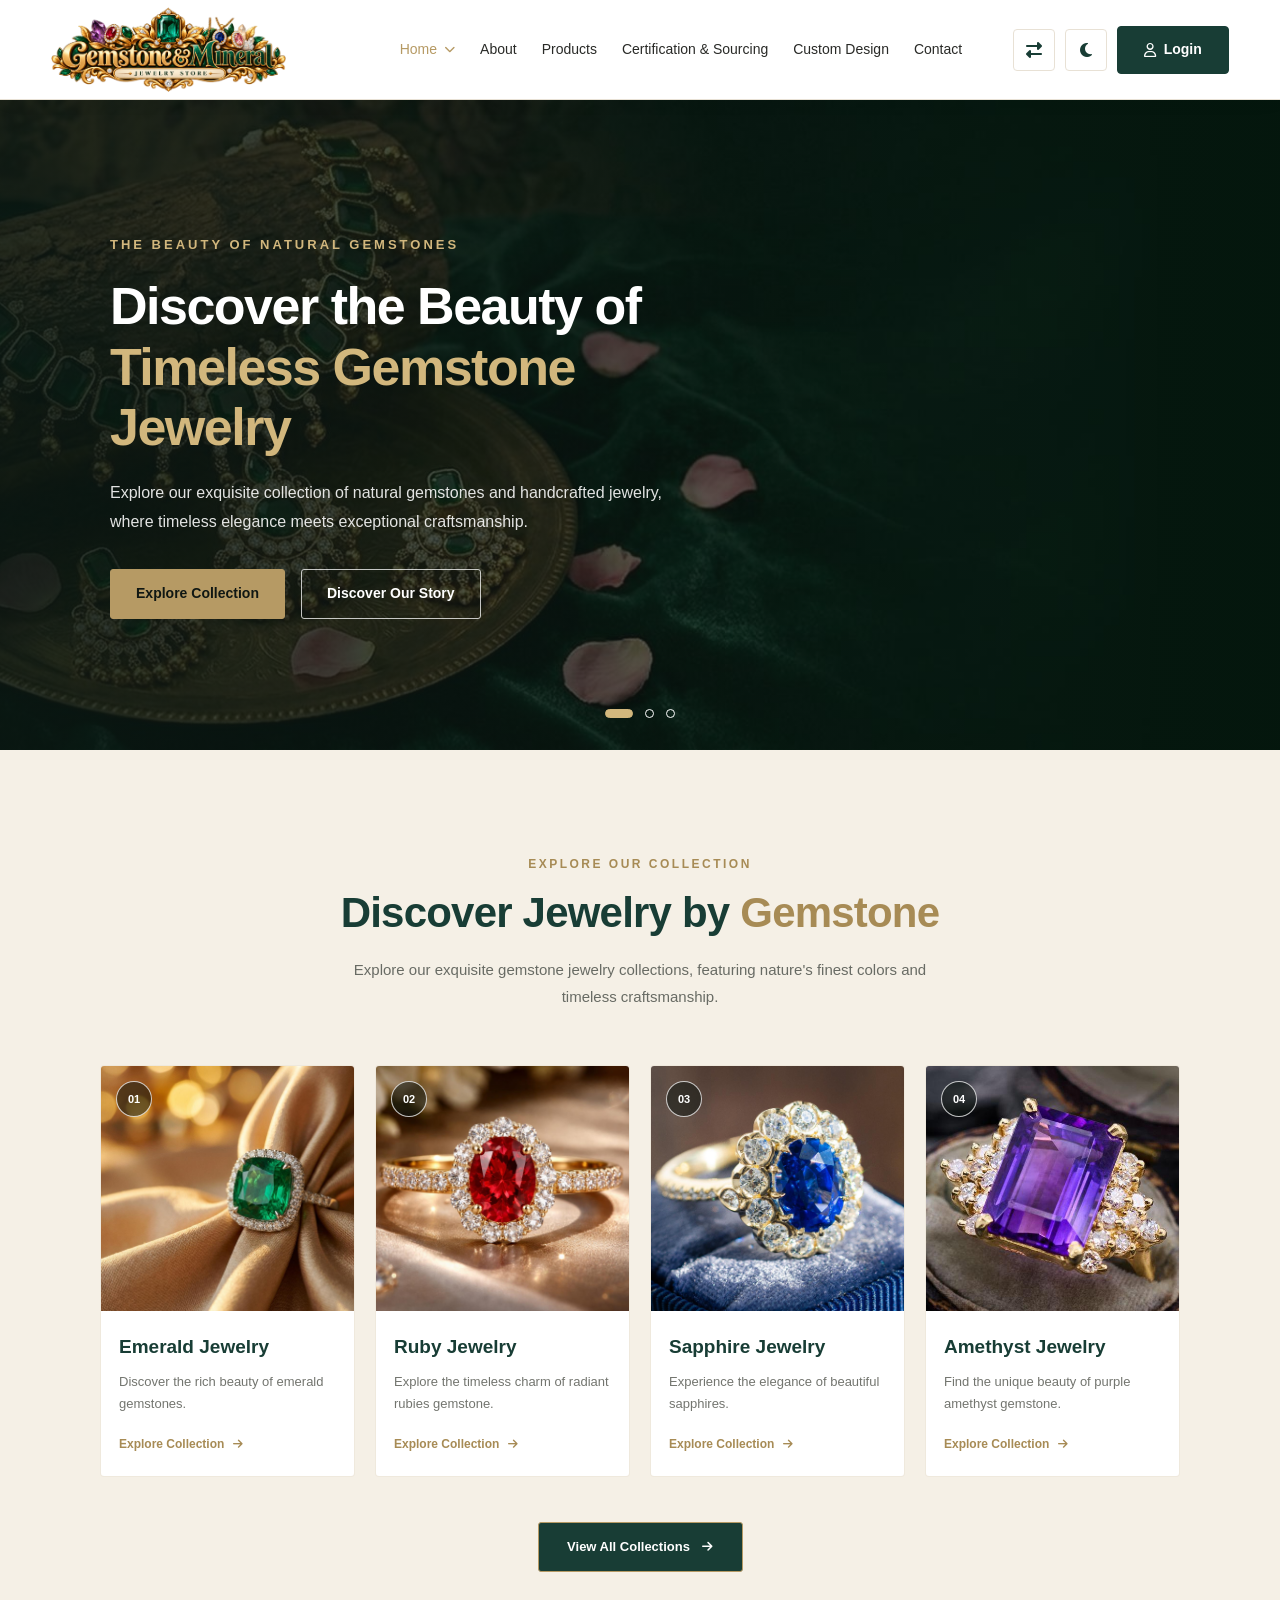
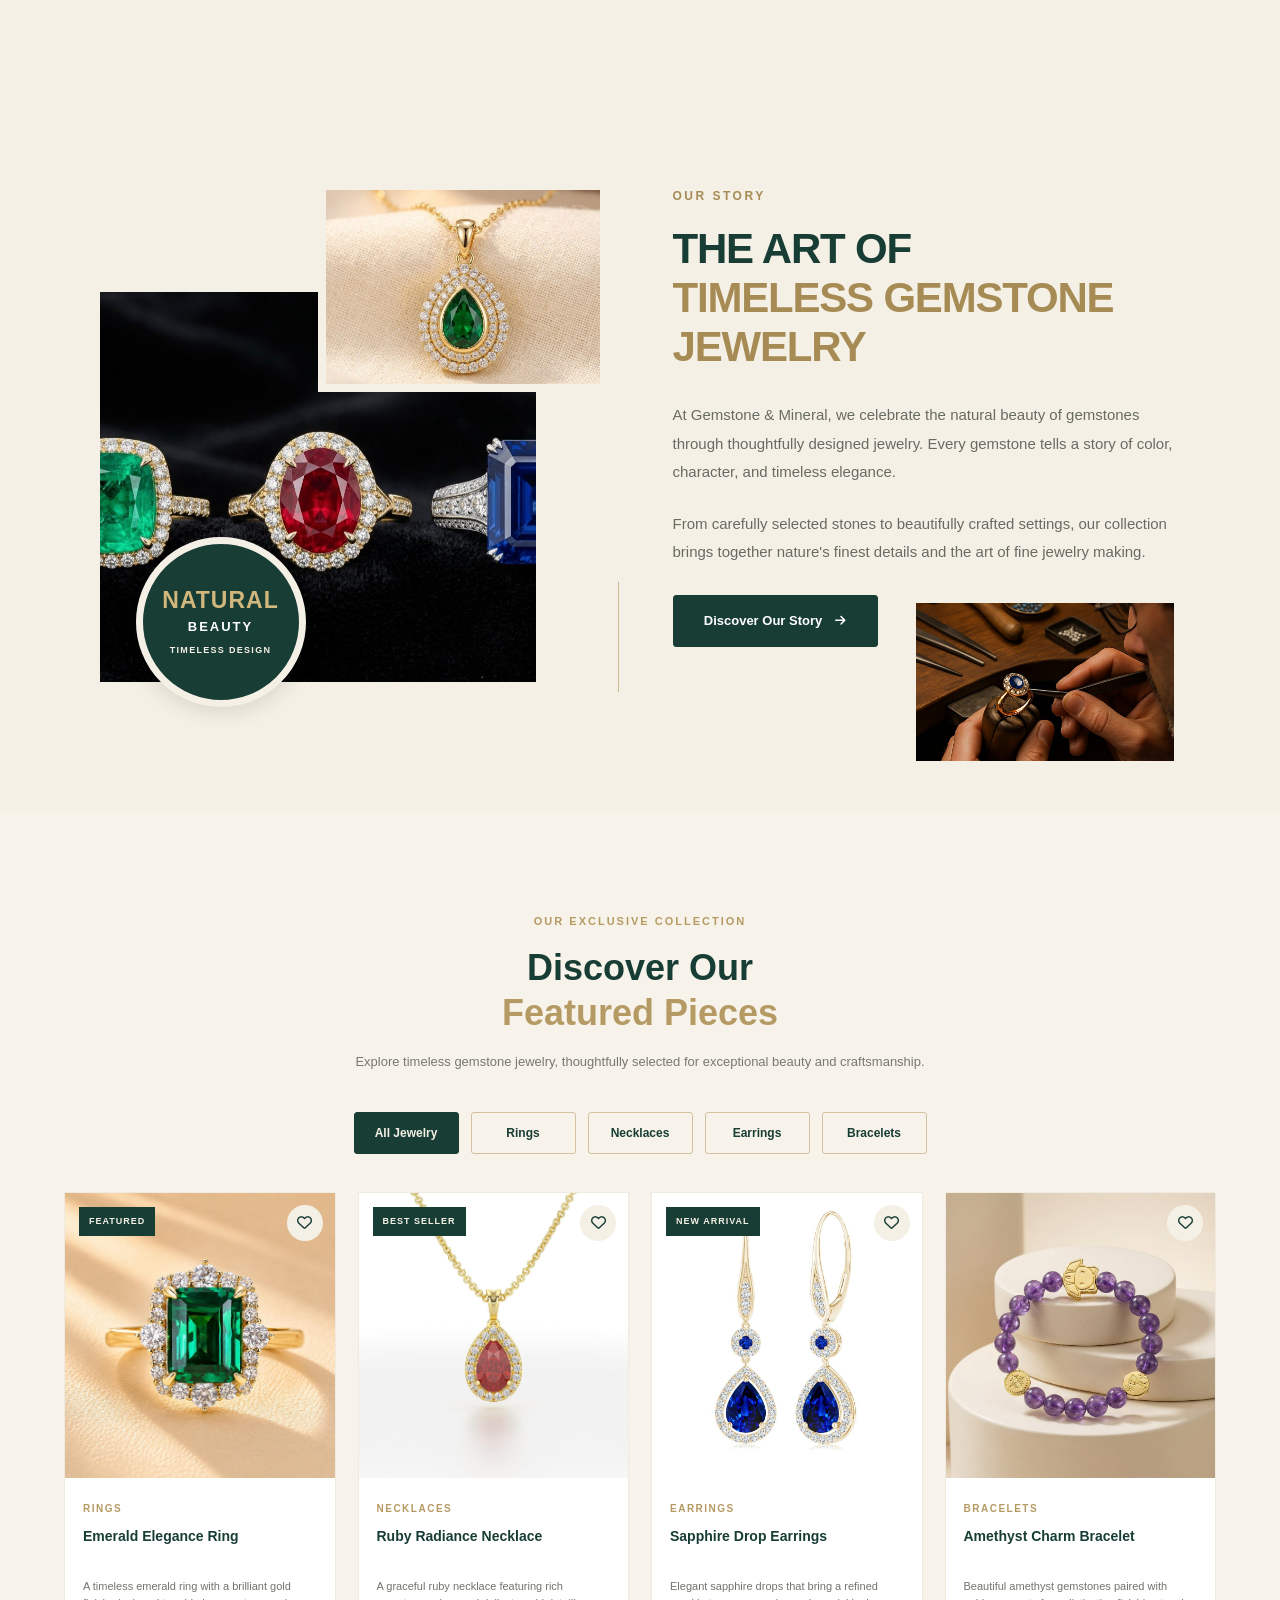
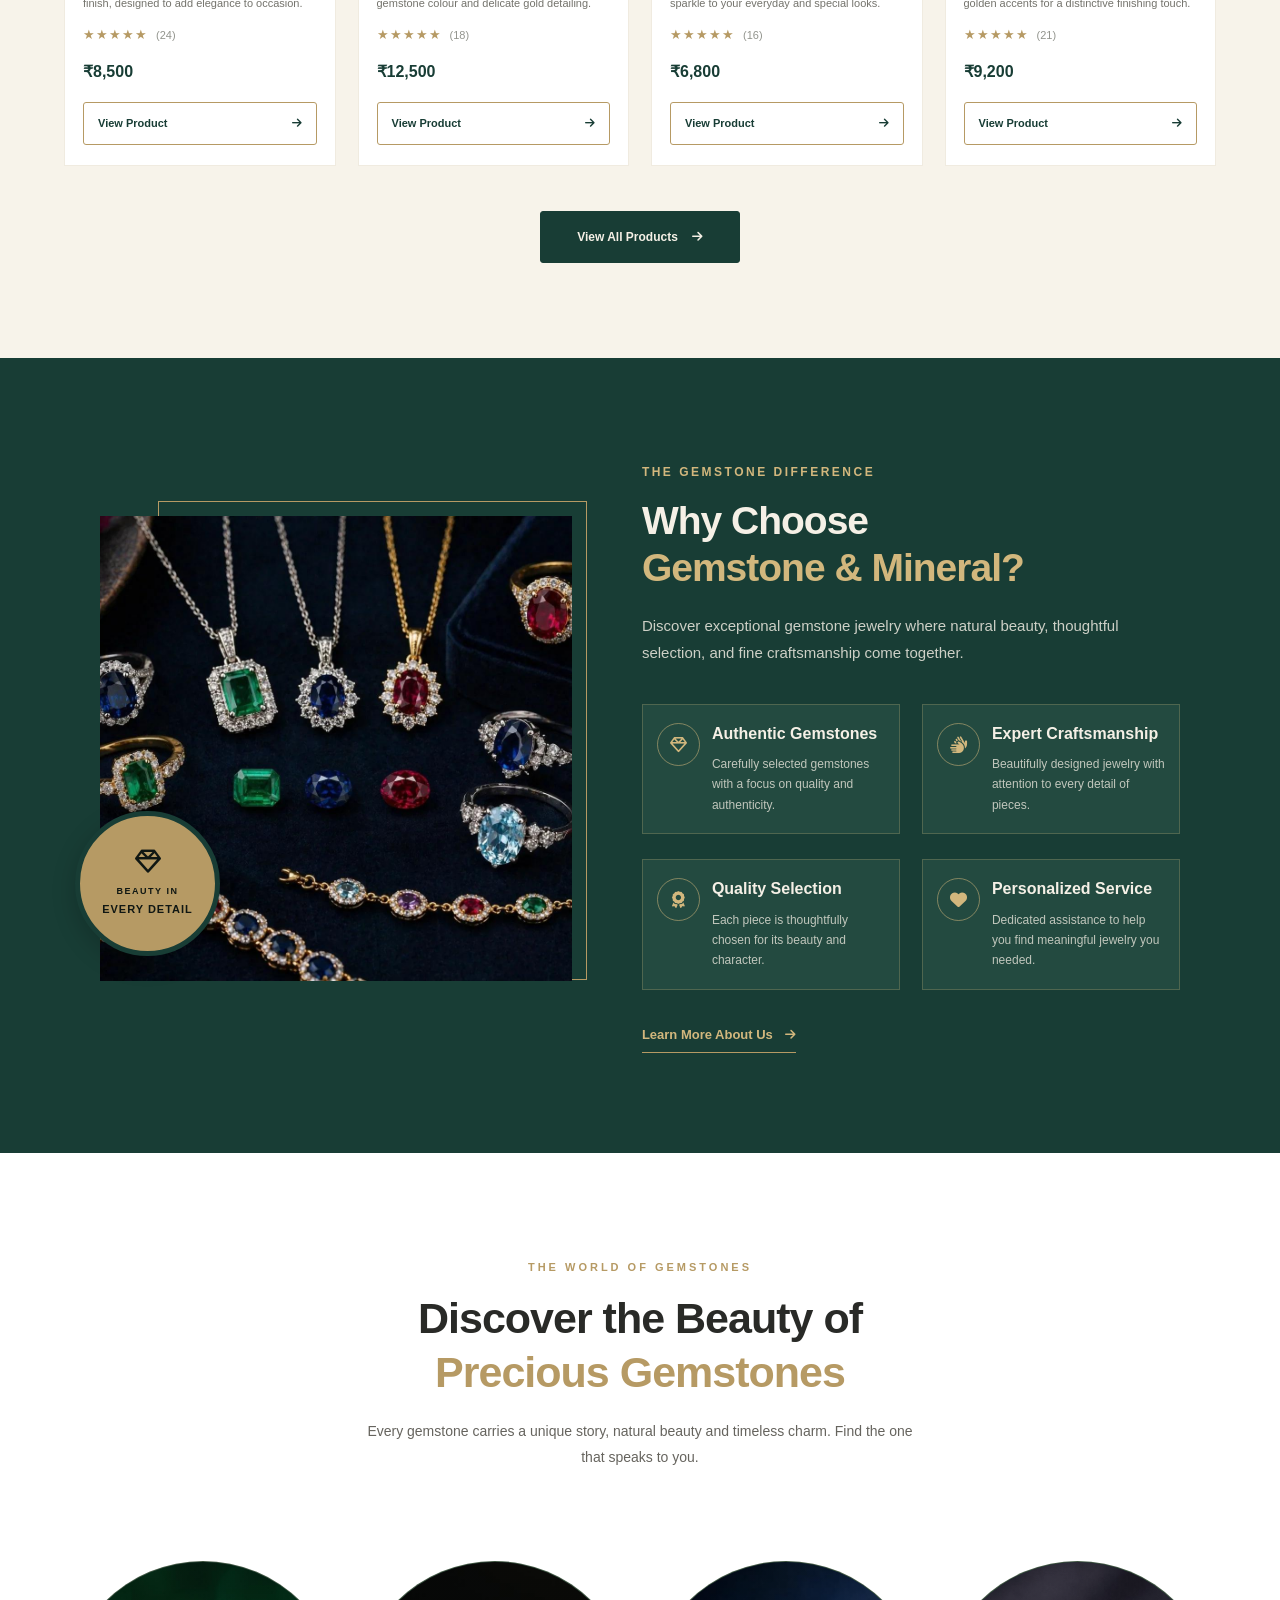
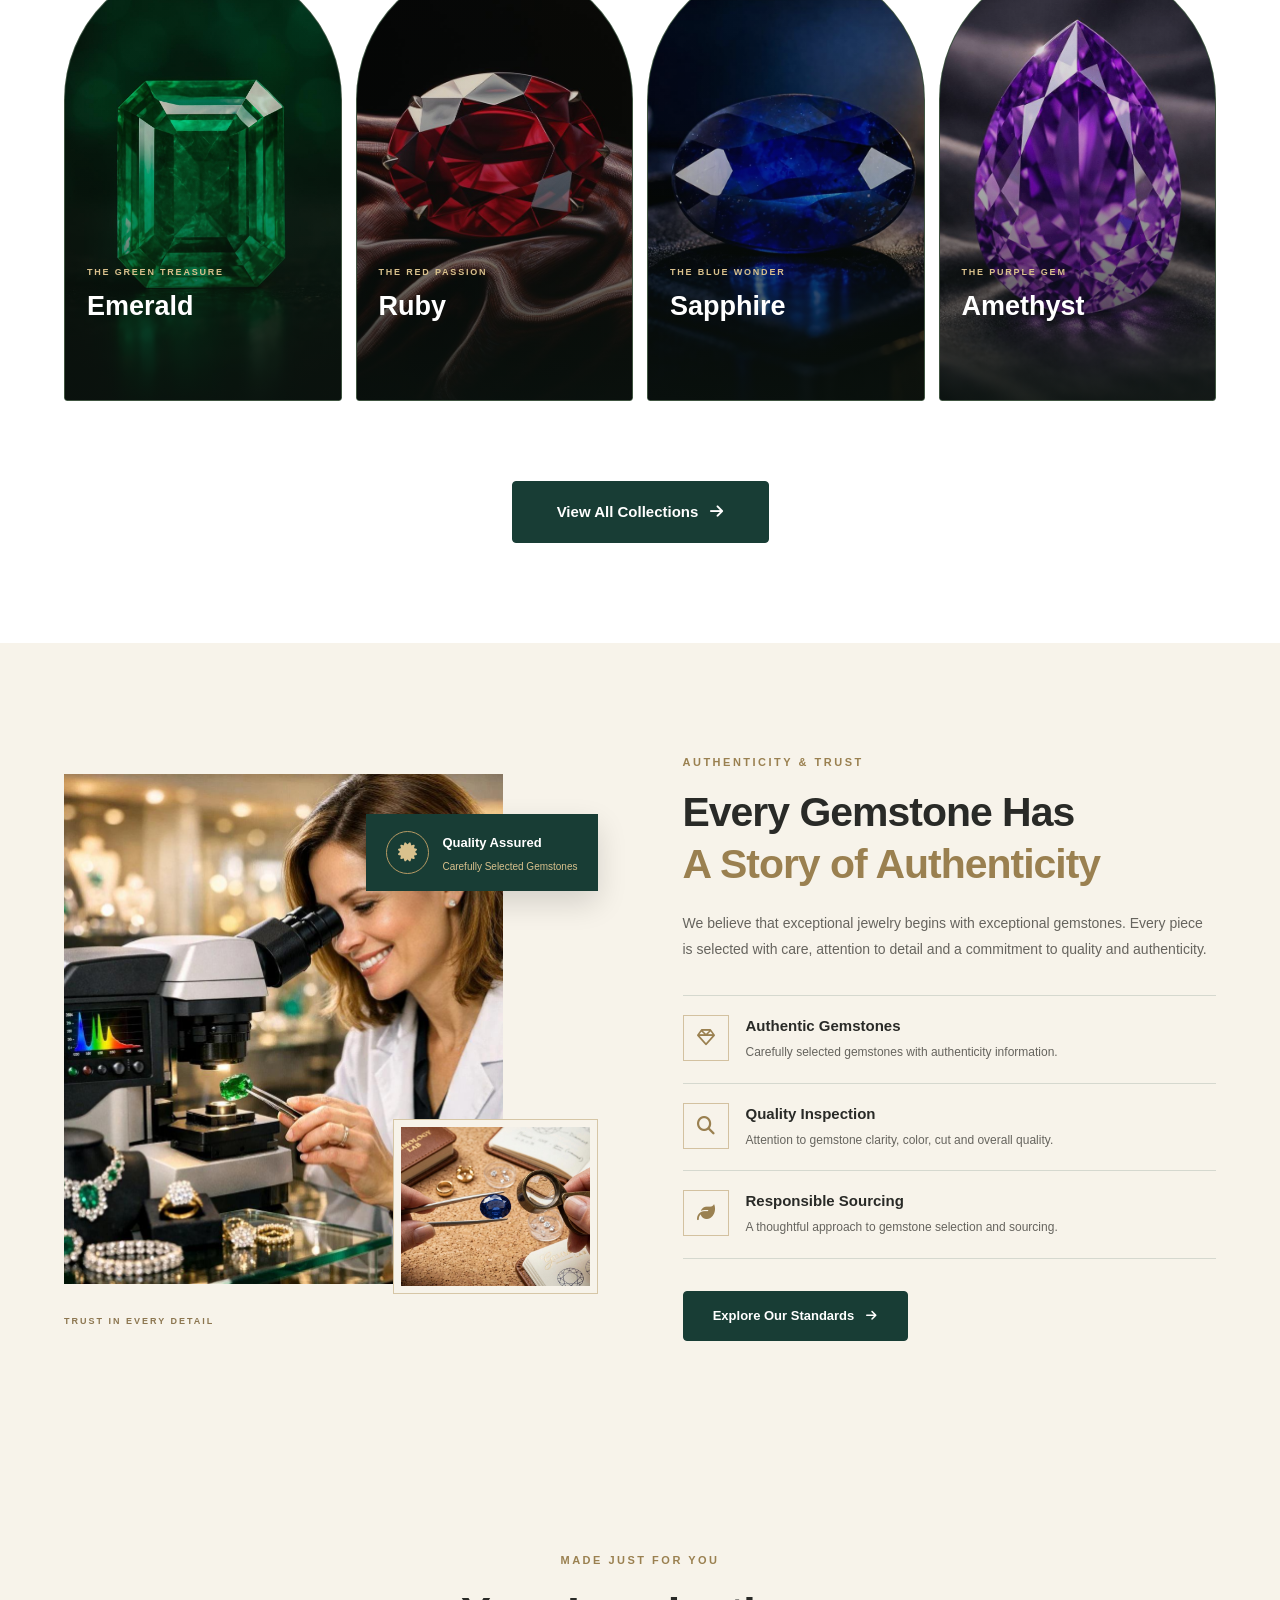
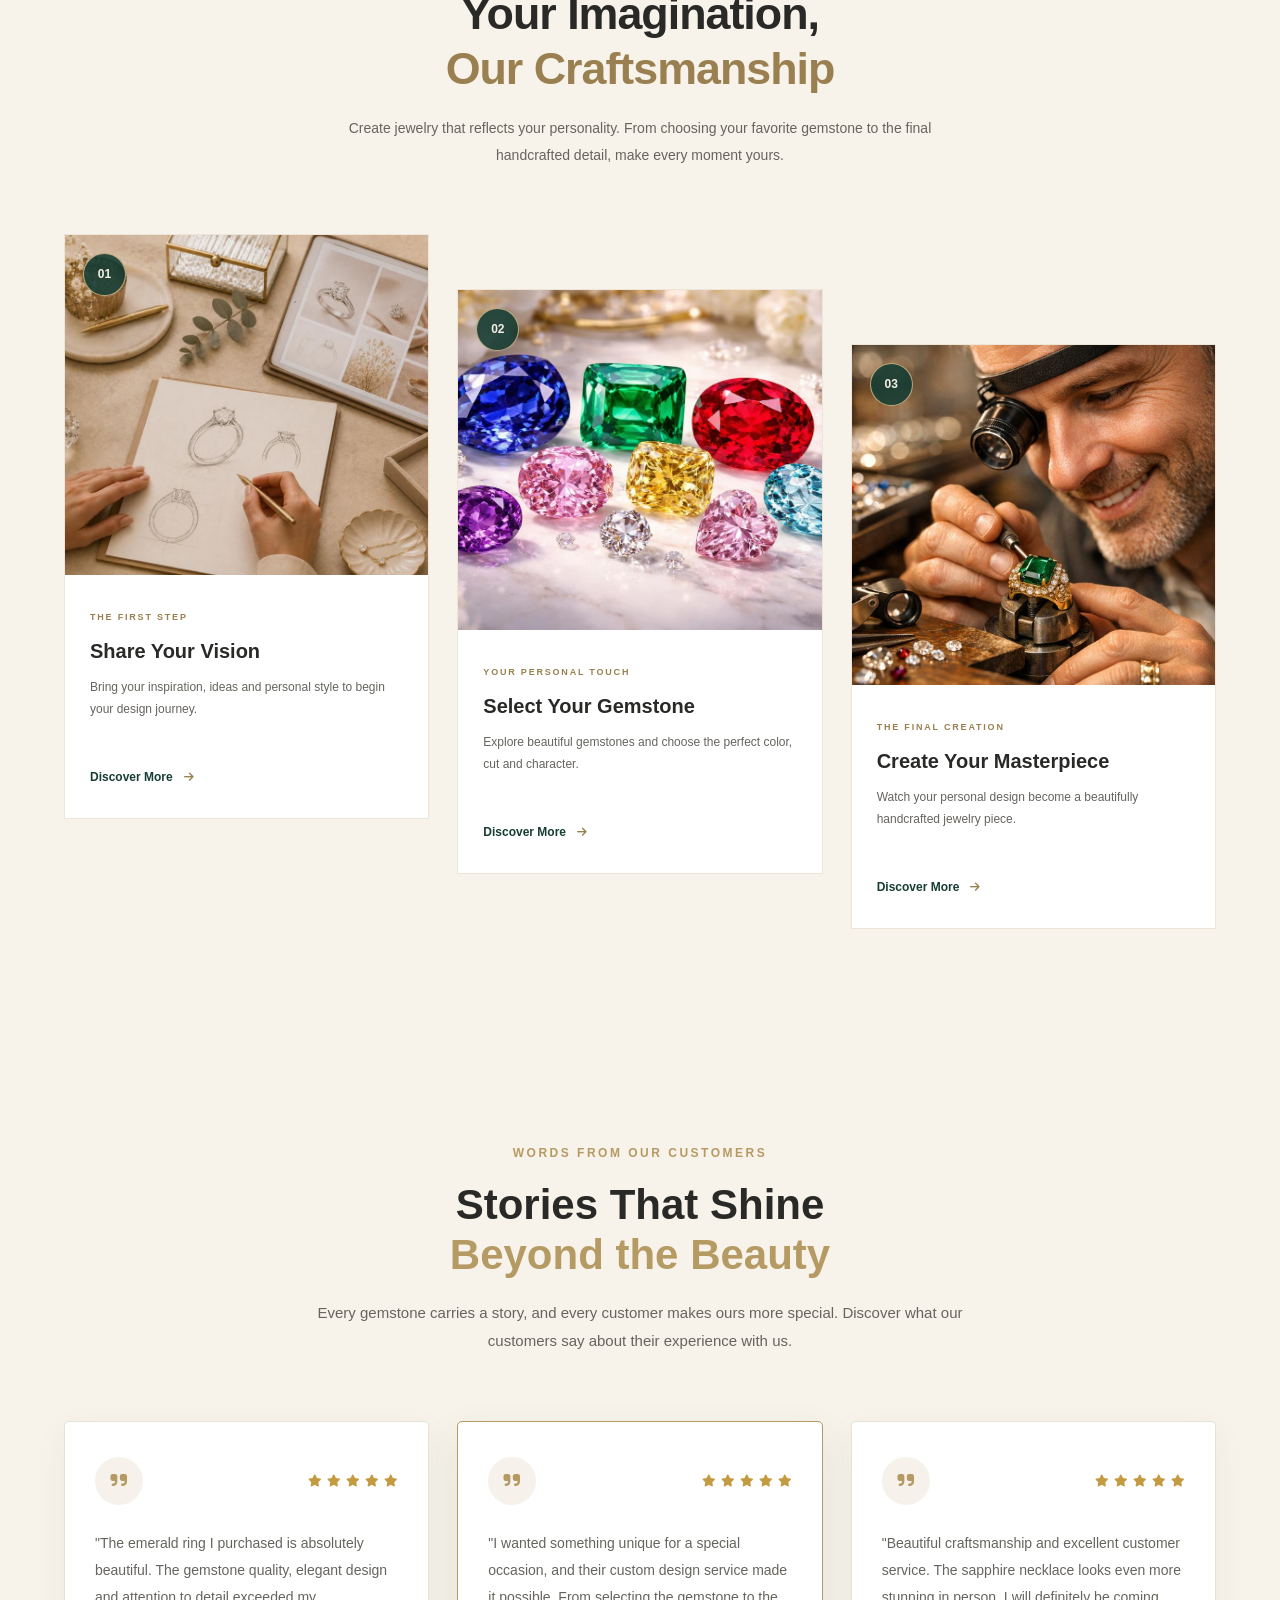
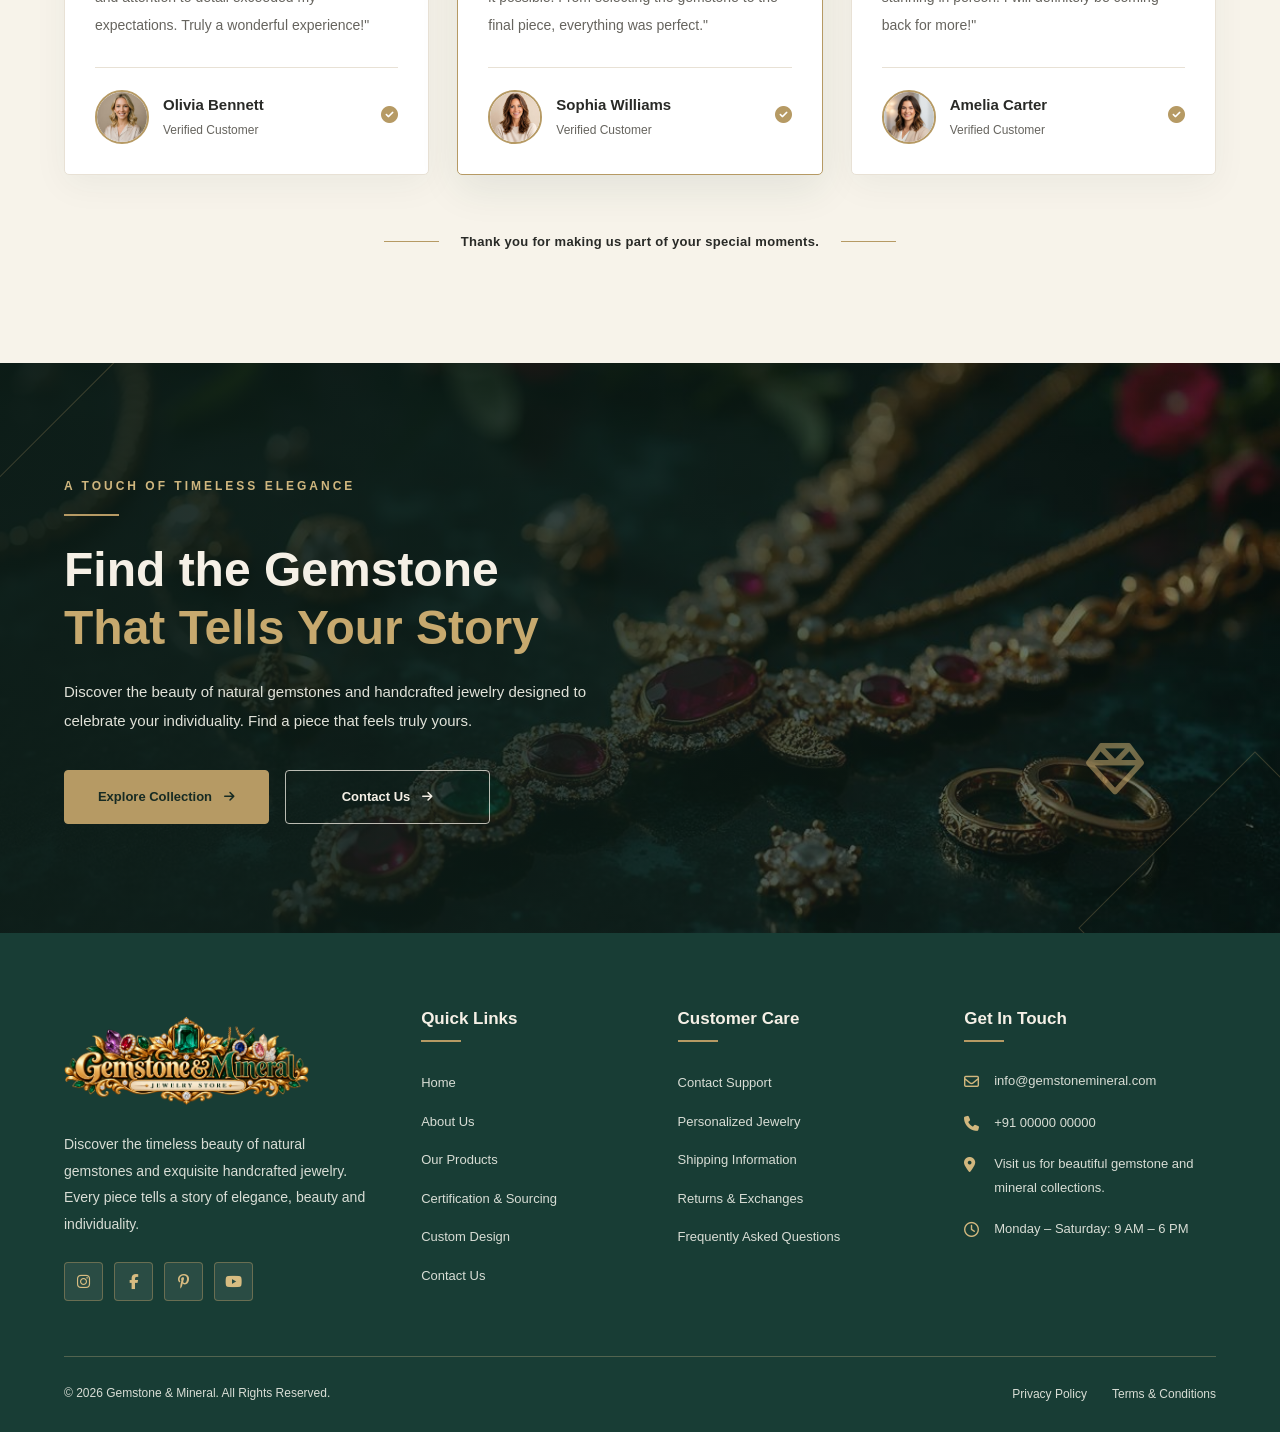
==== commit 9a7842d8: "Add files via upload" ====
--- a/index.html
+++ b/index.html
@@ -734,6 +734,10 @@
                     <h3 class="gm-cert-featured-name">
                         Emerald Elegance Ring
                     </h3>
+                    <p class="gm-cert-featured-text">
+    A timeless emerald ring with a brilliant gold finish,
+    designed to add elegance to occasion.
+</p>
 
                     <div class="gm-cert-featured-rating">
                         <span class="gm-cert-featured-stars">★★★★★</span>
@@ -778,6 +782,10 @@
                     <h3 class="gm-cert-featured-name">
                         Ruby Radiance Necklace
                     </h3>
+                    <p class="gm-cert-featured-text">
+    A graceful ruby necklace featuring rich gemstone colour
+    and delicate gold detailing.
+</p>
 
                     <div class="gm-cert-featured-rating">
                         <span class="gm-cert-featured-stars">★★★★★</span>
@@ -822,6 +830,10 @@
                     <h3 class="gm-cert-featured-name">
                         Sapphire Drop Earrings
                     </h3>
+                    <p class="gm-cert-featured-text">
+    Elegant sapphire drops that bring a refined sparkle
+    to your everyday and special looks.
+</p>
 
                     <div class="gm-cert-featured-rating">
                         <span class="gm-cert-featured-stars">★★★★★</span>
@@ -864,6 +876,10 @@
                     <h3 class="gm-cert-featured-name">
                         Amethyst Charm Bracelet
                     </h3>
+                    <p class="gm-cert-featured-text">
+    Beautiful amethyst gemstones paired with golden accents
+    for a distinctive finishing touch.
+</p>
 
                     <div class="gm-cert-featured-rating">
                         <span class="gm-cert-featured-stars">★★★★★</span>
--- a/css/style.css
+++ b/css/style.css
@@ -20119,4 +20119,421 @@
 body.gm-dark-mode .gm-nav-list .gm-nav-item > a.gm-nav-link.active::after,
 body.gm-dark-mode .gm-nav-list .gm-nav-item > a.gm-nav-link[aria-current="page"]::after {
     background: #D1B77F !important;
+}
+
+
+
+
+
+
+/* =========================================
+   SCROLL TO TOP BUTTON
+========================================= */
+
+.gm-scroll-top {
+    position: fixed;
+    right: 25px;
+    bottom: 25px;
+    width: 48px;
+    height: 48px;
+    display: flex;
+    align-items: center;
+    justify-content: center;
+    background: #B69A64;
+    color: #172B23;
+    border: 1px solid #B69A64;
+    border-radius: 4px;
+    font-size: 16px;
+    cursor: pointer;
+    z-index: 999;
+    opacity: 0;
+    visibility: hidden;
+    transform: translateY(15px);
+    transition: all 0.3s ease;
+}
+
+.gm-scroll-top.show {
+    opacity: 1;
+    visibility: visible;
+    transform: translateY(0);
+}
+
+.gm-scroll-top:hover {
+    background: #183D35;
+    color: #F5F0E6;
+    border-color: #B69A64;
+}
+
+/* Dark mode */
+body.gm-dark-mode .gm-scroll-top {
+    background: #D1B77F;
+    color: #172B23;
+    border-color: #D1B77F;
+}
+
+/* RTL */
+html[dir="rtl"] .gm-scroll-top {
+    right: auto;
+    left: 25px;
+}
+
+/* Mobile */
+@media (max-width: 767px) {
+    .gm-scroll-top {
+        width: 42px;
+        height: 42px;
+        right: 15px;
+        bottom: 15px;
+        font-size: 14px;
+    }
+
+    html[dir="rtl"] .gm-scroll-top {
+        right: auto;
+        left: 15px;
+    }
+}
+
+
+
+
+/* PRODUCT DESCRIPTION */
+
+.gm-cert-featured-text {
+    min-height: 36px;
+    margin: 7px 0 10px;
+    color: #74736C;
+    font-family: 'Inter', sans-serif;
+    font-size: 11px;
+    font-weight: 400;
+    line-height: 1.6;
+}
+
+/* DARK MODE */
+
+body.gm-dark-mode .gm-cert-featured-text {
+    color: #C5C8C0;
+}
+
+
+
+
+/* SORT DROPDOWN */
+.gm-products-sort select {
+    width: 100%;
+    height: 48px;
+    padding: 0 42px 0 14px !important;
+    appearance: none;
+    -webkit-appearance: none;
+    -moz-appearance: none;
+
+    background-color: #F5F0E6;
+    background-image: url("data:image/svg+xml,%3Csvg xmlns='http://www.w3.org/2000/svg' width='12' height='12' viewBox='0 0 12 12'%3E%3Cpath d='M2 4l4 4 4-4' fill='none' stroke='%23183D35' stroke-width='1.5'/%3E%3C/svg%3E");
+    background-repeat: no-repeat;
+    background-position: right 15px center;
+
+    border: 1px solid #D8BD85;
+    border-radius: 3px;
+    cursor: pointer;
+}
+
+/* RTL */
+html[dir="rtl"] .gm-products-sort select {
+    padding: 0 14px 0 42px !important;
+    background-position: left 15px center;
+}
+
+
+
+
+/* DARK MODE - PRODUCT SORT DROPDOWN ARROW */
+
+body.gm-dark-mode .gm-products-sort select {
+    appearance: none;
+    -webkit-appearance: none;
+    -moz-appearance: none;
+
+    background-color: #202722;
+    color: #F5F0E6;
+
+    border: 1px solid #B69A64;
+
+    background-image: url("data:image/svg+xml,%3Csvg xmlns='http://www.w3.org/2000/svg' width='14' height='14' viewBox='0 0 24 24' fill='none' stroke='%23D8BD85' stroke-width='2' stroke-linecap='round' stroke-linejoin='round'%3E%3Cpath d='m6 9 6 6 6-6'/%3E%3C/svg%3E");
+
+    background-repeat: no-repeat;
+    background-position: right 14px center;
+    background-size: 14px;
+
+    padding-right: 38px;
+}
+
+/* RTL DARK MODE */
+html[dir="rtl"] body.gm-dark-mode .gm-products-sort select {
+    background-position: left 14px center;
+    padding-right: 12px;
+    padding-left: 38px;
+}
+
+/* DROPDOWN OPTIONS */
+body.gm-dark-mode .gm-products-sort select option {
+    background-color: #202722;
+    color: #F5F0E6;
+}
+
+
+
+/* DARK MODE - FORCE SORT ARROW */
+body.gm-dark-mode .gm-products-sort select {
+    color-scheme: dark !important;
+    appearance: none !important;
+    -webkit-appearance: none !important;
+    -moz-appearance: none !important;
+
+    background-color: #202722 !important;
+    color: #F5F0E6 !important;
+    border-color: #B69A64 !important;
+
+    background-image: url("data:image/svg+xml,%3Csvg xmlns='http://www.w3.org/2000/svg' viewBox='0 0 20 20'%3E%3Cpath d='m5 7 5 5 5-5' fill='none' stroke='%23D8BD85' stroke-width='2' stroke-linecap='round' stroke-linejoin='round'/%3E%3C/svg%3E") !important;
+
+    background-repeat: no-repeat !important;
+    background-size: 14px !important;
+    background-position: right 14px center !important;
+    padding-right: 38px !important;
+}
+
+html[dir="rtl"] body.gm-dark-mode .gm-products-sort select {
+    background-position: left 14px center !important;
+    padding-left: 38px !important;
+    padding-right: 12px !important;
+}
+
+
+
+
+/* Product card content spacing */
+.gm-product-info {
+    padding: 18px 20px 20px !important;
+    box-sizing: border-box;
+}
+
+.gm-product-info .gm-product-category {
+    display: block;
+    margin-bottom: 10px;
+}
+
+.gm-product-info h3 {
+    margin-bottom: 12px;
+}
+
+.gm-product-info .gm-product-price {
+    margin-bottom: 0;
+}
+
+
+
+
+/* Custom CTA paragraph alignment */
+.gm-custom-cta-description {
+    width: 100%;
+    max-width: 800px;
+    margin: 0 auto 28px !important;
+    text-align: center !important;
+}
+
+
+
+
+
+
+/* =========================================
+   CONTACT SUBJECT DROPDOWN ARROW
+========================================= */
+
+.gm-contact-form-group select#gmContactSubject {
+    appearance: none !important;
+    -webkit-appearance: none !important;
+    -moz-appearance: none !important;
+
+    padding-right: 42px !important;
+
+    background-color: #FFFFFF !important;
+    background-image: url("data:image/svg+xml,%3Csvg xmlns='http://www.w3.org/2000/svg' width='14' height='14' viewBox='0 0 24 24' fill='none' stroke='%23183D35' stroke-width='2.5' stroke-linecap='round' stroke-linejoin='round'%3E%3Cpath d='m6 9 6 6 6-6'/%3E%3C/svg%3E") !important;
+
+    background-repeat: no-repeat !important;
+    background-position: right 16px center !important;
+    background-size: 14px !important;
+}
+
+/* RTL */
+html[dir="rtl"] .gm-contact-form-group select#gmContactSubject {
+    padding-right: 15px !important;
+    padding-left: 42px !important;
+    background-position: left 16px center !important;
+}
+
+
+
+/* =========================================
+   CONTACT DROPDOWN - DARK MODE
+========================================= */
+
+body.gm-dark-mode .gm-contact-form-group select#gmContactSubject {
+    background-color: #202722 !important;
+    color: #F5F0E6 !important;
+    border: 1px solid #46534A !important;
+
+    appearance: none !important;
+    -webkit-appearance: none !important;
+    -moz-appearance: none !important;
+
+    background-image: url("data:image/svg+xml,%3Csvg xmlns='http://www.w3.org/2000/svg' width='14' height='14' viewBox='0 0 24 24' fill='none' stroke='%23D8BD85' stroke-width='2.5' stroke-linecap='round' stroke-linejoin='round'%3E%3Cpath d='m6 9 6 6 6-6'/%3E%3C/svg%3E") !important;
+
+    background-repeat: no-repeat !important;
+    background-position: right 16px center !important;
+    background-size: 14px !important;
+
+    padding-right: 42px !important;
+}
+
+/* Dropdown options */
+body.gm-dark-mode .gm-contact-form-group select#gmContactSubject option {
+    background: #202722 !important;
+    color: #F5F0E6 !important;
+}
+
+/* RTL dark mode */
+html[dir="rtl"] body.gm-dark-mode
+.gm-contact-form-group select#gmContactSubject {
+    background-position: left 16px center !important;
+    padding-right: 15px !important;
+    padding-left: 42px !important;
+}
+
+
+
+
+
+
+
+
+/* =========================================
+   LOGIN INPUTS - DARK MODE
+========================================= */
+
+body.gm-dark-mode .gm-login-input-wrapper {
+    background: #101713 !important;
+    border: 1px solid #46534A !important;
+}
+
+body.gm-dark-mode .gm-login-input-wrapper input {
+    background: transparent !important;
+    color: #F5F0E6 !important;
+    border: none !important;
+    box-shadow: none !important;
+}
+
+body.gm-dark-mode .gm-login-input-wrapper input::placeholder {
+    color: #A9B0A8 !important;
+    opacity: 1;
+}
+
+body.gm-dark-mode .gm-login-input-wrapper > i {
+    color: #B69A64 !important;
+}
+
+body.gm-dark-mode .gm-login-password-toggle {
+    background: transparent !important;
+    color: #D8BD85 !important;
+    border: none !important;
+}
+
+body.gm-dark-mode .gm-login-input-wrapper:focus-within {
+    border-color: #B69A64 !important;
+    box-shadow: 0 0 0 3px rgba(182, 154, 100, 0.12) !important;
+}
+
+
+
+/* Login topbar - dark mode */
+body.gm-dark-mode .gm-login-header {
+    background-color: #171C19 !important;
+    border-bottom: 1px solid #171C19 !important;
+    box-shadow: none !important;
+}
+
+body.gm-dark-mode .gm-login-header-container {
+    background-color: #171C19 !important;
+}
+
+
+
+
+/* =========================================
+   REGISTER INPUTS - DARK MODE
+========================================= */
+
+body.gm-dark-mode .gm-register-input-wrapper {
+    background: #101713 !important;
+    border: 1px solid #39443D !important;
+    box-shadow: none !important;
+}
+
+body.gm-dark-mode .gm-register-input-wrapper input {
+    background: transparent !important;
+    color: #F5F0E6 !important;
+    border: none !important;
+    box-shadow: none !important;
+}
+
+body.gm-dark-mode .gm-register-input-wrapper input::placeholder {
+    color: #A9B0A8 !important;
+    opacity: 1;
+}
+
+body.gm-dark-mode .gm-register-input-wrapper > i {
+    color: #B69A64 !important;
+}
+
+body.gm-dark-mode .gm-register-password-toggle {
+    background: transparent !important;
+    color: #D8BD85 !important;
+    border: none !important;
+    box-shadow: none !important;
+}
+
+body.gm-dark-mode .gm-register-input-wrapper:focus-within {
+    border-color: #B69A64 !important;
+    box-shadow: 0 0 0 3px rgba(182, 154, 100, 0.12) !important;
+}
+
+
+
+
+/* =========================================
+   REGISTER HEADER - DARK MODE
+   Match Login Header
+========================================= */
+
+body.gm-dark-mode .gm-register-header {
+    background-color: #171C19 !important;
+    border-bottom: 1px solid #171C19 !important;
+    box-shadow: none !important;
+}
+
+body.gm-dark-mode .gm-register-header-container {
+    background-color: #171C19 !important;
+}
+
+body.gm-dark-mode .gm-register-header-actions {
+    background: transparent !important;
+}
+
+body.gm-dark-mode .gm-register-header .gm-icon-btn {
+    background: transparent !important;
+    border: 1px solid #39483E !important;
+    color: #D8BD85 !important;
+}
+
+body.gm-dark-mode .gm-register-header .gm-icon-btn:hover {
+    background: #202722 !important;
+    border-color: #B69A64 !important;
 }
--- a/css/responsive.css
+++ b/css/responsive.css
@@ -19710,4 +19710,126 @@
         grid-column: 2 !important;
     }
 
+}
+
+
+
+/* =========================================
+   CUSTOM GALLERY - RTL ALIGNMENT
+========================================= */
+
+html[dir="rtl"] .gm-custom-gallery-overlay {
+    direction: rtl;
+    flex-direction: row-reverse;
+}
+
+html[dir="rtl"] .gm-custom-gallery-info {
+    direction: rtl;
+    text-align: right !important;
+    align-items: flex-start;
+}
+
+html[dir="rtl"] .gm-custom-gallery-info span,
+html[dir="rtl"] .gm-custom-gallery-info h3 {
+    text-align: right !important;
+    width: 100%;
+    direction: rtl;
+}
+
+html[dir="rtl"] .gm-custom-gallery-view {
+    margin-left: 0;
+    margin-right: auto;
+}
+
+
+
+
+
+/* =========================================
+   CUSTOM GALLERY - RTL TEXT ALIGNMENT
+========================================= */
+
+html[dir="rtl"] .gm-custom-gallery-info {
+    display: flex;
+    flex-direction: column;
+    align-items: flex-end !important;
+    text-align: right !important;
+    direction: rtl;
+    width: 100%;
+}
+
+html[dir="rtl"] .gm-custom-gallery-info span,
+html[dir="rtl"] .gm-custom-gallery-info h3 {
+    width: 100%;
+    text-align: right !important;
+    direction: rtl;
+    margin-left: 0;
+    margin-right: 0;
+}
+
+/* Keep view icon in its original position */
+html[dir="rtl"] .gm-custom-gallery-overlay {
+    flex-direction: row;
+}
+
+
+
+
+
+/* =========================================
+   CERTIFICATION PROCESS - MOBILE GAP FIX
+========================================= */
+
+@media (max-width: 767px) {
+
+    .gm-cert-process {
+        padding: 55px 5% 30px !important;
+    }
+
+    .gm-cert-process-header {
+        margin-bottom: 30px !important;
+    }
+
+    .gm-cert-process-grid {
+        gap: 15px !important;
+        margin-bottom: 0 !important;
+    }
+
+    .gm-cert-process-content {
+        min-height: auto !important;
+        height: auto !important;
+        padding: 16px 15px 18px !important;
+    }
+
+    .gm-cert-process-note {
+        margin: 20px auto 0 !important;
+        padding: 14px 16px !important;
+    }
+
+}
+
+/* Small mobile */
+@media (max-width: 480px) {
+
+    .gm-cert-process {
+        padding-bottom: 20px !important;
+    }
+
+    .gm-cert-process-header {
+        margin-bottom: 24px !important;
+    }
+
+    .gm-cert-process-grid {
+        gap: 12px !important;
+    }
+
+    .gm-cert-process-content {
+        padding: 13px 12px 15px !important;
+    }
+
+    .gm-cert-process-note {
+        margin-top: 15px !important;
+        padding: 12px !important;
+    }
+
 }
